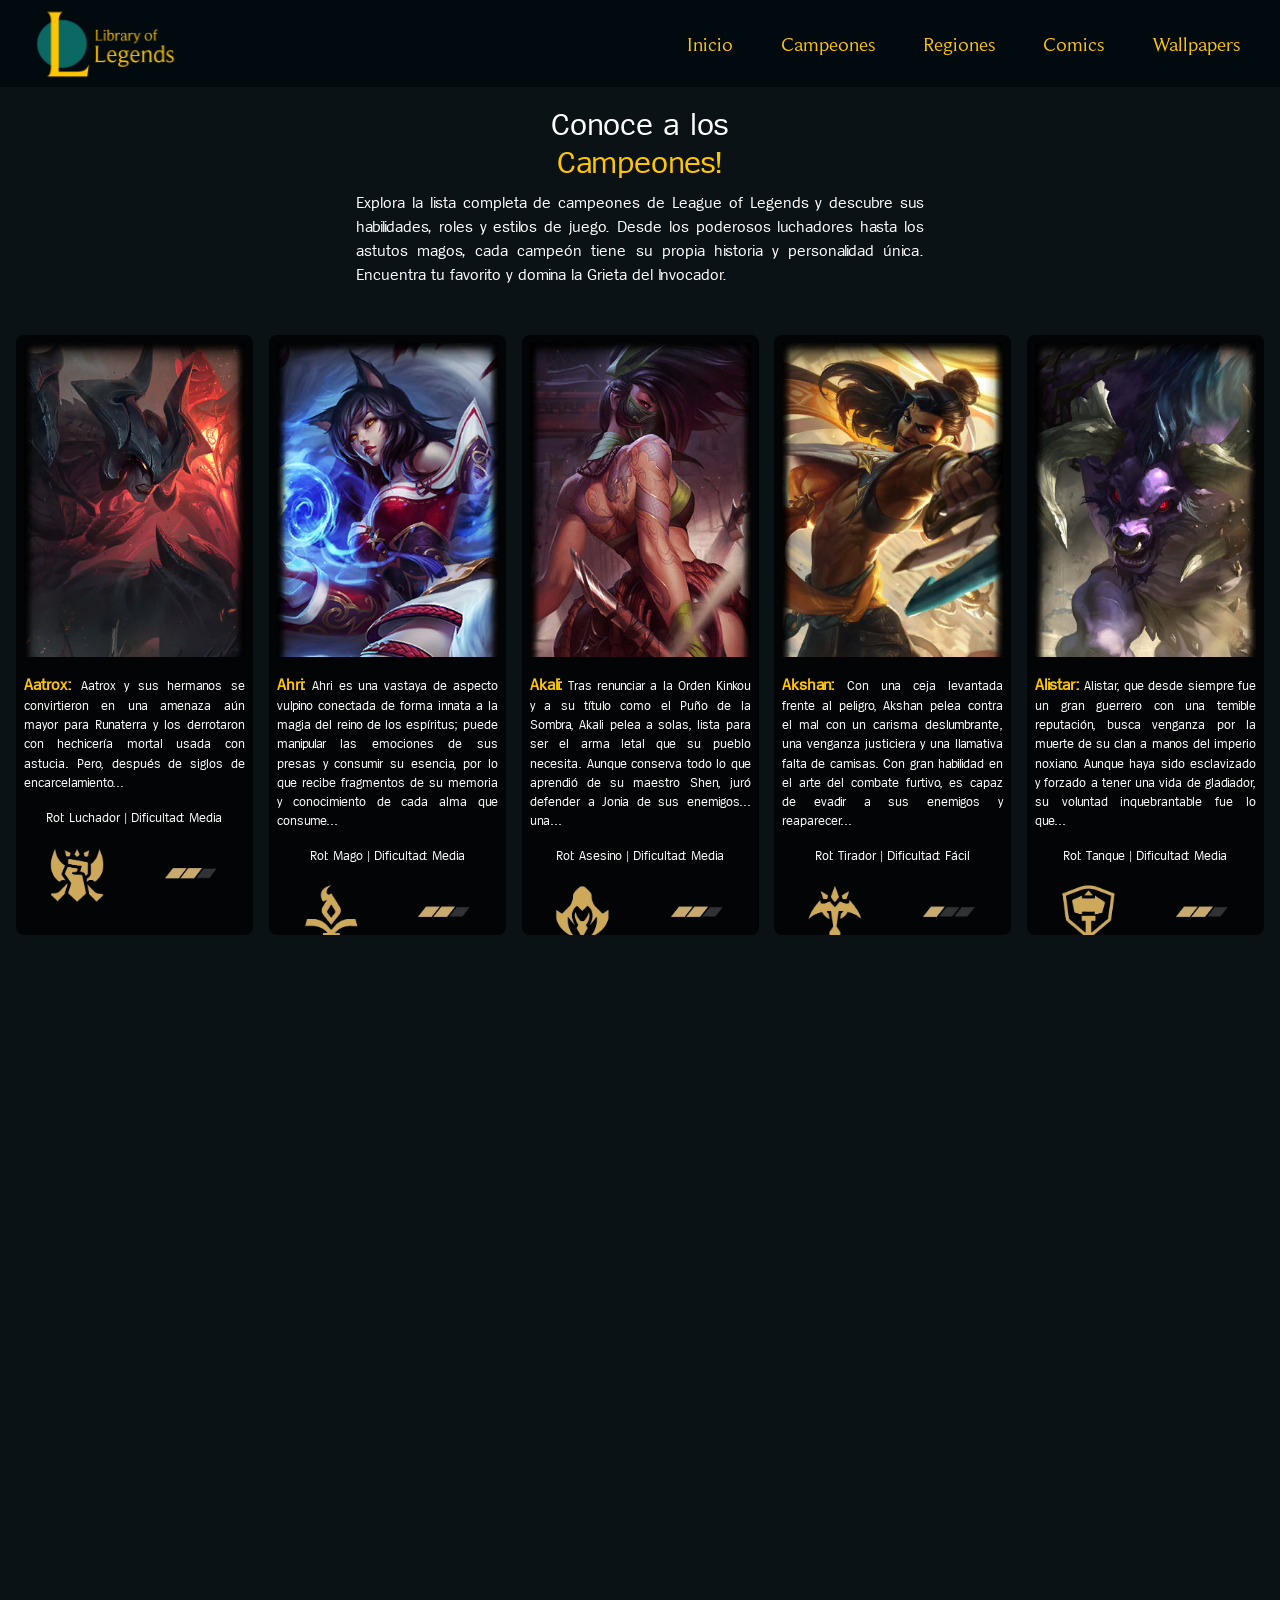
==== pages/champions.html @ 61a9f314 "init repo" ====
<!DOCTYPE html>
<html lang="en">
    <head>
        <meta charset="UTF-8">
        <meta name="viewport" content="width=device-width, initial-scale=1.0">
        <title>
            Document
        </title>
        <link href="https://unpkg.com/aos@2.3.1/dist/aos.css" rel="stylesheet">
        <link href="https://cdn.jsdelivr.net/npm/bootstrap@5.3.8/dist/css/bootstrap.min.css" rel="stylesheet" integrity="sha384-sRIl4kxILFvY47J16cr9ZwB07vP4J8+LH7qKQnuqkuIAvNWLzeN8tE5YBujZqJLB" crossorigin="anonymous">
        <link rel="stylesheet" href="../assets/css/style.css">
    </head>
    <body>
        <header>
            <nav>
                <img src="../assets/img/icons/site-logo.png" alt="Logo" data-aos="flip-left" data-aos-delay="200" class="rotate-center">
                <ul class="navbar-class">
                    <li>
                        <a href="../index.html">
                            Inicio
                        </a>
                    </li>
                    <li>
                        <a href="./champions.html">
                            Campeones
                        </a>
                    </li>
                    <li>
                        <a href="./regions.html">
                            Regiones
                        </a>
                    </li>
                    <li>
                        <a href="./comics.html">
                            Comics
                        </a>
                    </li>
                    <li>
                        <a href="./wallpapers.html">
                            Wallpapers
                        </a>
                    </li>
                </ul>
            </nav>
        </header>
        <main class="show-champs">
            <section class="show-champs-title" data-aos-delay="200" data-aos="flip-up">
                <h1>
                    <span>
                        Conoce a los
                    </span>
                    <span>
                        Campeones!
                    </span>
                </h1>
                <p>
                    Explora la lista completa de campeones de League of Legends y descubre sus habilidades, roles y estilos de juego. Desde los poderosos luchadores hasta los astutos magos, cada campeón tiene su propia historia y personalidad única. Encuentra tu favorito y domina la Grieta del Invocador.
                </p>
            </section>
            <section class="show-champs-grid" data-aos-delay="400" data-aos="zoom-in-up">
                <article class="show-champs-box" data-aos="flip-left" data-aos-delay="200">
                    <div class="show-champs-image">
                        <img src="../assets/img/champions/Aatrox.jpg" alt="Aatrox">
                    </div>
                    <div class="show-champs-description">
                        <p><strong>Aatrox:</strong> Aatrox y sus hermanos se convirtieron en una amenaza aún mayor para Runaterra y los derrotaron con hechicería mortal usada con astucia. Pero, después de siglos de encarcelamiento...</p>
                        <p>
                            Rol: Luchador | Dificultad: Media
                        </p>
                        <div class="show-champs-graphs">
                            <div>
                                <img src="../assets/img/icons/fighter.png" alt="Luchador">
                            </div>
                            <div>
                                <img src="../assets/img/icons/medium.png" alt="Media">
                            </div>
                        </div>
                    </div>
                </article>
                <article class="show-champs-box" data-aos="flip-left" data-aos-delay="200">
                    <div class="show-champs-image">
                        <img src="../assets/img/champions/Ahri.jpg" alt="Ahri">
                    </div>
                    <div class="show-champs-description">
                        <p><strong>Ahri:</strong> Ahri es una vastaya de aspecto vulpino conectada de forma innata a la magia del reino de los espíritus; puede manipular las emociones de sus presas y consumir su esencia, por lo que recibe fragmentos de su memoria y conocimiento de cada alma que consume...</p>
                        <p>
                            Rol: Mago | Dificultad: Media
                        </p>
                        <div class="show-champs-graphs">
                            <div>
                                <img src="../assets/img/icons/mage.png" alt="Mago">
                            </div>
                            <div>
                                <img src="../assets/img/icons/medium.png" alt="Media">
                            </div>
                        </div>
                    </div>
                </article>
                <article class="show-champs-box" data-aos="flip-left" data-aos-delay="200">
                    <div class="show-champs-image">
                        <img src="../assets/img/champions/Akali.jpg" alt="Akali">
                    </div>
                    <div class="show-champs-description">
                        <p><strong>Akali:</strong> Tras renunciar a la Orden Kinkou y a su título como el Puño de la Sombra, Akali pelea a solas, lista para ser el arma letal que su pueblo necesita. Aunque conserva todo lo que aprendió de su maestro Shen, juró defender a Jonia de sus enemigos... una...</p>
                        <p>
                            Rol: Asesino | Dificultad: Media
                        </p>
                        <div class="show-champs-graphs">
                            <div>
                                <img src="../assets/img/icons/assasin.png" alt="Asesino">
                            </div>
                            <div>
                                <img src="../assets/img/icons/medium.png" alt="Media">
                            </div>
                        </div>
                    </div>
                </article>
                <article class="show-champs-box" data-aos="flip-left" data-aos-delay="200">
                    <div class="show-champs-image">
                        <img src="../assets/img/champions/Akshan.jpg" alt="Akshan">
                    </div>
                    <div class="show-champs-description">
                        <p><strong>Akshan:</strong> Con una ceja levantada frente al peligro, Akshan pelea contra el mal con un carisma deslumbrante, una venganza justiciera y una llamativa falta de camisas. Con gran habilidad en el arte del combate furtivo, es capaz de evadir a sus enemigos y reaparecer...</p>
                        <p>
                            Rol: Tirador | Dificultad: Fácil
                        </p>
                        <div class="show-champs-graphs">
                            <div>
                                <img src="../assets/img/icons/marksman.png" alt="Tirador">
                            </div>
                            <div>
                                <img src="../assets/img/icons/easy.png" alt="Fácil">
                            </div>
                        </div>
                    </div>
                </article>
                <article class="show-champs-box" data-aos="flip-left" data-aos-delay="200">
                    <div class="show-champs-image">
                        <img src="../assets/img/champions/Alistar.jpg" alt="Alistar">
                    </div>
                    <div class="show-champs-description">
                        <p><strong>Alistar:</strong> Alistar, que desde siempre fue un gran guerrero con una temible reputación, busca venganza por la muerte de su clan a manos del imperio noxiano. Aunque haya sido esclavizado y forzado a tener una vida de gladiador, su voluntad inquebrantable fue lo que...</p>
                        <p>
                            Rol: Tanque | Dificultad: Media
                        </p>
                        <div class="show-champs-graphs">
                            <div>
                                <img src="../assets/img/icons/tank.png" alt="Tanque">
                            </div>
                            <div>
                                <img src="../assets/img/icons/medium.png" alt="Media">
                            </div>
                        </div>
                    </div>
                </article>
                <article class="show-champs-box" data-aos="flip-left" data-aos-delay="200">
                    <div class="show-champs-image">
                        <img src="../assets/img/champions/Ambessa.jpg" alt="Ambessa">
                    </div>
                    <div class="show-champs-description">
                        <p><strong>Ambessa:</strong> Todos los que conocen el apellido Medarda le tienen un enorme respeto y un temor más grande a la matriarca de la familia: Ambessa. Esta general noxiana es una combinación letal de fuerza implacable y determinación audaz en el combate. Su labor como...</p>
                        <p>
                            Rol: Luchador | Dificultad: Difícil
                        </p>
                        <div class="show-champs-graphs">
                            <div>
                                <img src="../assets/img/icons/fighter.png" alt="Luchador">
                            </div>
                            <div>
                                <img src="../assets/img/icons/hard.png" alt="Difícil">
                            </div>
                        </div>
                    </div>
                </article>
                <article class="show-champs-box" data-aos="flip-left" data-aos-delay="200">
                    <div class="show-champs-image">
                        <img src="../assets/img/champions/Amumu.jpg" alt="Amumu">
                    </div>
                    <div class="show-champs-description">
                        <p><strong>Amumu:</strong> Cuenta la leyenda que Amumu es un alma solitaria y melancólica de la antigua Shurima que vaga por el mundo en busca de un amigo. Una antigua maldición lo condenó a permanecer solo por toda la eternidad. Sus caricias son la muerte, su afecto es la ruina...</p>
                        <p>
                            Rol: Tanque | Dificultad: Fácil
                        </p>
                        <div class="show-champs-graphs">
                            <div>
                                <img src="../assets/img/icons/tank.png" alt="Tanque">
                            </div>
                            <div>
                                <img src="../assets/img/icons/easy.png" alt="Fácil">
                            </div>
                        </div>
                    </div>
                </article>
                <article class="show-champs-box" data-aos="flip-left" data-aos-delay="200">
                    <div class="show-champs-image">
                        <img src="../assets/img/champions/Anivia.jpg" alt="Anivia">
                    </div>
                    <div class="show-champs-description">
                        <p><strong>Anivia:</strong> Anivia es un espíritu benevolente alado que soporta interminables ciclos de vida, muerte y resurrección para proteger Fréljord. Nació de la unión del hielo cruel y del viento penetrante, por lo que es una semidiosa que utiliza esos poderes elementales...</p>
                        <p>
                            Rol: Mago | Dificultad: Difícil
                        </p>
                        <div class="show-champs-graphs">
                            <div>
                                <img src="../assets/img/icons/mage.png" alt="Mago">
                            </div>
                            <div>
                                <img src="../assets/img/icons/hard.png" alt="Difícil">
                            </div>
                        </div>
                    </div>
                </article>
                <article class="show-champs-box" data-aos="flip-left" data-aos-delay="200">
                    <div class="show-champs-image">
                        <img src="../assets/img/champions/Annie.jpg" alt="Annie">
                    </div>
                    <div class="show-champs-description">
                        <p><strong>Annie:</strong> Annie es una peligrosa, talentosa y encantadora niña maga que posee un inmenso poder piroquinético. Incluso bajo las sombras de las montañas al norte de Noxus, es una maga excepcional. Su afinidad innata con el fuego se manifestó pronto en su vida a...</p>
                        <p>
                            Rol: Mago | Dificultad: Media
                        </p>
                        <div class="show-champs-graphs">
                            <div>
                                <img src="../assets/img/icons/mage.png" alt="Mago">
                            </div>
                            <div>
                                <img src="../assets/img/icons/medium.png" alt="Media">
                            </div>
                        </div>
                    </div>
                </article>
                <article class="show-champs-box" data-aos="flip-left" data-aos-delay="200">
                    <div class="show-champs-image">
                        <img src="../assets/img/champions/Aphelios.jpg" alt="Aphelios">
                    </div>
                    <div class="show-champs-description">
                        <p><strong>Aphelios:</strong> Aphelios emerge de la sombra de la luz de la luna con sus armas listas y mata a los enemigos de su fe en un silencio melancólico. Habla únicamente a través de la certeza de su puntería y del disparo de cada arma. Si bien su impulso proviene de un veneno...</p>
                        <p>
                            Rol: Tirador | Dificultad: Difícil
                        </p>
                        <div class="show-champs-graphs">
                            <div>
                                <img src="../assets/img/icons/marksman.png" alt="Tirador">
                            </div>
                            <div>
                                <img src="../assets/img/icons/hard.png" alt="Difícil">
                            </div>
                        </div>
                    </div>
                </article>
                <article class="show-champs-box" data-aos="flip-left" data-aos-delay="200">
                    <div class="show-champs-image">
                        <img src="../assets/img/champions/Ashe.jpg" alt="Ashe">
                    </div>
                    <div class="show-champs-description">
                        <p><strong>Ashe:</strong> Como Hija del Hielo y madre de guerra de la tribu Avarosa, Ashe comanda la más grande horda en el norte. Estoica, inteligente e idealista, pero incómoda con su rol de líder, ella aprovecha las magias ancestrales de su linaje para portar un arco de Hielo...</p>
                        <p>
                            Rol: Tirador | Dificultad: Media
                        </p>
                        <div class="show-champs-graphs">
                            <div>
                                <img src="../assets/img/icons/marksman.png" alt="Tirador">
                            </div>
                            <div>
                                <img src="../assets/img/icons/medium.png" alt="Media">
                            </div>
                        </div>
                    </div>
                </article>
                <article class="show-champs-box" data-aos="flip-left" data-aos-delay="200">
                    <div class="show-champs-image">
                        <img src="../assets/img/champions/Aurelion Sol.jpg" alt="Aurelion Sol">
                    </div>
                    <div class="show-champs-description">
                        <p><strong>Aurelion Sol:</strong> Aurelion Sol alguna vez adornó el gran vacío del cosmos con maravillas celestiales de su propia creación. Ahora, se ve obligado a usar su increíble poder para el beneficio de un imperio espacial que, tras engañarlo, lo mantiene bajo su servicio. Deseoso...</p>
                        <p>
                            Rol: Mago | Dificultad: Media
                        </p>
                        <div class="show-champs-graphs">
                            <div>
                                <img src="../assets/img/icons/mage.png" alt="Mago">
                            </div>
                            <div>
                                <img src="../assets/img/icons/medium.png" alt="Media">
                            </div>
                        </div>
                    </div>
                </article>
                <article class="show-champs-box" data-aos="flip-left" data-aos-delay="200">
                    <div class="show-champs-image">
                        <img src="../assets/img/champions/Aurora.jpg" alt="Aurora">
                    </div>
                    <div class="show-champs-description">
                        <p><strong>Aurora:</strong> Desde el día en que nació, Aurora ha podido ver el mundo espiritual y el material al mismo tiempo. Con una insaciable sed por saber más sobre los espíritus, Aurora dejó atrás su hogar en pos de su investigación. Sería en estos viajes que conocería a un...</p>
                        <p>
                            Rol: Mago | Dificultad: Media
                        </p>
                        <div class="show-champs-graphs">
                            <div>
                                <img src="../assets/img/icons/mage.png" alt="Mago">
                            </div>
                            <div>
                                <img src="../assets/img/icons/medium.png" alt="Media">
                            </div>
                        </div>
                    </div>
                </article>
                <article class="show-champs-box" data-aos="flip-left" data-aos-delay="200">
                    <div class="show-champs-image">
                        <img src="../assets/img/champions/Azir.jpg" alt="Azir">
                    </div>
                    <div class="show-champs-description">
                        <p><strong>Azir:</strong> Azir, emperador de Shurima en un pasado remoto, fue un hombre orgulloso que estuvo a punto de alcanzar la inmortalidad. Dominado por la arrogancia, fue traicionado y asesinado en la hora de su mayor triunfo. Pero ahora, milenios después, renació como un...</p>
                        <p>
                            Rol: Mago | Dificultad: Difícil
                        </p>
                        <div class="show-champs-graphs">
                            <div>
                                <img src="../assets/img/icons/mage.png" alt="Mago">
                            </div>
                            <div>
                                <img src="../assets/img/icons/hard.png" alt="Difícil">
                            </div>
                        </div>
                    </div>
                </article>
                <article class="show-champs-box" data-aos="flip-left" data-aos-delay="200">
                    <div class="show-champs-image">
                        <img src="../assets/img/champions/Bardo.jpg" alt="Bardo">
                    </div>
                    <div class="show-champs-description">
                        <p><strong>Bardo:</strong> El Bardo es un viajero de un reino más allá de las estrellas y un agente de la serendipia quien lucha por conservar el balance donde sea que la vida resista la indiferencia del caos. Muchas canciones de Runaterra hablan sobre su extraordinaria...</p>
                        <p>
                            Rol: Soporte | Dificultad: Difícil
                        </p>
                        <div class="show-champs-graphs">
                            <div>
                                <img src="../assets/img/icons/support.png" alt="Soporte">
                            </div>
                            <div>
                                <img src="../assets/img/icons/hard.png" alt="Difícil">
                            </div>
                        </div>
                    </div>
                </article>
                <article class="show-champs-box" data-aos="flip-left" data-aos-delay="200">
                    <div class="show-champs-image">
                        <img src="../assets/img/champions/Bel'Veth.jpg" alt="Bel'Veth">
                    </div>
                    <div class="show-champs-description">
                        <p><strong>Bel'Veth:</strong> Una horripilante emperatriz creada a partir de los restos de una ciudad devorada por completo, Bel'Veth es el fin de la misma Runaterra... y el comienzo de una realidad monstruosa diseñada por ella. Impulsada por eras de historias, conocimientos y...</p>
                        <p>
                            Rol: Luchador | Dificultad: Difícil
                        </p>
                        <div class="show-champs-graphs">
                            <div>
                                <img src="../assets/img/icons/fighter.png" alt="Luchador">
                            </div>
                            <div>
                                <img src="../assets/img/icons/hard.png" alt="Difícil">
                            </div>
                        </div>
                    </div>
                </article>
                <article class="show-champs-box" data-aos="flip-left" data-aos-delay="200">
                    <div class="show-champs-image">
                        <img src="../assets/img/champions/Blitzcrank.jpg" alt="Blitzcrank">
                    </div>
                    <div class="show-champs-description">
                        <p><strong>Blitzcrank:</strong> Blitzcrank es un autómata gigantesco y casi indestructible de Zaun, que originalmente fue creado para deshacerse de los desechos tóxicos. Sin embargo, él cree que su propósito principal era demasiado limitado, así que modificó su propia forma para poder...</p>
                        <p>
                            Rol: Tanque | Dificultad: Media
                        </p>
                        <div class="show-champs-graphs">
                            <div>
                                <img src="../assets/img/icons/tank.png" alt="Tanque">
                            </div>
                            <div>
                                <img src="../assets/img/icons/medium.png" alt="Media">
                            </div>
                        </div>
                    </div>
                </article>
                <article class="show-champs-box" data-aos="flip-left" data-aos-delay="200">
                    <div class="show-champs-image">
                        <img src="../assets/img/champions/Brand.jpg" alt="Brand">
                    </div>
                    <div class="show-champs-description">
                        <p><strong>Brand:</strong> La criatura conocida como Brand es una lección de la tentación del poder. Alguna vez fue un simple hombre de la tribu de Fréljord y su nombre era Kegan Rodhe, pero al estar buscando una de las Runas del Mundo, Kegan traicionó a sus compañeros y se la...</p>
                        <p>
                            Rol: Mago | Dificultad: Media
                        </p>
                        <div class="show-champs-graphs">
                            <div>
                                <img src="../assets/img/icons/mage.png" alt="Mago">
                            </div>
                            <div>
                                <img src="../assets/img/icons/medium.png" alt="Media">
                            </div>
                        </div>
                    </div>
                </article>
                <article class="show-champs-box" data-aos="flip-left" data-aos-delay="200">
                    <div class="show-champs-image">
                        <img src="../assets/img/champions/Braum.jpg" alt="Braum">
                    </div>
                    <div class="show-champs-description">
                        <p><strong>Braum:</strong> Dotado de bíceps masivos y un corazón aún más grande, Braum es un querido héroe de Fréljord. Todas las tabernas al norte de Fuertefrío brindan por su fuerza legendaria; se dice que taló un bosque de robles en una sola noche y que hizo añicos una montaña...</p>
                        <p>
                            Rol: Tanque | Dificultad: Fácil
                        </p>
                        <div class="show-champs-graphs">
                            <div>
                                <img src="../assets/img/icons/tank.png" alt="Tanque">
                            </div>
                            <div>
                                <img src="../assets/img/icons/easy.png" alt="Fácil">
                            </div>
                        </div>
                    </div>
                </article>
                <article class="show-champs-box" data-aos="flip-left" data-aos-delay="200">
                    <div class="show-champs-image">
                        <img src="../assets/img/champions/Briar.jpg" alt="Briar">
                    </div>
                    <div class="show-champs-description">
                        <p><strong>Briar:</strong> La sed de sangre incontrolable de Briar, un experimento fallido de la Rosa Negra, la obliga a llevar un cepo especial que calma su frenética mente. Tras años de confinamiento, esta arma viviente se ha liberado de sus ataduras para abalanzarse sobre el...</p>
                        <p>
                            Rol: Luchador | Dificultad: Fácil
                        </p>
                        <div class="show-champs-graphs">
                            <div>
                                <img src="../assets/img/icons/fighter.png" alt="Luchador">
                            </div>
                            <div>
                                <img src="../assets/img/icons/easy.png" alt="Fácil">
                            </div>
                        </div>
                    </div>
                </article>
                <article class="show-champs-box" data-aos="flip-left" data-aos-delay="200">
                    <div class="show-champs-image">
                        <img src="../assets/img/champions/Caitlyn.jpg" alt="Caitlyn">
                    </div>
                    <div class="show-champs-description">
                        <p><strong>Caitlyn:</strong> Reconocida como la mejor tiradora de todo Piltóver, Caitlyn Kiramman es también la mejor pacificadora de la ciudad. A menudo, la emparejan con Vi, cuya impulsividad sirve como contrapeso a la actitud tranquila de Cailtlyn. Aunque su rifle es todo un...</p>
                        <p>
                            Rol: Tirador | Dificultad: Media
                        </p>
                        <div class="show-champs-graphs">
                            <div>
                                <img src="../assets/img/icons/marksman.png" alt="Tirador">
                            </div>
                            <div>
                                <img src="../assets/img/icons/medium.png" alt="Media">
                            </div>
                        </div>
                    </div>
                </article>
                <article class="show-champs-box" data-aos="flip-left" data-aos-delay="200">
                    <div class="show-champs-image">
                        <img src="../assets/img/champions/Camille.jpg" alt="Camille">
                    </div>
                    <div class="show-champs-description">
                        <p><strong>Camille:</strong> Armada para operar fuera de los límites de la ley, Camille es la principal inteligencia del Clan Ferros: una elegante agente de élite que se asegura de que la máquina de Piltóver y el submundo zaunita funcione sin problemas. Al ser adaptable y precisa...</p>
                        <p>
                            Rol: Luchador | Dificultad: Media
                        </p>
                        <div class="show-champs-graphs">
                            <div>
                                <img src="../assets/img/icons/fighter.png" alt="Luchador">
                            </div>
                            <div>
                                <img src="../assets/img/icons/medium.png" alt="Media">
                            </div>
                        </div>
                    </div>
                </article>
                <article class="show-champs-box" data-aos="flip-left" data-aos-delay="200">
                    <div class="show-champs-image">
                        <img src="../assets/img/champions/Cassiopeia.jpg" alt="Cassiopeia">
                    </div>
                    <div class="show-champs-description">
                        <p><strong>Cassiopeia:</strong> Cassiopeia es una criatura mortífera que disfruta manipular a otros para que hagan su voluntad siniestra. La más joven y más hermosa hija de la familia noble de Du Couteau de Noxus, se aventuró a las profundidades de la cripta debajo de Shurima en...</p>
                        <p>
                            Rol: Mago | Dificultad: Difícil
                        </p>
                        <div class="show-champs-graphs">
                            <div>
                                <img src="../assets/img/icons/mage.png" alt="Mago">
                            </div>
                            <div>
                                <img src="../assets/img/icons/hard.png" alt="Difícil">
                            </div>
                        </div>
                    </div>
                </article>
                <article class="show-champs-box" data-aos="flip-left" data-aos-delay="200">
                    <div class="show-champs-image">
                        <img src="../assets/img/champions/Cho'Gath.jpg" alt="Cho'Gath">
                    </div>
                    <div class="show-champs-description">
                        <p><strong>Cho'Gath:</strong> Desde el momento que Cho'Gath emergió por primera vez a la fuerte luz del sol de Runaterra, la bestia se vio consumida por el hambre más pura e insaciable. Como una expresión perfecta del deseo del Vacío para consumir toda vida conocida, la biología...</p>
                        <p>
                            Rol: Tanque | Dificultad: Media
                        </p>
                        <div class="show-champs-graphs">
                            <div>
                                <img src="../assets/img/icons/tank.png" alt="Tanque">
                            </div>
                            <div>
                                <img src="../assets/img/icons/medium.png" alt="Media">
                            </div>
                        </div>
                    </div>
                </article>
                <article class="show-champs-box" data-aos="flip-left" data-aos-delay="200">
                    <div class="show-champs-image">
                        <img src="../assets/img/champions/Corki.jpg" alt="Corki">
                    </div>
                    <div class="show-champs-description">
                        <p><strong>Corki:</strong> Corki, el piloto yordle, adora dos cosas sobre todo lo demás: volar y su glamoroso bigote... aunque no siempre en ese orden. Luego de dejar la Ciudad de Bandle, se estableció en Piltóver y se enamoró de las máquinas maravillosas que encontró ahí. Se...</p>
                        <p>
                            Rol: Tirador | Dificultad: Media
                        </p>
                        <div class="show-champs-graphs">
                            <div>
                                <img src="../assets/img/icons/marksman.png" alt="Tirador">
                            </div>
                            <div>
                                <img src="../assets/img/icons/medium.png" alt="Media">
                            </div>
                        </div>
                    </div>
                </article>
                <article class="show-champs-box" data-aos="flip-left" data-aos-delay="200">
                    <div class="show-champs-image">
                        <img src="../assets/img/champions/Darius.jpg" alt="Darius">
                    </div>
                    <div class="show-champs-description">
                        <p><strong>Darius:</strong> No hay símbolo más grande del poder noxiano que Darius, el líder más temido y con más experiencia en la guerra. Desde sus orígenes humildes hasta convertirse en la Mano de Noxus, Darius acaba con los enemigos del imperio, de los cuales, muchos también...</p>
                        <p>
                            Rol: Luchador | Dificultad: Fácil
                        </p>
                        <div class="show-champs-graphs">
                            <div>
                                <img src="../assets/img/icons/fighter.png" alt="Luchador">
                            </div>
                            <div>
                                <img src="../assets/img/icons/easy.png" alt="Fácil">
                            </div>
                        </div>
                    </div>
                </article>
                <article class="show-champs-box" data-aos="flip-left" data-aos-delay="200">
                    <div class="show-champs-image">
                        <img src="../assets/img/champions/Diana.jpg" alt="Diana">
                    </div>
                    <div class="show-champs-description">
                        <p><strong>Diana:</strong> Portando su hoja lunar creciente, Diana pelea como una guerrera de los Lunari, una poderosa fe que impera en las tierras alrededor del Monte Targón. Blindada con una armadura reluciente del color de la nieve de invierno durante la noche, ella es la...</p>
                        <p>
                            Rol: Luchador | Dificultad: Media
                        </p>
                        <div class="show-champs-graphs">
                            <div>
                                <img src="../assets/img/icons/fighter.png" alt="Luchador">
                            </div>
                            <div>
                                <img src="../assets/img/icons/medium.png" alt="Media">
                            </div>
                        </div>
                    </div>
                </article>
                <article class="show-champs-box" data-aos="flip-left" data-aos-delay="200">
                    <div class="show-champs-image">
                        <img src="../assets/img/champions/Draven.jpg" alt="Draven">
                    </div>
                    <div class="show-champs-description">
                        <p><strong>Draven:</strong> En Noxus, los guerreros llamados ''jueces'' se enfrentan unos a otros en arenas donde la sangre corre y la fuerza se pone a prueba, pero nadie ha sido tan celebrado como Draven. Este exsoldado encontró que el público en verdad apreciaba su habilidad...</p>
                        <p>
                            Rol: Tirador | Dificultad: Difícil
                        </p>
                        <div class="show-champs-graphs">
                            <div>
                                <img src="../assets/img/icons/marksman.png" alt="Tirador">
                            </div>
                            <div>
                                <img src="../assets/img/icons/hard.png" alt="Difícil">
                            </div>
                        </div>
                    </div>
                </article>
                <article class="show-champs-box" data-aos="flip-left" data-aos-delay="200">
                    <div class="show-champs-image">
                        <img src="../assets/img/champions/Dr. Mundo.jpg" alt="Dr. Mundo">
                    </div>
                    <div class="show-champs-description">
                        <p><strong>Dr. Mundo:</strong> El Dr. Mundo, completamente demente, trágicamente homicida y espeluznantemente morado, es la razón por la que los ciudadanos de Zaun permanecen en sus casas en las noches particularmente oscuras. Ahora un médico autoproclamado, en otra vida fue un...</p>
                        <p>
                            Rol: Tanque | Dificultad: Media
                        </p>
                        <div class="show-champs-graphs">
                            <div>
                                <img src="../assets/img/icons/tank.png" alt="Tanque">
                            </div>
                            <div>
                                <img src="../assets/img/icons/medium.png" alt="Media">
                            </div>
                        </div>
                    </div>
                </article>
                <article class="show-champs-box" data-aos="flip-left" data-aos-delay="200">
                    <div class="show-champs-image">
                        <img src="../assets/img/champions/Ekko.jpg" alt="Ekko">
                    </div>
                    <div class="show-champs-description">
                        <p><strong>Ekko:</strong> Ekko es un prodigio que creció en las duras calles de Zaun. Con el Pulsar-Z, un dispositivo de su propia invención, Ekko puede explorar las múltiples posibilidades de la realidad para crear el momento perfecto. Al manipular el tiempo de tal forma, este...</p>
                        <p>
                            Rol: Asesino | Dificultad: Difícil
                        </p>
                        <div class="show-champs-graphs">
                            <div>
                                <img src="../assets/img/icons/assasin.png" alt="Asesino">
                            </div>
                            <div>
                                <img src="../assets/img/icons/hard.png" alt="Difícil">
                            </div>
                        </div>
                    </div>
                </article>
                <article class="show-champs-box" data-aos="flip-left" data-aos-delay="200">
                    <div class="show-champs-image">
                        <img src="../assets/img/champions/Elise.jpg" alt="Elise">
                    </div>
                    <div class="show-champs-description">
                        <p><strong>Elise:</strong> Elise es una depredadora mortífera que reside en un palacio cerrado y sin luz, en las profundidades de la ciudad más vieja de Noxus. Cuando era mortal era la señora de una poderosa casa, pero la mordida de un vil semidiós la transformó en algo hermoso...</p>
                        <p>
                            Rol: Asesino | Dificultad: Difícil
                        </p>
                        <div class="show-champs-graphs">
                            <div>
                                <img src="../assets/img/icons/assasin.png" alt="Asesino">
                            </div>
                            <div>
                                <img src="../assets/img/icons/hard.png" alt="Difícil">
                            </div>
                        </div>
                    </div>
                </article>
                <article class="show-champs-box" data-aos="flip-left" data-aos-delay="200">
                    <div class="show-champs-image">
                        <img src="../assets/img/champions/Evelynn.jpg" alt="Evelynn">
                    </div>
                    <div class="show-champs-description">
                        <p><strong>Evelynn:</strong> Dentro de las oscuras vetas de Runaterra, la demonio Evelynn acecha a su siguiente víctima. Seduce a su presa con la apariencia voluptuosa de una mujer humana, pero una vez que alguien sucumbe ante sus encantos, Evelynn revela su verdadera forma. Es en...</p>
                        <p>
                            Rol: Asesino | Dificultad: Difícil
                        </p>
                        <div class="show-champs-graphs">
                            <div>
                                <img src="../assets/img/icons/assasin.png" alt="Asesino">
                            </div>
                            <div>
                                <img src="../assets/img/icons/hard.png" alt="Difícil">
                            </div>
                        </div>
                    </div>
                </article>
                <article class="show-champs-box" data-aos="flip-left" data-aos-delay="200">
                    <div class="show-champs-image">
                        <img src="../assets/img/champions/Ezreal.jpg" alt="Ezreal">
                    </div>
                    <div class="show-champs-description">
                        <p><strong>Ezreal:</strong> Un aventurero deslumbrante, inconscientemente talentoso para las artes mágicas, Ezreal saquea catacumbas hace mucho tiempo perdidas, se enreda en antiguas maldiciones y supera probabilidades aparentemente imposibles con ligereza. Su valentía no conoce...</p>
                        <p>
                            Rol: Tirador | Dificultad: Media
                        </p>
                        <div class="show-champs-graphs">
                            <div>
                                <img src="../assets/img/icons/marksman.png" alt="Tirador">
                            </div>
                            <div>
                                <img src="../assets/img/icons/medium.png" alt="Media">
                            </div>
                        </div>
                    </div>
                </article>
                <article class="show-champs-box" data-aos="flip-left" data-aos-delay="200">
                    <div class="show-champs-image">
                        <img src="../assets/img/champions/Fiddlesticks.jpg" alt="Fiddlesticks">
                    </div>
                    <div class="show-champs-description">
                        <p><strong>Fiddlesticks:</strong> Algo ha despertado en Runaterra. Algo ancestral. Algo terrible. El horror eterno conocido como Fiddlesticks acecha los bordes de la sociedad mortal, atraído por los espacios en donde la paranoia abunda, en los que se alimenta de sus aterradas víctimas...</p>
                        <p>
                            Rol: Mago | Dificultad: Difícil
                        </p>
                        <div class="show-champs-graphs">
                            <div>
                                <img src="../assets/img/icons/mage.png" alt="Mago">
                            </div>
                            <div>
                                <img src="../assets/img/icons/hard.png" alt="Difícil">
                            </div>
                        </div>
                    </div>
                </article>
                <article class="show-champs-box" data-aos="flip-left" data-aos-delay="200">
                    <div class="show-champs-image">
                        <img src="../assets/img/champions/Fiora.jpg" alt="Fiora">
                    </div>
                    <div class="show-champs-description">
                        <p><strong>Fiora:</strong> Fiora, la duelista más temida de Valoran, se hizo famosa por sus modales bruscos y su astucia, además de la rapidez y destreza con la que maneja su florete. Nacida en el seno de la Casa Laurent de Demacia, tomó el control de la familia de su padre en...</p>
                        <p>
                            Rol: Luchador | Dificultad: Fácil
                        </p>
                        <div class="show-champs-graphs">
                            <div>
                                <img src="../assets/img/icons/fighter.png" alt="Luchador">
                            </div>
                            <div>
                                <img src="../assets/img/icons/easy.png" alt="Fácil">
                            </div>
                        </div>
                    </div>
                </article>
                <article class="show-champs-box" data-aos="flip-left" data-aos-delay="200">
                    <div class="show-champs-image">
                        <img src="../assets/img/champions/Fizz.jpg" alt="Fizz">
                    </div>
                    <div class="show-champs-description">
                        <p><strong>Fizz:</strong> Fizz es un yordle anfibio que habita en los arrecifes alrededor de Aguasturbias. A menudo recupera y regresa las monedas lanzadas al mar por capitanes supersticiosos, pero hasta los más escépticos marinos saben que no deben contrariarlo; hay muchas...</p>
                        <p>
                            Rol: Asesino | Dificultad: Media
                        </p>
                        <div class="show-champs-graphs">
                            <div>
                                <img src="../assets/img/icons/assasin.png" alt="Asesino">
                            </div>
                            <div>
                                <img src="../assets/img/icons/medium.png" alt="Media">
                            </div>
                        </div>
                    </div>
                </article>
                <article class="show-champs-box" data-aos="flip-left" data-aos-delay="200">
                    <div class="show-champs-image">
                        <img src="../assets/img/champions/Galio.jpg" alt="Galio">
                    </div>
                    <div class="show-champs-description">
                        <p><strong>Galio:</strong> En las afueras de la resplandeciente ciudad de Demacia, el coloso de piedra Galio se mantiene en guardia constante. Construido como un baluarte contra los magos enemigos, se mantiene inmóvil durante décadas hasta que la presencia de magia poderosa lo...</p>
                        <p>
                            Rol: Tanque | Dificultad: Media
                        </p>
                        <div class="show-champs-graphs">
                            <div>
                                <img src="../assets/img/icons/tank.png" alt="Tanque">
                            </div>
                            <div>
                                <img src="../assets/img/icons/medium.png" alt="Media">
                            </div>
                        </div>
                    </div>
                </article>
                <article class="show-champs-box" data-aos="flip-left" data-aos-delay="200">
                    <div class="show-champs-image">
                        <img src="../assets/img/champions/Gangplank.jpg" alt="Gangplank">
                    </div>
                    <div class="show-champs-description">
                        <p><strong>Gangplank:</strong> Tan impredecible como brutal, el saqueador y rey destronado Gangplank es temido por todo el mundo. Alguna vez gobernó la ciudad portuaria de Aguasturbias y aunque su reino terminó, hay quienes creen que esto solo lo hizo más peligroso. Gangplank...</p>
                        <p>
                            Rol: Luchador | Dificultad: Difícil
                        </p>
                        <div class="show-champs-graphs">
                            <div>
                                <img src="../assets/img/icons/fighter.png" alt="Luchador">
                            </div>
                            <div>
                                <img src="../assets/img/icons/hard.png" alt="Difícil">
                            </div>
                        </div>
                    </div>
                </article>
                <article class="show-champs-box" data-aos="flip-left" data-aos-delay="200">
                    <div class="show-champs-image">
                        <img src="../assets/img/champions/Garen.jpg" alt="Garen">
                    </div>
                    <div class="show-champs-description">
                        <p><strong>Garen:</strong> Como un orgulloso y noble guerrero, Garen forma parte de la Vanguardia Valerosa. Es popular entre sus compañeros y bastante respetado por sus enemigos. Es descendiente de la prestigiosa familia Guardia de la Corona y se le confió la tarea de defender a...</p>
                        <p>
                            Rol: Luchador | Dificultad: Media
                        </p>
                        <div class="show-champs-graphs">
                            <div>
                                <img src="../assets/img/icons/fighter.png" alt="Luchador">
                            </div>
                            <div>
                                <img src="../assets/img/icons/medium.png" alt="Media">
                            </div>
                        </div>
                    </div>
                </article>
                <article class="show-champs-box" data-aos="flip-left" data-aos-delay="200">
                    <div class="show-champs-image">
                        <img src="../assets/img/champions/Gnar.jpg" alt="Gnar">
                    </div>
                    <div class="show-champs-description">
                        <p><strong>Gnar:</strong> Gnar es un yordle primitivo cuyos jugueteos bobos pueden transformarse en un berrinche de infante en un instante, transformándolo así en una bestia masiva que disfruta la destrucción. Congelado en Hielo Puro por miles de años, la curiosa criatura se...</p>
                        <p>
                            Rol: Luchador | Dificultad: Difícil
                        </p>
                        <div class="show-champs-graphs">
                            <div>
                                <img src="../assets/img/icons/fighter.png" alt="Luchador">
                            </div>
                            <div>
                                <img src="../assets/img/icons/hard.png" alt="Difícil">
                            </div>
                        </div>
                    </div>
                </article>
                <article class="show-champs-box" data-aos="flip-left" data-aos-delay="200">
                    <div class="show-champs-image">
                        <img src="../assets/img/champions/Gragas.jpg" alt="Gragas">
                    </div>
                    <div class="show-champs-description">
                        <p><strong>Gragas:</strong> Tan alegre como imponente, Gragas es un experto de los brebajes que siempre está buscando nuevas formas de animar a todo el mundo. Aunque se desconoce de dónde viene, se lo puede encontrar explorando los inmaculados páramos del Fréljord para encontrar...</p>
                        <p>
                            Rol: Luchador | Dificultad: Media
                        </p>
                        <div class="show-champs-graphs">
                            <div>
                                <img src="../assets/img/icons/fighter.png" alt="Luchador">
                            </div>
                            <div>
                                <img src="../assets/img/icons/medium.png" alt="Media">
                            </div>
                        </div>
                    </div>
                </article>
                <article class="show-champs-box" data-aos="flip-left" data-aos-delay="200">
                    <div class="show-champs-image">
                        <img src="../assets/img/champions/Graves.jpg" alt="Graves">
                    </div>
                    <div class="show-champs-description">
                        <p><strong>Graves:</strong> Malcolm Graves es un reconocido mercenario, apostador y ladrón: un hombre al que se le busca en cada ciudad e imperio que ha visitado. Aunque tiene un temperamento explosivo, posee un estricto sentido de honor criminal que hace valer con el poder de su...</p>
                        <p>
                            Rol: Tirador | Dificultad: Fácil
                        </p>
                        <div class="show-champs-graphs">
                            <div>
                                <img src="../assets/img/icons/marksman.png" alt="Tirador">
                            </div>
                            <div>
                                <img src="../assets/img/icons/easy.png" alt="Fácil">
                            </div>
                        </div>
                    </div>
                </article>
                <article class="show-champs-box" data-aos="flip-left" data-aos-delay="200">
                    <div class="show-champs-image">
                        <img src="../assets/img/champions/Gwen.jpg" alt="Gwen">
                    </div>
                    <div class="show-champs-description">
                        <p><strong>Gwen:</strong> Gwen, una antigua muñeca que se transformó y cobró vida a través de la magia, usa las mismas herramientas que en su momento la crearon. Lleva el peso del amor de su creadora a cada paso, sin dar nada por sentado. Bajo su mando está la Niebla Sagrada...</p>
                        <p>
                            Rol: Luchador | Dificultad: Media
                        </p>
                        <div class="show-champs-graphs">
                            <div>
                                <img src="../assets/img/icons/fighter.png" alt="Luchador">
                            </div>
                            <div>
                                <img src="../assets/img/icons/medium.png" alt="Media">
                            </div>
                        </div>
                    </div>
                </article>
                <article class="show-champs-box" data-aos="flip-left" data-aos-delay="200">
                    <div class="show-champs-image">
                        <img src="../assets/img/champions/Hecarim.jpg" alt="Hecarim">
                    </div>
                    <div class="show-champs-description">
                        <p><strong>Hecarim:</strong> Hecarim es una fusión espectral de un hombre y una bestia condenada a llevar las almas de los vivos por toda la eternidad. Cuando las Islas Bendecidas cayeron en oscuridad, este orgulloso caballero fue arrasado por la destructiva energía de la Ruina...</p>
                        <p>
                            Rol: Luchador | Dificultad: Media
                        </p>
                        <div class="show-champs-graphs">
                            <div>
                                <img src="../assets/img/icons/fighter.png" alt="Luchador">
                            </div>
                            <div>
                                <img src="../assets/img/icons/medium.png" alt="Media">
                            </div>
                        </div>
                    </div>
                </article>
                <article class="show-champs-box" data-aos="flip-left" data-aos-delay="200">
                    <div class="show-champs-image">
                        <img src="../assets/img/champions/Heimerdinger.jpg" alt="Heimerdinger">
                    </div>
                    <div class="show-champs-description">
                        <p><strong>Heimerdinger:</strong> El excéntrico pero estimado profesor Cecil B. Heimerdinger es uno de los inventores más innovadores que el mundo haya conocido jamás. Como miembro veterano del Concejo de Piltóver, Heimerdinger ha sido testigo de los logros y los fracasos que conlleva...</p>
                        <p>
                            Rol: Mago | Dificultad: Difícil
                        </p>
                        <div class="show-champs-graphs">
                            <div>
                                <img src="../assets/img/icons/mage.png" alt="Mago">
                            </div>
                            <div>
                                <img src="../assets/img/icons/hard.png" alt="Difícil">
                            </div>
                        </div>
                    </div>
                </article>
                <article class="show-champs-box" data-aos="flip-left" data-aos-delay="200">
                    <div class="show-champs-image">
                        <img src="../assets/img/champions/Hwei.jpg" alt="Hwei">
                    </div>
                    <div class="show-champs-description">
                        <p><strong>Hwei:</strong> Hwei es un pintor melancólico que crea arte extraordinario para enfrentar a los criminales de Jonia y consolar a las víctimas. Bajo su melancolía se esconde una mente desgarrada y sensible, atormentada tanto por las intensas visiones de su imaginación...</p>
                        <p>
                            Rol: Mago | Dificultad: Difícil
                        </p>
                        <div class="show-champs-graphs">
                            <div>
                                <img src="../assets/img/icons/mage.png" alt="Mago">
                            </div>
                            <div>
                                <img src="../assets/img/icons/hard.png" alt="Difícil">
                            </div>
                        </div>
                    </div>
                </article>
                <article class="show-champs-box" data-aos="flip-left" data-aos-delay="200">
                    <div class="show-champs-image">
                        <img src="../assets/img/champions/Illaoi.jpg" alt="Illaoi">
                    </div>
                    <div class="show-champs-description">
                        <p><strong>Illaoi:</strong> El poderoso físico de Illaoi solo se ve disminuido por su indomable fe. Como profeta del Gran Kraken, ella usa un enorme ídolo dorado para arrebatarles el espíritu a sus enemigos y destrozar su percepción de la realidad. Todo aquel que desafíe a la...</p>
                        <p>
                            Rol: Luchador | Dificultad: Media
                        </p>
                        <div class="show-champs-graphs">
                            <div>
                                <img src="../assets/img/icons/fighter.png" alt="Luchador">
                            </div>
                            <div>
                                <img src="../assets/img/icons/medium.png" alt="Media">
                            </div>
                        </div>
                    </div>
                </article>
                <article class="show-champs-box" data-aos="flip-left" data-aos-delay="200">
                    <div class="show-champs-image">
                        <img src="../assets/img/champions/Irelia.jpg" alt="Irelia">
                    </div>
                    <div class="show-champs-description">
                        <p><strong>Irelia:</strong> La invasión de Jonia a manos de Noxus produjo muchos héroes, pero ninguno fue tan improbable como la joven Irelia de Navori. Entrenada en las ancestrales danzas de su región, adaptó su arte para la guerra y ahora usa sus movimientos refinados y llenos...</p>
                        <p>
                            Rol: Luchador | Dificultad: Media
                        </p>
                        <div class="show-champs-graphs">
                            <div>
                                <img src="../assets/img/icons/fighter.png" alt="Luchador">
                            </div>
                            <div>
                                <img src="../assets/img/icons/medium.png" alt="Media">
                            </div>
                        </div>
                    </div>
                </article>
                <article class="show-champs-box" data-aos="flip-left" data-aos-delay="200">
                    <div class="show-champs-image">
                        <img src="../assets/img/champions/Ivern.jpg" alt="Ivern">
                    </div>
                    <div class="show-champs-description">
                        <p><strong>Ivern:</strong> Ivern Pies de Espino, conocido por muchos como el Árbol Padre, es un ser peculiar, mitad humano y mitad árbol, que deambula por los bosques de Runaterra y cultiva vida dondequiera que va. Conoce los secretos del mundo natural y es buen amigo de todo lo...</p>
                        <p>
                            Rol: Soporte | Dificultad: Media
                        </p>
                        <div class="show-champs-graphs">
                            <div>
                                <img src="../assets/img/icons/support.png" alt="Soporte">
                            </div>
                            <div>
                                <img src="../assets/img/icons/medium.png" alt="Media">
                            </div>
                        </div>
                    </div>
                </article>
                <article class="show-champs-box" data-aos="flip-left" data-aos-delay="200">
                    <div class="show-champs-image">
                        <img src="../assets/img/champions/Janna.jpg" alt="Janna">
                    </div>
                    <div class="show-champs-description">
                        <p><strong>Janna:</strong> Janna es un poderoso y misterioso espíritu del viento que protege a los desvalidos de Zaun con la tempestad de Runaterra. Algunos creen que las súplicas de los marineros pidiendo vientos favorables mientras navegaban a través de las aguas traicioneras y...</p>
                        <p>
                            Rol: Soporte | Dificultad: Media
                        </p>
                        <div class="show-champs-graphs">
                            <div>
                                <img src="../assets/img/icons/support.png" alt="Soporte">
                            </div>
                            <div>
                                <img src="../assets/img/icons/medium.png" alt="Media">
                            </div>
                        </div>
                    </div>
                </article>
                <article class="show-champs-box" data-aos="flip-left" data-aos-delay="200">
                    <div class="show-champs-image">
                        <img src="../assets/img/champions/Jarvan IV.jpg" alt="Jarvan IV">
                    </div>
                    <div class="show-champs-description">
                        <p><strong>Jarvan IV:</strong> El príncipe Jarvan, vástago de la dinastía Escudo de Luz, es heredero del trono de Demacia. Criado para ser un modelo de las virtudes más grandes de su nación, se ve forzado a balancear las grandes expectativas que se tienen de él y su propio deseo de...</p>
                        <p>
                            Rol: Luchador | Dificultad: Media
                        </p>
                        <div class="show-champs-graphs">
                            <div>
                                <img src="../assets/img/icons/fighter.png" alt="Luchador">
                            </div>
                            <div>
                                <img src="../assets/img/icons/medium.png" alt="Media">
                            </div>
                        </div>
                    </div>
                </article>
                <article class="show-champs-box" data-aos="flip-left" data-aos-delay="200">
                    <div class="show-champs-image">
                        <img src="../assets/img/champions/Jax.jpg" alt="Jax">
                    </div>
                    <div class="show-champs-description">
                        <p><strong>Jax:</strong> Inigualable tanto en sus habilidades de armamentos únicos como en su mordaz sarcasmo, Jax es el último maestro de armas conocido de Icathia. Después de que su tierra natal fue destruida por su propia arrogancia al desencadenar el Vacío, Jax y su especie...</p>
                        <p>
                            Rol: Luchador | Dificultad: Media
                        </p>
                        <div class="show-champs-graphs">
                            <div>
                                <img src="../assets/img/icons/fighter.png" alt="Luchador">
                            </div>
                            <div>
                                <img src="../assets/img/icons/medium.png" alt="Media">
                            </div>
                        </div>
                    </div>
                </article>
                <article class="show-champs-box" data-aos="flip-left" data-aos-delay="200">
                    <div class="show-champs-image">
                        <img src="../assets/img/champions/Jayce.jpg" alt="Jayce">
                    </div>
                    <div class="show-champs-description">
                        <p><strong>Jayce:</strong> Jayce Talis es un brillante inventor que, junto con su amigo Viktor, hizo los primeros grandes descubrimientos en el campo de la tecnología Hextech. Admirado por toda la ciudad, Jayce intenta vivir a la altura de su reputación, pero no siempre es...</p>
                        <p>
                            Rol: Luchador | Dificultad: Media
                        </p>
                        <div class="show-champs-graphs">
                            <div>
                                <img src="../assets/img/icons/fighter.png" alt="Luchador">
                            </div>
                            <div>
                                <img src="../assets/img/icons/medium.png" alt="Media">
                            </div>
                        </div>
                    </div>
                </article>
                <article class="show-champs-box" data-aos="flip-left" data-aos-delay="200">
                    <div class="show-champs-image">
                        <img src="../assets/img/champions/Jhin.jpg" alt="Jhin">
                    </div>
                    <div class="show-champs-description">
                        <p><strong>Jhin:</strong> Jhin es un psicópata meticuloso que cree que el asesinato es un arte. Alguna vez un prisionero jonio, pero liberado por elementos sombríos dentro del concejo líder de Jonia, el asesino en serie ahora presta sus servicios como sicario a esa camarilla...</p>
                        <p>
                            Rol: Tirador | Dificultad: Media
                        </p>
                        <div class="show-champs-graphs">
                            <div>
                                <img src="../assets/img/icons/marksman.png" alt="Tirador">
                            </div>
                            <div>
                                <img src="../assets/img/icons/medium.png" alt="Media">
                            </div>
                        </div>
                    </div>
                </article>
                <article class="show-champs-box" data-aos="flip-left" data-aos-delay="200">
                    <div class="show-champs-image">
                        <img src="../assets/img/champions/Jinx.jpg" alt="Jinx">
                    </div>
                    <div class="show-champs-description">
                        <p><strong>Jinx:</strong> Jinx es una desquiciada e impulsiva delincuente del Distrito Suburbano. Con su mente destrozada por un pasado atormentado, esta bala perdida continuamente está buscando una nueva forma de desatar el caos. Con un arsenal de armas que ella misma diseñó y...</p>
                        <p>
                            Rol: Tirador | Dificultad: Media
                        </p>
                        <div class="show-champs-graphs">
                            <div>
                                <img src="../assets/img/icons/marksman.png" alt="Tirador">
                            </div>
                            <div>
                                <img src="../assets/img/icons/medium.png" alt="Media">
                            </div>
                        </div>
                    </div>
                </article>
                <article class="show-champs-box" data-aos="flip-left" data-aos-delay="200">
                    <div class="show-champs-image">
                        <img src="../assets/img/champions/Kai'Sa.jpg" alt="Kai'Sa">
                    </div>
                    <div class="show-champs-description">
                        <p><strong>Kai'Sa:</strong> Reclamada por el Vacío cuando era tan solo una niña, Kai'Sa ha logrado sobrevivir a través de absoluta tenacidad y fuerza de voluntad. Sus experiencias la han convertido en una cazadora letal y, para algunos, el presagio de un futuro para el cual...</p>
                        <p>
                            Rol: Tirador | Dificultad: Media
                        </p>
                        <div class="show-champs-graphs">
                            <div>
                                <img src="../assets/img/icons/marksman.png" alt="Tirador">
                            </div>
                            <div>
                                <img src="../assets/img/icons/medium.png" alt="Media">
                            </div>
                        </div>
                    </div>
                </article>
                <article class="show-champs-box" data-aos="flip-left" data-aos-delay="200">
                    <div class="show-champs-image">
                        <img src="../assets/img/champions/Kalista.jpg" alt="Kalista">
                    </div>
                    <div class="show-champs-description">
                        <p><strong>Kalista:</strong> Kalista, espectro de ira y retribución, es el espíritu eterno de la venganza, una pesadilla armada invocada de las Islas de la Sombra para cazar impostores y traidores. Los traicionados pueden llorar ensangrentados clamando venganza, pero Kalista solo...</p>
                        <p>
                            Rol: Tirador | Dificultad: Media
                        </p>
                        <div class="show-champs-graphs">
                            <div>
                                <img src="../assets/img/icons/marksman.png" alt="Tirador">
                            </div>
                            <div>
                                <img src="../assets/img/icons/medium.png" alt="Media">
                            </div>
                        </div>
                    </div>
                </article>
                <article class="show-champs-box" data-aos="flip-left" data-aos-delay="200">
                    <div class="show-champs-image">
                        <img src="../assets/img/champions/Karma.jpg" alt="Karma">
                    </div>
                    <div class="show-champs-description">
                        <p><strong>Karma:</strong> Ningún mortal es capaz de ilustrar mejor las tradiciones espirituales de Jonia que Karma. Ella es la personificación de un alma antigua que ha reencarnado innumerables veces, transmitiendo sus recuerdos acumulados en cada una de las vidas nuevas...</p>
                        <p>
                            Rol: Mago | Dificultad: Media
                        </p>
                        <div class="show-champs-graphs">
                            <div>
                                <img src="../assets/img/icons/mage.png" alt="Mago">
                            </div>
                            <div>
                                <img src="../assets/img/icons/medium.png" alt="Media">
                            </div>
                        </div>
                    </div>
                </article>
                <article class="show-champs-box" data-aos="flip-left" data-aos-delay="200">
                    <div class="show-champs-image">
                        <img src="../assets/img/champions/Karthus.jpg" alt="Karthus">
                    </div>
                    <div class="show-champs-description">
                        <p><strong>Karthus:</strong> Karthus, heraldo del olvido, es un espíritu inmortal cuyas canciones pavorosas preceden el horror de su dantesca aparición. Los vivos temen la eternidad de la no-muerte, pero Karthus solo ve hermosura y pureza en su abrazo, una comunión perfecta entre...</p>
                        <p>
                            Rol: Mago | Dificultad: Media
                        </p>
                        <div class="show-champs-graphs">
                            <div>
                                <img src="../assets/img/icons/mage.png" alt="Mago">
                            </div>
                            <div>
                                <img src="../assets/img/icons/medium.png" alt="Media">
                            </div>
                        </div>
                    </div>
                </article>
                <article class="show-champs-box" data-aos="flip-left" data-aos-delay="200">
                    <div class="show-champs-image">
                        <img src="../assets/img/champions/Kassadin.jpg" alt="Kassadin">
                    </div>
                    <div class="show-champs-description">
                        <p><strong>Kassadin:</strong> Al abrirse paso a través de los lugares más oscuros del mundo, Kassadin sabe que sus días están contados. Aunque alguna vez fue un experimentado guía y aventurero de Shurima, eligió vivir en el anonimato y tener una familia en las pacíficas tribus del...</p>
                        <p>
                            Rol: Asesino | Dificultad: Difícil
                        </p>
                        <div class="show-champs-graphs">
                            <div>
                                <img src="../assets/img/icons/assasin.png" alt="Asesino">
                            </div>
                            <div>
                                <img src="../assets/img/icons/hard.png" alt="Difícil">
                            </div>
                        </div>
                    </div>
                </article>
                <article class="show-champs-box" data-aos="flip-left" data-aos-delay="200">
                    <div class="show-champs-image">
                        <img src="../assets/img/champions/Katarina.jpg" alt="Katarina">
                    </div>
                    <div class="show-champs-description">
                        <p><strong>Katarina:</strong> Decisiva en su juicio y letal en combate, Katarina es una asesina noxiana del más alto calibre. Como la hija mayor del legendario General Du Couteau, ella hizo que reconocieran sus talentos con agiles muertes a sus enemigos desprevenidos. Su feroz...</p>
                        <p>
                            Rol: Asesino | Dificultad: Difícil
                        </p>
                        <div class="show-champs-graphs">
                            <div>
                                <img src="../assets/img/icons/assasin.png" alt="Asesino">
                            </div>
                            <div>
                                <img src="../assets/img/icons/hard.png" alt="Difícil">
                            </div>
                        </div>
                    </div>
                </article>
                <article class="show-champs-box" data-aos="flip-left" data-aos-delay="200">
                    <div class="show-champs-image">
                        <img src="../assets/img/champions/Kayle.jpg" alt="Kayle">
                    </div>
                    <div class="show-champs-description">
                        <p><strong>Kayle:</strong> Nacida de un Aspecto targoniano durante el punto culminante de las Guerras Rúnicas, Kayle honra el legado de su madre al pelear por la justicia con sus alas de fuego divino. Ella y su hermana gemela, Morgana, fueron las protectoras de Demacia durante...</p>
                        <p>
                            Rol: Mago | Dificultad: Media
                        </p>
                        <div class="show-champs-graphs">
                            <div>
                                <img src="../assets/img/icons/mage.png" alt="Mago">
                            </div>
                            <div>
                                <img src="../assets/img/icons/medium.png" alt="Media">
                            </div>
                        </div>
                    </div>
                </article>
                <article class="show-champs-box" data-aos="flip-left" data-aos-delay="200">
                    <div class="show-champs-image">
                        <img src="../assets/img/champions/Kayn.jpg" alt="Kayn">
                    </div>
                    <div class="show-champs-description">
                        <p><strong>Kayn:</strong> Shieda Kayn, un practicante sin igual de la letal magia sombría, lucha para alcanzar su verdadero destino: conducir la Orden de la Sombra hacia una nueva era de supremacía joniana. Esgrime la oscura arma viviente Rhaast, inmutable ante la progresiva...</p>
                        <p>
                            Rol: Luchador | Dificultad: Difícil
                        </p>
                        <div class="show-champs-graphs">
                            <div>
                                <img src="../assets/img/icons/fighter.png" alt="Luchador">
                            </div>
                            <div>
                                <img src="../assets/img/icons/hard.png" alt="Difícil">
                            </div>
                        </div>
                    </div>
                </article>
                <article class="show-champs-box" data-aos="flip-left" data-aos-delay="200">
                    <div class="show-champs-image">
                        <img src="../assets/img/champions/Kennen.jpg" alt="Kennen">
                    </div>
                    <div class="show-champs-description">
                        <p><strong>Kennen:</strong> Además de ser un rápido ejecutor del balance Jonio, Kennen es el único miembro yordle del Kinkou. A pesar de su pequeña y peluda estatura, está ansioso por enfrentarse a cualquier amenaza con una tormenta de shuriken y desbordante entusiasmo. A lado de...</p>
                        <p>
                            Rol: Mago | Dificultad: Media
                        </p>
                        <div class="show-champs-graphs">
                            <div>
                                <img src="../assets/img/icons/mage.png" alt="Mago">
                            </div>
                            <div>
                                <img src="../assets/img/icons/medium.png" alt="Media">
                            </div>
                        </div>
                    </div>
                </article>
                <article class="show-champs-box" data-aos="flip-left" data-aos-delay="200">
                    <div class="show-champs-image">
                        <img src="../assets/img/champions/Kha'Zix.jpg" alt="Kha'Zix">
                    </div>
                    <div class="show-champs-description">
                        <p><strong>Kha'Zix:</strong> El Vacío crece y el Vacío se adapta. En ninguna de sus múltiples manifestaciones estas verdades son más evidentes que en Kha'Zix. La evolución es la esencia de este mutante horror que nació para sobrevivir y acabar con los más fuertes. Cuando se le...</p>
                        <p>
                            Rol: Asesino | Dificultad: Media
                        </p>
                        <div class="show-champs-graphs">
                            <div>
                                <img src="../assets/img/icons/assasin.png" alt="Asesino">
                            </div>
                            <div>
                                <img src="../assets/img/icons/medium.png" alt="Media">
                            </div>
                        </div>
                    </div>
                </article>
                <article class="show-champs-box" data-aos="flip-left" data-aos-delay="200">
                    <div class="show-champs-image">
                        <img src="../assets/img/champions/Kindred.jpg" alt="Kindred">
                    </div>
                    <div class="show-champs-description">
                        <p><strong>Kindred:</strong> Separados, pero nunca divididos, los Kindred representan las esencias hermanas de la muerte. La flecha de la Oveja ofrece una vía de escape rápida para los mortales que acepten su destino. El Lobo sale a la caza de los que huyen de su final y les...</p>
                        <p>
                            Rol: Tirador | Dificultad: Media
                        </p>
                        <div class="show-champs-graphs">
                            <div>
                                <img src="../assets/img/icons/marksman.png" alt="Tirador">
                            </div>
                            <div>
                                <img src="../assets/img/icons/medium.png" alt="Media">
                            </div>
                        </div>
                    </div>
                </article>
                <article class="show-champs-box" data-aos="flip-left" data-aos-delay="200">
                    <div class="show-champs-image">
                        <img src="../assets/img/champions/Kled.jpg" alt="Kled">
                    </div>
                    <div class="show-champs-description">
                        <p><strong>Kled:</strong> El yordle Kled, guerrero tan temerario como insoportable, es la encarnación de la bravuconería de Noxus. Es un ícono amado por los soldados del imperio, que se ha ganado la desconfianza de sus oficiales y el desprecio de la nobleza. Muchos aseguran que...</p>
                        <p>
                            Rol: Luchador | Dificultad: Media
                        </p>
                        <div class="show-champs-graphs">
                            <div>
                                <img src="../assets/img/icons/fighter.png" alt="Luchador">
                            </div>
                            <div>
                                <img src="../assets/img/icons/medium.png" alt="Media">
                            </div>
                        </div>
                    </div>
                </article>
                <article class="show-champs-box" data-aos="flip-left" data-aos-delay="200">
                    <div class="show-champs-image">
                        <img src="../assets/img/champions/Kog'Maw.jpg" alt="Kog'Maw">
                    </div>
                    <div class="show-champs-description">
                        <p><strong>Kog'Maw:</strong> Arrojada desde una incursión de un Vacío putrefacto en las profundidades de los deshechos de Icathia, Kog'Maw es una criatura inquisitiva pero pútrida, con una boca ácida y enorme. Este particular engendro del Vacío necesita roer y babear todo para...</p>
                        <p>
                            Rol: Tirador | Dificultad: Media
                        </p>
                        <div class="show-champs-graphs">
                            <div>
                                <img src="../assets/img/icons/marksman.png" alt="Tirador">
                            </div>
                            <div>
                                <img src="../assets/img/icons/medium.png" alt="Media">
                            </div>
                        </div>
                    </div>
                </article>
                <article class="show-champs-box" data-aos="flip-left" data-aos-delay="200">
                    <div class="show-champs-image">
                        <img src="../assets/img/champions/K'Sante.jpg" alt="K'Sante">
                    </div>
                    <div class="show-champs-description">
                        <p><strong>K'Sante:</strong> Tan valiente como desafiante, K'Sante combate colosales y despiadadas bestias Ascendidas para proteger su hogar, Nazumah, un codiciado oasis en medio de las arenas de Shurima. Pero, luego de una discusión con su antiguo compañero, K'Sante se da cuenta...</p>
                        <p>
                            Rol: Tanque | Dificultad: Difícil
                        </p>
                        <div class="show-champs-graphs">
                            <div>
                                <img src="../assets/img/icons/tank.png" alt="Tanque">
                            </div>
                            <div>
                                <img src="../assets/img/icons/hard.png" alt="Difícil">
                            </div>
                        </div>
                    </div>
                </article>
                <article class="show-champs-box" data-aos="flip-left" data-aos-delay="200">
                    <div class="show-champs-image">
                        <img src="../assets/img/champions/LeBlanc.jpg" alt="LeBlanc">
                    </div>
                    <div class="show-champs-description">
                        <p><strong>LeBlanc:</strong> Misteriosa hasta para los otros miembros de Rosa Negra, LeBlanc es uno de los tantos nombres de una mujer pálida que ha manipulado personas y eventos desde los primeros días de Noxus. Usando su magia para reflejarse a sí misma, esta hechicera puede...</p>
                        <p>
                            Rol: Asesino | Dificultad: Difícil
                        </p>
                        <div class="show-champs-graphs">
                            <div>
                                <img src="../assets/img/icons/assasin.png" alt="Asesino">
                            </div>
                            <div>
                                <img src="../assets/img/icons/hard.png" alt="Difícil">
                            </div>
                        </div>
                    </div>
                </article>
                <article class="show-champs-box" data-aos="flip-left" data-aos-delay="200">
                    <div class="show-champs-image">
                        <img src="../assets/img/champions/Lee Sin.jpg" alt="Lee Sin">
                    </div>
                    <div class="show-champs-description">
                        <p><strong>Lee Sin:</strong> Lee Sin, maestro de las antiguas artes marciales jonianas, es un peleador ejemplar que canaliza la esencia del espíritu del dragón para enfrentar cualquier desafío que se le presente. A pesar de que perdió la vista hace muchos años, el monje guerrero ha...</p>
                        <p>
                            Rol: Luchador | Dificultad: Media
                        </p>
                        <div class="show-champs-graphs">
                            <div>
                                <img src="../assets/img/icons/fighter.png" alt="Luchador">
                            </div>
                            <div>
                                <img src="../assets/img/icons/medium.png" alt="Media">
                            </div>
                        </div>
                    </div>
                </article>
                <article class="show-champs-box" data-aos="flip-left" data-aos-delay="200">
                    <div class="show-champs-image">
                        <img src="../assets/img/champions/Leona.jpg" alt="Leona">
                    </div>
                    <div class="show-champs-description">
                        <p><strong>Leona:</strong> Leona es una guerrera imbuida con fuego solar y templaria de los Solari que defiende el Monte Targón con la Espada del Cénit y el Escudo del Amanecer. Su piel resplandece con el brillo de una estrella y sus ojos arden con el poder del aspecto celestial...</p>
                        <p>
                            Rol: Tanque | Dificultad: Media
                        </p>
                        <div class="show-champs-graphs">
                            <div>
                                <img src="../assets/img/icons/tank.png" alt="Tanque">
                            </div>
                            <div>
                                <img src="../assets/img/icons/medium.png" alt="Media">
                            </div>
                        </div>
                    </div>
                </article>
                <article class="show-champs-box" data-aos="flip-left" data-aos-delay="200">
                    <div class="show-champs-image">
                        <img src="../assets/img/champions/Lillia.jpg" alt="Lillia">
                    </div>
                    <div class="show-champs-description">
                        <p><strong>Lillia:</strong> Lillia, la extremadamente tímida cervatilla, deambula nerviosa por los bosques de Jonia. Escondida fuera de la vista de los mortales, cuya misteriosa naturaleza la ha cautivado e intimidado por mucho tiempo, Lillia espera descubrir por qué sus sueños ya...</p>
                        <p>
                            Rol: Luchador | Dificultad: Difícil
                        </p>
                        <div class="show-champs-graphs">
                            <div>
                                <img src="../assets/img/icons/fighter.png" alt="Luchador">
                            </div>
                            <div>
                                <img src="../assets/img/icons/hard.png" alt="Difícil">
                            </div>
                        </div>
                    </div>
                </article>
                <article class="show-champs-box" data-aos="flip-left" data-aos-delay="200">
                    <div class="show-champs-image">
                        <img src="../assets/img/champions/Lissandra.jpg" alt="Lissandra">
                    </div>
                    <div class="show-champs-description">
                        <p><strong>Lissandra:</strong> La magia de Lissandra transforma el poder del hielo en algo oscuro y terrible. Con la fuerza de su hielo negro, además de congelar a aquellos que la enfrentan, los empala y los destruye sin mostrar piedad. Se le conoce como ''la Bruja de Hielo'' entre...</p>
                        <p>
                            Rol: Mago | Dificultad: Media
                        </p>
                        <div class="show-champs-graphs">
                            <div>
                                <img src="../assets/img/icons/mage.png" alt="Mago">
                            </div>
                            <div>
                                <img src="../assets/img/icons/medium.png" alt="Media">
                            </div>
                        </div>
                    </div>
                </article>
                <article class="show-champs-box" data-aos="flip-left" data-aos-delay="200">
                    <div class="show-champs-image">
                        <img src="../assets/img/champions/Locke.jpg" alt="Locke">
                    </div>
                    <div class="show-champs-description">
                        <p><strong>Locke:</strong> Corvin Locke, hijo de una familia de ocultistas demacianos, es un exorcista que combate con clavos y domina ritos prohibidos. Criado entre mentiras e hipocresía, rápidamente aprendió que los demonios no son la causa de la oscuridad de la humanidad, sino...</p>
                        <p>
                            Rol: Asesino | Dificultad: Media
                        </p>
                        <div class="show-champs-graphs">
                            <div>
                                <img src="../assets/img/icons/assasin.png" alt="Asesino">
                            </div>
                            <div>
                                <img src="../assets/img/icons/medium.png" alt="Media">
                            </div>
                        </div>
                    </div>
                </article>
                <article class="show-champs-box" data-aos="flip-left" data-aos-delay="200">
                    <div class="show-champs-image">
                        <img src="../assets/img/champions/Lucian.jpg" alt="Lucian">
                    </div>
                    <div class="show-champs-description">
                        <p><strong>Lucian:</strong> Lucian es un lúgubre Centinela de la Luz. Armado con unas pistolas reliquia gemelas, se debe a su misión de cazar y aniquilar espectros y fantasmas. Después de que el espectro Thresh asesinara a su esposa, Lucian se embarcó en el camino de la venganza...</p>
                        <p>
                            Rol: Tirador | Dificultad: Media
                        </p>
                        <div class="show-champs-graphs">
                            <div>
                                <img src="../assets/img/icons/marksman.png" alt="Tirador">
                            </div>
                            <div>
                                <img src="../assets/img/icons/medium.png" alt="Media">
                            </div>
                        </div>
                    </div>
                </article>
                <article class="show-champs-box" data-aos="flip-left" data-aos-delay="200">
                    <div class="show-champs-image">
                        <img src="../assets/img/champions/Lulu.jpg" alt="Lulu">
                    </div>
                    <div class="show-champs-description">
                        <p><strong>Lulu:</strong> La maga yordle, Lulu, es conocida por conjurar ilusiones oníricas y extravagantes criaturas mientras vaga por Runaterra con su hada compañera, Pix. Lulu puede darle forma a la realidad a su antojo, deformando el tejido del mundo, y lo que ve como los...</p>
                        <p>
                            Rol: Soporte | Dificultad: Media
                        </p>
                        <div class="show-champs-graphs">
                            <div>
                                <img src="../assets/img/icons/support.png" alt="Soporte">
                            </div>
                            <div>
                                <img src="../assets/img/icons/medium.png" alt="Media">
                            </div>
                        </div>
                    </div>
                </article>
                <article class="show-champs-box" data-aos="flip-left" data-aos-delay="200">
                    <div class="show-champs-image">
                        <img src="../assets/img/champions/Lux.jpg" alt="Lux">
                    </div>
                    <div class="show-champs-description">
                        <p><strong>Lux:</strong> Luxanna Guardia de la Corona proviene de Demacia, un reino aislado en el que la gente observa con terror y sospecha a las habilidades mágicas. Con el talento de manipular la luz a su voluntad, Lux creció temiendo que la descubrieran y exiliaran, lo que...</p>
                        <p>
                            Rol: Mago | Dificultad: Media
                        </p>
                        <div class="show-champs-graphs">
                            <div>
                                <img src="../assets/img/icons/mage.png" alt="Mago">
                            </div>
                            <div>
                                <img src="../assets/img/icons/medium.png" alt="Media">
                            </div>
                        </div>
                    </div>
                </article>
                <article class="show-champs-box" data-aos="flip-left" data-aos-delay="200">
                    <div class="show-champs-image">
                        <img src="../assets/img/champions/Malphite.jpg" alt="Malphite">
                    </div>
                    <div class="show-champs-description">
                        <p><strong>Malphite:</strong> Como una criatura masiva de piedra viviente, Malphite lucha para imponer orden bendito en un mundo caótico. Nacido como un fragmento originario de un obelisco sobrenatural llamado Monolito, usó su tremendo poderío elemental para mantener y proteger a su...</p>
                        <p>
                            Rol: Tanque | Dificultad: Fácil
                        </p>
                        <div class="show-champs-graphs">
                            <div>
                                <img src="../assets/img/icons/tank.png" alt="Tanque">
                            </div>
                            <div>
                                <img src="../assets/img/icons/easy.png" alt="Fácil">
                            </div>
                        </div>
                    </div>
                </article>
                <article class="show-champs-box" data-aos="flip-left" data-aos-delay="200">
                    <div class="show-champs-image">
                        <img src="../assets/img/champions/Malzahar.jpg" alt="Malzahar">
                    </div>
                    <div class="show-champs-description">
                        <p><strong>Malzahar:</strong> Como vidente fanático dedicado a la unificación de toda la vida, Malzahar realmente cree que el recién emergido Vacío es el camino a la salvación de Runaterra. En los páramos desérticos de Shurima, siguió los susurros en su mente que lo llevaron a la...</p>
                        <p>
                            Rol: Mago | Dificultad: Media
                        </p>
                        <div class="show-champs-graphs">
                            <div>
                                <img src="../assets/img/icons/mage.png" alt="Mago">
                            </div>
                            <div>
                                <img src="../assets/img/icons/medium.png" alt="Media">
                            </div>
                        </div>
                    </div>
                </article>
                <article class="show-champs-box" data-aos="flip-left" data-aos-delay="200">
                    <div class="show-champs-image">
                        <img src="../assets/img/champions/Maokai.jpg" alt="Maokai">
                    </div>
                    <div class="show-champs-description">
                        <p><strong>Maokai:</strong> Maokai es un imponente y feroz treant que lucha contra los horrores antinaturales de las Islas de la Sombra. Las ansias de venganza lo inundaron después de que un cataclismo mágico destruyera su hogar y sobrevive a la podredumbre únicamente gracias las...</p>
                        <p>
                            Rol: Tanque | Dificultad: Fácil
                        </p>
                        <div class="show-champs-graphs">
                            <div>
                                <img src="../assets/img/icons/tank.png" alt="Tanque">
                            </div>
                            <div>
                                <img src="../assets/img/icons/easy.png" alt="Fácil">
                            </div>
                        </div>
                    </div>
                </article>
                <article class="show-champs-box" data-aos="flip-left" data-aos-delay="200">
                    <div class="show-champs-image">
                        <img src="../assets/img/champions/Maestro Yi.jpg" alt="Maestro Yi">
                    </div>
                    <div class="show-champs-description">
                        <p><strong>Maestro Yi:</strong> El Maestro Yi templó su cuerpo y afinó su mente para que su forma de pensar y actuar se convirtieran casi en uno. A pesar de que solo elige actuar con violencia como último recurso, la gracia y la velocidad de su espada garantizan que la resolución...</p>
                        <p>
                            Rol: Luchador | Dificultad: Media
                        </p>
                        <div class="show-champs-graphs">
                            <div>
                                <img src="../assets/img/icons/fighter.png" alt="Luchador">
                            </div>
                            <div>
                                <img src="../assets/img/icons/medium.png" alt="Media">
                            </div>
                        </div>
                    </div>
                </article>
                <article class="show-champs-box" data-aos="flip-left" data-aos-delay="200">
                    <div class="show-champs-image">
                        <img src="../assets/img/champions/Mel.jpg" alt="Mel">
                    </div>
                    <div class="show-champs-description">
                        <p><strong>Mel:</strong> Mel Medarda es, muy posiblemente, la próxima matriarca de los Medarda, la familia que otrora fue la más poderosa de todo Noxus. Aunque aparenta ser solo una aristócrata elegante, debajo de esa máscara se esconde una hábil política que se asegura de...</p>
                        <p>
                            Rol: Mago | Dificultad: Media
                        </p>
                        <div class="show-champs-graphs">
                            <div>
                                <img src="../assets/img/icons/mage.png" alt="Mago">
                            </div>
                            <div>
                                <img src="../assets/img/icons/medium.png" alt="Media">
                            </div>
                        </div>
                    </div>
                </article>
                <article class="show-champs-box" data-aos="flip-left" data-aos-delay="200">
                    <div class="show-champs-image">
                        <img src="../assets/img/champions/Milio.jpg" alt="Milio">
                    </div>
                    <div class="show-champs-description">
                        <p><strong>Milio:</strong> Milio es un joven de corazón cálido proveniente de Ixtal que, a pesar de su corta edad, dominó el axioma del fuego y descubrió algo nuevo: el fuego reconfortante. Con su reciente poder, Milio planea ayudar a su familia a escapar del exilio uniéndose a...</p>
                        <p>
                            Rol: Soporte | Dificultad: Media
                        </p>
                        <div class="show-champs-graphs">
                            <div>
                                <img src="../assets/img/icons/support.png" alt="Soporte">
                            </div>
                            <div>
                                <img src="../assets/img/icons/medium.png" alt="Media">
                            </div>
                        </div>
                    </div>
                </article>
                <article class="show-champs-box" data-aos="flip-left" data-aos-delay="200">
                    <div class="show-champs-image">
                        <img src="../assets/img/champions/Miss Fortune.jpg" alt="Miss Fortune">
                    </div>
                    <div class="show-champs-description">
                        <p><strong>Miss Fortune:</strong> Sarah Fortune, capitana de Aguasturbias famosa por su apariencia, pero temida por su brutalidad, es una figura severa entre los criminales más duros de la ciudad portuaria. Cuando era niña fue testigo de cómo el rey Gangplank asesinó a su familia, un...</p>
                        <p>
                            Rol: Tirador | Dificultad: Fácil
                        </p>
                        <div class="show-champs-graphs">
                            <div>
                                <img src="../assets/img/icons/marksman.png" alt="Tirador">
                            </div>
                            <div>
                                <img src="../assets/img/icons/easy.png" alt="Fácil">
                            </div>
                        </div>
                    </div>
                </article>
                <article class="show-champs-box" data-aos="flip-left" data-aos-delay="200">
                    <div class="show-champs-image">
                        <img src="../assets/img/champions/Wukong.jpg" alt="Wukong">
                    </div>
                    <div class="show-champs-description">
                        <p><strong>Wukong:</strong> Wukong es un vastaya embaucador que usa su fuerza, agilidad e inteligencia para confundir a sus oponentes y obtener la ventaja. Tras encontrar un amigo de por vida en el guerrero conocido como Maestro Yi, Wukong se convirtió en el último aprendiz de la...</p>
                        <p>
                            Rol: Luchador | Dificultad: Fácil
                        </p>
                        <div class="show-champs-graphs">
                            <div>
                                <img src="../assets/img/icons/fighter.png" alt="Luchador">
                            </div>
                            <div>
                                <img src="../assets/img/icons/easy.png" alt="Fácil">
                            </div>
                        </div>
                    </div>
                </article>
                <article class="show-champs-box" data-aos="flip-left" data-aos-delay="200">
                    <div class="show-champs-image">
                        <img src="../assets/img/champions/Mordekaiser.jpg" alt="Mordekaiser">
                    </div>
                    <div class="show-champs-description">
                        <p><strong>Mordekaiser:</strong> Asesinado dos veces y renacido tres, Mordekaiser es un señor de la guerra brutal de una época olvidada, quien usa su brujería nigromántica para atar almas a una esclavitud eterna. Quedan muy pocos que recuerden sus conquistas precedentes o que conozcan...</p>
                        <p>
                            Rol: Luchador | Dificultad: Media
                        </p>
                        <div class="show-champs-graphs">
                            <div>
                                <img src="../assets/img/icons/fighter.png" alt="Luchador">
                            </div>
                            <div>
                                <img src="../assets/img/icons/medium.png" alt="Media">
                            </div>
                        </div>
                    </div>
                </article>
                <article class="show-champs-box" data-aos="flip-left" data-aos-delay="200">
                    <div class="show-champs-image">
                        <img src="../assets/img/champions/Morgana.jpg" alt="Morgana">
                    </div>
                    <div class="show-champs-description">
                        <p><strong>Morgana:</strong> Atribulada entre su naturaleza celestial y mortal, Morgana ató sus alas para aceptar su humanidad e inflige su dolor y amargura en los deshonestos y los corruptos. Rechaza las leyes y tradiciones que considera injustas y pelea por la verdad desde las...</p>
                        <p>
                            Rol: Soporte | Dificultad: Fácil
                        </p>
                        <div class="show-champs-graphs">
                            <div>
                                <img src="../assets/img/icons/support.png" alt="Soporte">
                            </div>
                            <div>
                                <img src="../assets/img/icons/easy.png" alt="Fácil">
                            </div>
                        </div>
                    </div>
                </article>
                <article class="show-champs-box" data-aos="flip-left" data-aos-delay="200">
                    <div class="show-champs-image">
                        <img src="../assets/img/champions/Naafiri.jpg" alt="Naafiri">
                    </div>
                    <div class="show-champs-description">
                        <p><strong>Naafiri:</strong> A través de las arenas de Shurima, resuena un coro de aullidos. Es el llamado de los sabuesos de las dunas, depredadores voraces que forman manadas y compiten por el derecho a cazar en estas tierras desérticas. Entre ellos, una manada se destaca por...</p>
                        <p>
                            Rol: Asesino | Dificultad: Fácil
                        </p>
                        <div class="show-champs-graphs">
                            <div>
                                <img src="../assets/img/icons/assasin.png" alt="Asesino">
                            </div>
                            <div>
                                <img src="../assets/img/icons/easy.png" alt="Fácil">
                            </div>
                        </div>
                    </div>
                </article>
                <article class="show-champs-box" data-aos="flip-left" data-aos-delay="200">
                    <div class="show-champs-image">
                        <img src="../assets/img/champions/Nami.jpg" alt="Nami">
                    </div>
                    <div class="show-champs-description">
                        <p><strong>Nami:</strong> Como una joven y obstinada vastaya de los mares, Nami fue la primera de la tribu Marai en dejar las olas y aventurarse a tierra firme cuando se quebrantó el ancestral acuerdo con los targonianos. Sin ninguna otra opción, se dedicó a la tarea de...</p>
                        <p>
                            Rol: Soporte | Dificultad: Media
                        </p>
                        <div class="show-champs-graphs">
                            <div>
                                <img src="../assets/img/icons/support.png" alt="Soporte">
                            </div>
                            <div>
                                <img src="../assets/img/icons/medium.png" alt="Media">
                            </div>
                        </div>
                    </div>
                </article>
                <article class="show-champs-box" data-aos="flip-left" data-aos-delay="200">
                    <div class="show-champs-image">
                        <img src="../assets/img/champions/Nasus.jpg" alt="Nasus">
                    </div>
                    <div class="show-champs-description">
                        <p><strong>Nasus:</strong> Nasus es una imponente criatura Ascendida con cabeza de chacal procedente de la antigua Shurima; una figura heroica a la que la gente del desierto encumbró al nivel de semidiós. Poseedor de una increíble inteligencia, fue un guardián del saber y...</p>
                        <p>
                            Rol: Luchador | Dificultad: Media
                        </p>
                        <div class="show-champs-graphs">
                            <div>
                                <img src="../assets/img/icons/fighter.png" alt="Luchador">
                            </div>
                            <div>
                                <img src="../assets/img/icons/medium.png" alt="Media">
                            </div>
                        </div>
                    </div>
                </article>
                <article class="show-champs-box" data-aos="flip-left" data-aos-delay="200">
                    <div class="show-champs-image">
                        <img src="../assets/img/champions/Nautilus.jpg" alt="Nautilus">
                    </div>
                    <div class="show-champs-description">
                        <p><strong>Nautilus:</strong> Una solitaria leyenda tan antigua como los primeros muelles hundidos de Aguasturbias, el gigante en armadura conocido como Nautilus deambula las oscuras aguas de la costa de las Islas de la Llama Azul. Motivado por una traición ya olvidada, ataca sin...</p>
                        <p>
                            Rol: Tanque | Dificultad: Media
                        </p>
                        <div class="show-champs-graphs">
                            <div>
                                <img src="../assets/img/icons/tank.png" alt="Tanque">
                            </div>
                            <div>
                                <img src="../assets/img/icons/medium.png" alt="Media">
                            </div>
                        </div>
                    </div>
                </article>
                <article class="show-champs-box" data-aos="flip-left" data-aos-delay="200">
                    <div class="show-champs-image">
                        <img src="../assets/img/champions/Neeko.jpg" alt="Neeko">
                    </div>
                    <div class="show-champs-description">
                        <p><strong>Neeko:</strong> Proveniente de una tribu vastaya perdida desde hace mucho tiempo, Neeko puede mezclarse en cualquier multitud adoptando la apariencia de los demás e incluso absorber un poco de su estado emocional para distinguir a un amigo de un enemigo en tan solo un...</p>
                        <p>
                            Rol: Mago | Dificultad: Media
                        </p>
                        <div class="show-champs-graphs">
                            <div>
                                <img src="../assets/img/icons/mage.png" alt="Mago">
                            </div>
                            <div>
                                <img src="../assets/img/icons/medium.png" alt="Media">
                            </div>
                        </div>
                    </div>
                </article>
                <article class="show-champs-box" data-aos="flip-left" data-aos-delay="200">
                    <div class="show-champs-image">
                        <img src="../assets/img/champions/Nidalee.jpg" alt="Nidalee">
                    </div>
                    <div class="show-champs-description">
                        <p><strong>Nidalee:</strong> Criada en las profundidades de la jungla, Nidalee es una rastreadora maestra que puede transformarse en puma a su voluntad. Ni mujer, ni bestia, ella defiende salvajemente su territorio de todos y cada uno de los intrusos, con trampas cuidadosamente...</p>
                        <p>
                            Rol: Asesino | Dificultad: Difícil
                        </p>
                        <div class="show-champs-graphs">
                            <div>
                                <img src="../assets/img/icons/assasin.png" alt="Asesino">
                            </div>
                            <div>
                                <img src="../assets/img/icons/hard.png" alt="Difícil">
                            </div>
                        </div>
                    </div>
                </article>
                <article class="show-champs-box" data-aos="flip-left" data-aos-delay="200">
                    <div class="show-champs-image">
                        <img src="../assets/img/champions/Nilah.jpg" alt="Nilah">
                    </div>
                    <div class="show-champs-description">
                        <p><strong>Nilah:</strong> Nilah es una guerrera ascética proveniente de una tierra lejana que busca a los oponentes más letales y titánicos del mundo para poder enfrentarlos y destruirlos. Después de haber ganado su poder en un enfrentamiento con el demonio de la alegría, quien...</p>
                        <p>
                            Rol: Luchador | Dificultad: Difícil
                        </p>
                        <div class="show-champs-graphs">
                            <div>
                                <img src="../assets/img/icons/fighter.png" alt="Luchador">
                            </div>
                            <div>
                                <img src="../assets/img/icons/hard.png" alt="Difícil">
                            </div>
                        </div>
                    </div>
                </article>
                <article class="show-champs-box" data-aos="flip-left" data-aos-delay="200">
                    <div class="show-champs-image">
                        <img src="../assets/img/champions/Nocturne.jpg" alt="Nocturne">
                    </div>
                    <div class="show-champs-description">
                        <p><strong>Nocturne:</strong> Nocturne, una fusión demoniaca traída de las pesadillas que aterran a todas las mentes conscientes, se convirtió en una fuerza primigenia de maldad pura. Su aspecto de caos líquido es el de una sombra sin rostro con ojos crueles y armado con unas...</p>
                        <p>
                            Rol: Luchador | Dificultad: Media
                        </p>
                        <div class="show-champs-graphs">
                            <div>
                                <img src="../assets/img/icons/fighter.png" alt="Luchador">
                            </div>
                            <div>
                                <img src="../assets/img/icons/medium.png" alt="Media">
                            </div>
                        </div>
                    </div>
                </article>
                <article class="show-champs-box" data-aos="flip-left" data-aos-delay="200">
                    <div class="show-champs-image">
                        <img src="../assets/img/champions/Nunu y Willump.jpg" alt="Nunu y Willump">
                    </div>
                    <div class="show-champs-description">
                        <p><strong>Nunu y Willump:</strong> Había una vez un niño que quería demostrar que era un héroe al matar a un temible monstruo... solo para descubrir que la bestia, un yeti solitario y mágico, simplemente necesitaba un amigo. Unidos por un poder ancestral y el amor compartido por las...</p>
                        <p>
                            Rol: Tanque | Dificultad: Media
                        </p>
                        <div class="show-champs-graphs">
                            <div>
                                <img src="../assets/img/icons/tank.png" alt="Tanque">
                            </div>
                            <div>
                                <img src="../assets/img/icons/medium.png" alt="Media">
                            </div>
                        </div>
                    </div>
                </article>
                <article class="show-champs-box" data-aos="flip-left" data-aos-delay="200">
                    <div class="show-champs-image">
                        <img src="../assets/img/champions/Olaf.jpg" alt="Olaf">
                    </div>
                    <div class="show-champs-description">
                        <p><strong>Olaf:</strong> Como una fuerza imparable de destrucción, el portador de hachas Olaf no quiere nada más que morir en glorioso combate. Proveniente de la brutal península freljordiana de Lokfar, alguna vez recibió una profecía que predecía su muerte pacífica, que es el...</p>
                        <p>
                            Rol: Luchador | Dificultad: Fácil
                        </p>
                        <div class="show-champs-graphs">
                            <div>
                                <img src="../assets/img/icons/fighter.png" alt="Luchador">
                            </div>
                            <div>
                                <img src="../assets/img/icons/easy.png" alt="Fácil">
                            </div>
                        </div>
                    </div>
                </article>
                <article class="show-champs-box" data-aos="flip-left" data-aos-delay="200">
                    <div class="show-champs-image">
                        <img src="../assets/img/champions/Orianna.jpg" alt="Orianna">
                    </div>
                    <div class="show-champs-description">
                        <p><strong>Orianna:</strong> Aunque una vez una curiosa chica de carne y hueso, Orianna es ahora una maravilla tecnológica hecha completamente de relojería. Sufrió una terrible enfermedad después de un accidente en los bajos distritos de Zaun y su deteriorado cuerpo tuvo que ser...</p>
                        <p>
                            Rol: Mago | Dificultad: Media
                        </p>
                        <div class="show-champs-graphs">
                            <div>
                                <img src="../assets/img/icons/mage.png" alt="Mago">
                            </div>
                            <div>
                                <img src="../assets/img/icons/medium.png" alt="Media">
                            </div>
                        </div>
                    </div>
                </article>
                <article class="show-champs-box" data-aos="flip-left" data-aos-delay="200">
                    <div class="show-champs-image">
                        <img src="../assets/img/champions/Ornn.jpg" alt="Ornn">
                    </div>
                    <div class="show-champs-description">
                        <p><strong>Ornn:</strong> Ornn es el espíritu freljordiano de las forjas y artesanías. Trabaja en solitario en una gigantesca forja hecha en las cavernas de lava bajo el volcán conocido como Hogar. Allí, aviva las calderas burbujeantes de piedra fundida para purificar los...</p>
                        <p>
                            Rol: Tanque | Dificultad: Media
                        </p>
                        <div class="show-champs-graphs">
                            <div>
                                <img src="../assets/img/icons/tank.png" alt="Tanque">
                            </div>
                            <div>
                                <img src="../assets/img/icons/medium.png" alt="Media">
                            </div>
                        </div>
                    </div>
                </article>
                <article class="show-champs-box" data-aos="flip-left" data-aos-delay="200">
                    <div class="show-champs-image">
                        <img src="../assets/img/champions/Pantheon.jpg" alt="Pantheon">
                    </div>
                    <div class="show-champs-description">
                        <p><strong>Pantheon:</strong> Antaño un reticente huésped del Aspecto de la guerra, Atreus sobrevivió cuando el poder celestial en su interior fue asesinado, negándose a sucumbir ante un golpe que, de un desgarro, borró estrellas de los cielos. Con el tiempo, aprendió a aceptar el...</p>
                        <p>
                            Rol: Luchador | Dificultad: Media
                        </p>
                        <div class="show-champs-graphs">
                            <div>
                                <img src="../assets/img/icons/fighter.png" alt="Luchador">
                            </div>
                            <div>
                                <img src="../assets/img/icons/medium.png" alt="Media">
                            </div>
                        </div>
                    </div>
                </article>
                <article class="show-champs-box" data-aos="flip-left" data-aos-delay="200">
                    <div class="show-champs-image">
                        <img src="../assets/img/champions/Poppy.jpg" alt="Poppy">
                    </div>
                    <div class="show-champs-description">
                        <p><strong>Poppy:</strong> A Runaterra no le hacen falta campeones valientes, pero pocos son tan tenaces como Poppy. Como portadora del legendario martillo de Orlon, un arma que la supera al doble de tamaño, esta determinada yordle ha pasado años en búsqueda del aclamado ''Héroe...</p>
                        <p>
                            Rol: Tanque | Dificultad: Media
                        </p>
                        <div class="show-champs-graphs">
                            <div>
                                <img src="../assets/img/icons/tank.png" alt="Tanque">
                            </div>
                            <div>
                                <img src="../assets/img/icons/medium.png" alt="Media">
                            </div>
                        </div>
                    </div>
                </article>
                <article class="show-champs-box" data-aos="flip-left" data-aos-delay="200">
                    <div class="show-champs-image">
                        <img src="../assets/img/champions/Pyke.jpg" alt="Pyke">
                    </div>
                    <div class="show-champs-description">
                        <p><strong>Pyke:</strong> Un reconocido arponero de los Muelles del Matadero de Aguasturbias, Pyke debió encontrarse con su fin en el estómago de un enorme leviatán... pero logró regresar. Ahora acecha los húmedos callejones y rincones de su anterior ciudad y usa sus nuevos...</p>
                        <p>
                            Rol: Soporte | Dificultad: Media
                        </p>
                        <div class="show-champs-graphs">
                            <div>
                                <img src="../assets/img/icons/support.png" alt="Soporte">
                            </div>
                            <div>
                                <img src="../assets/img/icons/medium.png" alt="Media">
                            </div>
                        </div>
                    </div>
                </article>
                <article class="show-champs-box" data-aos="flip-left" data-aos-delay="200">
                    <div class="show-champs-image">
                        <img src="../assets/img/champions/Qiyana.jpg" alt="Qiyana">
                    </div>
                    <div class="show-champs-description">
                        <p><strong>Qiyana:</strong> En la ciudad selvática de Ixaocan, Qiyana trama su despiadado camino hacia el trono de Yun Tal. Última en la línea de sucesión familiar, se enfrenta a quienes se interpongan en su camino con descarada confianza y un dominio nunca antes visto de la magia...</p>
                        <p>
                            Rol: Asesino | Dificultad: Difícil
                        </p>
                        <div class="show-champs-graphs">
                            <div>
                                <img src="../assets/img/icons/assasin.png" alt="Asesino">
                            </div>
                            <div>
                                <img src="../assets/img/icons/hard.png" alt="Difícil">
                            </div>
                        </div>
                    </div>
                </article>
                <article class="show-champs-box" data-aos="flip-left" data-aos-delay="200">
                    <div class="show-champs-image">
                        <img src="../assets/img/champions/Quinn.jpg" alt="Quinn">
                    </div>
                    <div class="show-champs-description">
                        <p><strong>Quinn:</strong> Quinn es una caballero y exploradora de Demacia que se embarca en misiones que la llevan al mismo núcleo del territorio enemigo. Comparte un vínculo inquebrantable con su legendaria águila, Valor, y sus enemigos a menudo quedan derrotados antes de darse...</p>
                        <p>
                            Rol: Tirador | Dificultad: Media
                        </p>
                        <div class="show-champs-graphs">
                            <div>
                                <img src="../assets/img/icons/marksman.png" alt="Tirador">
                            </div>
                            <div>
                                <img src="../assets/img/icons/medium.png" alt="Media">
                            </div>
                        </div>
                    </div>
                </article>
                <article class="show-champs-box" data-aos="flip-left" data-aos-delay="200">
                    <div class="show-champs-image">
                        <img src="../assets/img/champions/Rakan.jpg" alt="Rakan">
                    </div>
                    <div class="show-champs-description">
                        <p><strong>Rakan:</strong> Tan impredecible como encantador, Rakan es un vastaya infame que siempre se mete en problemas, además de ser el mejor guerrero bailarín en la historia tribal de Lhotlan. Para los humanos de las tierras altas de Jonia, su nombre ha sido por mucho tiempo...</p>
                        <p>
                            Rol: Soporte | Dificultad: Media
                        </p>
                        <div class="show-champs-graphs">
                            <div>
                                <img src="../assets/img/icons/support.png" alt="Soporte">
                            </div>
                            <div>
                                <img src="../assets/img/icons/medium.png" alt="Media">
                            </div>
                        </div>
                    </div>
                </article>
                <article class="show-champs-box" data-aos="flip-left" data-aos-delay="200">
                    <div class="show-champs-image">
                        <img src="../assets/img/champions/Rammus.jpg" alt="Rammus">
                    </div>
                    <div class="show-champs-description">
                        <p><strong>Rammus:</strong> Idolatrado por muchos, desdeñado por algunos, mistificado por todos, el curioso ser Rammus, es un enigma. Protegido por un caparazón con púas, Rammus inspira teorías cada vez más disparatadas sobre su origen a dondequiera que vaya: desde semidiós hasta...</p>
                        <p>
                            Rol: Tanque | Dificultad: Media
                        </p>
                        <div class="show-champs-graphs">
                            <div>
                                <img src="../assets/img/icons/tank.png" alt="Tanque">
                            </div>
                            <div>
                                <img src="../assets/img/icons/medium.png" alt="Media">
                            </div>
                        </div>
                    </div>
                </article>
                <article class="show-champs-box" data-aos="flip-left" data-aos-delay="200">
                    <div class="show-champs-image">
                        <img src="../assets/img/champions/Rek'Sai.jpg" alt="Rek'Sai">
                    </div>
                    <div class="show-champs-description">
                        <p><strong>Rek'Sai:</strong> Rek'Sai es una depredadora sin piedad y un engendro del Vacío que se mueve debajo de la tierra para emboscar y devorar a las presas desprevenidas. Su hambre insaciable ha dejado en calidad de desecho a regiones enteras del antes gran imperio de Shurima...</p>
                        <p>
                            Rol: Luchador | Dificultad: Fácil
                        </p>
                        <div class="show-champs-graphs">
                            <div>
                                <img src="../assets/img/icons/fighter.png" alt="Luchador">
                            </div>
                            <div>
                                <img src="../assets/img/icons/easy.png" alt="Fácil">
                            </div>
                        </div>
                    </div>
                </article>
                <article class="show-champs-box" data-aos="flip-left" data-aos-delay="200">
                    <div class="show-champs-image">
                        <img src="../assets/img/champions/Rell.jpg" alt="Rell">
                    </div>
                    <div class="show-champs-description">
                        <p><strong>Rell:</strong> Producto de brutales experimentos realizados por la Rosa Negra, Rell es un arma viviente rebelde con la firme determinación de acabar con Noxus. Su infancia estuvo llena de miseria y horror. Tuvo que soportar procedimientos atroces para perfeccionar y...</p>
                        <p>
                            Rol: Tanque | Dificultad: Fácil
                        </p>
                        <div class="show-champs-graphs">
                            <div>
                                <img src="../assets/img/icons/tank.png" alt="Tanque">
                            </div>
                            <div>
                                <img src="../assets/img/icons/easy.png" alt="Fácil">
                            </div>
                        </div>
                    </div>
                </article>
                <article class="show-champs-box" data-aos="flip-left" data-aos-delay="200">
                    <div class="show-champs-image">
                        <img src="../assets/img/champions/Renata Glasc.jpg" alt="Renata Glasc">
                    </div>
                    <div class="show-champs-description">
                        <p><strong>Renata Glasc:</strong> Renata Glasc emergió de las cenizas de su infancia con nada más que su nombre y la investigación alquímica de sus padres. En las décadas posteriores, logró convertirse en la quimobaronesa más rica de Zaun, una magnate de los negocios que fundó su...</p>
                        <p>
                            Rol: Soporte | Dificultad: Difícil
                        </p>
                        <div class="show-champs-graphs">
                            <div>
                                <img src="../assets/img/icons/support.png" alt="Soporte">
                            </div>
                            <div>
                                <img src="../assets/img/icons/hard.png" alt="Difícil">
                            </div>
                        </div>
                    </div>
                </article>
                <article class="show-champs-box" data-aos="flip-left" data-aos-delay="200">
                    <div class="show-champs-image">
                        <img src="../assets/img/champions/Renekton.jpg" alt="Renekton">
                    </div>
                    <div class="show-champs-description">
                        <p><strong>Renekton:</strong> Renekton es una terrorífica criatura Ascendida movida por la ira y procedente de los desiertos abrasadores de Shurima. Antaño fue el guerrero más admirado del imperio, un líder que condujo a los ejércitos shurimanos a incontables victorias. Sin embargo...</p>
                        <p>
                            Rol: Luchador | Dificultad: Fácil
                        </p>
                        <div class="show-champs-graphs">
                            <div>
                                <img src="../assets/img/icons/fighter.png" alt="Luchador">
                            </div>
                            <div>
                                <img src="../assets/img/icons/easy.png" alt="Fácil">
                            </div>
                        </div>
                    </div>
                </article>
                <article class="show-champs-box" data-aos="flip-left" data-aos-delay="200">
                    <div class="show-champs-image">
                        <img src="../assets/img/champions/Rengar.jpg" alt="Rengar">
                    </div>
                    <div class="show-champs-description">
                        <p><strong>Rengar:</strong> Rengar es un feroz vastaya cazador de trofeos que vive para sentir la emoción de rastrear y asesinar a criaturas peligrosas. Recorre el mundo en búsqueda de las bestias más salvajes que puede encontrar y en particular persigue cualquier rastro de...</p>
                        <p>
                            Rol: Asesino | Dificultad: Difícil
                        </p>
                        <div class="show-champs-graphs">
                            <div>
                                <img src="../assets/img/icons/assasin.png" alt="Asesino">
                            </div>
                            <div>
                                <img src="../assets/img/icons/hard.png" alt="Difícil">
                            </div>
                        </div>
                    </div>
                </article>
                <article class="show-champs-box" data-aos="flip-left" data-aos-delay="200">
                    <div class="show-champs-image">
                        <img src="../assets/img/champions/Riven.jpg" alt="Riven">
                    </div>
                    <div class="show-champs-description">
                        <p><strong>Riven:</strong> Riven, que anteriormente era una líder de los guerreros de Noxus, está exiliada en una tierra que alguna vez intentó conquistar. Ascendió por los rangos con la fuerza de su convicción y brutal eficiencia, lo cual la recompensó con su legendaria espada...</p>
                        <p>
                            Rol: Luchador | Dificultad: Difícil
                        </p>
                        <div class="show-champs-graphs">
                            <div>
                                <img src="../assets/img/icons/fighter.png" alt="Luchador">
                            </div>
                            <div>
                                <img src="../assets/img/icons/hard.png" alt="Difícil">
                            </div>
                        </div>
                    </div>
                </article>
                <article class="show-champs-box" data-aos="flip-left" data-aos-delay="200">
                    <div class="show-champs-image">
                        <img src="../assets/img/champions/Rumble.jpg" alt="Rumble">
                    </div>
                    <div class="show-champs-description">
                        <p><strong>Rumble:</strong> Rumble es un joven inventor con un peculiar temperamento. Con nada más que sus dos manos y un montón de chatarra, el yordle construyó un colosal traje mecánico equipado con un arsenal de arpones electrificados y cohetes incendiarios. Aunque otros se...</p>
                        <p>
                            Rol: Luchador | Dificultad: Difícil
                        </p>
                        <div class="show-champs-graphs">
                            <div>
                                <img src="../assets/img/icons/fighter.png" alt="Luchador">
                            </div>
                            <div>
                                <img src="../assets/img/icons/hard.png" alt="Difícil">
                            </div>
                        </div>
                    </div>
                </article>
                <article class="show-champs-box" data-aos="flip-left" data-aos-delay="200">
                    <div class="show-champs-image">
                        <img src="../assets/img/champions/Ryze.jpg" alt="Ryze">
                    </div>
                    <div class="show-champs-description">
                        <p><strong>Ryze:</strong> Ryze, considerado por muchos como uno de los hechiceros más expertos en Runaterra, es un antiguo y endurecido archimago con una responsabilidad casi imposible de llevar. Armado con una constitución sin igual y una gran gama de conocimiento místico, se...</p>
                        <p>
                            Rol: Mago | Dificultad: Media
                        </p>
                        <div class="show-champs-graphs">
                            <div>
                                <img src="../assets/img/icons/mage.png" alt="Mago">
                            </div>
                            <div>
                                <img src="../assets/img/icons/medium.png" alt="Media">
                            </div>
                        </div>
                    </div>
                </article>
                <article class="show-champs-box" data-aos="flip-left" data-aos-delay="200">
                    <div class="show-champs-image">
                        <img src="../assets/img/champions/Samira.jpg" alt="Samira">
                    </div>
                    <div class="show-champs-description">
                        <p><strong>Samira:</strong> Samira ve a la muerte a los ojos con una confianza obstinada, en busca de la emoción, adonde sea que vaya. Después de que su hogar shurimano fuera destruido cuando era niña, Samira encontró su verdadero llamado en Noxus, donde construyó su reputación de...</p>
                        <p>
                            Rol: Tirador | Dificultad: Media
                        </p>
                        <div class="show-champs-graphs">
                            <div>
                                <img src="../assets/img/icons/marksman.png" alt="Tirador">
                            </div>
                            <div>
                                <img src="../assets/img/icons/medium.png" alt="Media">
                            </div>
                        </div>
                    </div>
                </article>
                <article class="show-champs-box" data-aos="flip-left" data-aos-delay="200">
                    <div class="show-champs-image">
                        <img src="../assets/img/champions/Sejuani.jpg" alt="Sejuani">
                    </div>
                    <div class="show-champs-description">
                        <p><strong>Sejuani:</strong> Sejuani es la brutal e implacable Hija del Hielo y líder de la Garra Invernal, una de las tribus más temidas del Fréljord. La supervivencia de su gente es una constante y desesperada batalla contra los elementos, lo que los obliga a invadir a noxianos...</p>
                        <p>
                            Rol: Tanque | Dificultad: Media
                        </p>
                        <div class="show-champs-graphs">
                            <div>
                                <img src="../assets/img/icons/tank.png" alt="Tanque">
                            </div>
                            <div>
                                <img src="../assets/img/icons/medium.png" alt="Media">
                            </div>
                        </div>
                    </div>
                </article>
                <article class="show-champs-box" data-aos="flip-left" data-aos-delay="200">
                    <div class="show-champs-image">
                        <img src="../assets/img/champions/Senna.jpg" alt="Senna">
                    </div>
                    <div class="show-champs-description">
                        <p><strong>Senna:</strong> Maldita desde la infancia a ser perseguida por la sobrenatural Niebla Negra, Senna se unió a una orden secreta conocida como los Centinelas de la Luz para intentar huir de tan terrible augurio. Aunque se defendió ferozmente, terminó siendo asesinada por...</p>
                        <p>
                            Rol: Soporte | Dificultad: Media
                        </p>
                        <div class="show-champs-graphs">
                            <div>
                                <img src="../assets/img/icons/support.png" alt="Soporte">
                            </div>
                            <div>
                                <img src="../assets/img/icons/medium.png" alt="Media">
                            </div>
                        </div>
                    </div>
                </article>
                <article class="show-champs-box" data-aos="flip-left" data-aos-delay="200">
                    <div class="show-champs-image">
                        <img src="../assets/img/champions/Seraphine.jpg" alt="Seraphine">
                    </div>
                    <div class="show-champs-description">
                        <p><strong>Seraphine:</strong> Nacida en Piltóver de padres zaunitas, Seraphine es capaz de escuchar las almas de otros; el mundo canta para ella, y ella canta para él. Aunque estos sonidos la abrumaban en su juventud, ahora acude a ellos para inspirarse y convertir el caos en una...</p>
                        <p>
                            Rol: Soporte | Dificultad: Fácil
                        </p>
                        <div class="show-champs-graphs">
                            <div>
                                <img src="../assets/img/icons/support.png" alt="Soporte">
                            </div>
                            <div>
                                <img src="../assets/img/icons/easy.png" alt="Fácil">
                            </div>
                        </div>
                    </div>
                </article>
                <article class="show-champs-box" data-aos="flip-left" data-aos-delay="200">
                    <div class="show-champs-image">
                        <img src="../assets/img/champions/Sett.jpg" alt="Sett">
                    </div>
                    <div class="show-champs-description">
                        <p><strong>Sett:</strong> Sett, uno de los líderes del creciente inframundo criminal de Jonia, ascendió a la fama tras la guerra con Noxus. Se inició como un humilde púgil en las arenas de pelea de Navori, pero pronto ganó notoriedad por su fuerza salvaje y su habilidad para...</p>
                        <p>
                            Rol: Luchador | Dificultad: Fácil
                        </p>
                        <div class="show-champs-graphs">
                            <div>
                                <img src="../assets/img/icons/fighter.png" alt="Luchador">
                            </div>
                            <div>
                                <img src="../assets/img/icons/easy.png" alt="Fácil">
                            </div>
                        </div>
                    </div>
                </article>
                <article class="show-champs-box" data-aos="flip-left" data-aos-delay="200">
                    <div class="show-champs-image">
                        <img src="../assets/img/champions/Shaco.jpg" alt="Shaco">
                    </div>
                    <div class="show-champs-description">
                        <p><strong>Shaco:</strong> Creado hace mucho tiempo como un juguete para un solitario príncipe, la marioneta encantada Shaco ahora se deleita con la matanza y el caos. Corrompido por una oscura magia y la pérdida de su querido dueño, la que alguna vez fue una gentil marioneta...</p>
                        <p>
                            Rol: Asesino | Dificultad: Difícil
                        </p>
                        <div class="show-champs-graphs">
                            <div>
                                <img src="../assets/img/icons/assasin.png" alt="Asesino">
                            </div>
                            <div>
                                <img src="../assets/img/icons/hard.png" alt="Difícil">
                            </div>
                        </div>
                    </div>
                </article>
                <article class="show-champs-box" data-aos="flip-left" data-aos-delay="200">
                    <div class="show-champs-image">
                        <img src="../assets/img/champions/Shen.jpg" alt="Shen">
                    </div>
                    <div class="show-champs-description">
                        <p><strong>Shen:</strong> Entre los secretos guerreros jonios conocidos como los Kinkou, Shen sirve como su líder, el Ojo del Crepúsculo. Desea mantenerse libre de las confusiones que provocan la emoción, los prejuicios y el ego, y camina por la senda oculta del juicio imparcial...</p>
                        <p>
                            Rol: Tanque | Dificultad: Media
                        </p>
                        <div class="show-champs-graphs">
                            <div>
                                <img src="../assets/img/icons/tank.png" alt="Tanque">
                            </div>
                            <div>
                                <img src="../assets/img/icons/medium.png" alt="Media">
                            </div>
                        </div>
                    </div>
                </article>
                <article class="show-champs-box" data-aos="flip-left" data-aos-delay="200">
                    <div class="show-champs-image">
                        <img src="../assets/img/champions/Shyvana.jpg" alt="Shyvana">
                    </div>
                    <div class="show-champs-description">
                        <p><strong>Shyvana:</strong> Shyvana es una temible guerrera mitad dragón. Aunque a menudo se presenta con una apariencia humanoide, adopta la forma de una dragona para dominar los cielos e incinerar a sus enemigos con un aliento abrasador. Tras haberle salvado la vida al príncipe...</p>
                        <p>
                            Rol: Luchador | Dificultad: Media
                        </p>
                        <div class="show-champs-graphs">
                            <div>
                                <img src="../assets/img/icons/fighter.png" alt="Luchador">
                            </div>
                            <div>
                                <img src="../assets/img/icons/medium.png" alt="Media">
                            </div>
                        </div>
                    </div>
                </article>
                <article class="show-champs-box" data-aos="flip-left" data-aos-delay="200">
                    <div class="show-champs-image">
                        <img src="../assets/img/champions/Singed.jpg" alt="Singed">
                    </div>
                    <div class="show-champs-description">
                        <p><strong>Singed:</strong> Singed es un gran alquimista de dudosa moral, cuyos experimentos le revolverían el estómago hasta al criminal más despiadado. Sus habilidades están a disponibilidad del mejor postor, pues poco le importa cómo o para qué han de usarse sus terribles...</p>
                        <p>
                            Rol: Tanque | Dificultad: Media
                        </p>
                        <div class="show-champs-graphs">
                            <div>
                                <img src="../assets/img/icons/tank.png" alt="Tanque">
                            </div>
                            <div>
                                <img src="../assets/img/icons/medium.png" alt="Media">
                            </div>
                        </div>
                    </div>
                </article>
                <article class="show-champs-box" data-aos="flip-left" data-aos-delay="200">
                    <div class="show-champs-image">
                        <img src="../assets/img/champions/Sion.jpg" alt="Sion">
                    </div>
                    <div class="show-champs-description">
                        <p><strong>Sion:</strong> Como héroe de guerra de una época antigua, Sion era venerado en Noxus por quitarle la vida al rey demaciano con sus propias manos. Sin embargo, se le negó el descanso eterno y lo resucitaron para servir a su imperio incluso en la muerte. Su matanza...</p>
                        <p>
                            Rol: Tanque | Dificultad: Media
                        </p>
                        <div class="show-champs-graphs">
                            <div>
                                <img src="../assets/img/icons/tank.png" alt="Tanque">
                            </div>
                            <div>
                                <img src="../assets/img/icons/medium.png" alt="Media">
                            </div>
                        </div>
                    </div>
                </article>
                <article class="show-champs-box" data-aos="flip-left" data-aos-delay="200">
                    <div class="show-champs-image">
                        <img src="../assets/img/champions/Sivir.jpg" alt="Sivir">
                    </div>
                    <div class="show-champs-description">
                        <p><strong>Sivir:</strong> Sivir es una afamada buscadora de tesoros y capitana mercenaria que se gana la vida en el desierto de Shurima. Provista de una legendaria arma en forma de cruz e incrustada con gemas, ha peleado y ganado innumerables batallas para los que pueden...</p>
                        <p>
                            Rol: Tirador | Dificultad: Media
                        </p>
                        <div class="show-champs-graphs">
                            <div>
                                <img src="../assets/img/icons/marksman.png" alt="Tirador">
                            </div>
                            <div>
                                <img src="../assets/img/icons/medium.png" alt="Media">
                            </div>
                        </div>
                    </div>
                </article>
                <article class="show-champs-box" data-aos="flip-left" data-aos-delay="200">
                    <div class="show-champs-image">
                        <img src="../assets/img/champions/Skarner.jpg" alt="Skarner">
                    </div>
                    <div class="show-champs-description">
                        <p><strong>Skarner:</strong> Skarner, el colosal brackern ancestral, es venerado en Ixtal por ser uno de los miembros fundadores de la casta gobernante: los Yun Tal. Dedicado a mantener a su nación a salvo del resto del mundo, Skarner habita recluido en una cámara debajo de Ixaocan...</p>
                        <p>
                            Rol: Tanque | Dificultad: Media
                        </p>
                        <div class="show-champs-graphs">
                            <div>
                                <img src="../assets/img/icons/tank.png" alt="Tanque">
                            </div>
                            <div>
                                <img src="../assets/img/icons/medium.png" alt="Media">
                            </div>
                        </div>
                    </div>
                </article>
                <article class="show-champs-box" data-aos="flip-left" data-aos-delay="200">
                    <div class="show-champs-image">
                        <img src="../assets/img/champions/Smolder.jpg" alt="Smolder">
                    </div>
                    <div class="show-champs-description">
                        <p><strong>Smolder:</strong> Oculto entre los peñascos de la frontera noxiana, bajo la atenta mirada de su madre, un joven dragón está aprendiendo lo que significa ser heredero del linaje de dragones imperiales de Camavor. Juguetón y ansioso por crecer, Smolder busca cualquier...</p>
                        <p>
                            Rol: Tirador | Dificultad: Media
                        </p>
                        <div class="show-champs-graphs">
                            <div>
                                <img src="../assets/img/icons/marksman.png" alt="Tirador">
                            </div>
                            <div>
                                <img src="../assets/img/icons/medium.png" alt="Media">
                            </div>
                        </div>
                    </div>
                </article>
                <article class="show-champs-box" data-aos="flip-left" data-aos-delay="200">
                    <div class="show-champs-image">
                        <img src="../assets/img/champions/Sona.jpg" alt="Sona">
                    </div>
                    <div class="show-champs-description">
                        <p><strong>Sona:</strong> Sona es la virtuosa demaciana más destacada del encordado etwahl. Habla solo a través de sus agraciados acordes y vibrantes arias. Estos elegantes modales la volvieron muy querida por la aristocracia, pero otros sospechan que sus hechizantes melodías en...</p>
                        <p>
                            Rol: Soporte | Dificultad: Media
                        </p>
                        <div class="show-champs-graphs">
                            <div>
                                <img src="../assets/img/icons/support.png" alt="Soporte">
                            </div>
                            <div>
                                <img src="../assets/img/icons/medium.png" alt="Media">
                            </div>
                        </div>
                    </div>
                </article>
                <article class="show-champs-box" data-aos="flip-left" data-aos-delay="200">
                    <div class="show-champs-image">
                        <img src="../assets/img/champions/Soraka.jpg" alt="Soraka">
                    </div>
                    <div class="show-champs-description">
                        <p><strong>Soraka:</strong> Como nómada de las dimensiones celestiales más allá de Monte Targón, Soraka renunció a su inmortalidad para proteger a las razas mortales de sus mismos instintos más violentos. Se dedica a compartir las virtudes de la compasión y la misericordia a todos...</p>
                        <p>
                            Rol: Soporte | Dificultad: Fácil
                        </p>
                        <div class="show-champs-graphs">
                            <div>
                                <img src="../assets/img/icons/support.png" alt="Soporte">
                            </div>
                            <div>
                                <img src="../assets/img/icons/easy.png" alt="Fácil">
                            </div>
                        </div>
                    </div>
                </article>
                <article class="show-champs-box" data-aos="flip-left" data-aos-delay="200">
                    <div class="show-champs-image">
                        <img src="../assets/img/champions/Swain.jpg" alt="Swain">
                    </div>
                    <div class="show-champs-description">
                        <p><strong>Swain:</strong> Jericho Swain es el visionario gobernante de una nación expansionista que solo venera a la fuerza. Aunque lo derribaron, incapacitaron y perdió su brazo izquierdo en las guerras jonias, tomó control del imperio con una inquebrantable determinación... y...</p>
                        <p>
                            Rol: Mago | Dificultad: Difícil
                        </p>
                        <div class="show-champs-graphs">
                            <div>
                                <img src="../assets/img/icons/mage.png" alt="Mago">
                            </div>
                            <div>
                                <img src="../assets/img/icons/hard.png" alt="Difícil">
                            </div>
                        </div>
                    </div>
                </article>
                <article class="show-champs-box" data-aos="flip-left" data-aos-delay="200">
                    <div class="show-champs-image">
                        <img src="../assets/img/champions/Sylas.jpg" alt="Sylas">
                    </div>
                    <div class="show-champs-description">
                        <p><strong>Sylas:</strong> Criado en uno de los lugares más humildes de Demacia, Sylas de Dregbourne se ha convertido en un símbolo del lado más oscuro de la Gran Ciudad. Cuando era niño, su habilidad para encontrar la hechicería oculta llamó la atención de notables cazadores de...</p>
                        <p>
                            Rol: Mago | Dificultad: Media
                        </p>
                        <div class="show-champs-graphs">
                            <div>
                                <img src="../assets/img/icons/mage.png" alt="Mago">
                            </div>
                            <div>
                                <img src="../assets/img/icons/medium.png" alt="Media">
                            </div>
                        </div>
                    </div>
                </article>
                <article class="show-champs-box" data-aos="flip-left" data-aos-delay="200">
                    <div class="show-champs-image">
                        <img src="../assets/img/champions/Syndra.jpg" alt="Syndra">
                    </div>
                    <div class="show-champs-description">
                        <p><strong>Syndra:</strong> Syndra es una temible maga de Jonia con un extraordinario poder bajo su comando. Cuando era pequeña, alteró a los maestros de su aldea con su magia salvaje e imprudente. La enviaron lejos para que aprendiera a tener un mayor control, pero con el tiempo...</p>
                        <p>
                            Rol: Mago | Dificultad: Difícil
                        </p>
                        <div class="show-champs-graphs">
                            <div>
                                <img src="../assets/img/icons/mage.png" alt="Mago">
                            </div>
                            <div>
                                <img src="../assets/img/icons/hard.png" alt="Difícil">
                            </div>
                        </div>
                    </div>
                </article>
                <article class="show-champs-box" data-aos="flip-left" data-aos-delay="200">
                    <div class="show-champs-image">
                        <img src="../assets/img/champions/Tahm Kench.jpg" alt="Tahm Kench">
                    </div>
                    <div class="show-champs-description">
                        <p><strong>Tahm Kench:</strong> Conocido por muchos nombres a lo largo de la historia, el demonio Tahm Kench viaja a través de las aguas de Runaterra mientras alimenta su insaciable apetito con la miseria de otros. Aunque pudiera parecer particularmente encantador y orgulloso, se...</p>
                        <p>
                            Rol: Tanque | Dificultad: Media
                        </p>
                        <div class="show-champs-graphs">
                            <div>
                                <img src="../assets/img/icons/tank.png" alt="Tanque">
                            </div>
                            <div>
                                <img src="../assets/img/icons/medium.png" alt="Media">
                            </div>
                        </div>
                    </div>
                </article>
                <article class="show-champs-box" data-aos="flip-left" data-aos-delay="200">
                    <div class="show-champs-image">
                        <img src="../assets/img/champions/Taliyah.jpg" alt="Taliyah">
                    </div>
                    <div class="show-champs-description">
                        <p><strong>Taliyah:</strong> Taliyah es una maga nómada de Shurima que se siente dividida entre la libertad de la adolescencia y las responsabilidades adultas. Ha cruzado casi todo Valoran en un viaje para conocer la verdadera naturaleza de sus crecientes poderes, aunque más...</p>
                        <p>
                            Rol: Mago | Dificultad: Media
                        </p>
                        <div class="show-champs-graphs">
                            <div>
                                <img src="../assets/img/icons/mage.png" alt="Mago">
                            </div>
                            <div>
                                <img src="../assets/img/icons/medium.png" alt="Media">
                            </div>
                        </div>
                    </div>
                </article>
                <article class="show-champs-box" data-aos="flip-left" data-aos-delay="200">
                    <div class="show-champs-image">
                        <img src="../assets/img/champions/Talon.jpg" alt="Talon">
                    </div>
                    <div class="show-champs-description">
                        <p><strong>Talon:</strong> Talon es el filo que yace en la oscuridad y un despiadado asesino que ataca sin advertencia solo para escapar antes de que alguien note su presencia. Se hizo de una reputación peligrosa en las brutales calles de Noxus, donde se vio obligado a pelear...</p>
                        <p>
                            Rol: Asesino | Dificultad: Media
                        </p>
                        <div class="show-champs-graphs">
                            <div>
                                <img src="../assets/img/icons/assasin.png" alt="Asesino">
                            </div>
                            <div>
                                <img src="../assets/img/icons/medium.png" alt="Media">
                            </div>
                        </div>
                    </div>
                </article>
                <article class="show-champs-box" data-aos="flip-left" data-aos-delay="200">
                    <div class="show-champs-image">
                        <img src="../assets/img/champions/Taric.jpg" alt="Taric">
                    </div>
                    <div class="show-champs-description">
                        <p><strong>Taric:</strong> Taric es el Aspecto del Protector y, gracias a su increíble poder, es el guardián de la vida, el amor y la belleza en Runaterra. Caído en desgracia debido a la negligencia de su deber y exiliado de su tierra, Demacia, Taric ascendió el Monte Targón...</p>
                        <p>
                            Rol: Soporte | Dificultad: Fácil
                        </p>
                        <div class="show-champs-graphs">
                            <div>
                                <img src="../assets/img/icons/support.png" alt="Soporte">
                            </div>
                            <div>
                                <img src="../assets/img/icons/easy.png" alt="Fácil">
                            </div>
                        </div>
                    </div>
                </article>
                <article class="show-champs-box" data-aos="flip-left" data-aos-delay="200">
                    <div class="show-champs-image">
                        <img src="../assets/img/champions/Teemo.jpg" alt="Teemo">
                    </div>
                    <div class="show-champs-description">
                        <p><strong>Teemo:</strong> Teemo no se inmuta ante los obstáculos más peligrosos y amenazadores mientras explora el mundo con un entusiasmo infinito y un espíritu lleno de alegría. Es un yordle con una moralidad inquebrantable que se enorgullece de seguir el código de los...</p>
                        <p>
                            Rol: Tirador | Dificultad: Media
                        </p>
                        <div class="show-champs-graphs">
                            <div>
                                <img src="../assets/img/icons/marksman.png" alt="Tirador">
                            </div>
                            <div>
                                <img src="../assets/img/icons/medium.png" alt="Media">
                            </div>
                        </div>
                    </div>
                </article>
                <article class="show-champs-box" data-aos="flip-left" data-aos-delay="200">
                    <div class="show-champs-image">
                        <img src="../assets/img/champions/Thresh.jpg" alt="Thresh">
                    </div>
                    <div class="show-champs-description">
                        <p><strong>Thresh:</strong> Thresh es un ambicioso, incansable, astuto y sádico espectro de las Islas de la Sombra. En vida, fue custodio de innumerables secretos arcanos. Su vida de ambición terminó cuando un poder más allá de la vida y la muerte lo destrozó. Ahora, subsiste del...</p>
                        <p>
                            Rol: Soporte | Dificultad: Media
                        </p>
                        <div class="show-champs-graphs">
                            <div>
                                <img src="../assets/img/icons/support.png" alt="Soporte">
                            </div>
                            <div>
                                <img src="../assets/img/icons/medium.png" alt="Media">
                            </div>
                        </div>
                    </div>
                </article>
                <article class="show-champs-box" data-aos="flip-left" data-aos-delay="200">
                    <div class="show-champs-image">
                        <img src="../assets/img/champions/Tristana.jpg" alt="Tristana">
                    </div>
                    <div class="show-champs-description">
                        <p><strong>Tristana:</strong> Mientras que otros yordles usan su energía para hacer descubrimientos, inventos o simplemente travesuras, Tristana siempre estuvo inspirada por las aventuras de los grandes guerreros. Ella había escuchado mucho de Runaterra, sus facciones y sus guerras...</p>
                        <p>
                            Rol: Tirador | Dificultad: Media
                        </p>
                        <div class="show-champs-graphs">
                            <div>
                                <img src="../assets/img/icons/marksman.png" alt="Tirador">
                            </div>
                            <div>
                                <img src="../assets/img/icons/medium.png" alt="Media">
                            </div>
                        </div>
                    </div>
                </article>
                <article class="show-champs-box" data-aos="flip-left" data-aos-delay="200">
                    <div class="show-champs-image">
                        <img src="../assets/img/champions/Trundle.jpg" alt="Trundle">
                    </div>
                    <div class="show-champs-description">
                        <p><strong>Trundle:</strong> Trundle es un corpulento y retorcido trol con una voraz actitud, y no hay nada que no pueda aplastar hasta someterlo, ni siquiera el mismo Fréljord. Feroz y territorial, persigue a cualquiera que sea lo suficiente tonto como para entrar a su dominio...</p>
                        <p>
                            Rol: Luchador | Dificultad: Media
                        </p>
                        <div class="show-champs-graphs">
                            <div>
                                <img src="../assets/img/icons/fighter.png" alt="Luchador">
                            </div>
                            <div>
                                <img src="../assets/img/icons/medium.png" alt="Media">
                            </div>
                        </div>
                    </div>
                </article>
                <article class="show-champs-box" data-aos="flip-left" data-aos-delay="200">
                    <div class="show-champs-image">
                        <img src="../assets/img/champions/Tryndamere.jpg" alt="Tryndamere">
                    </div>
                    <div class="show-champs-description">
                        <p><strong>Tryndamere:</strong> Impulsado por la ira, Tryndamere alguna vez emprendió su camino por Fréljord y desafió abiertamente a los más grandes guerreros del norte preparándose para los días más oscuros que se avecinaban. Por mucho tiempo, el iracundo bárbaro ha buscado la...</p>
                        <p>
                            Rol: Luchador | Dificultad: Media
                        </p>
                        <div class="show-champs-graphs">
                            <div>
                                <img src="../assets/img/icons/fighter.png" alt="Luchador">
                            </div>
                            <div>
                                <img src="../assets/img/icons/medium.png" alt="Media">
                            </div>
                        </div>
                    </div>
                </article>
                <article class="show-champs-box" data-aos="flip-left" data-aos-delay="200">
                    <div class="show-champs-image">
                        <img src="../assets/img/champions/Twisted Fate.jpg" alt="Twisted Fate">
                    </div>
                    <div class="show-champs-description">
                        <p><strong>Twisted Fate:</strong> Twisted Fate es un afamado experto en juegos de cartas y estafador. Ha apostado y usado su encanto en gran parte del mundo conocido, lo que le ha hecho ganarse el odio y la admiración de ricos y tontos por igual. Rara vez se toma las cosas en serio...</p>
                        <p>
                            Rol: Mago | Dificultad: Difícil
                        </p>
                        <div class="show-champs-graphs">
                            <div>
                                <img src="../assets/img/icons/mage.png" alt="Mago">
                            </div>
                            <div>
                                <img src="../assets/img/icons/hard.png" alt="Difícil">
                            </div>
                        </div>
                    </div>
                </article>
                <article class="show-champs-box" data-aos="flip-left" data-aos-delay="200">
                    <div class="show-champs-image">
                        <img src="../assets/img/champions/Twitch.jpg" alt="Twitch">
                    </div>
                    <div class="show-champs-description">
                        <p><strong>Twitch:</strong> Una rata zaunita de nacimiento, pero conocedor de la más fina suciedad por pasión. Twitch no tiene miedo de ensuciarse las patas. Apunta una ballesta potenciada con químicos hacia el centro de Piltóver y jura mostrarles a los que habitan arriba en la...</p>
                        <p>
                            Rol: Tirador | Dificultad: Media
                        </p>
                        <div class="show-champs-graphs">
                            <div>
                                <img src="../assets/img/icons/marksman.png" alt="Tirador">
                            </div>
                            <div>
                                <img src="../assets/img/icons/medium.png" alt="Media">
                            </div>
                        </div>
                    </div>
                </article>
                <article class="show-champs-box" data-aos="flip-left" data-aos-delay="200">
                    <div class="show-champs-image">
                        <img src="../assets/img/champions/Udyr.jpg" alt="Udyr">
                    </div>
                    <div class="show-champs-description">
                        <p><strong>Udyr:</strong> Al ser el cambiapieles más poderoso que existe, Udyr tiene la capacidad de comunicarse con todos los espíritus del Fréljord, ya sea al entender de forma empática sus necesidades o al transformar su energía etérea en su propio estilo de lucha salvaje...</p>
                        <p>
                            Rol: Luchador | Dificultad: Media
                        </p>
                        <div class="show-champs-graphs">
                            <div>
                                <img src="../assets/img/icons/fighter.png" alt="Luchador">
                            </div>
                            <div>
                                <img src="../assets/img/icons/medium.png" alt="Media">
                            </div>
                        </div>
                    </div>
                </article>
                <article class="show-champs-box" data-aos="flip-left" data-aos-delay="200">
                    <div class="show-champs-image">
                        <img src="../assets/img/champions/Urgot.jpg" alt="Urgot">
                    </div>
                    <div class="show-champs-description">
                        <p><strong>Urgot:</strong> Urgot, quien fue alguna vez un poderoso verdugo noxiano, había sido traicionado por el imperio que lo hizo matar a tantos en su nombre. Atado con cadenas de hierro, lo forzaron a aprender el verdadero significado de la fuerza en el Dragado, una mina de...</p>
                        <p>
                            Rol: Luchador | Dificultad: Difícil
                        </p>
                        <div class="show-champs-graphs">
                            <div>
                                <img src="../assets/img/icons/fighter.png" alt="Luchador">
                            </div>
                            <div>
                                <img src="../assets/img/icons/hard.png" alt="Difícil">
                            </div>
                        </div>
                    </div>
                </article>
                <article class="show-champs-box" data-aos="flip-left" data-aos-delay="200">
                    <div class="show-champs-image">
                        <img src="../assets/img/champions/Varus.jpg" alt="Varus">
                    </div>
                    <div class="show-champs-description">
                        <p><strong>Varus:</strong> Varus, como uno de los antiguos darkin, era un mortal asesino que amaba atormentar a sus enemigos y los llevaba casi hasta la locura antes de darles el flechazo final. Lo encerraron al final de la Gran Guerra Darkin, pero escapó siglos después en un...</p>
                        <p>
                            Rol: Tirador | Dificultad: Fácil
                        </p>
                        <div class="show-champs-graphs">
                            <div>
                                <img src="../assets/img/icons/marksman.png" alt="Tirador">
                            </div>
                            <div>
                                <img src="../assets/img/icons/easy.png" alt="Fácil">
                            </div>
                        </div>
                    </div>
                </article>
                <article class="show-champs-box" data-aos="flip-left" data-aos-delay="200">
                    <div class="show-champs-image">
                        <img src="../assets/img/champions/Vayne.jpg" alt="Vayne">
                    </div>
                    <div class="show-champs-description">
                        <p><strong>Vayne:</strong> Shauna Vayne es una mortal e implacable cazadora de monstruos demaciana que ha dedicado su vida a encontrar y destruir al demonio que asesinó a su familia. Armada con una ballesta que lleva montada en la muñeca y un corazón lleno de venganza, solo es...</p>
                        <p>
                            Rol: Tirador | Dificultad: Difícil
                        </p>
                        <div class="show-champs-graphs">
                            <div>
                                <img src="../assets/img/icons/marksman.png" alt="Tirador">
                            </div>
                            <div>
                                <img src="../assets/img/icons/hard.png" alt="Difícil">
                            </div>
                        </div>
                    </div>
                </article>
                <article class="show-champs-box" data-aos="flip-left" data-aos-delay="200">
                    <div class="show-champs-image">
                        <img src="../assets/img/champions/Veigar.jpg" alt="Veigar">
                    </div>
                    <div class="show-champs-description">
                        <p><strong>Veigar:</strong> Veigar, entusiasta maestro de la magia oscura, se adaptó a poderes que pocos mortales se atreven a explorar. Como un habitante de espíritu libre de Ciudad de Bandle, deseaba rebasar las limitaciones de la magia yordle. Así fue como llegó a unos textos...</p>
                        <p>
                            Rol: Mago | Dificultad: Media
                        </p>
                        <div class="show-champs-graphs">
                            <div>
                                <img src="../assets/img/icons/mage.png" alt="Mago">
                            </div>
                            <div>
                                <img src="../assets/img/icons/medium.png" alt="Media">
                            </div>
                        </div>
                    </div>
                </article>
                <article class="show-champs-box" data-aos="flip-left" data-aos-delay="200">
                    <div class="show-champs-image">
                        <img src="../assets/img/champions/Vel'Koz.jpg" alt="Vel'Koz">
                    </div>
                    <div class="show-champs-description">
                        <p><strong>Vel'Koz:</strong> No está claro si Vel'Koz fue la primera manifestación del Vacío que emergió en Runaterra, pero ciertamente no ha habido ninguna que llegue a su nivel de cruel y calculadora conciencia. Mientras que los suyos devoran o corrompen todo a su alrededor, él...</p>
                        <p>
                            Rol: Mago | Dificultad: Difícil
                        </p>
                        <div class="show-champs-graphs">
                            <div>
                                <img src="../assets/img/icons/mage.png" alt="Mago">
                            </div>
                            <div>
                                <img src="../assets/img/icons/hard.png" alt="Difícil">
                            </div>
                        </div>
                    </div>
                </article>
                <article class="show-champs-box" data-aos="flip-left" data-aos-delay="200">
                    <div class="show-champs-image">
                        <img src="../assets/img/champions/Vex.jpg" alt="Vex">
                    </div>
                    <div class="show-champs-description">
                        <p><strong>Vex:</strong> En el corazón negro de las Islas de la Sombra, una yordle solitaria va arrastrando los pies entre la niebla espectral, regocijándose en su oscura miseria. Vex, un pozo sin fondo de malestar adolescente, habita su propio rinconcito de la miseria, con una...</p>
                        <p>
                            Rol: Mago | Dificultad: Fácil
                        </p>
                        <div class="show-champs-graphs">
                            <div>
                                <img src="../assets/img/icons/mage.png" alt="Mago">
                            </div>
                            <div>
                                <img src="../assets/img/icons/easy.png" alt="Fácil">
                            </div>
                        </div>
                    </div>
                </article>
                <article class="show-champs-box" data-aos="flip-left" data-aos-delay="200">
                    <div class="show-champs-image">
                        <img src="../assets/img/champions/Vi.jpg" alt="Vi">
                    </div>
                    <div class="show-champs-description">
                        <p><strong>Vi:</strong> Criada en las calles salvajes de Zaun, Vi es una mujer tenaz pero impulsiva, con muy poco respeto por la autoridad. Su juventud, llena de dificultades, culminaría en una injusta y larga estancia en la Prisión de Aguasquietas, lo que la convirtió en una...</p>
                        <p>
                            Rol: Luchador | Dificultad: Media
                        </p>
                        <div class="show-champs-graphs">
                            <div>
                                <img src="../assets/img/icons/fighter.png" alt="Luchador">
                            </div>
                            <div>
                                <img src="../assets/img/icons/medium.png" alt="Media">
                            </div>
                        </div>
                    </div>
                </article>
                <article class="show-champs-box" data-aos="flip-left" data-aos-delay="200">
                    <div class="show-champs-image">
                        <img src="../assets/img/champions/Viego.jpg" alt="Viego">
                    </div>
                    <div class="show-champs-description">
                        <p><strong>Viego:</strong> Otrora gobernante de un reino perdido en el tiempo, Viego falleció hace más de mil años cuando su intento de regresar a su esposa de la muerte desencadenó la catástrofe mágica conocida como la Ruina. Transformado en un poderoso espectro, y torturado por...</p>
                        <p>
                            Rol: Luchador | Dificultad: Media
                        </p>
                        <div class="show-champs-graphs">
                            <div>
                                <img src="../assets/img/icons/fighter.png" alt="Luchador">
                            </div>
                            <div>
                                <img src="../assets/img/icons/medium.png" alt="Media">
                            </div>
                        </div>
                    </div>
                </article>
                <article class="show-champs-box" data-aos="flip-left" data-aos-delay="200">
                    <div class="show-champs-image">
                        <img src="../assets/img/champions/Viktor.jpg" alt="Viktor">
                    </div>
                    <div class="show-champs-description">
                        <p><strong>Viktor:</strong> Después de que su cuerpo fuera transformado en una maravilla biomecánica, Viktor se convirtió en el profeta de ''La Gloriosa Evolución''. Seguro de que las emociones son la fuente del sufrimiento, Viktor sacrificó gustoso su humanidad. Ahora pretende...</p>
                        <p>
                            Rol: Mago | Dificultad: Difícil
                        </p>
                        <div class="show-champs-graphs">
                            <div>
                                <img src="../assets/img/icons/mage.png" alt="Mago">
                            </div>
                            <div>
                                <img src="../assets/img/icons/hard.png" alt="Difícil">
                            </div>
                        </div>
                    </div>
                </article>
                <article class="show-champs-box" data-aos="flip-left" data-aos-delay="200">
                    <div class="show-champs-image">
                        <img src="../assets/img/champions/Vladimir.jpg" alt="Vladimir">
                    </div>
                    <div class="show-champs-description">
                        <p><strong>Vladimir:</strong> Vladimir, un demonio con sed de sangre mortal, ha influenciado la política de Noxus desde los primeros días del imperio. Además de extender su vida de manera sobrenatural, su maestría de la hemomancia le permite controlar las mentes y cuerpos de otros...</p>
                        <p>
                            Rol: Mago | Dificultad: Media
                        </p>
                        <div class="show-champs-graphs">
                            <div>
                                <img src="../assets/img/icons/mage.png" alt="Mago">
                            </div>
                            <div>
                                <img src="../assets/img/icons/medium.png" alt="Media">
                            </div>
                        </div>
                    </div>
                </article>
                <article class="show-champs-box" data-aos="flip-left" data-aos-delay="200">
                    <div class="show-champs-image">
                        <img src="../assets/img/champions/Volibear.jpg" alt="Volibear">
                    </div>
                    <div class="show-champs-description">
                        <p><strong>Volibear:</strong> Para quienes aún lo veneran, Volibear es la encarnación de la tormenta. Destructivo, salvaje y con una determinación obstinada, existió antes de que los mortales caminaran sobre la tundra del Fréljord. Protege salvajemente las tierras que él y los demás...</p>
                        <p>
                            Rol: Luchador | Dificultad: Fácil
                        </p>
                        <div class="show-champs-graphs">
                            <div>
                                <img src="../assets/img/icons/fighter.png" alt="Luchador">
                            </div>
                            <div>
                                <img src="../assets/img/icons/easy.png" alt="Fácil">
                            </div>
                        </div>
                    </div>
                </article>
                <article class="show-champs-box" data-aos="flip-left" data-aos-delay="200">
                    <div class="show-champs-image">
                        <img src="../assets/img/champions/Warwick.jpg" alt="Warwick">
                    </div>
                    <div class="show-champs-description">
                        <p><strong>Warwick:</strong> Warwick es un monstruo que caza en los grises callejones de Zaun. Su cuerpo, transformado por una serie de horribles experimentos, está fusionado a un complejo sistema de válvulas y bombas, una terrible maquinaria que llena sus venas con ira alquímica...</p>
                        <p>
                            Rol: Luchador | Dificultad: Fácil
                        </p>
                        <div class="show-champs-graphs">
                            <div>
                                <img src="../assets/img/icons/fighter.png" alt="Luchador">
                            </div>
                            <div>
                                <img src="../assets/img/icons/easy.png" alt="Fácil">
                            </div>
                        </div>
                    </div>
                </article>
                <article class="show-champs-box" data-aos="flip-left" data-aos-delay="200">
                    <div class="show-champs-image">
                        <img src="../assets/img/champions/Xayah.jpg" alt="Xayah">
                    </div>
                    <div class="show-champs-description">
                        <p><strong>Xayah:</strong> Letal y precisa, Xayah es una vastaya revolucionaria que lleva a cabo una guerra personal para salvar a su gente. Utiliza su velocidad, astucia y plumas afiladas para abatir a cualquiera que se interponga en su camino. Xayah pelea junto a su compañero y...</p>
                        <p>
                            Rol: Tirador | Dificultad: Media
                        </p>
                        <div class="show-champs-graphs">
                            <div>
                                <img src="../assets/img/icons/marksman.png" alt="Tirador">
                            </div>
                            <div>
                                <img src="../assets/img/icons/medium.png" alt="Media">
                            </div>
                        </div>
                    </div>
                </article>
                <article class="show-champs-box" data-aos="flip-left" data-aos-delay="200">
                    <div class="show-champs-image">
                        <img src="../assets/img/champions/Xerath.jpg" alt="Xerath">
                    </div>
                    <div class="show-champs-description">
                        <p><strong>Xerath:</strong> Xerath es un mago Ascendido de la antigua Shurima, un ser con energía arcana retorciéndose en los quebrados fragmentos de un sarcófago mágico. Estuvo atrapado durante milenios bajo las arenas del desierto, pero el ascenso de Shurima lo liberó de su...</p>
                        <p>
                            Rol: Mago | Dificultad: Difícil
                        </p>
                        <div class="show-champs-graphs">
                            <div>
                                <img src="../assets/img/icons/mage.png" alt="Mago">
                            </div>
                            <div>
                                <img src="../assets/img/icons/hard.png" alt="Difícil">
                            </div>
                        </div>
                    </div>
                </article>
                <article class="show-champs-box" data-aos="flip-left" data-aos-delay="200">
                    <div class="show-champs-image">
                        <img src="../assets/img/champions/Xin Zhao.jpg" alt="Xin Zhao">
                    </div>
                    <div class="show-champs-description">
                        <p><strong>Xin Zhao:</strong> Xin Zhao es un determinado guerrero y leal a la dinastía regente de los Escudo de Luz. Alguna vez condenado al coliseo de combate de Noxus, sobrevivió a un sin fin de batallas de gladiadores, pero después de ser liberado por fuerzas demacianas, juró su...</p>
                        <p>
                            Rol: Luchador | Dificultad: Fácil
                        </p>
                        <div class="show-champs-graphs">
                            <div>
                                <img src="../assets/img/icons/fighter.png" alt="Luchador">
                            </div>
                            <div>
                                <img src="../assets/img/icons/easy.png" alt="Fácil">
                            </div>
                        </div>
                    </div>
                </article>
                <article class="show-champs-box" data-aos="flip-left" data-aos-delay="200">
                    <div class="show-champs-image">
                        <img src="../assets/img/champions/Yasuo.jpg" alt="Yasuo">
                    </div>
                    <div class="show-champs-description">
                        <p><strong>Yasuo:</strong> Yasuo, un jonio de gran determinación, es un ágil espadachín entrenado para empuñar al mismo viento contra sus enemigos. Cuando era joven y orgulloso, lo acusaron de asesinar a su maestro, algo que no era verdad. Al no poder demostrar su inocencia, se...</p>
                        <p>
                            Rol: Luchador | Dificultad: Difícil
                        </p>
                        <div class="show-champs-graphs">
                            <div>
                                <img src="../assets/img/icons/fighter.png" alt="Luchador">
                            </div>
                            <div>
                                <img src="../assets/img/icons/hard.png" alt="Difícil">
                            </div>
                        </div>
                    </div>
                </article>
                <article class="show-champs-box" data-aos="flip-left" data-aos-delay="200">
                    <div class="show-champs-image">
                        <img src="../assets/img/champions/Yone.jpg" alt="Yone">
                    </div>
                    <div class="show-champs-description">
                        <p><strong>Yone:</strong> En vida era Yone, medio hermano de Yasuo y estudiante destacado de la escuela de espadachines de su aldea. Tras morir a manos de su hermano, fue acechado por una entidad malévola del reino espiritual y forzado a asesinarla con su propia espada. Ahora...</p>
                        <p>
                            Rol: Luchador | Dificultad: Difícil
                        </p>
                        <div class="show-champs-graphs">
                            <div>
                                <img src="../assets/img/icons/fighter.png" alt="Luchador">
                            </div>
                            <div>
                                <img src="../assets/img/icons/hard.png" alt="Difícil">
                            </div>
                        </div>
                    </div>
                </article>
                <article class="show-champs-box" data-aos="flip-left" data-aos-delay="200">
                    <div class="show-champs-image">
                        <img src="../assets/img/champions/Yorick.jpg" alt="Yorick">
                    </div>
                    <div class="show-champs-description">
                        <p><strong>Yorick:</strong> Yorick, el último sobreviviente de una orden religiosa olvidada hace mucho tiempo, vive con la terrible bendición de controlar a los muertos. Atrapado en las Islas de la Sombra, su única compañía son cadáveres en descomposición y los atormentados...</p>
                        <p>
                            Rol: Luchador | Dificultad: Media
                        </p>
                        <div class="show-champs-graphs">
                            <div>
                                <img src="../assets/img/icons/fighter.png" alt="Luchador">
                            </div>
                            <div>
                                <img src="../assets/img/icons/medium.png" alt="Media">
                            </div>
                        </div>
                    </div>
                </article>
                <article class="show-champs-box" data-aos="flip-left" data-aos-delay="200">
                    <div class="show-champs-image">
                        <img src="../assets/img/champions/Yunara.jpg" alt="Yunara">
                    </div>
                    <div class="show-champs-description">
                        <p><strong>Yunara:</strong> Impulsada por su firme devoción a Jonia, Yunara ha pasado siglos recluida en el reino espiritual para perfeccionar sus habilidades con las Aion Er'na, una legendaria reliquia Kinkou. A pesar de tal sacrificio, la joven jamás ha dudado sobre su juramento...</p>
                        <p>
                            Rol: Tirador | Dificultad: Media
                        </p>
                        <div class="show-champs-graphs">
                            <div>
                                <img src="../assets/img/icons/marksman.png" alt="Tirador">
                            </div>
                            <div>
                                <img src="../assets/img/icons/medium.png" alt="Media">
                            </div>
                        </div>
                    </div>
                </article>
                <article class="show-champs-box" data-aos="flip-left" data-aos-delay="200">
                    <div class="show-champs-image">
                        <img src="../assets/img/champions/Yuumi.jpg" alt="Yuumi">
                    </div>
                    <div class="show-champs-description">
                        <p><strong>Yuumi:</strong> Yuumi, una gatita mágica proveniente de la Ciudad de Bandle, alguna vez fue la compañera de una hechicera yordle, Norra. Cuando su dueña desapareció misteriosamente, Yuumi se convirtió en la Guardiana del Libro de los Umbrales, perteneciente a Norra...</p>
                        <p>
                            Rol: Soporte | Dificultad: Fácil
                        </p>
                        <div class="show-champs-graphs">
                            <div>
                                <img src="../assets/img/icons/support.png" alt="Soporte">
                            </div>
                            <div>
                                <img src="../assets/img/icons/easy.png" alt="Fácil">
                            </div>
                        </div>
                    </div>
                </article>
                <article class="show-champs-box" data-aos="flip-left" data-aos-delay="200">
                    <div class="show-champs-image">
                        <img src="../assets/img/champions/Zaahen.jpg" alt="Zaahen">
                    </div>
                    <div class="show-champs-description">
                        <p><strong>Zaahen:</strong> Zaahen, un dios caído que ejerce tanto el poder divino como el profano, persigue a sus compañeros Darkin mientras resiste la corrupción que amenaza con consumirlo. Hace mucho tiempo, quedó sellado en su guja por voluntad propia para evitar caer en la...</p>
                        <p>
                            Rol: Luchador | Dificultad: Fácil
                        </p>
                        <div class="show-champs-graphs">
                            <div>
                                <img src="../assets/img/icons/fighter.png" alt="Luchador">
                            </div>
                            <div>
                                <img src="../assets/img/icons/easy.png" alt="Fácil">
                            </div>
                        </div>
                    </div>
                </article>
                <article class="show-champs-box" data-aos="flip-left" data-aos-delay="200">
                    <div class="show-champs-image">
                        <img src="../assets/img/champions/Zac.jpg" alt="Zac">
                    </div>
                    <div class="show-champs-description">
                        <p><strong>Zac:</strong> Zac es el producto de un derrame tóxico que pasó por una soldadura quimtech y que cayó en una caverna aislada en lo profundo del Sumidero de Zaun. A pesar de su humilde origen, Zac pasó de ser un fluido primigenio a un ser pensante que vive en las...</p>
                        <p>
                            Rol: Tanque | Dificultad: Difícil
                        </p>
                        <div class="show-champs-graphs">
                            <div>
                                <img src="../assets/img/icons/tank.png" alt="Tanque">
                            </div>
                            <div>
                                <img src="../assets/img/icons/hard.png" alt="Difícil">
                            </div>
                        </div>
                    </div>
                </article>
                <article class="show-champs-box" data-aos="flip-left" data-aos-delay="200">
                    <div class="show-champs-image">
                        <img src="../assets/img/champions/Zed.jpg" alt="Zed">
                    </div>
                    <div class="show-champs-description">
                        <p><strong>Zed:</strong> Implacable y despiadado, Zed es el líder de la Orden de la Sombra, una organización que él creó con la intención de militarizar las tradiciones de artes marciales y mágicas de Jonia para repeler a los invasores noxianos. Durante la guerra, la...</p>
                        <p>
                            Rol: Asesino | Dificultad: Media
                        </p>
                        <div class="show-champs-graphs">
                            <div>
                                <img src="../assets/img/icons/assasin.png" alt="Asesino">
                            </div>
                            <div>
                                <img src="../assets/img/icons/medium.png" alt="Media">
                            </div>
                        </div>
                    </div>
                </article>
                <article class="show-champs-box" data-aos="flip-left" data-aos-delay="200">
                    <div class="show-champs-image">
                        <img src="../assets/img/champions/Zeri.jpg" alt="Zeri">
                    </div>
                    <div class="show-champs-description">
                        <p><strong>Zeri:</strong> Zeri, una joven testaruda y enérgica de la clase trabajadora de Zaun, canaliza su magia eléctrica para cargarse a sí misma y su arma fabricada a la medida. Su poder volátil refleja sus emociones y sus chispas reflejan su enfoque de la vida a la...</p>
                        <p>
                            Rol: Tirador | Dificultad: Media
                        </p>
                        <div class="show-champs-graphs">
                            <div>
                                <img src="../assets/img/icons/marksman.png" alt="Tirador">
                            </div>
                            <div>
                                <img src="../assets/img/icons/medium.png" alt="Media">
                            </div>
                        </div>
                    </div>
                </article>
                <article class="show-champs-box" data-aos="flip-left" data-aos-delay="200">
                    <div class="show-champs-image">
                        <img src="../assets/img/champions/Ziggs.jpg" alt="Ziggs">
                    </div>
                    <div class="show-champs-description">
                        <p><strong>Ziggs:</strong> Con un amor por las grandes bombas y los fusibles cortos, el yordle Ziggs es una explosiva fuerza de la naturaleza. Como asistente de un inventor en Piltóver, estaba aburrido de su predecible vida y se hizo amigo de una loca bombardera de cabello azul...</p>
                        <p>
                            Rol: Mago | Dificultad: Media
                        </p>
                        <div class="show-champs-graphs">
                            <div>
                                <img src="../assets/img/icons/mage.png" alt="Mago">
                            </div>
                            <div>
                                <img src="../assets/img/icons/medium.png" alt="Media">
                            </div>
                        </div>
                    </div>
                </article>
                <article class="show-champs-box" data-aos="flip-left" data-aos-delay="200">
                    <div class="show-champs-image">
                        <img src="../assets/img/champions/Zilean.jpg" alt="Zilean">
                    </div>
                    <div class="show-champs-description">
                        <p><strong>Zilean:</strong> Anteriormente un poderoso mago de Icathia, Zilean se obsesionó con el paso del tiempo después de presenciar la destrucción de su tierra por el Vacío. No dando ni un minuto para lamentar la catastrófica pérdida, invocó a ancestrales magias del tiempo...</p>
                        <p>
                            Rol: Soporte | Dificultad: Media
                        </p>
                        <div class="show-champs-graphs">
                            <div>
                                <img src="../assets/img/icons/support.png" alt="Soporte">
                            </div>
                            <div>
                                <img src="../assets/img/icons/medium.png" alt="Media">
                            </div>
                        </div>
                    </div>
                </article>
                <article class="show-champs-box" data-aos="flip-left" data-aos-delay="200">
                    <div class="show-champs-image">
                        <img src="../assets/img/champions/Zoe.jpg" alt="Zoe">
                    </div>
                    <div class="show-champs-description">
                        <p><strong>Zoe:</strong> Como la personificación de las travesuras, la imaginación y el cambio, Zoe actúa como la mensajera cósmica de Targón y anuncia grandes acontecimientos que pueden alterar mundos. Su mera presencia distorsiona las matemáticas arcanas que rigen las...</p>
                        <p>
                            Rol: Mago | Dificultad: Media
                        </p>
                        <div class="show-champs-graphs">
                            <div>
                                <img src="../assets/img/icons/mage.png" alt="Mago">
                            </div>
                            <div>
                                <img src="../assets/img/icons/medium.png" alt="Media">
                            </div>
                        </div>
                    </div>
                </article>
                <article class="show-champs-box" data-aos="flip-left" data-aos-delay="200">
                    <div class="show-champs-image">
                        <img src="../assets/img/champions/Zyra.jpg" alt="Zyra">
                    </div>
                    <div class="show-champs-description">
                        <p><strong>Zyra:</strong> Nacida en una antigua y mágica catástrofe, Zyra es la manifestación de la ira de la naturaleza: una seductora mezcla entre planta y humana que crea vida nueva a cada paso. Ve a los mortales de Valoran como poco más que presa para su progenie de semillas...</p>
                        <p>
                            Rol: Mago | Dificultad: Media
                        </p>
                        <div class="show-champs-graphs">
                            <div>
                                <img src="../assets/img/icons/mage.png" alt="Mago">
                            </div>
                            <div>
                                <img src="../assets/img/icons/medium.png" alt="Media">
                            </div>
                        </div>
                    </div>
                </article>
            </section>
        </main>
        <footer>
        </footer>
        <script src="https://cdn.jsdelivr.net/npm/bootstrap@5.3.8/dist/js/bootstrap.bundle.min.js" integrity="sha384-FKyoEForCGlyvwx9Hj09JcYn3nv7wiPVlz7YYwJrWVcXK/BmnVDxM+D2scQbITxI" crossorigin="anonymous">
        </script>
        <script src="https://unpkg.com/aos@2.3.1/dist/aos.js">
        </script>
        <script>
            AOS.init();
        </script>
    </body>
</html>
---- assets/css/style.css ----
.rotate-center {
  -webkit-animation: rotate-center 0.6s ease-in-out both;
  animation: rotate-center 0.6s ease-in-out both;
}

/* ----------------------------------------------
 * Generated by Animista on 2026-7-9 14:43:29
 * Licensed under FreeBSD License.
 * See http://animista.net/license for more info. 
 * w: http://animista.net, t: @cssanimista
 * ---------------------------------------------- */
/**
 * ----------------------------------------
 * animation rotate-center
 * ----------------------------------------
 */
@-webkit-keyframes rotate-center {
  0% {
    -webkit-transform: rotate(0);
    transform: rotate(0);
  }
  100% {
    -webkit-transform: rotate(360deg);
    transform: rotate(360deg);
  }
}
@keyframes rotate-center {
  0% {
    -webkit-transform: rotate(0);
    transform: rotate(0);
  }
  100% {
    -webkit-transform: rotate(360deg);
    transform: rotate(360deg);
  }
}
@font-face {
  font-family: "Beaufort";
  src: url("../fonts/BeaufortforLOL-Regular.ttf") format("truetype");
}
@font-face {
  font-family: "Spiegel";
  src: url("../fonts/Spiegel-Regular.ttf") format("truetype");
}
* {
  padding: 0px;
  margin: 0px;
  box-sizing: border-box;
}

body {
  padding-top: 90px;
}

img {
  max-width: 100%;
}

ul {
  list-style: none;
}

a {
  text-decoration: none;
}

html {
  overflow-y: scroll;
}

header {
  color: #000000;
}

body {
  font-family: "Spiegel", sans-serif;
  background-color: #0a1216;
  color: #ffffff;
}

h1, h3 {
  font-family: "Beaufort", sans;
  color: #ffc600;
}

h2 {
  font-family: "Spiegel", sans-serif;
  color: #ffc600;
}

nav {
  position: fixed;
  top: 0;
  left: 0;
  width: 100%;
  z-index: 1000;
  padding: 20px;
  display: flex;
  flex-direction: row;
  justify-content: space-between;
  align-items: center;
}
nav img {
  width: 150px;
  height: auto;
}
nav {
  background-color: #010a0f;
  padding: 0px;
  padding-left: 2rem;
  padding-right: 2rem;
}

.navbar-class {
  display: flex;
  flex-direction: row;
  justify-content: center;
  align-items: center;
  gap: 2rem;
  background-color: #010a0f;
  margin: 0px;
}

.navbar-class a {
  color: #ffc600;
  font-family: "Beaufort", sans;
  font-size: 1.25rem;
}
.navbar-class a:hover {
  background-color: #0a1216;
  color: #f8d96b;
}
.navbar-class a {
  padding: 0.5rem;
  border-radius: 5px;
}

.btn-primary {
  background-color: #0a1216;
  padding: 1rem 2rem;
  border-radius: 8px;
  color: #ffc600;
  transition: 0.3s;
}
.btn-primary:hover {
  transform: scale(1.05);
}

.role-buttons {
  display: flex;
  flex-direction: row;
  justify-content: center;
  gap: 16px;
  margin: 32px;
}

.btn-role, .btn-role-support, .btn-role-marksman, .btn-role-mage, .btn-role-tank, .btn-role-fighter, .btn-role-assasin {
  display: flex;
  flex-direction: column;
  justify-content: center;
  align-items: center;
  width: 96px;
  gap: 16px;
}
.btn-role h3, .btn-role-support h3, .btn-role-marksman h3, .btn-role-mage h3, .btn-role-tank h3, .btn-role-fighter h3, .btn-role-assasin h3 {
  text-align: center;
}
.btn-role, .btn-role-support, .btn-role-marksman, .btn-role-mage, .btn-role-tank, .btn-role-fighter, .btn-role-assasin {
  transition: transform 0.01s ease-out;
}
.btn-role img, .btn-role-support img, .btn-role-marksman img, .btn-role-mage img, .btn-role-tank img, .btn-role-fighter img, .btn-role-assasin img {
  opacity: 0.75;
  transition: opacity 0.01s ease-out;
}
.btn-role:hover, .btn-role-support:hover, .btn-role-marksman:hover, .btn-role-mage:hover, .btn-role-tank:hover, .btn-role-fighter:hover, .btn-role-assasin:hover {
  transform: scale(1.2);
}
.btn-role:hover img, .btn-role-support:hover img, .btn-role-marksman:hover img, .btn-role-mage:hover img, .btn-role-tank:hover img, .btn-role-fighter:hover img, .btn-role-assasin:hover img {
  opacity: 1;
}

.know-champs:has(.btn-role-assasin:hover) .champ-img {
  background-image: url("../img/akali.png");
  transform: scale(1.05);
}

.know-champs:has(.btn-role-fighter:hover) .champ-img {
  background-image: url("../img/yasuo.png");
  transform: scale(1.05);
}

.know-champs:has(.btn-role-marksman:hover) .champ-img {
  background-image: url("../img/jinx.png");
  transform: scale(1.05);
}

.know-champs:has(.btn-role-support:hover) .champ-img {
  background-image: url("../img/thresh.png");
  transform: scale(1.05);
}

.know-champs:has(.btn-role-tank:hover) .champ-img {
  background-image: url("../img/leona.png");
  transform: scale(1.05);
}

.know-champs:has(.btn-role-mage:hover) .champ-img {
  background-image: url("../img/lux.png");
  transform: scale(1.05);
}

.hero {
  min-height: 80vh;
  display: flex;
  flex-direction: column;
  justify-content: end;
  align-items: center;
  text-align: center;
  background-color: #010a0f;
  background-size: cover;
  background-position: center;
  background-repeat: no-repeat;
}
.hero h2 {
  font-size: 3rem;
}
.hero p {
  max-width: 700px;
  font-size: 1.2rem;
}
.hero--1 {
  background-image: url("../img/1.jpg");
}
.hero--2 {
  background-image: url("../img/2.jpg");
}
.hero--3 {
  background-image: url("../img/3.jpg");
}
.hero--4 {
  background-image: url("../img/4.jpg");
}
.hero--5 {
  background-image: url("../img/5.jpg");
}

.hero-description {
  display: flex;
  flex-direction: column;
  justify-content: center;
  align-items: center;
  background-color: rgba(0, 0, 0, 0.75);
  width: 100%;
  gap: 20px;
  padding: 20px;
}

.know-champs {
  font-family: "Helvetica", sans;
  font-size: 1.1rem;
  line-height: 1.5;
  display: flex;
  flex-direction: row;
  justify-content: center;
  align-items: center;
  background-color: rgba(0, 0, 0, 0.75);
  margin-top: 50px;
  margin-bottom: 50px;
}
.know-champs h1 {
  font-size: 2rem;
  color: #ffffff;
  font-family: "Spiegel", sans-serif;
}
.know-champs h2 {
  font-size: 2rem;
}
.know-champs h3 {
  color: #ffffff;
  font-size: 1rem;
  font-family: "Helvetica", sans;
  font-weight: 100;
}
.know-champs p {
  color: #ffffff;
  font-size: 1rem;
}
.know-champs > * {
  flex: 50%;
  min-width: 0;
  box-sizing: border-box;
  display: flex;
  flex-direction: column;
  justify-content: center;
  align-items: center;
  text-align: justify;
}

.champ-description {
  padding: 50px;
}

.champ-background {
  height: 558px;
  background-image: url("../img/backgrounds/background2.png");
  background-size: cover;
  background-position: center;
  background-repeat: no-repeat;
}

.champ-img {
  width: 100%;
  min-height: 400px;
  background-image: url("../img/akali.png");
  background-size: contain;
  background-position: center;
  background-repeat: no-repeat;
  transition: transform 0.3s ease;
}

.know-regions {
  text-align: center;
  margin-top: 64px;
  margin-bottom: 64px;
  display: flex;
  flex-direction: column;
  justify-content: center;
  align-items: center;
}
.know-regions h1 {
  font-size: 2rem;
  color: #ffffff;
  font-family: "Spiegel", sans-serif;
}
.know-regions h2 {
  font-size: 2rem;
}
.know-regions p {
  text-align: justify;
  font-size: 1rem;
}
.know-regions-description {
  padding: 32px;
  margin-right: 110px;
  margin-left: 110px;
  background-color: rgba(0, 0, 0, 0.75);
  border-radius: 10px;
}
.know-regions-description p {
  margin: 0px;
  padding: 1rem;
}
.know-regions {
  background-image: url("../img/backgrounds/background1.png");
  padding-top: 64px;
  padding-bottom: 64px;
  background-size: cover;
  background-repeat: no-repeat;
  background-position: center;
}

.regions-summary {
  width: 100%;
  display: grid;
  grid-template-rows: 400px;
  grid-template-columns: 2% 32% 32% 32% 2%;
}
.regions-summary h3 {
  font-family: "Spiegel", sans-serif;
  font-style: normal;
}
.regions-summary-noxus {
  grid-row: 1/1;
  grid-column: 2/2;
}
.regions-summary-demacia {
  grid-row: 1/1;
  grid-column: 3/3;
}
.regions-summary-piltover {
  grid-row: 1/1;
  grid-column: 4/4;
}
.regions-summary-box {
  display: flex;
  flex-direction: column;
  margin: 10px;
  justify-content: center;
  align-items: center;
  text-align: center;
  background-color: black;
  border-radius: 5px;
  padding: 8px;
}
.regions-summary-box h3 {
  font-size: 1.5rem;
}

.know-library {
  margin-top: 64px;
  margin-bottom: 64px;
}
.know-library video {
  width: 100%;
  display: block;
}
.know-library {
  display: flex;
  flex-direction: column;
  justify-content: flex-end;
  align-items: center;
}
.know-library-card {
  background-color: rgba(0, 0, 0, 0.75);
  display: flex;
  flex-direction: row;
  justify-content: center;
  align-items: center;
  text-align: center;
}
.know-library-card > * {
  flex: 40%;
  display: flex;
  flex-direction: column;
  justify-content: center;
  align-items: center;
  padding: 30px;
  text-align: justify;
}

.centered-separator {
  display: flex;
  flex-direction: row;
  justify-content: center;
  align-items: center;
}

.show-regions {
  display: flex;
  flex-direction: column;
  align-items: center;
  justify-content: center;
}
.show-regions-title {
  padding: 1rem;
  display: flex;
  flex-direction: column;
  justify-content: center;
  align-items: center;
  max-width: 600px;
}
.show-regions-title h1 {
  font-family: "Spiegel", sans-serif;
  text-align: center;
}
.show-regions-title h1 span {
  display: block;
}
.show-regions-title h1 span:first-child {
  font-size: 2rem;
  color: #ffffff;
}
.show-regions-title h1 span:last-child {
  font-size: 2rem;
  color: #ffc600;
}
.show-regions-title p {
  text-align: justify;
}
.show-regions-demacia {
  margin-top: 1rem;
  margin-bottom: 1rem;
}
.show-regions-demacia p {
  line-height: 1.5;
}
.show-regions-demacia {
  display: flex;
  flex-direction: column;
  justify-content: center;
  display: flex;
  flex-direction: column;
  justify-content: center;
}
.show-regions-demacia h1 {
  font-family: "Spiegel", sans-serif;
  font-weight: 100;
  font-size: 3rem;
}
.show-regions-demacia h2 {
  color: #ffffff;
  font-family: "Spiegel", sans-serif;
  font-weight: 100;
  font-size: 2rem;
}
.show-regions-demacia-icon {
  height: 25%;
  object-fit: contain;
}
.show-regions-demacia-row1 {
  display: flex;
  flex-direction: row;
  justify-content: flex-start;
  align-items: center;
  height: 800px;
}
.show-regions-demacia-row2 {
  background-color: rgba(0, 0, 0, 0.5);
  display: flex;
  flex-direction: row;
  justify-content: flex-start;
  align-items: center;
  width: 100%;
  height: 40%;
  padding: 2rem;
  outline: 1px solid #ffc600;
}
.show-regions-demacia-row3 {
  display: flex;
  flex-direction: column;
  justify-content: center;
  align-items: center;
  width: 100%;
  height: 40%;
  padding: 2rem;
  gap: 1rem;
}
.show-regions-demacia-row3 img {
  width: 30%;
}
.show-regions-demacia-row4 {
  display: flex;
  flex-direction: column;
  justify-content: center;
  align-items: center;
  width: 100%;
  height: 40%;
  gap: 1rem;
}
.show-regions-demacia-champs {
  line-height: 1.5;
}
.show-regions-demacia-champs h2 {
  margin-bottom: 8px;
  color: #ffc600;
}
.show-regions-demacia-champs p {
  margin-bottom: 16px;
}
.show-regions-demacia-intro {
  display: flex;
  flex-direction: column;
  justify-content: center;
  align-items: center;
  text-align: center;
  width: 40%;
  height: 40%;
  gap: 1rem;
  padding: 2rem;
}
.show-regions-demacia-intro-img {
  height: 500px;
  width: 50%;
}
.show-regions-demacia-intro-img img {
  width: 100%;
  height: 100%;
  object-fit: cover;
  outline: 1px solid #ffc600;
}
.show-regions-demacia-about {
  display: flex;
  flex-direction: column;
  justify-content: center;
  align-items: center;
  text-align: center;
  padding: 1rem;
  width: 40%;
  height: 40%;
  gap: 1rem;
}
.show-regions-demacia-about-img {
  outline: 1px solid #ffc600;
  width: 60%;
  height: 500px;
}
.show-regions-demacia-about-img img {
  width: 100%;
  height: 100%;
  object-fit: cover;
}
.show-regions-demacia-pillars {
  display: flex;
  flex-direction: row;
  justify-content: center;
  align-items: center;
  gap: 3rem;
}
.show-regions-demacia-pillars img {
  width: 96px;
  height: auto;
}
.show-regions-demacia-pillars-description {
  display: flex;
  flex-direction: column;
  justify-content: center;
  text-align: justify;
  gap: 1rem;
}
.show-regions-demacia-pillars-description h1 {
  text-align: center;
  font-family: "Spiegel", sans-serif;
  font-weight: 100;
  font-size: 1.5rem;
}
.show-regions-demacia-pillars > * {
  display: flex;
  flex-direction: row;
  justify-content: center;
  align-items: center;
  width: 20%;
  gap: 1rem;
}
.show-regions-top, .show-regions-top-zaun, .show-regions-top-piltover, .show-regions-top-noxus, .show-regions-top-bandle, .show-regions-top-waterloo, .show-regions-top-demacia {
  display: flex;
  flex-direction: column;
  justify-content: center;
  background-size: cover;
  background-position: center;
  background-repeat: no-repeat;
  gap: 1rem;
  width: 100%;
}
.show-regions-top-demacia {
  background-image: linear-gradient(rgba(0, 0, 0, 0.45), rgba(0, 0, 0, 0.45)), url("../img/backgrounds/background4.png");
}
.show-regions-top-waterloo {
  background-image: linear-gradient(rgba(0, 0, 0, 0.45), rgba(0, 0, 0, 0.45)), url("../img/backgrounds/background7.png");
}
.show-regions-top-bandle {
  background-image: linear-gradient(rgba(0, 0, 0, 0.45), rgba(0, 0, 0, 0.45)), url("../img/backgrounds/background12.png");
}
.show-regions-top-noxus {
  background-image: linear-gradient(rgba(0, 0, 0, 0.45), rgba(0, 0, 0, 0.45)), url("../img/backgrounds/background13.png");
}
.show-regions-top-piltover {
  background-image: linear-gradient(rgba(0, 0, 0, 0.45), rgba(0, 0, 0, 0.45)), url("../img/backgrounds/background16.png");
}
.show-regions-top-zaun {
  background-image: linear-gradient(rgba(0, 0, 0, 0.45), rgba(0, 0, 0, 0.45)), url("../img/backgrounds/background19.png");
}
.show-regions-down {
  display: flex;
  flex-direction: column;
  justify-content: center;
  gap: 1rem;
}

.show-champs {
  display: flex;
  flex-direction: column;
  justify-content: center;
  align-items: center;
}
.show-champs-title {
  padding: 1rem;
  display: flex;
  flex-direction: column;
  justify-content: center;
  align-items: center;
  max-width: 600px;
}
.show-champs-title h1 {
  font-family: "Spiegel", sans-serif;
  text-align: center;
}
.show-champs-title h1 span {
  display: block;
}
.show-champs-title h1 span:first-child {
  font-size: 2rem;
  color: #ffffff;
}
.show-champs-title h1 span:last-child {
  font-size: 2rem;
  color: #ffc600;
}
.show-champs-title p {
  text-align: justify;
}
.show-champs-grid {
  margin: 1rem;
  display: grid;
  grid-template-columns: repeat(5, 1fr);
  grid-auto-rows: 600px;
  gap: 1rem;
}
.show-champs-row {
  margin: 1rem;
  display: grid;
  grid-template-rows: repeat(1, 600px);
  grid-template-columns: repeat(5, 1fr);
  gap: 1rem;
}
.show-champs h1 {
  font-size: 3rem;
  color: #ffffff;
  font-family: "Spiegel", sans-serif;
}
.show-champs h2 {
  font-size: 3rem;
}
.show-champs-box {
  background-color: rgba(0, 0, 0, 0.75);
  border-radius: 0.5rem;
  display: flex;
  flex-direction: column;
  justify-content: flex-start;
  align-items: center;
  overflow: hidden;
}
.show-champs-image {
  height: 55%;
  width: 100%;
}
.show-champs-image img {
  height: 100%;
  width: 100%;
  object-fit: cover;
  display: block;
  object-position: top center;
}
.show-champs-image {
  padding: 0.5rem;
}
.show-champs-description {
  height: 45%;
  display: flex;
  flex-direction: column;
  justify-content: flex-start;
  align-items: center;
  overflow: hidden;
}
.show-champs-description p {
  text-align: justify;
  font-size: 0.8rem;
}
.show-champs-description p strong {
  font-size: 1rem;
  line-height: 1.5;
  color: #ffc600;
}
.show-champs-description {
  padding: 0.5rem;
}
.show-champs-graphs {
  display: flex;
  flex-direction: row;
  justify-content: center;
  align-items: center;
  gap: 3rem;
}
.show-champs-graphs img {
  width: 64px;
  height: auto;
}

.show-comics {
  display: flex;
  flex-direction: column;
  align-items: center;
  justify-content: center;
}
.show-comics-title {
  padding: 1rem;
  display: flex;
  flex-direction: column;
  justify-content: center;
  align-items: center;
  max-width: 600px;
}
.show-comics-title h1 {
  font-family: "Spiegel", sans-serif;
  text-align: center;
}
.show-comics-title h1 span {
  display: block;
}
.show-comics-title h1 span:first-child {
  font-size: 2rem;
  color: #ffffff;
}
.show-comics-title h1 span:last-child {
  font-size: 2rem;
  color: #ffc600;
}
.show-comics-title p {
  text-align: justify;
}
.show-comics-grid {
  margin: 1rem;
  display: grid;
  grid-template-rows: repeat(3, 390px);
  grid-template-columns: repeat(4, 1fr);
  gap: 2rem;
}
.show-comics-card {
  display: flex;
  flex-direction: column;
  justify-content: flex-start;
  align-items: center;
  background-color: rgba(0, 0, 0, 0.75);
  border-radius: 5px;
}
.show-comics-card img {
  width: 100%;
}
.show-comics-card p {
  padding: 1rem;
  padding-top: 0px;
  text-align: justify;
  font-size: 0.8rem;
  margin: 0px;
  height: 90px;
}
.show-comics-card h2 {
  padding-top: 1rem;
  font-size: 1rem;
  margin: 0px;
}

.show-wallpapers {
  display: flex;
  flex-direction: column;
  align-items: center;
  justify-content: center;
}
.show-wallpapers-card {
  display: flex;
  direction: column;
  align-items: center;
  justify-content: center;
  background-color: rgba(0, 0, 0, 0.75);
}
.show-wallpapers-title {
  padding: 1rem;
  display: flex;
  flex-direction: column;
  justify-content: center;
  align-items: center;
  max-width: 600px;
}
.show-wallpapers-title h1 {
  font-family: "Spiegel", sans-serif;
  text-align: center;
}
.show-wallpapers-title h1 span {
  display: block;
}
.show-wallpapers-title h1 span:first-child {
  font-size: 2rem;
  color: #ffffff;
}
.show-wallpapers-title h1 span:last-child {
  font-size: 2rem;
  color: #ffc600;
}
.show-wallpapers-title p {
  text-align: justify;
}

/*# sourceMappingURL=style.css.map */
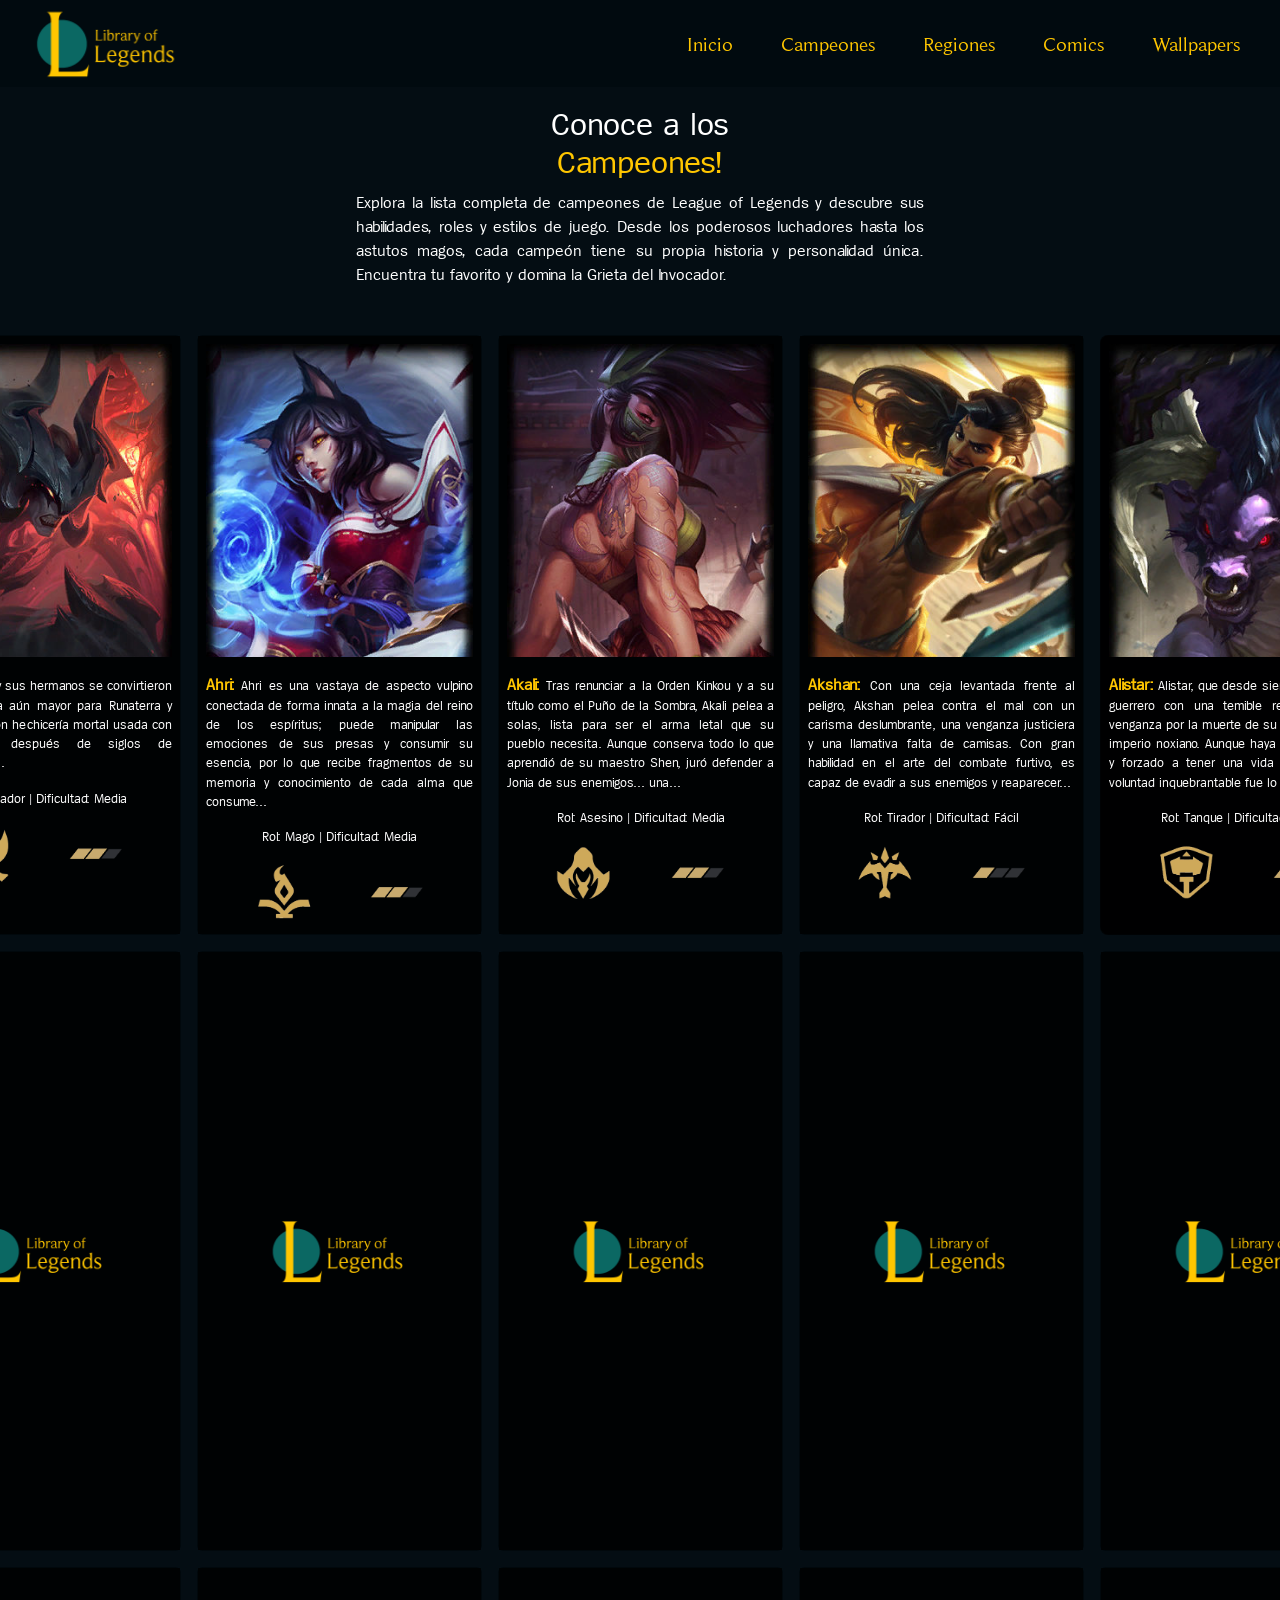
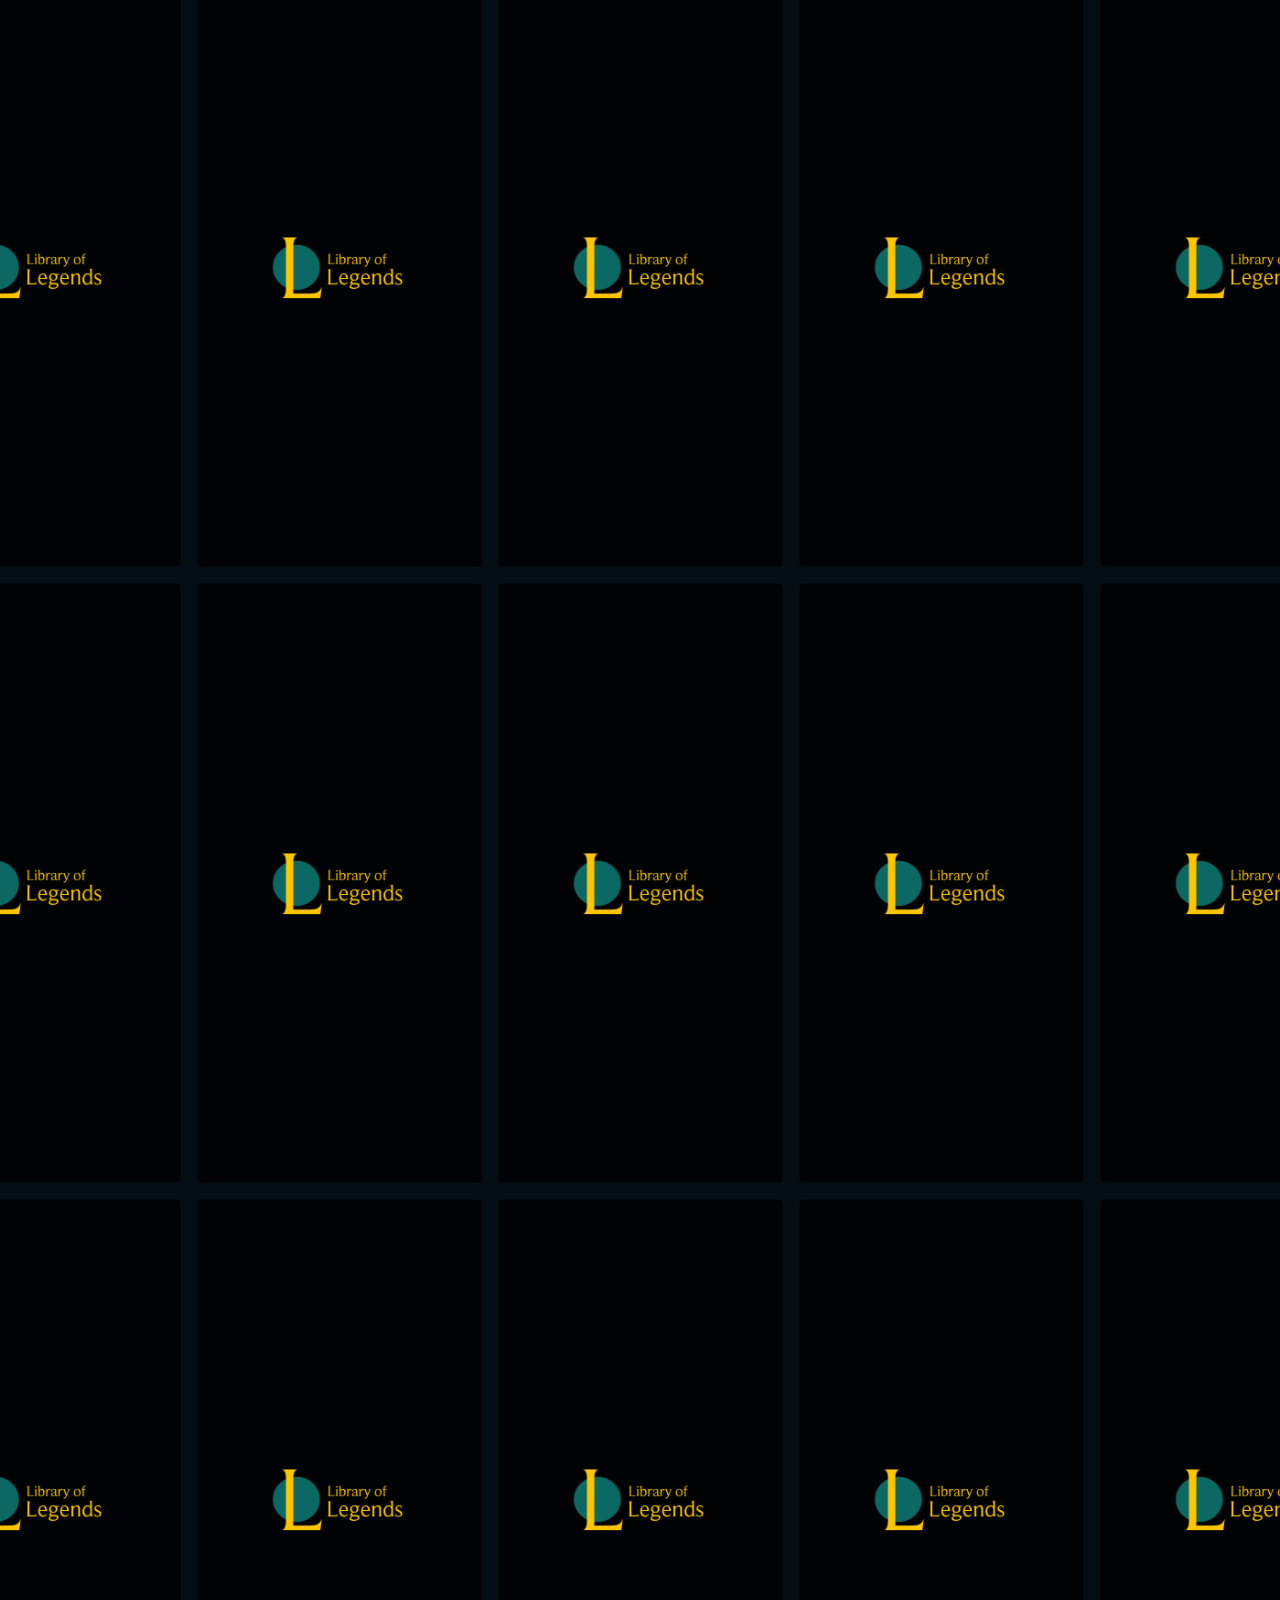
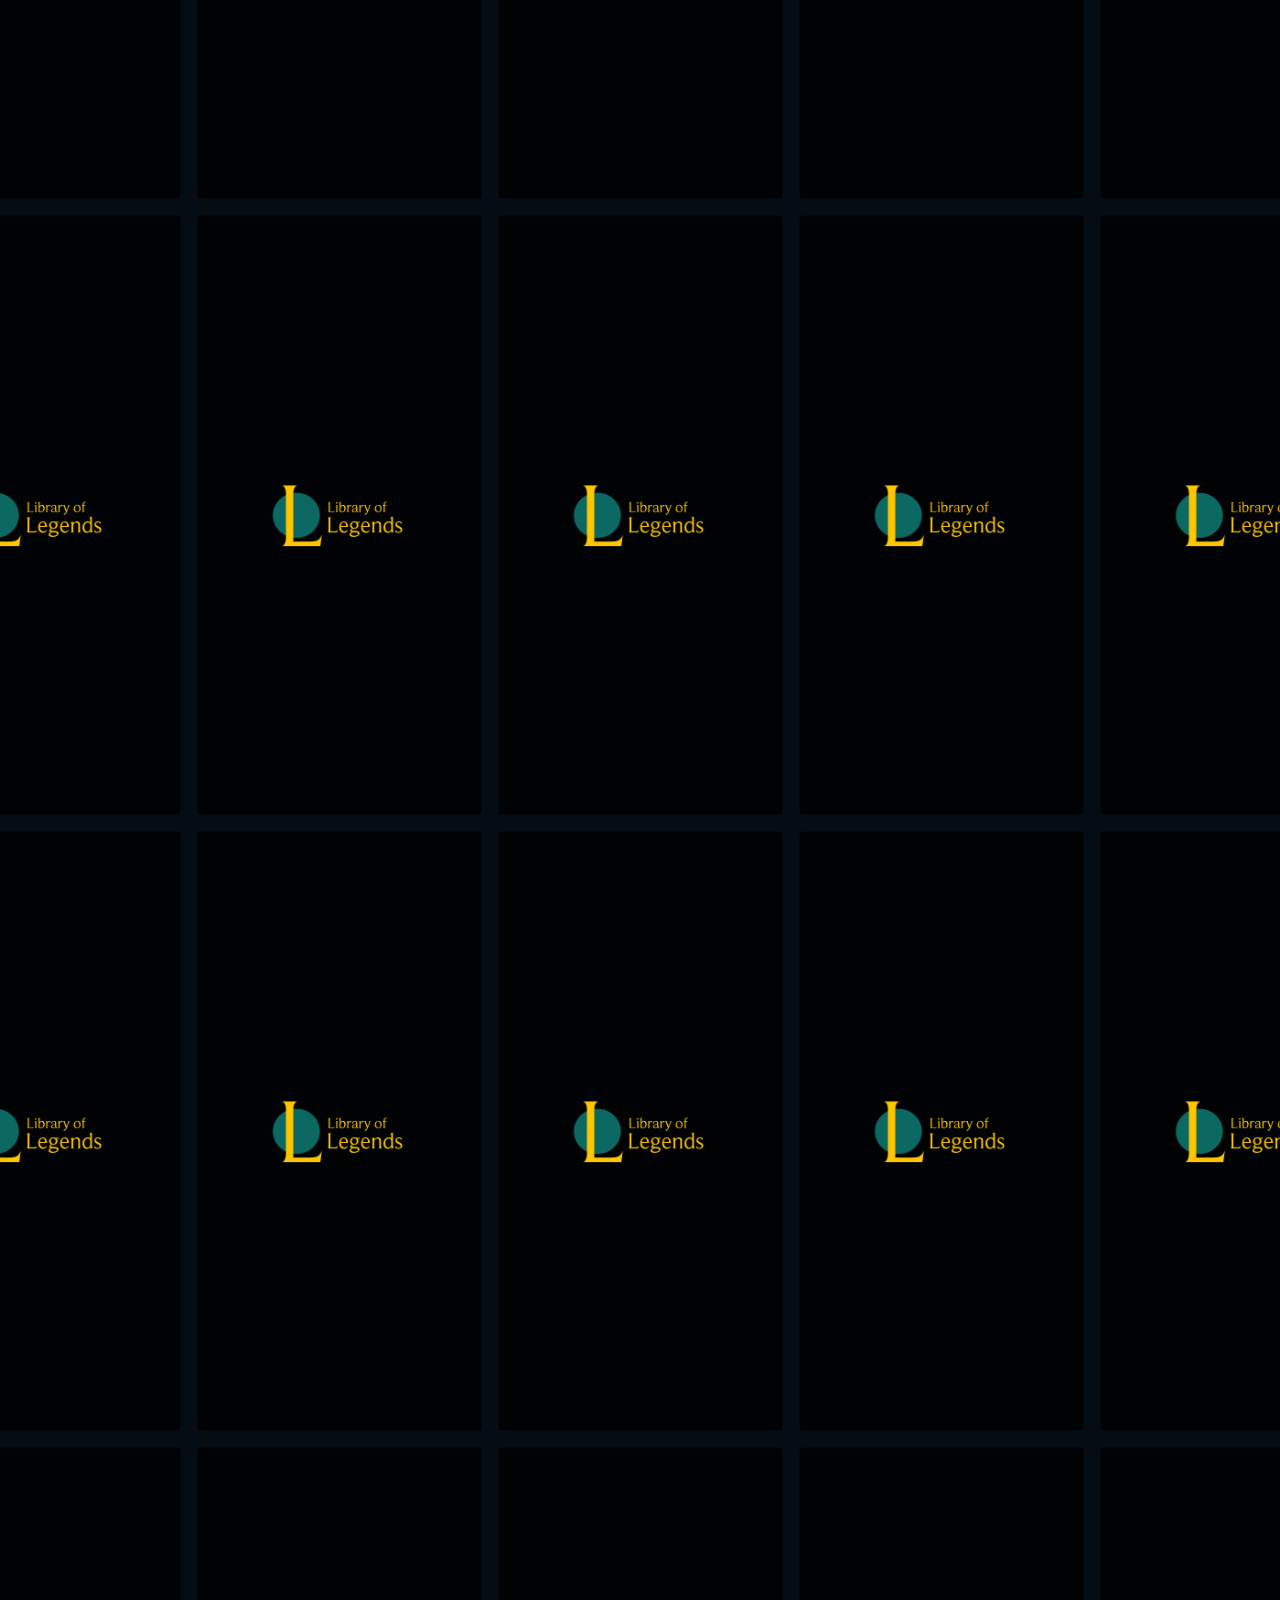
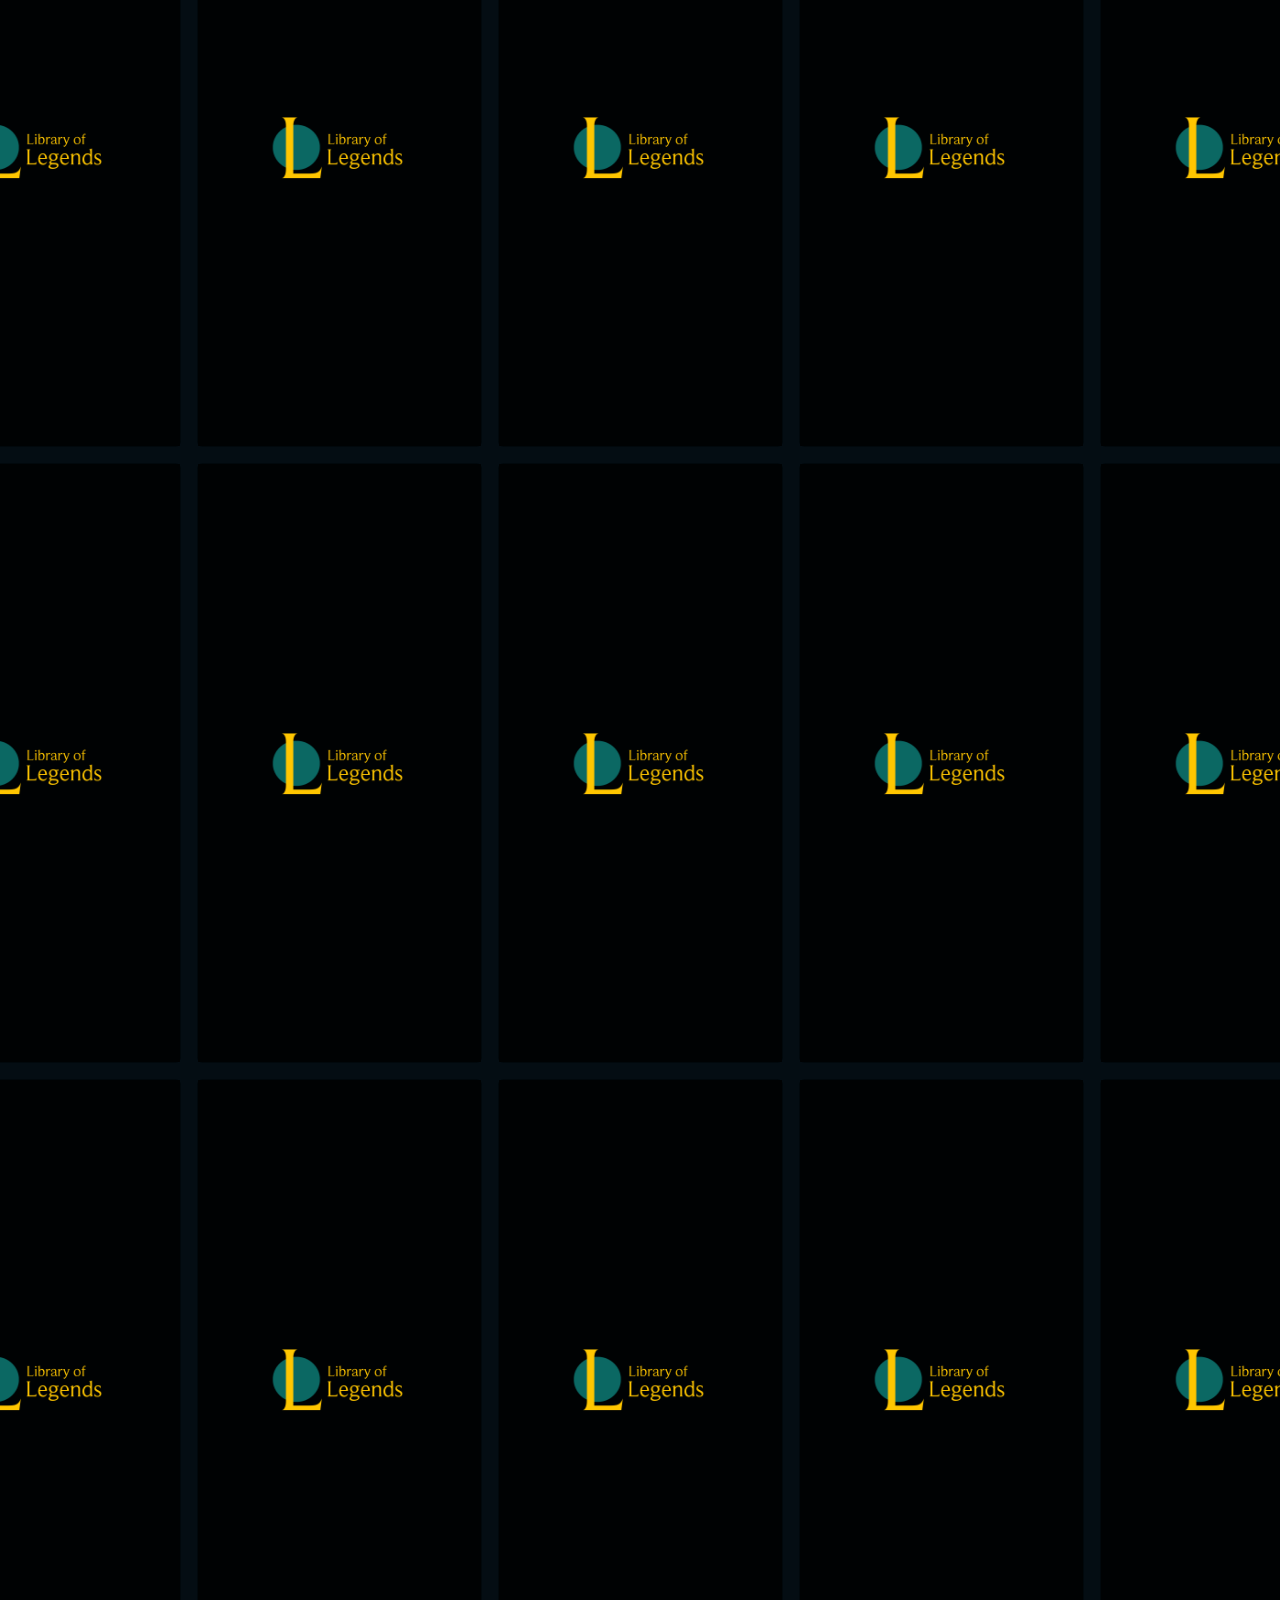
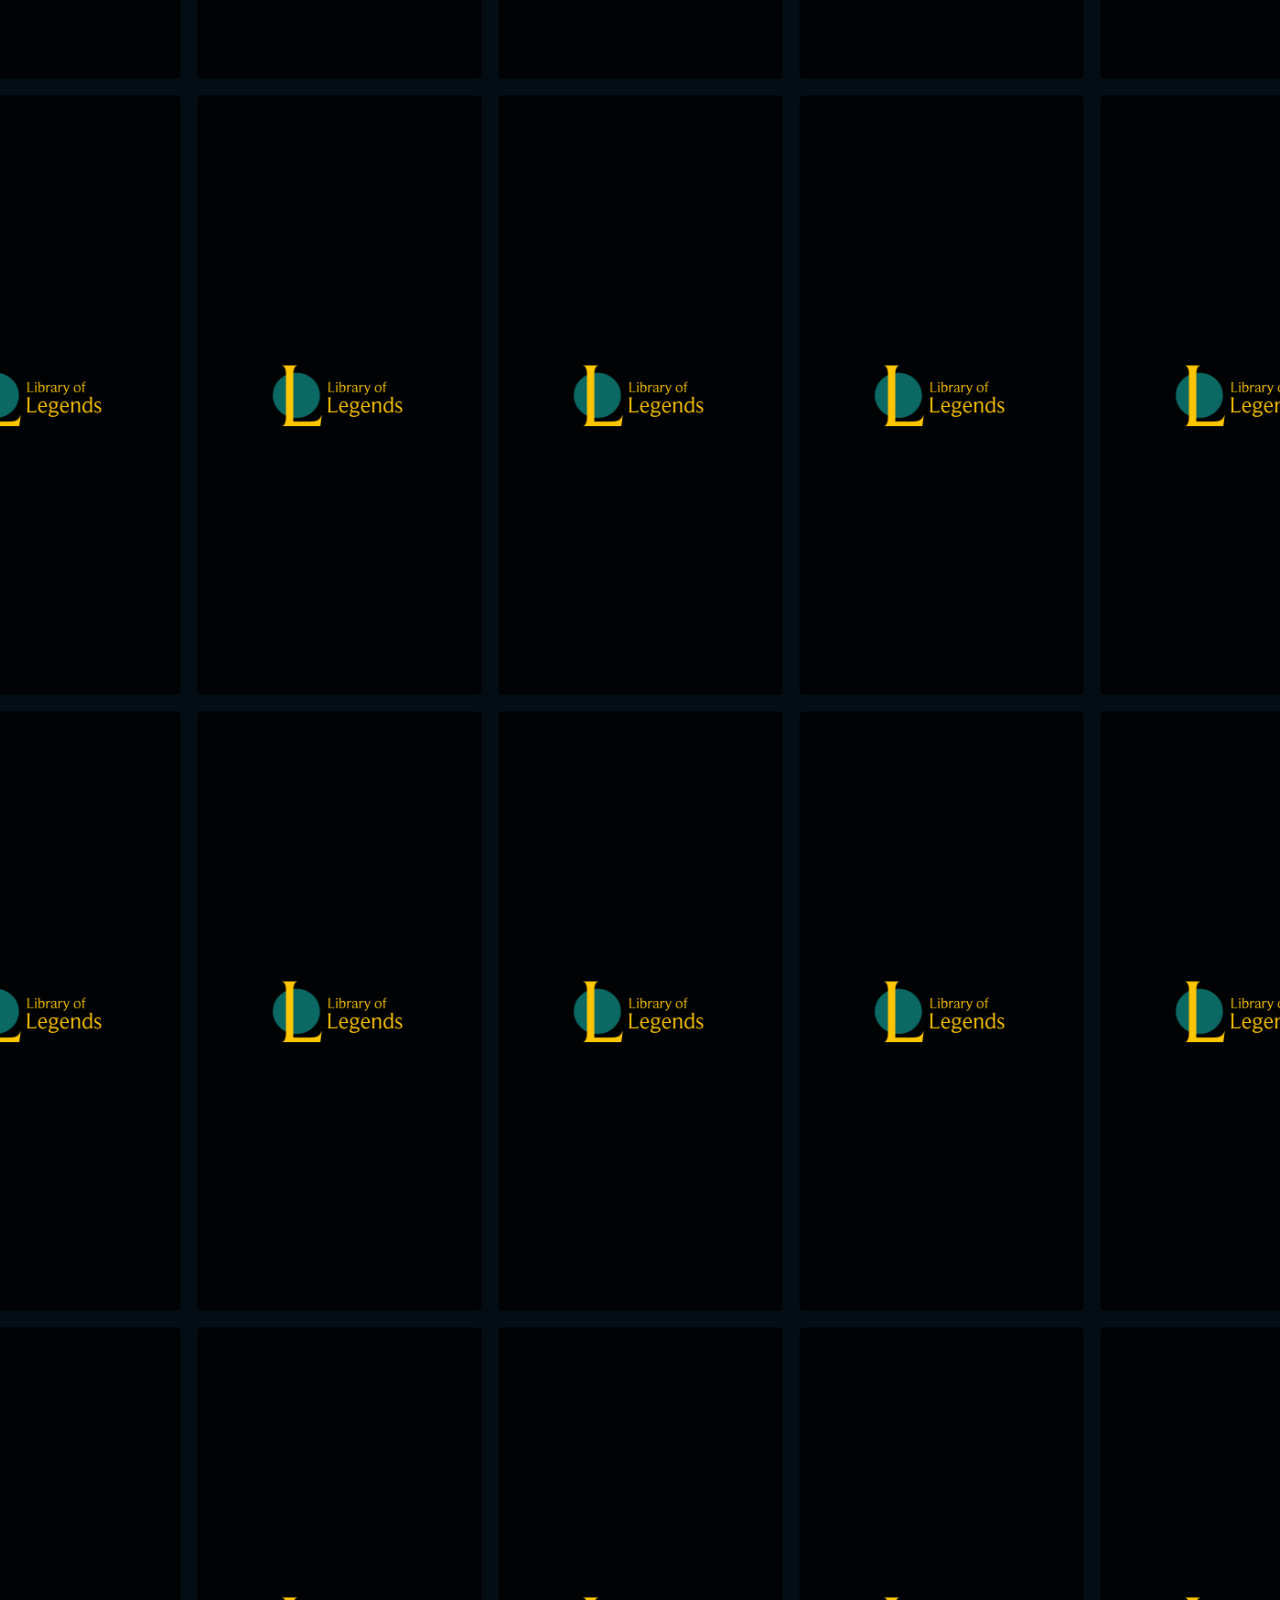
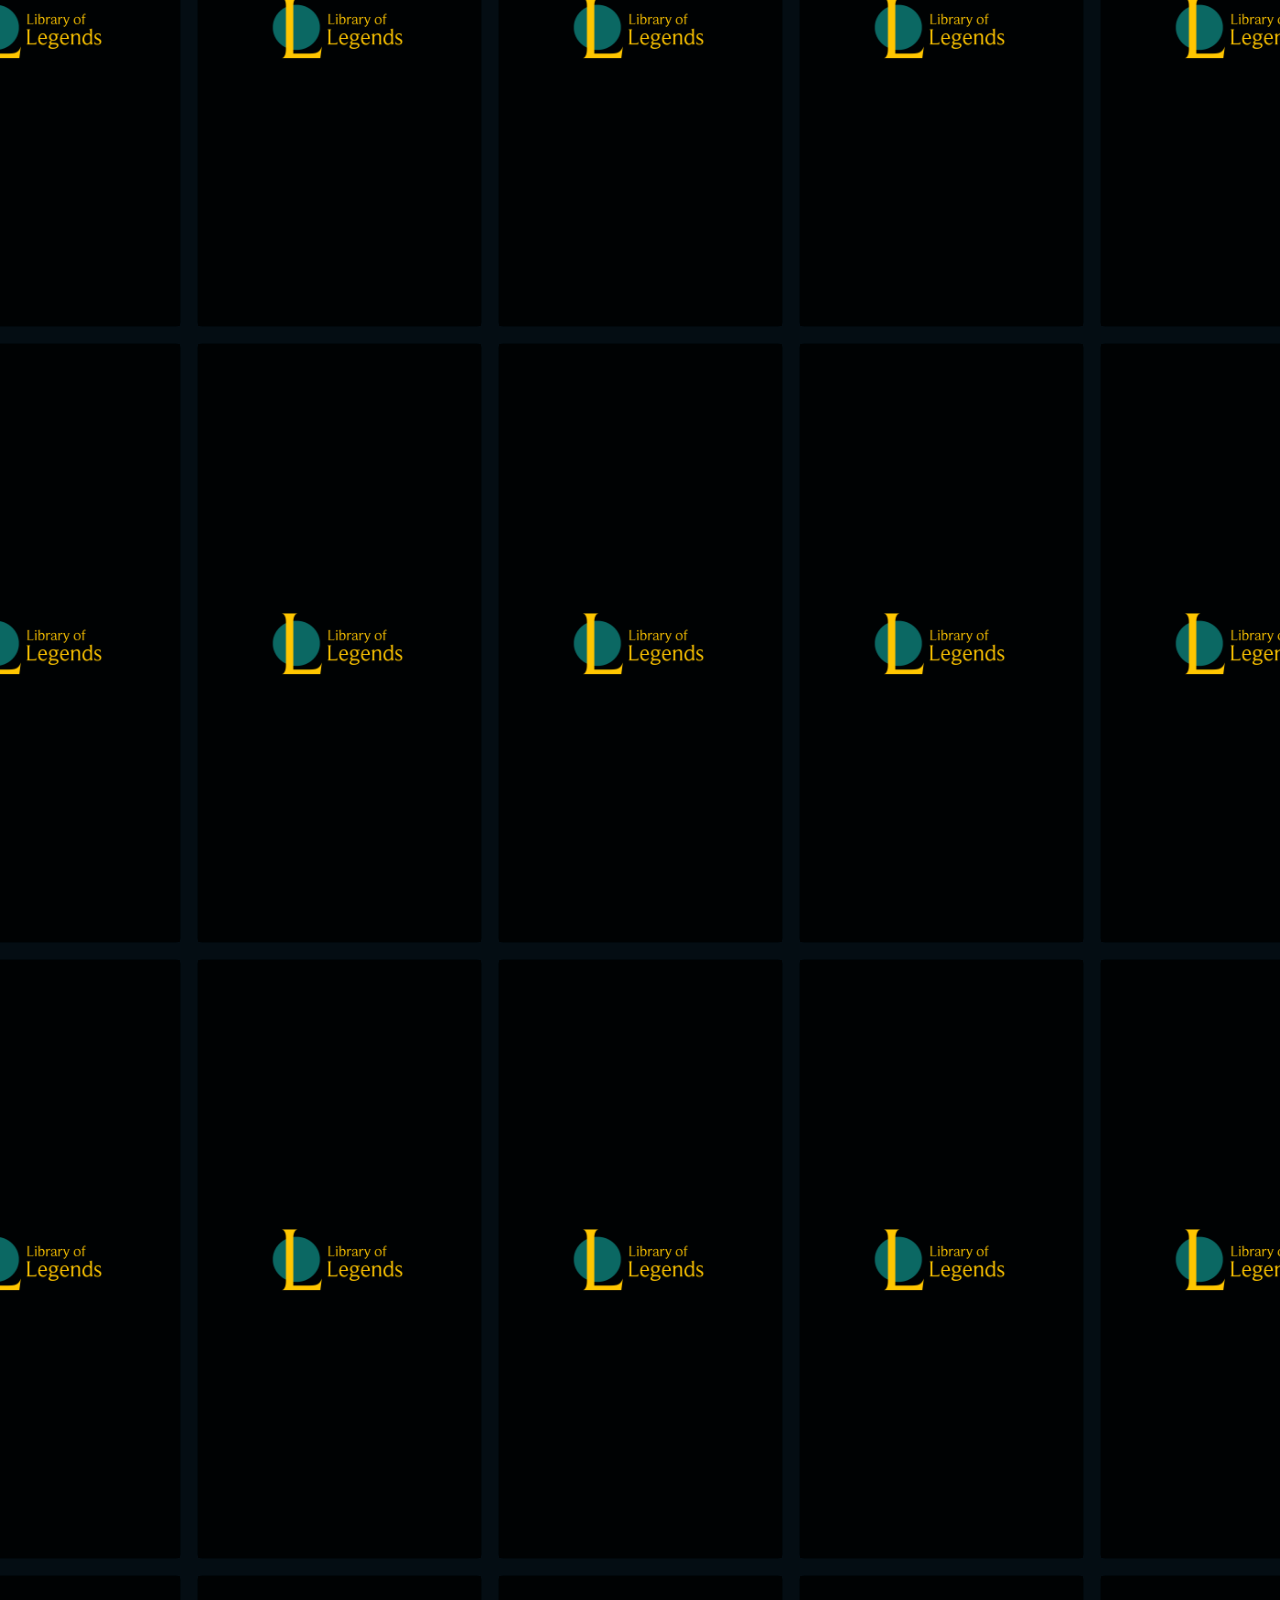
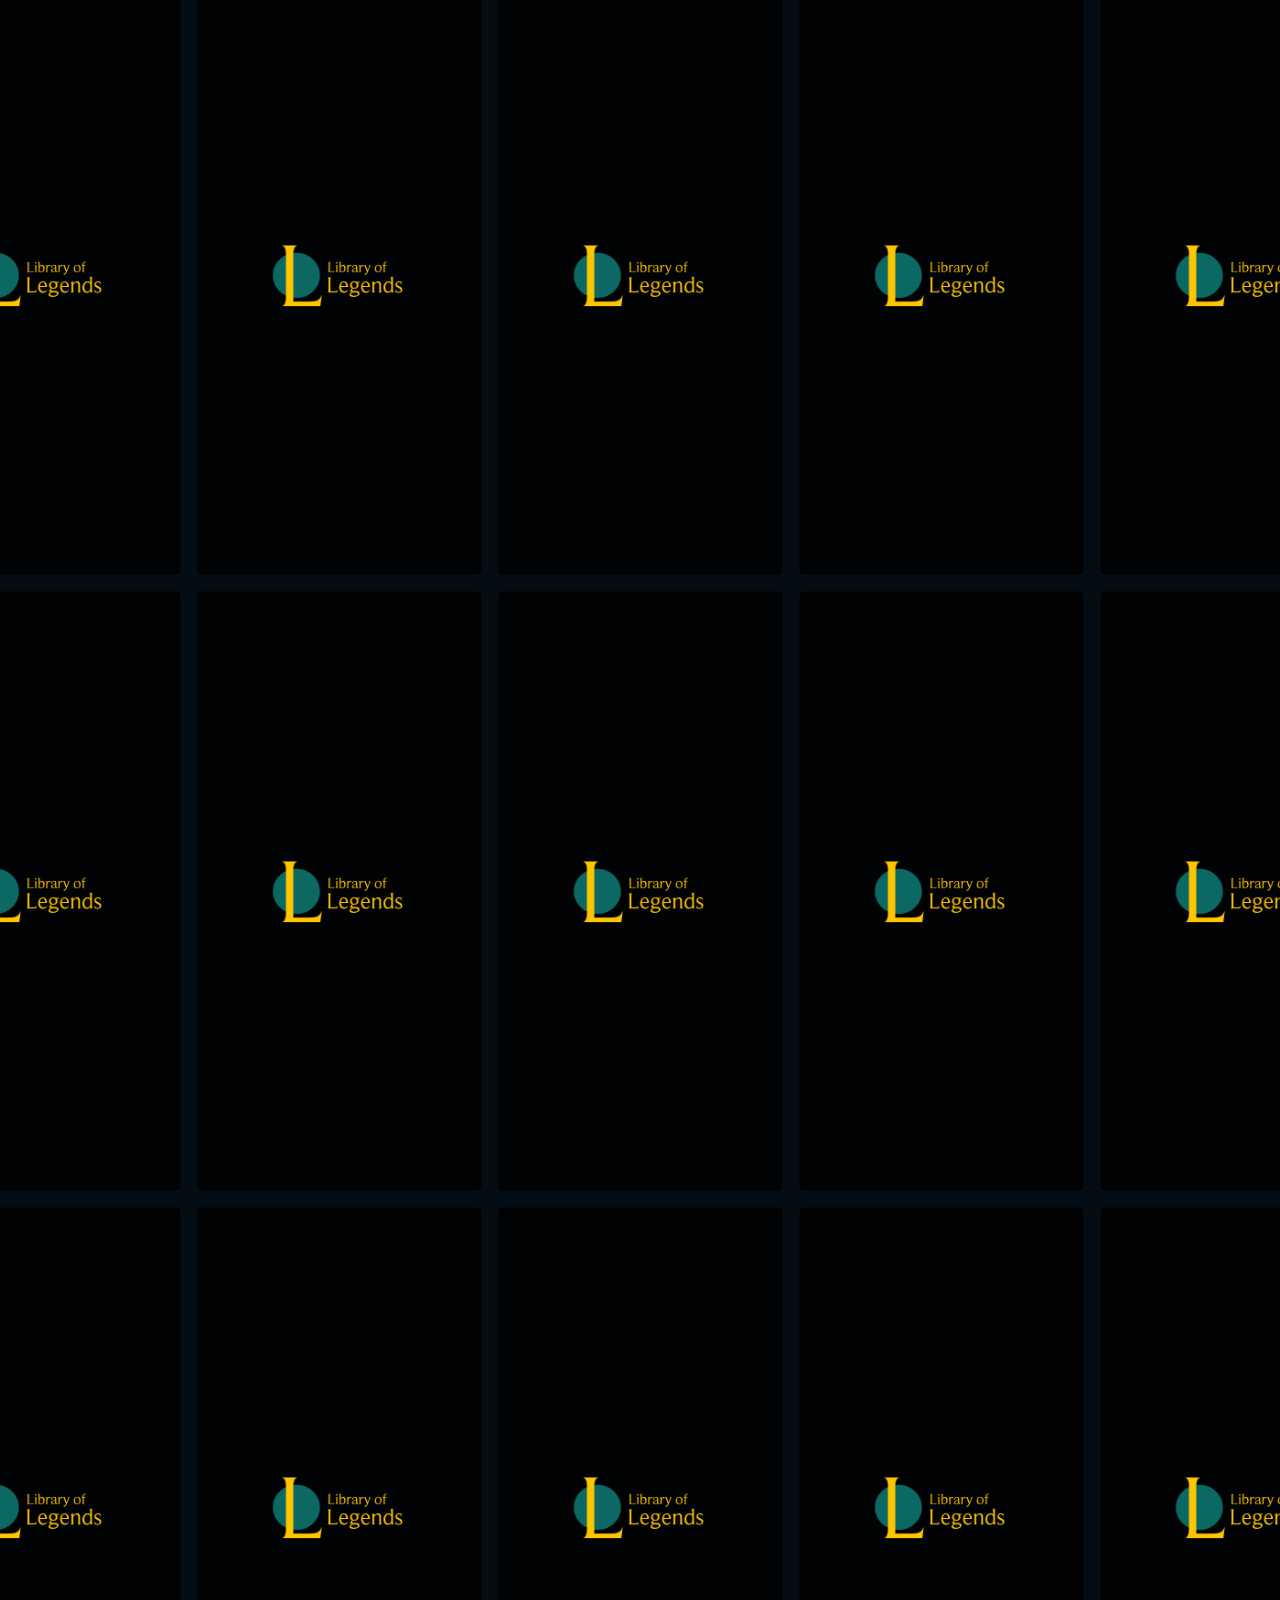
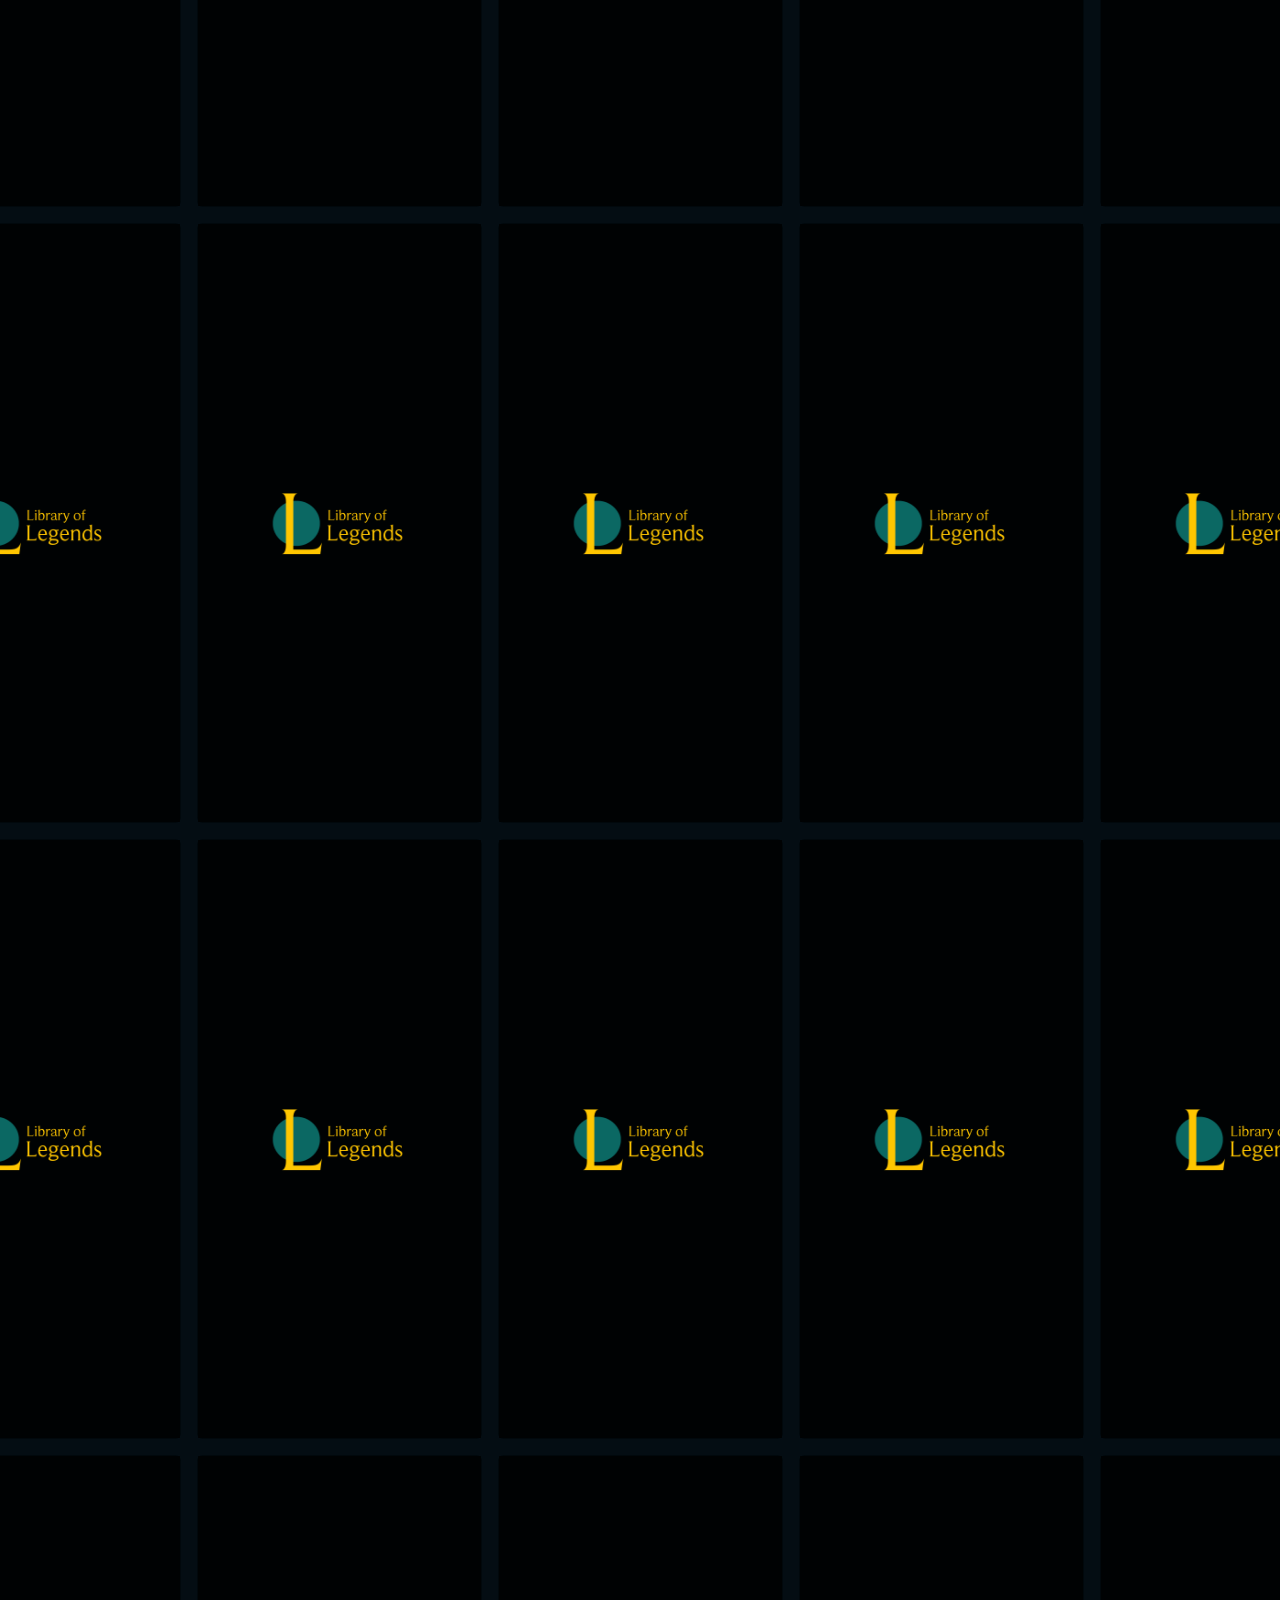
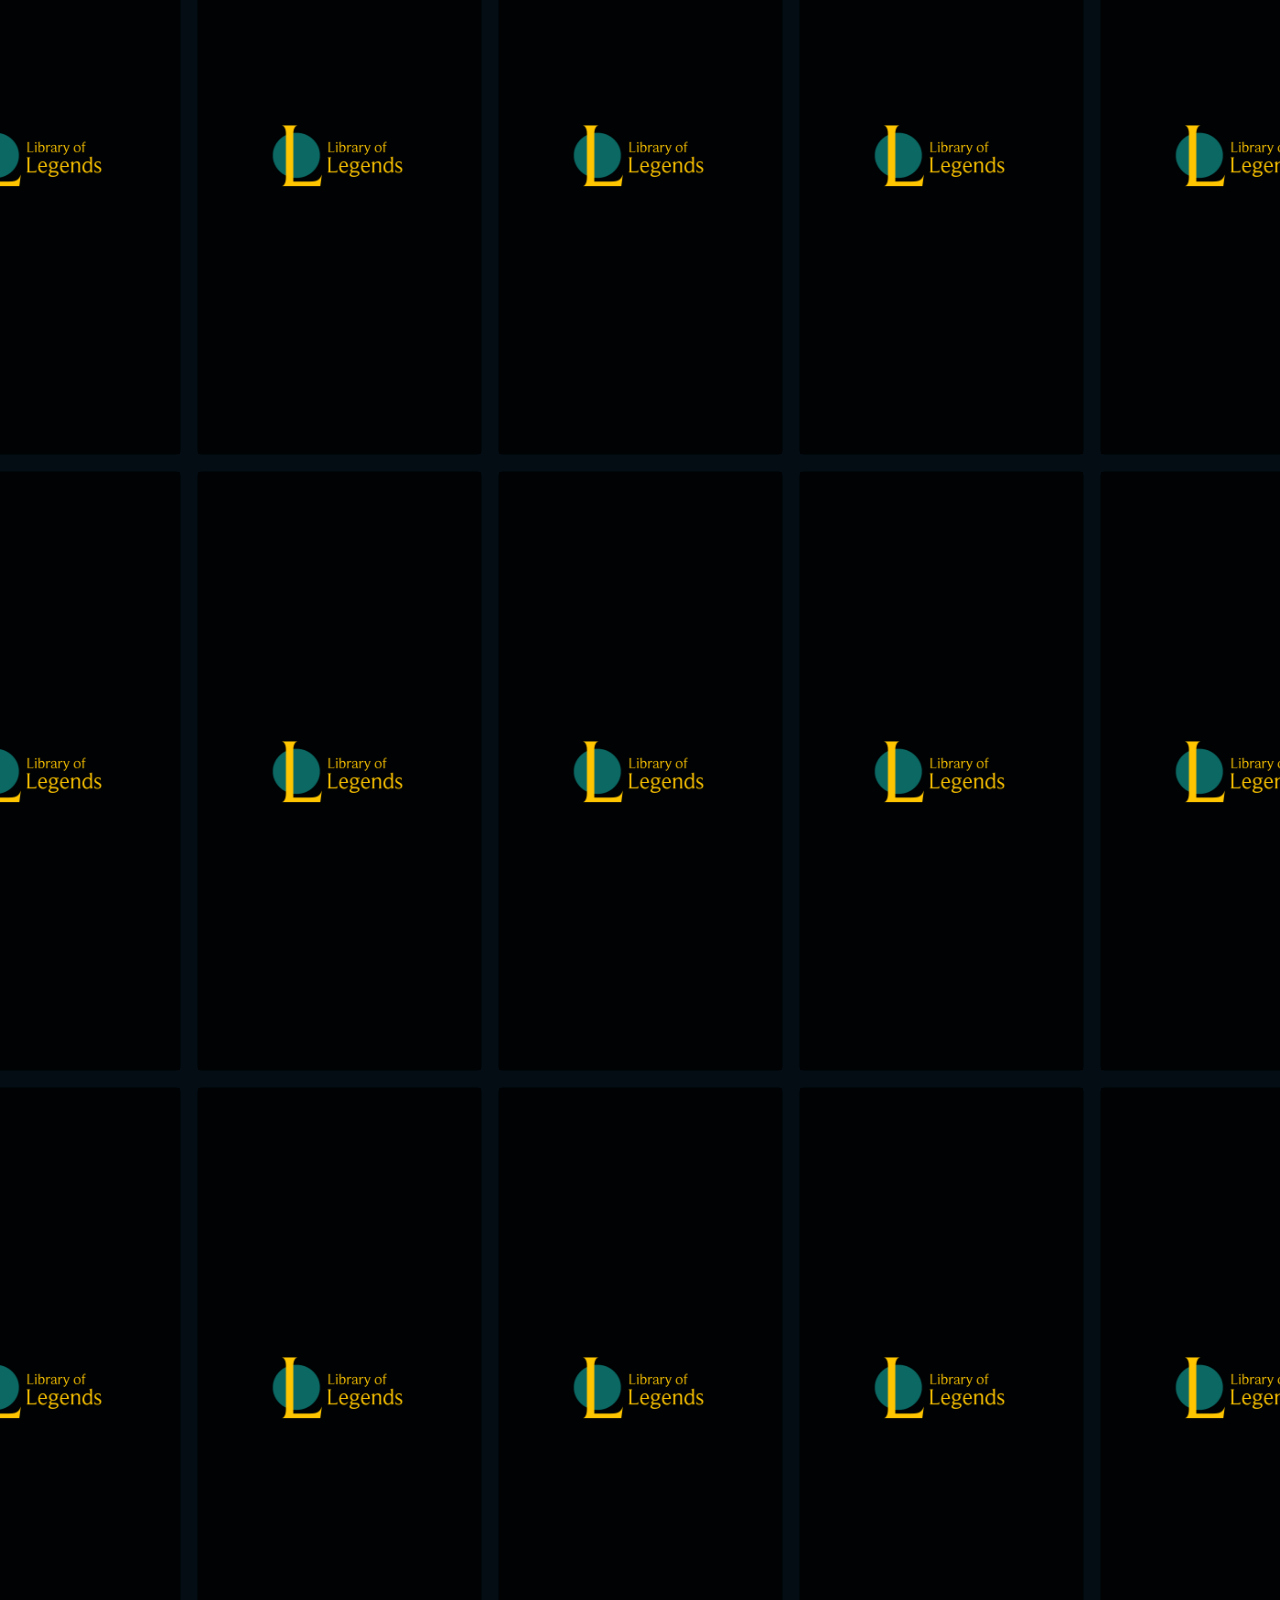
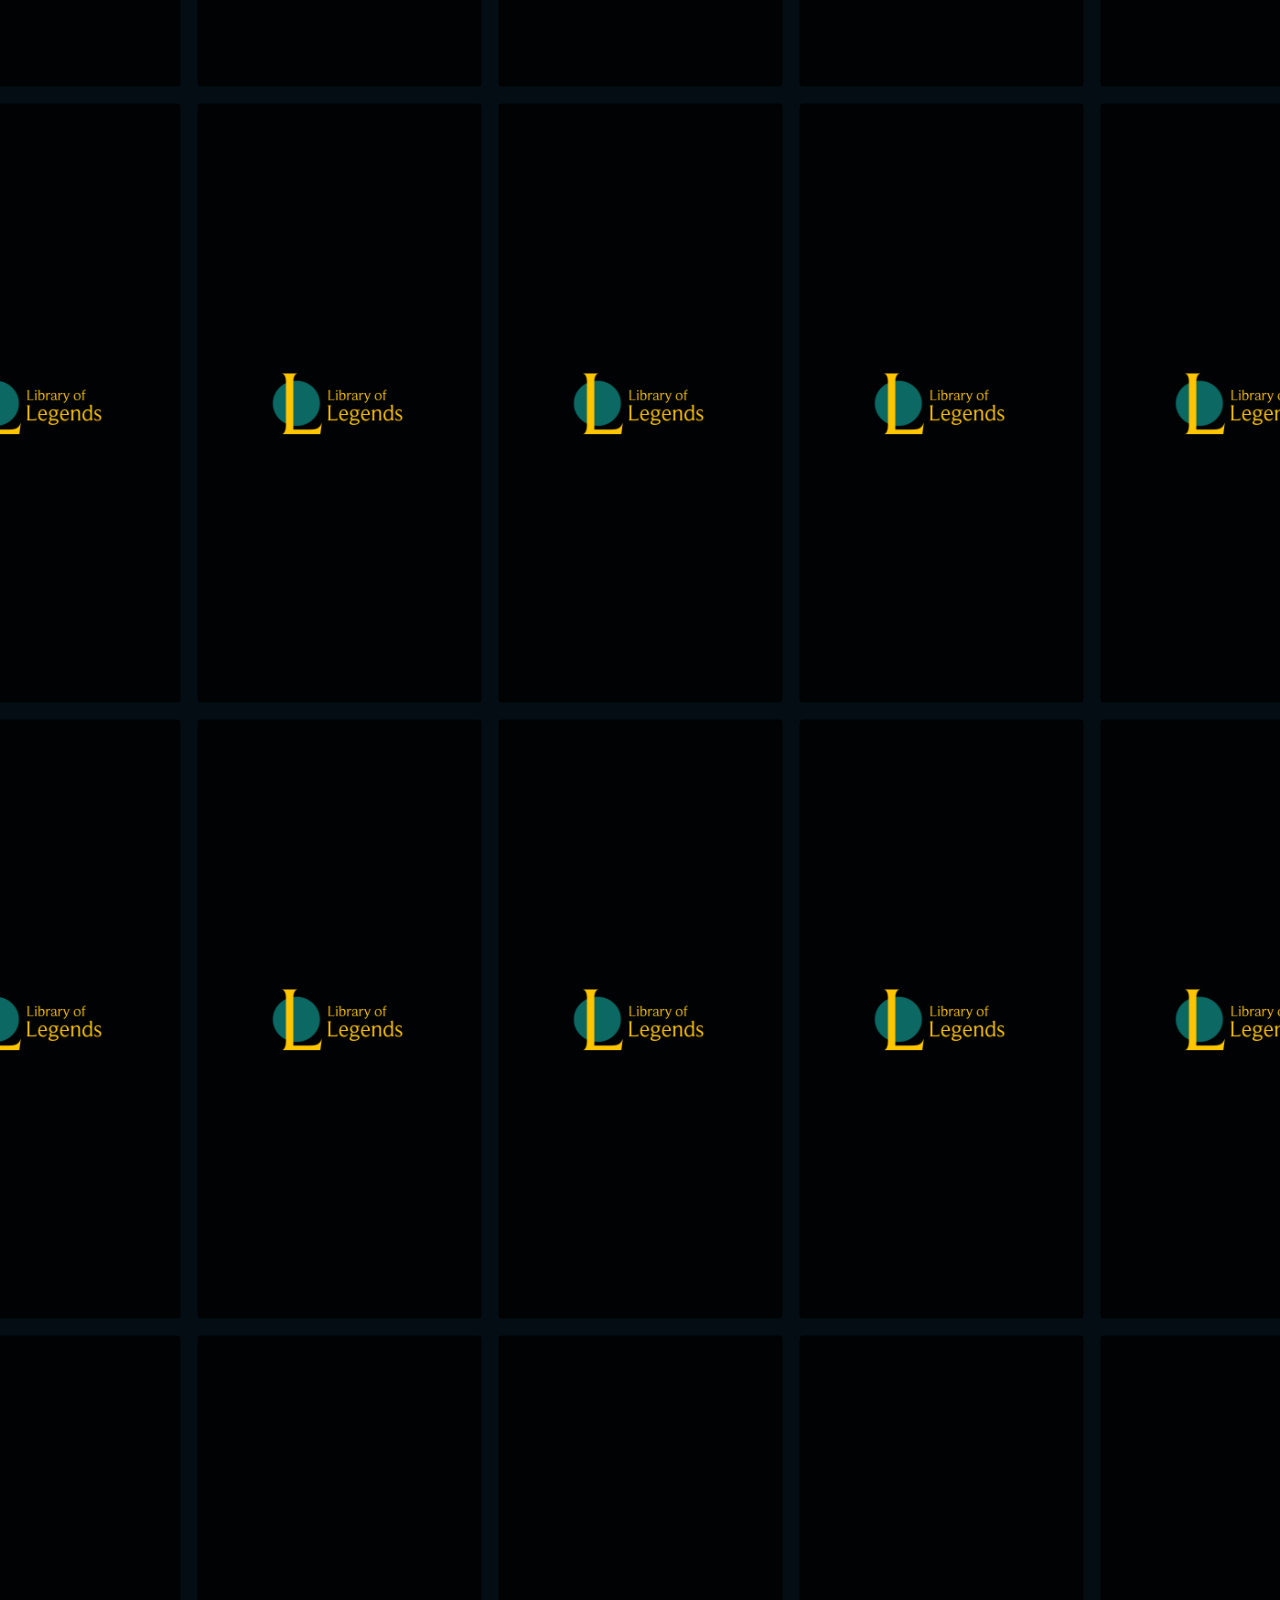
==== commit affbc053: "media query 480px added" ====
--- a/pages/champions.html
+++ b/pages/champions.html
@@ -1,3360 +1,5784 @@
 <!DOCTYPE html>
 <html lang="en">
-    <head>
-        <meta charset="UTF-8">
-        <meta name="viewport" content="width=device-width, initial-scale=1.0">
-        <title>
-            Document
-        </title>
-        <link href="https://unpkg.com/aos@2.3.1/dist/aos.css" rel="stylesheet">
-        <link href="https://cdn.jsdelivr.net/npm/bootstrap@5.3.8/dist/css/bootstrap.min.css" rel="stylesheet" integrity="sha384-sRIl4kxILFvY47J16cr9ZwB07vP4J8+LH7qKQnuqkuIAvNWLzeN8tE5YBujZqJLB" crossorigin="anonymous">
-        <link rel="stylesheet" href="../assets/css/style.css">
-    </head>
-    <body>
-        <header>
-            <nav>
-                <img src="../assets/img/icons/site-logo.png" alt="Logo" data-aos="flip-left" data-aos-delay="200" class="rotate-center">
-                <ul class="navbar-class">
-                    <li>
-                        <a href="../index.html">
-                            Inicio
-                        </a>
-                    </li>
-                    <li>
-                        <a href="./champions.html">
-                            Campeones
-                        </a>
-                    </li>
-                    <li>
-                        <a href="./regions.html">
-                            Regiones
-                        </a>
-                    </li>
-                    <li>
-                        <a href="./comics.html">
-                            Comics
-                        </a>
-                    </li>
-                    <li>
-                        <a href="./wallpapers.html">
-                            Wallpapers
-                        </a>
-                    </li>
-                </ul>
-            </nav>
-        </header>
-        <main class="show-champs">
-            <section class="show-champs-title" data-aos-delay="200" data-aos="flip-up">
-                <h1>
-                    <span>
-                        Conoce a los
-                    </span>
-                    <span>
-                        Campeones!
-                    </span>
-                </h1>
-                <p>
-                    Explora la lista completa de campeones de League of Legends y descubre sus habilidades, roles y estilos de juego. Desde los poderosos luchadores hasta los astutos magos, cada campeón tiene su propia historia y personalidad única. Encuentra tu favorito y domina la Grieta del Invocador.
-                </p>
-            </section>
-            <section class="show-champs-grid" data-aos-delay="400" data-aos="zoom-in-up">
-                <article class="show-champs-box" data-aos="flip-left" data-aos-delay="200">
-                    <div class="show-champs-image">
-                        <img src="../assets/img/champions/Aatrox.jpg" alt="Aatrox">
+<head>
+	<meta charset="utf-8"/>
+	<meta content="width=device-width, initial-scale=1.0" name="viewport"/>
+	<title>
+	Document
+	</title>
+	<link href="https://unpkg.com/aos@2.3.1/dist/aos.css" rel="stylesheet"/>
+	<link crossorigin="anonymous" href="https://cdn.jsdelivr.net/npm/bootstrap@5.3.8/dist/css/bootstrap.min.css" integrity="sha384-sRIl4kxILFvY47J16cr9ZwB07vP4J8+LH7qKQnuqkuIAvNWLzeN8tE5YBujZqJLB" rel="stylesheet"/>
+	<link href="../assets/css/style.css" rel="stylesheet"/>
+</head>
+<body>
+	<header>
+	<nav>
+		<img alt="Logo" class="rotate-center" data-aos="flip-left" data-aos-delay="200" src="../assets/img/icons/site-logo.png"/>
+		<ul class="navbar-class">
+		<li>
+			<a href="../index.html">
+			Inicio
+			</a>
+		</li>
+		<li>
+			<a href="./champions.html">
+			Campeones
+			</a>
+		</li>
+		<li>
+			<a href="./regions.html">
+			Regiones
+			</a>
+		</li>
+		<li>
+			<a href="./comics.html">
+			Comics
+			</a>
+		</li>
+		<li>
+			<a href="./wallpapers.html">
+			Wallpapers
+			</a>
+		</li>
+		</ul>
+	</nav>
+	</header>
+	<main class="show-champs">
+	<section class="show-champs-title" data-aos="flip-up" data-aos-delay="200">
+		<h1>
+		<span>
+			Conoce a los
+		</span>
+		<span>
+			Campeones!
+		</span>
+		</h1>
+		<p>
+		Explora la lista completa de campeones de League of Legends y descubre sus habilidades, roles y estilos de juego. Desde los poderosos luchadores hasta los astutos magos, cada campeón tiene su propia historia y personalidad única. Encuentra tu favorito y domina la Grieta del Invocador.
+		</p>
+	</section>
+	<section class="show-champs-grid" data-aos="zoom-in-up">
+		<article data-aos="zoom-in-up" data-aos-delay="200">
+            <div class="card show-card-box">
+                <div class="card-inner" style="animation-delay: 1.2s;">
+                    <div class="backcard">
+                        <img src="../assets/img/icons/site-logo.png" alt="">
                     </div>
-                    <div class="show-champs-description">
-                        <p><strong>Aatrox:</strong> Aatrox y sus hermanos se convirtieron en una amenaza aún mayor para Runaterra y los derrotaron con hechicería mortal usada con astucia. Pero, después de siglos de encarcelamiento...</p>
-                        <p>
-                            Rol: Luchador | Dificultad: Media
-                        </p>
-                        <div class="show-champs-graphs">
-                            <div>
-                                <img src="../assets/img/icons/fighter.png" alt="Luchador">
-                            </div>
-                            <div>
-                                <img src="../assets/img/icons/medium.png" alt="Media">
+                    <div class="frontcard">
+                        <div class="show-champs-image">
+                            <img src="../assets/img/champions/Aatrox.jpg" alt="Aatrox">
+                        </div>
+                        <div class="show-champs-description">
+                            <p><strong>Aatrox:</strong> Aatrox y sus hermanos se convirtieron en una amenaza aún mayor para Runaterra y los derrotaron con hechicería mortal usada con astucia. Pero, después de siglos de encarcelamiento...</p>
+                            <p>
+                                Rol: Luchador | Dificultad: Media
+                            </p>
+                            <div class="show-champs-graphs">
+                                <div>
+                                    <img src="../assets/img/icons/fighter.png" alt="Luchador">
+                                </div>
+                                <div>
+                                    <img src="../assets/img/icons/medium.png" alt="Media">
+                                </div>
                             </div>
                         </div>
                     </div>
-                </article>
-                <article class="show-champs-box" data-aos="flip-left" data-aos-delay="200">
-                    <div class="show-champs-image">
-                        <img src="../assets/img/champions/Ahri.jpg" alt="Ahri">
+                </div>
+            </div>
+        </article>
+        <article data-aos="zoom-in-up" data-aos-delay="400">
+            <div class="card show-card-box">
+                <div class="card-inner"  style="animation-delay: 1.4s;">
+                    <div class="backcard">
+                        <img src="../assets/img/icons/site-logo.png" alt="">
                     </div>
-                    <div class="show-champs-description">
-                        <p><strong>Ahri:</strong> Ahri es una vastaya de aspecto vulpino conectada de forma innata a la magia del reino de los espíritus; puede manipular las emociones de sus presas y consumir su esencia, por lo que recibe fragmentos de su memoria y conocimiento de cada alma que consume...</p>
-                        <p>
-                            Rol: Mago | Dificultad: Media
-                        </p>
-                        <div class="show-champs-graphs">
-                            <div>
-                                <img src="../assets/img/icons/mage.png" alt="Mago">
-                            </div>
-                            <div>
-                                <img src="../assets/img/icons/medium.png" alt="Media">
+                    <div class="frontcard">
+                        <div class="show-champs-image">
+                            <img src="../assets/img/champions/Ahri.jpg" alt="Ahri">
+                        </div>
+                        <div class="show-champs-description">
+                            <p><strong>Ahri:</strong> Ahri es una vastaya de aspecto vulpino conectada de forma innata a la magia del reino de los espíritus; puede manipular las emociones de sus presas y consumir su esencia, por lo que recibe fragmentos de su memoria y conocimiento de cada alma que consume...</p>
+                            <p>
+                                Rol: Mago | Dificultad: Media
+                            </p>
+                            <div class="show-champs-graphs">
+                                <div>
+                                    <img src="../assets/img/icons/mage.png" alt="Mago">
+                                </div>
+                                <div>
+                                    <img src="../assets/img/icons/medium.png" alt="Media">
+                                </div>
                             </div>
                         </div>
                     </div>
-                </article>
-                <article class="show-champs-box" data-aos="flip-left" data-aos-delay="200">
-                    <div class="show-champs-image">
-                        <img src="../assets/img/champions/Akali.jpg" alt="Akali">
+                </div>
+            </div>
+        </article>
+        <article data-aos="zoom-in-up" data-aos-delay="600">
+            <div class="card show-card-box">
+                <div class="card-inner" style="animation-delay: 1.6s;">
+                    <div class="backcard">
+                        <img src="../assets/img/icons/site-logo.png" alt="">
                     </div>
-                    <div class="show-champs-description">
-                        <p><strong>Akali:</strong> Tras renunciar a la Orden Kinkou y a su título como el Puño de la Sombra, Akali pelea a solas, lista para ser el arma letal que su pueblo necesita. Aunque conserva todo lo que aprendió de su maestro Shen, juró defender a Jonia de sus enemigos... una...</p>
-                        <p>
-                            Rol: Asesino | Dificultad: Media
-                        </p>
-                        <div class="show-champs-graphs">
-                            <div>
-                                <img src="../assets/img/icons/assasin.png" alt="Asesino">
-                            </div>
-                            <div>
-                                <img src="../assets/img/icons/medium.png" alt="Media">
+                    <div class="frontcard">
+                        <div class="show-champs-image">
+                            <img src="../assets/img/champions/Akali.jpg" alt="Akali">
+                        </div>
+                        <div class="show-champs-description">
+                            <p><strong>Akali:</strong> Tras renunciar a la Orden Kinkou y a su título como el Puño de la Sombra, Akali pelea a solas, lista para ser el arma letal que su pueblo necesita. Aunque conserva todo lo que aprendió de su maestro Shen, juró defender a Jonia de sus enemigos... una...</p>
+                            <p>
+                                Rol: Asesino | Dificultad: Media
+                            </p>
+                            <div class="show-champs-graphs">
+                                <div>
+                                    <img src="../assets/img/icons/assasin.png" alt="Asesino">
+                                </div>
+                                <div>
+                                    <img src="../assets/img/icons/medium.png" alt="Media">
+                                </div>
                             </div>
                         </div>
                     </div>
-                </article>
-                <article class="show-champs-box" data-aos="flip-left" data-aos-delay="200">
-                    <div class="show-champs-image">
-                        <img src="../assets/img/champions/Akshan.jpg" alt="Akshan">
+                </div>
+            </div>
+        </article>
+        <article data-aos="zoom-in-up" data-aos-delay="800">
+            <div class="card show-card-box">
+                <div class="card-inner" style="animation-delay: 1.8s;">
+                    <div class="backcard">
+                        <img src="../assets/img/icons/site-logo.png" alt="">
                     </div>
-                    <div class="show-champs-description">
-                        <p><strong>Akshan:</strong> Con una ceja levantada frente al peligro, Akshan pelea contra el mal con un carisma deslumbrante, una venganza justiciera y una llamativa falta de camisas. Con gran habilidad en el arte del combate furtivo, es capaz de evadir a sus enemigos y reaparecer...</p>
-                        <p>
-                            Rol: Tirador | Dificultad: Fácil
-                        </p>
-                        <div class="show-champs-graphs">
-                            <div>
-                                <img src="../assets/img/icons/marksman.png" alt="Tirador">
-                            </div>
-                            <div>
-                                <img src="../assets/img/icons/easy.png" alt="Fácil">
+                    <div class="frontcard">
+                        <div class="show-champs-image">
+                            <img src="../assets/img/champions/Akshan.jpg" alt="Akshan">
+                        </div>
+                        <div class="show-champs-description">
+                            <p><strong>Akshan:</strong> Con una ceja levantada frente al peligro, Akshan pelea contra el mal con un carisma deslumbrante, una venganza justiciera y una llamativa falta de camisas. Con gran habilidad en el arte del combate furtivo, es capaz de evadir a sus enemigos y reaparecer...</p>
+                            <p>
+                                Rol: Tirador | Dificultad: Fácil
+                            </p>
+                            <div class="show-champs-graphs">
+                                <div>
+                                    <img src="../assets/img/icons/marksman.png" alt="Tirador">
+                                </div>
+                                <div>
+                                    <img src="../assets/img/icons/easy.png" alt="Fácil">
+                                </div>
                             </div>
                         </div>
                     </div>
-                </article>
-                <article class="show-champs-box" data-aos="flip-left" data-aos-delay="200">
-                    <div class="show-champs-image">
-                        <img src="../assets/img/champions/Alistar.jpg" alt="Alistar">
+                </div>
+            </div>
+        </article>
+        <article data-aos="zoom-in-up" data-aos-delay="1000">
+            <div class="card show-champs-box">
+                <div class="card-inner" style="animation-delay: 2s;">
+                    <div class="backcard">
+                        <img src="../assets/img/icons/site-logo.png" alt="">
                     </div>
-                    <div class="show-champs-description">
-                        <p><strong>Alistar:</strong> Alistar, que desde siempre fue un gran guerrero con una temible reputación, busca venganza por la muerte de su clan a manos del imperio noxiano. Aunque haya sido esclavizado y forzado a tener una vida de gladiador, su voluntad inquebrantable fue lo que...</p>
-                        <p>
-                            Rol: Tanque | Dificultad: Media
-                        </p>
-                        <div class="show-champs-graphs">
-                            <div>
-                                <img src="../assets/img/icons/tank.png" alt="Tanque">
-                            </div>
-                            <div>
-                                <img src="../assets/img/icons/medium.png" alt="Media">
+                    <div class="frontcard">
+                        <div class="show-champs-image">
+                            <img src="../assets/img/champions/Alistar.jpg" alt="Alistar">
+                        </div>
+                        <div class="show-champs-description">
+                            <p><strong>Alistar:</strong> Alistar, que desde siempre fue un gran guerrero con una temible reputación, busca venganza por la muerte de su clan a manos del imperio noxiano. Aunque haya sido esclavizado y forzado a tener una vida de gladiador, su voluntad inquebrantable fue lo que...</p>
+                            <p>
+                                Rol: Tanque | Dificultad: Media
+                            </p>
+                            <div class="show-champs-graphs">
+                                <div>
+                                    <img src="../assets/img/icons/tank.png" alt="Tanque">
+                                </div>
+                                <div>
+                                    <img src="../assets/img/icons/medium.png" alt="Media">
+                                </div>
                             </div>
                         </div>
                     </div>
-                </article>
-                <article class="show-champs-box" data-aos="flip-left" data-aos-delay="200">
-                    <div class="show-champs-image">
-                        <img src="../assets/img/champions/Ambessa.jpg" alt="Ambessa">
-                    </div>
-                    <div class="show-champs-description">
-                        <p><strong>Ambessa:</strong> Todos los que conocen el apellido Medarda le tienen un enorme respeto y un temor más grande a la matriarca de la familia: Ambessa. Esta general noxiana es una combinación letal de fuerza implacable y determinación audaz en el combate. Su labor como...</p>
-                        <p>
-                            Rol: Luchador | Dificultad: Difícil
-                        </p>
-                        <div class="show-champs-graphs">
-                            <div>
-                                <img src="../assets/img/icons/fighter.png" alt="Luchador">
-                            </div>
-                            <div>
-                                <img src="../assets/img/icons/hard.png" alt="Difícil">
-                            </div>
-                        </div>
-                    </div>
-                </article>
-                <article class="show-champs-box" data-aos="flip-left" data-aos-delay="200">
-                    <div class="show-champs-image">
-                        <img src="../assets/img/champions/Amumu.jpg" alt="Amumu">
-                    </div>
-                    <div class="show-champs-description">
-                        <p><strong>Amumu:</strong> Cuenta la leyenda que Amumu es un alma solitaria y melancólica de la antigua Shurima que vaga por el mundo en busca de un amigo. Una antigua maldición lo condenó a permanecer solo por toda la eternidad. Sus caricias son la muerte, su afecto es la ruina...</p>
-                        <p>
-                            Rol: Tanque | Dificultad: Fácil
-                        </p>
-                        <div class="show-champs-graphs">
-                            <div>
-                                <img src="../assets/img/icons/tank.png" alt="Tanque">
-                            </div>
-                            <div>
-                                <img src="../assets/img/icons/easy.png" alt="Fácil">
-                            </div>
-                        </div>
-                    </div>
-                </article>
-                <article class="show-champs-box" data-aos="flip-left" data-aos-delay="200">
-                    <div class="show-champs-image">
-                        <img src="../assets/img/champions/Anivia.jpg" alt="Anivia">
-                    </div>
-                    <div class="show-champs-description">
-                        <p><strong>Anivia:</strong> Anivia es un espíritu benevolente alado que soporta interminables ciclos de vida, muerte y resurrección para proteger Fréljord. Nació de la unión del hielo cruel y del viento penetrante, por lo que es una semidiosa que utiliza esos poderes elementales...</p>
-                        <p>
-                            Rol: Mago | Dificultad: Difícil
-                        </p>
-                        <div class="show-champs-graphs">
-                            <div>
-                                <img src="../assets/img/icons/mage.png" alt="Mago">
-                            </div>
-                            <div>
-                                <img src="../assets/img/icons/hard.png" alt="Difícil">
-                            </div>
-                        </div>
-                    </div>
-                </article>
-                <article class="show-champs-box" data-aos="flip-left" data-aos-delay="200">
-                    <div class="show-champs-image">
-                        <img src="../assets/img/champions/Annie.jpg" alt="Annie">
-                    </div>
-                    <div class="show-champs-description">
-                        <p><strong>Annie:</strong> Annie es una peligrosa, talentosa y encantadora niña maga que posee un inmenso poder piroquinético. Incluso bajo las sombras de las montañas al norte de Noxus, es una maga excepcional. Su afinidad innata con el fuego se manifestó pronto en su vida a...</p>
-                        <p>
-                            Rol: Mago | Dificultad: Media
-                        </p>
-                        <div class="show-champs-graphs">
-                            <div>
-                                <img src="../assets/img/icons/mage.png" alt="Mago">
-                            </div>
-                            <div>
-                                <img src="../assets/img/icons/medium.png" alt="Media">
-                            </div>
-                        </div>
-                    </div>
-                </article>
-                <article class="show-champs-box" data-aos="flip-left" data-aos-delay="200">
-                    <div class="show-champs-image">
-                        <img src="../assets/img/champions/Aphelios.jpg" alt="Aphelios">
-                    </div>
-                    <div class="show-champs-description">
-                        <p><strong>Aphelios:</strong> Aphelios emerge de la sombra de la luz de la luna con sus armas listas y mata a los enemigos de su fe en un silencio melancólico. Habla únicamente a través de la certeza de su puntería y del disparo de cada arma. Si bien su impulso proviene de un veneno...</p>
-                        <p>
-                            Rol: Tirador | Dificultad: Difícil
-                        </p>
-                        <div class="show-champs-graphs">
-                            <div>
-                                <img src="../assets/img/icons/marksman.png" alt="Tirador">
-                            </div>
-                            <div>
-                                <img src="../assets/img/icons/hard.png" alt="Difícil">
-                            </div>
-                        </div>
-                    </div>
-                </article>
-                <article class="show-champs-box" data-aos="flip-left" data-aos-delay="200">
-                    <div class="show-champs-image">
-                        <img src="../assets/img/champions/Ashe.jpg" alt="Ashe">
-                    </div>
-                    <div class="show-champs-description">
-                        <p><strong>Ashe:</strong> Como Hija del Hielo y madre de guerra de la tribu Avarosa, Ashe comanda la más grande horda en el norte. Estoica, inteligente e idealista, pero incómoda con su rol de líder, ella aprovecha las magias ancestrales de su linaje para portar un arco de Hielo...</p>
-                        <p>
-                            Rol: Tirador | Dificultad: Media
-                        </p>
-                        <div class="show-champs-graphs">
-                            <div>
-                                <img src="../assets/img/icons/marksman.png" alt="Tirador">
-                            </div>
-                            <div>
-                                <img src="../assets/img/icons/medium.png" alt="Media">
-                            </div>
-                        </div>
-                    </div>
-                </article>
-                <article class="show-champs-box" data-aos="flip-left" data-aos-delay="200">
-                    <div class="show-champs-image">
-                        <img src="../assets/img/champions/Aurelion Sol.jpg" alt="Aurelion Sol">
-                    </div>
-                    <div class="show-champs-description">
-                        <p><strong>Aurelion Sol:</strong> Aurelion Sol alguna vez adornó el gran vacío del cosmos con maravillas celestiales de su propia creación. Ahora, se ve obligado a usar su increíble poder para el beneficio de un imperio espacial que, tras engañarlo, lo mantiene bajo su servicio. Deseoso...</p>
-                        <p>
-                            Rol: Mago | Dificultad: Media
-                        </p>
-                        <div class="show-champs-graphs">
-                            <div>
-                                <img src="../assets/img/icons/mage.png" alt="Mago">
-                            </div>
-                            <div>
-                                <img src="../assets/img/icons/medium.png" alt="Media">
-                            </div>
-                        </div>
-                    </div>
-                </article>
-                <article class="show-champs-box" data-aos="flip-left" data-aos-delay="200">
-                    <div class="show-champs-image">
-                        <img src="../assets/img/champions/Aurora.jpg" alt="Aurora">
-                    </div>
-                    <div class="show-champs-description">
-                        <p><strong>Aurora:</strong> Desde el día en que nació, Aurora ha podido ver el mundo espiritual y el material al mismo tiempo. Con una insaciable sed por saber más sobre los espíritus, Aurora dejó atrás su hogar en pos de su investigación. Sería en estos viajes que conocería a un...</p>
-                        <p>
-                            Rol: Mago | Dificultad: Media
-                        </p>
-                        <div class="show-champs-graphs">
-                            <div>
-                                <img src="../assets/img/icons/mage.png" alt="Mago">
-                            </div>
-                            <div>
-                                <img src="../assets/img/icons/medium.png" alt="Media">
-                            </div>
-                        </div>
-                    </div>
-                </article>
-                <article class="show-champs-box" data-aos="flip-left" data-aos-delay="200">
-                    <div class="show-champs-image">
-                        <img src="../assets/img/champions/Azir.jpg" alt="Azir">
-                    </div>
-                    <div class="show-champs-description">
-                        <p><strong>Azir:</strong> Azir, emperador de Shurima en un pasado remoto, fue un hombre orgulloso que estuvo a punto de alcanzar la inmortalidad. Dominado por la arrogancia, fue traicionado y asesinado en la hora de su mayor triunfo. Pero ahora, milenios después, renació como un...</p>
-                        <p>
-                            Rol: Mago | Dificultad: Difícil
-                        </p>
-                        <div class="show-champs-graphs">
-                            <div>
-                                <img src="../assets/img/icons/mage.png" alt="Mago">
-                            </div>
-                            <div>
-                                <img src="../assets/img/icons/hard.png" alt="Difícil">
-                            </div>
-                        </div>
-                    </div>
-                </article>
-                <article class="show-champs-box" data-aos="flip-left" data-aos-delay="200">
-                    <div class="show-champs-image">
-                        <img src="../assets/img/champions/Bardo.jpg" alt="Bardo">
-                    </div>
-                    <div class="show-champs-description">
-                        <p><strong>Bardo:</strong> El Bardo es un viajero de un reino más allá de las estrellas y un agente de la serendipia quien lucha por conservar el balance donde sea que la vida resista la indiferencia del caos. Muchas canciones de Runaterra hablan sobre su extraordinaria...</p>
-                        <p>
-                            Rol: Soporte | Dificultad: Difícil
-                        </p>
-                        <div class="show-champs-graphs">
-                            <div>
-                                <img src="../assets/img/icons/support.png" alt="Soporte">
-                            </div>
-                            <div>
-                                <img src="../assets/img/icons/hard.png" alt="Difícil">
-                            </div>
-                        </div>
-                    </div>
-                </article>
-                <article class="show-champs-box" data-aos="flip-left" data-aos-delay="200">
-                    <div class="show-champs-image">
-                        <img src="../assets/img/champions/Bel'Veth.jpg" alt="Bel'Veth">
-                    </div>
-                    <div class="show-champs-description">
-                        <p><strong>Bel'Veth:</strong> Una horripilante emperatriz creada a partir de los restos de una ciudad devorada por completo, Bel'Veth es el fin de la misma Runaterra... y el comienzo de una realidad monstruosa diseñada por ella. Impulsada por eras de historias, conocimientos y...</p>
-                        <p>
-                            Rol: Luchador | Dificultad: Difícil
-                        </p>
-                        <div class="show-champs-graphs">
-                            <div>
-                                <img src="../assets/img/icons/fighter.png" alt="Luchador">
-                            </div>
-                            <div>
-                                <img src="../assets/img/icons/hard.png" alt="Difícil">
-                            </div>
-                        </div>
-                    </div>
-                </article>
-                <article class="show-champs-box" data-aos="flip-left" data-aos-delay="200">
-                    <div class="show-champs-image">
-                        <img src="../assets/img/champions/Blitzcrank.jpg" alt="Blitzcrank">
-                    </div>
-                    <div class="show-champs-description">
-                        <p><strong>Blitzcrank:</strong> Blitzcrank es un autómata gigantesco y casi indestructible de Zaun, que originalmente fue creado para deshacerse de los desechos tóxicos. Sin embargo, él cree que su propósito principal era demasiado limitado, así que modificó su propia forma para poder...</p>
-                        <p>
-                            Rol: Tanque | Dificultad: Media
-                        </p>
-                        <div class="show-champs-graphs">
-                            <div>
-                                <img src="../assets/img/icons/tank.png" alt="Tanque">
-                            </div>
-                            <div>
-                                <img src="../assets/img/icons/medium.png" alt="Media">
-                            </div>
-                        </div>
-                    </div>
-                </article>
-                <article class="show-champs-box" data-aos="flip-left" data-aos-delay="200">
-                    <div class="show-champs-image">
-                        <img src="../assets/img/champions/Brand.jpg" alt="Brand">
-                    </div>
-                    <div class="show-champs-description">
-                        <p><strong>Brand:</strong> La criatura conocida como Brand es una lección de la tentación del poder. Alguna vez fue un simple hombre de la tribu de Fréljord y su nombre era Kegan Rodhe, pero al estar buscando una de las Runas del Mundo, Kegan traicionó a sus compañeros y se la...</p>
-                        <p>
-                            Rol: Mago | Dificultad: Media
-                        </p>
-                        <div class="show-champs-graphs">
-                            <div>
-                                <img src="../assets/img/icons/mage.png" alt="Mago">
-                            </div>
-                            <div>
-                                <img src="../assets/img/icons/medium.png" alt="Media">
-                            </div>
-                        </div>
-                    </div>
-                </article>
-                <article class="show-champs-box" data-aos="flip-left" data-aos-delay="200">
-                    <div class="show-champs-image">
-                        <img src="../assets/img/champions/Braum.jpg" alt="Braum">
-                    </div>
-                    <div class="show-champs-description">
-                        <p><strong>Braum:</strong> Dotado de bíceps masivos y un corazón aún más grande, Braum es un querido héroe de Fréljord. Todas las tabernas al norte de Fuertefrío brindan por su fuerza legendaria; se dice que taló un bosque de robles en una sola noche y que hizo añicos una montaña...</p>
-                        <p>
-                            Rol: Tanque | Dificultad: Fácil
-                        </p>
-                        <div class="show-champs-graphs">
-                            <div>
-                                <img src="../assets/img/icons/tank.png" alt="Tanque">
-                            </div>
-                            <div>
-                                <img src="../assets/img/icons/easy.png" alt="Fácil">
-                            </div>
-                        </div>
-                    </div>
-                </article>
-                <article class="show-champs-box" data-aos="flip-left" data-aos-delay="200">
-                    <div class="show-champs-image">
-                        <img src="../assets/img/champions/Briar.jpg" alt="Briar">
-                    </div>
-                    <div class="show-champs-description">
-                        <p><strong>Briar:</strong> La sed de sangre incontrolable de Briar, un experimento fallido de la Rosa Negra, la obliga a llevar un cepo especial que calma su frenética mente. Tras años de confinamiento, esta arma viviente se ha liberado de sus ataduras para abalanzarse sobre el...</p>
-                        <p>
-                            Rol: Luchador | Dificultad: Fácil
-                        </p>
-                        <div class="show-champs-graphs">
-                            <div>
-                                <img src="../assets/img/icons/fighter.png" alt="Luchador">
-                            </div>
-                            <div>
-                                <img src="../assets/img/icons/easy.png" alt="Fácil">
-                            </div>
-                        </div>
-                    </div>
-                </article>
-                <article class="show-champs-box" data-aos="flip-left" data-aos-delay="200">
-                    <div class="show-champs-image">
-                        <img src="../assets/img/champions/Caitlyn.jpg" alt="Caitlyn">
-                    </div>
-                    <div class="show-champs-description">
-                        <p><strong>Caitlyn:</strong> Reconocida como la mejor tiradora de todo Piltóver, Caitlyn Kiramman es también la mejor pacificadora de la ciudad. A menudo, la emparejan con Vi, cuya impulsividad sirve como contrapeso a la actitud tranquila de Cailtlyn. Aunque su rifle es todo un...</p>
-                        <p>
-                            Rol: Tirador | Dificultad: Media
-                        </p>
-                        <div class="show-champs-graphs">
-                            <div>
-                                <img src="../assets/img/icons/marksman.png" alt="Tirador">
-                            </div>
-                            <div>
-                                <img src="../assets/img/icons/medium.png" alt="Media">
-                            </div>
-                        </div>
-                    </div>
-                </article>
-                <article class="show-champs-box" data-aos="flip-left" data-aos-delay="200">
-                    <div class="show-champs-image">
-                        <img src="../assets/img/champions/Camille.jpg" alt="Camille">
-                    </div>
-                    <div class="show-champs-description">
-                        <p><strong>Camille:</strong> Armada para operar fuera de los límites de la ley, Camille es la principal inteligencia del Clan Ferros: una elegante agente de élite que se asegura de que la máquina de Piltóver y el submundo zaunita funcione sin problemas. Al ser adaptable y precisa...</p>
-                        <p>
-                            Rol: Luchador | Dificultad: Media
-                        </p>
-                        <div class="show-champs-graphs">
-                            <div>
-                                <img src="../assets/img/icons/fighter.png" alt="Luchador">
-                            </div>
-                            <div>
-                                <img src="../assets/img/icons/medium.png" alt="Media">
-                            </div>
-                        </div>
-                    </div>
-                </article>
-                <article class="show-champs-box" data-aos="flip-left" data-aos-delay="200">
-                    <div class="show-champs-image">
-                        <img src="../assets/img/champions/Cassiopeia.jpg" alt="Cassiopeia">
-                    </div>
-                    <div class="show-champs-description">
-                        <p><strong>Cassiopeia:</strong> Cassiopeia es una criatura mortífera que disfruta manipular a otros para que hagan su voluntad siniestra. La más joven y más hermosa hija de la familia noble de Du Couteau de Noxus, se aventuró a las profundidades de la cripta debajo de Shurima en...</p>
-                        <p>
-                            Rol: Mago | Dificultad: Difícil
-                        </p>
-                        <div class="show-champs-graphs">
-                            <div>
-                                <img src="../assets/img/icons/mage.png" alt="Mago">
-                            </div>
-                            <div>
-                                <img src="../assets/img/icons/hard.png" alt="Difícil">
-                            </div>
-                        </div>
-                    </div>
-                </article>
-                <article class="show-champs-box" data-aos="flip-left" data-aos-delay="200">
-                    <div class="show-champs-image">
-                        <img src="../assets/img/champions/Cho'Gath.jpg" alt="Cho'Gath">
-                    </div>
-                    <div class="show-champs-description">
-                        <p><strong>Cho'Gath:</strong> Desde el momento que Cho'Gath emergió por primera vez a la fuerte luz del sol de Runaterra, la bestia se vio consumida por el hambre más pura e insaciable. Como una expresión perfecta del deseo del Vacío para consumir toda vida conocida, la biología...</p>
-                        <p>
-                            Rol: Tanque | Dificultad: Media
-                        </p>
-                        <div class="show-champs-graphs">
-                            <div>
-                                <img src="../assets/img/icons/tank.png" alt="Tanque">
-                            </div>
-                            <div>
-                                <img src="../assets/img/icons/medium.png" alt="Media">
-                            </div>
-                        </div>
-                    </div>
-                </article>
-                <article class="show-champs-box" data-aos="flip-left" data-aos-delay="200">
-                    <div class="show-champs-image">
-                        <img src="../assets/img/champions/Corki.jpg" alt="Corki">
-                    </div>
-                    <div class="show-champs-description">
-                        <p><strong>Corki:</strong> Corki, el piloto yordle, adora dos cosas sobre todo lo demás: volar y su glamoroso bigote... aunque no siempre en ese orden. Luego de dejar la Ciudad de Bandle, se estableció en Piltóver y se enamoró de las máquinas maravillosas que encontró ahí. Se...</p>
-                        <p>
-                            Rol: Tirador | Dificultad: Media
-                        </p>
-                        <div class="show-champs-graphs">
-                            <div>
-                                <img src="../assets/img/icons/marksman.png" alt="Tirador">
-                            </div>
-                            <div>
-                                <img src="../assets/img/icons/medium.png" alt="Media">
-                            </div>
-                        </div>
-                    </div>
-                </article>
-                <article class="show-champs-box" data-aos="flip-left" data-aos-delay="200">
-                    <div class="show-champs-image">
-                        <img src="../assets/img/champions/Darius.jpg" alt="Darius">
-                    </div>
-                    <div class="show-champs-description">
-                        <p><strong>Darius:</strong> No hay símbolo más grande del poder noxiano que Darius, el líder más temido y con más experiencia en la guerra. Desde sus orígenes humildes hasta convertirse en la Mano de Noxus, Darius acaba con los enemigos del imperio, de los cuales, muchos también...</p>
-                        <p>
-                            Rol: Luchador | Dificultad: Fácil
-                        </p>
-                        <div class="show-champs-graphs">
-                            <div>
-                                <img src="../assets/img/icons/fighter.png" alt="Luchador">
-                            </div>
-                            <div>
-                                <img src="../assets/img/icons/easy.png" alt="Fácil">
-                            </div>
-                        </div>
-                    </div>
-                </article>
-                <article class="show-champs-box" data-aos="flip-left" data-aos-delay="200">
-                    <div class="show-champs-image">
-                        <img src="../assets/img/champions/Diana.jpg" alt="Diana">
-                    </div>
-                    <div class="show-champs-description">
-                        <p><strong>Diana:</strong> Portando su hoja lunar creciente, Diana pelea como una guerrera de los Lunari, una poderosa fe que impera en las tierras alrededor del Monte Targón. Blindada con una armadura reluciente del color de la nieve de invierno durante la noche, ella es la...</p>
-                        <p>
-                            Rol: Luchador | Dificultad: Media
-                        </p>
-                        <div class="show-champs-graphs">
-                            <div>
-                                <img src="../assets/img/icons/fighter.png" alt="Luchador">
-                            </div>
-                            <div>
-                                <img src="../assets/img/icons/medium.png" alt="Media">
-                            </div>
-                        </div>
-                    </div>
-                </article>
-                <article class="show-champs-box" data-aos="flip-left" data-aos-delay="200">
-                    <div class="show-champs-image">
-                        <img src="../assets/img/champions/Draven.jpg" alt="Draven">
-                    </div>
-                    <div class="show-champs-description">
-                        <p><strong>Draven:</strong> En Noxus, los guerreros llamados ''jueces'' se enfrentan unos a otros en arenas donde la sangre corre y la fuerza se pone a prueba, pero nadie ha sido tan celebrado como Draven. Este exsoldado encontró que el público en verdad apreciaba su habilidad...</p>
-                        <p>
-                            Rol: Tirador | Dificultad: Difícil
-                        </p>
-                        <div class="show-champs-graphs">
-                            <div>
-                                <img src="../assets/img/icons/marksman.png" alt="Tirador">
-                            </div>
-                            <div>
-                                <img src="../assets/img/icons/hard.png" alt="Difícil">
-                            </div>
-                        </div>
-                    </div>
-                </article>
-                <article class="show-champs-box" data-aos="flip-left" data-aos-delay="200">
-                    <div class="show-champs-image">
-                        <img src="../assets/img/champions/Dr. Mundo.jpg" alt="Dr. Mundo">
-                    </div>
-                    <div class="show-champs-description">
-                        <p><strong>Dr. Mundo:</strong> El Dr. Mundo, completamente demente, trágicamente homicida y espeluznantemente morado, es la razón por la que los ciudadanos de Zaun permanecen en sus casas en las noches particularmente oscuras. Ahora un médico autoproclamado, en otra vida fue un...</p>
-                        <p>
-                            Rol: Tanque | Dificultad: Media
-                        </p>
-                        <div class="show-champs-graphs">
-                            <div>
-                                <img src="../assets/img/icons/tank.png" alt="Tanque">
-                            </div>
-                            <div>
-                                <img src="../assets/img/icons/medium.png" alt="Media">
-                            </div>
-                        </div>
-                    </div>
-                </article>
-                <article class="show-champs-box" data-aos="flip-left" data-aos-delay="200">
-                    <div class="show-champs-image">
-                        <img src="../assets/img/champions/Ekko.jpg" alt="Ekko">
-                    </div>
-                    <div class="show-champs-description">
-                        <p><strong>Ekko:</strong> Ekko es un prodigio que creció en las duras calles de Zaun. Con el Pulsar-Z, un dispositivo de su propia invención, Ekko puede explorar las múltiples posibilidades de la realidad para crear el momento perfecto. Al manipular el tiempo de tal forma, este...</p>
-                        <p>
-                            Rol: Asesino | Dificultad: Difícil
-                        </p>
-                        <div class="show-champs-graphs">
-                            <div>
-                                <img src="../assets/img/icons/assasin.png" alt="Asesino">
-                            </div>
-                            <div>
-                                <img src="../assets/img/icons/hard.png" alt="Difícil">
-                            </div>
-                        </div>
-                    </div>
-                </article>
-                <article class="show-champs-box" data-aos="flip-left" data-aos-delay="200">
-                    <div class="show-champs-image">
-                        <img src="../assets/img/champions/Elise.jpg" alt="Elise">
-                    </div>
-                    <div class="show-champs-description">
-                        <p><strong>Elise:</strong> Elise es una depredadora mortífera que reside en un palacio cerrado y sin luz, en las profundidades de la ciudad más vieja de Noxus. Cuando era mortal era la señora de una poderosa casa, pero la mordida de un vil semidiós la transformó en algo hermoso...</p>
-                        <p>
-                            Rol: Asesino | Dificultad: Difícil
-                        </p>
-                        <div class="show-champs-graphs">
-                            <div>
-                                <img src="../assets/img/icons/assasin.png" alt="Asesino">
-                            </div>
-                            <div>
-                                <img src="../assets/img/icons/hard.png" alt="Difícil">
-                            </div>
-                        </div>
-                    </div>
-                </article>
-                <article class="show-champs-box" data-aos="flip-left" data-aos-delay="200">
-                    <div class="show-champs-image">
-                        <img src="../assets/img/champions/Evelynn.jpg" alt="Evelynn">
-                    </div>
-                    <div class="show-champs-description">
-                        <p><strong>Evelynn:</strong> Dentro de las oscuras vetas de Runaterra, la demonio Evelynn acecha a su siguiente víctima. Seduce a su presa con la apariencia voluptuosa de una mujer humana, pero una vez que alguien sucumbe ante sus encantos, Evelynn revela su verdadera forma. Es en...</p>
-                        <p>
-                            Rol: Asesino | Dificultad: Difícil
-                        </p>
-                        <div class="show-champs-graphs">
-                            <div>
-                                <img src="../assets/img/icons/assasin.png" alt="Asesino">
-                            </div>
-                            <div>
-                                <img src="../assets/img/icons/hard.png" alt="Difícil">
-                            </div>
-                        </div>
-                    </div>
-                </article>
-                <article class="show-champs-box" data-aos="flip-left" data-aos-delay="200">
-                    <div class="show-champs-image">
-                        <img src="../assets/img/champions/Ezreal.jpg" alt="Ezreal">
-                    </div>
-                    <div class="show-champs-description">
-                        <p><strong>Ezreal:</strong> Un aventurero deslumbrante, inconscientemente talentoso para las artes mágicas, Ezreal saquea catacumbas hace mucho tiempo perdidas, se enreda en antiguas maldiciones y supera probabilidades aparentemente imposibles con ligereza. Su valentía no conoce...</p>
-                        <p>
-                            Rol: Tirador | Dificultad: Media
-                        </p>
-                        <div class="show-champs-graphs">
-                            <div>
-                                <img src="../assets/img/icons/marksman.png" alt="Tirador">
-                            </div>
-                            <div>
-                                <img src="../assets/img/icons/medium.png" alt="Media">
-                            </div>
-                        </div>
-                    </div>
-                </article>
-                <article class="show-champs-box" data-aos="flip-left" data-aos-delay="200">
-                    <div class="show-champs-image">
-                        <img src="../assets/img/champions/Fiddlesticks.jpg" alt="Fiddlesticks">
-                    </div>
-                    <div class="show-champs-description">
-                        <p><strong>Fiddlesticks:</strong> Algo ha despertado en Runaterra. Algo ancestral. Algo terrible. El horror eterno conocido como Fiddlesticks acecha los bordes de la sociedad mortal, atraído por los espacios en donde la paranoia abunda, en los que se alimenta de sus aterradas víctimas...</p>
-                        <p>
-                            Rol: Mago | Dificultad: Difícil
-                        </p>
-                        <div class="show-champs-graphs">
-                            <div>
-                                <img src="../assets/img/icons/mage.png" alt="Mago">
-                            </div>
-                            <div>
-                                <img src="../assets/img/icons/hard.png" alt="Difícil">
-                            </div>
-                        </div>
-                    </div>
-                </article>
-                <article class="show-champs-box" data-aos="flip-left" data-aos-delay="200">
-                    <div class="show-champs-image">
-                        <img src="../assets/img/champions/Fiora.jpg" alt="Fiora">
-                    </div>
-                    <div class="show-champs-description">
-                        <p><strong>Fiora:</strong> Fiora, la duelista más temida de Valoran, se hizo famosa por sus modales bruscos y su astucia, además de la rapidez y destreza con la que maneja su florete. Nacida en el seno de la Casa Laurent de Demacia, tomó el control de la familia de su padre en...</p>
-                        <p>
-                            Rol: Luchador | Dificultad: Fácil
-                        </p>
-                        <div class="show-champs-graphs">
-                            <div>
-                                <img src="../assets/img/icons/fighter.png" alt="Luchador">
-                            </div>
-                            <div>
-                                <img src="../assets/img/icons/easy.png" alt="Fácil">
-                            </div>
-                        </div>
-                    </div>
-                </article>
-                <article class="show-champs-box" data-aos="flip-left" data-aos-delay="200">
-                    <div class="show-champs-image">
-                        <img src="../assets/img/champions/Fizz.jpg" alt="Fizz">
-                    </div>
-                    <div class="show-champs-description">
-                        <p><strong>Fizz:</strong> Fizz es un yordle anfibio que habita en los arrecifes alrededor de Aguasturbias. A menudo recupera y regresa las monedas lanzadas al mar por capitanes supersticiosos, pero hasta los más escépticos marinos saben que no deben contrariarlo; hay muchas...</p>
-                        <p>
-                            Rol: Asesino | Dificultad: Media
-                        </p>
-                        <div class="show-champs-graphs">
-                            <div>
-                                <img src="../assets/img/icons/assasin.png" alt="Asesino">
-                            </div>
-                            <div>
-                                <img src="../assets/img/icons/medium.png" alt="Media">
-                            </div>
-                        </div>
-                    </div>
-                </article>
-                <article class="show-champs-box" data-aos="flip-left" data-aos-delay="200">
-                    <div class="show-champs-image">
-                        <img src="../assets/img/champions/Galio.jpg" alt="Galio">
-                    </div>
-                    <div class="show-champs-description">
-                        <p><strong>Galio:</strong> En las afueras de la resplandeciente ciudad de Demacia, el coloso de piedra Galio se mantiene en guardia constante. Construido como un baluarte contra los magos enemigos, se mantiene inmóvil durante décadas hasta que la presencia de magia poderosa lo...</p>
-                        <p>
-                            Rol: Tanque | Dificultad: Media
-                        </p>
-                        <div class="show-champs-graphs">
-                            <div>
-                                <img src="../assets/img/icons/tank.png" alt="Tanque">
-                            </div>
-                            <div>
-                                <img src="../assets/img/icons/medium.png" alt="Media">
-                            </div>
-                        </div>
-                    </div>
-                </article>
-                <article class="show-champs-box" data-aos="flip-left" data-aos-delay="200">
-                    <div class="show-champs-image">
-                        <img src="../assets/img/champions/Gangplank.jpg" alt="Gangplank">
-                    </div>
-                    <div class="show-champs-description">
-                        <p><strong>Gangplank:</strong> Tan impredecible como brutal, el saqueador y rey destronado Gangplank es temido por todo el mundo. Alguna vez gobernó la ciudad portuaria de Aguasturbias y aunque su reino terminó, hay quienes creen que esto solo lo hizo más peligroso. Gangplank...</p>
-                        <p>
-                            Rol: Luchador | Dificultad: Difícil
-                        </p>
-                        <div class="show-champs-graphs">
-                            <div>
-                                <img src="../assets/img/icons/fighter.png" alt="Luchador">
-                            </div>
-                            <div>
-                                <img src="../assets/img/icons/hard.png" alt="Difícil">
-                            </div>
-                        </div>
-                    </div>
-                </article>
-                <article class="show-champs-box" data-aos="flip-left" data-aos-delay="200">
-                    <div class="show-champs-image">
-                        <img src="../assets/img/champions/Garen.jpg" alt="Garen">
-                    </div>
-                    <div class="show-champs-description">
-                        <p><strong>Garen:</strong> Como un orgulloso y noble guerrero, Garen forma parte de la Vanguardia Valerosa. Es popular entre sus compañeros y bastante respetado por sus enemigos. Es descendiente de la prestigiosa familia Guardia de la Corona y se le confió la tarea de defender a...</p>
-                        <p>
-                            Rol: Luchador | Dificultad: Media
-                        </p>
-                        <div class="show-champs-graphs">
-                            <div>
-                                <img src="../assets/img/icons/fighter.png" alt="Luchador">
-                            </div>
-                            <div>
-                                <img src="../assets/img/icons/medium.png" alt="Media">
-                            </div>
-                        </div>
-                    </div>
-                </article>
-                <article class="show-champs-box" data-aos="flip-left" data-aos-delay="200">
-                    <div class="show-champs-image">
-                        <img src="../assets/img/champions/Gnar.jpg" alt="Gnar">
-                    </div>
-                    <div class="show-champs-description">
-                        <p><strong>Gnar:</strong> Gnar es un yordle primitivo cuyos jugueteos bobos pueden transformarse en un berrinche de infante en un instante, transformándolo así en una bestia masiva que disfruta la destrucción. Congelado en Hielo Puro por miles de años, la curiosa criatura se...</p>
-                        <p>
-                            Rol: Luchador | Dificultad: Difícil
-                        </p>
-                        <div class="show-champs-graphs">
-                            <div>
-                                <img src="../assets/img/icons/fighter.png" alt="Luchador">
-                            </div>
-                            <div>
-                                <img src="../assets/img/icons/hard.png" alt="Difícil">
-                            </div>
-                        </div>
-                    </div>
-                </article>
-                <article class="show-champs-box" data-aos="flip-left" data-aos-delay="200">
-                    <div class="show-champs-image">
-                        <img src="../assets/img/champions/Gragas.jpg" alt="Gragas">
-                    </div>
-                    <div class="show-champs-description">
-                        <p><strong>Gragas:</strong> Tan alegre como imponente, Gragas es un experto de los brebajes que siempre está buscando nuevas formas de animar a todo el mundo. Aunque se desconoce de dónde viene, se lo puede encontrar explorando los inmaculados páramos del Fréljord para encontrar...</p>
-                        <p>
-                            Rol: Luchador | Dificultad: Media
-                        </p>
-                        <div class="show-champs-graphs">
-                            <div>
-                                <img src="../assets/img/icons/fighter.png" alt="Luchador">
-                            </div>
-                            <div>
-                                <img src="../assets/img/icons/medium.png" alt="Media">
-                            </div>
-                        </div>
-                    </div>
-                </article>
-                <article class="show-champs-box" data-aos="flip-left" data-aos-delay="200">
-                    <div class="show-champs-image">
-                        <img src="../assets/img/champions/Graves.jpg" alt="Graves">
-                    </div>
-                    <div class="show-champs-description">
-                        <p><strong>Graves:</strong> Malcolm Graves es un reconocido mercenario, apostador y ladrón: un hombre al que se le busca en cada ciudad e imperio que ha visitado. Aunque tiene un temperamento explosivo, posee un estricto sentido de honor criminal que hace valer con el poder de su...</p>
-                        <p>
-                            Rol: Tirador | Dificultad: Fácil
-                        </p>
-                        <div class="show-champs-graphs">
-                            <div>
-                                <img src="../assets/img/icons/marksman.png" alt="Tirador">
-                            </div>
-                            <div>
-                                <img src="../assets/img/icons/easy.png" alt="Fácil">
-                            </div>
-                        </div>
-                    </div>
-                </article>
-                <article class="show-champs-box" data-aos="flip-left" data-aos-delay="200">
-                    <div class="show-champs-image">
-                        <img src="../assets/img/champions/Gwen.jpg" alt="Gwen">
-                    </div>
-                    <div class="show-champs-description">
-                        <p><strong>Gwen:</strong> Gwen, una antigua muñeca que se transformó y cobró vida a través de la magia, usa las mismas herramientas que en su momento la crearon. Lleva el peso del amor de su creadora a cada paso, sin dar nada por sentado. Bajo su mando está la Niebla Sagrada...</p>
-                        <p>
-                            Rol: Luchador | Dificultad: Media
-                        </p>
-                        <div class="show-champs-graphs">
-                            <div>
-                                <img src="../assets/img/icons/fighter.png" alt="Luchador">
-                            </div>
-                            <div>
-                                <img src="../assets/img/icons/medium.png" alt="Media">
-                            </div>
-                        </div>
-                    </div>
-                </article>
-                <article class="show-champs-box" data-aos="flip-left" data-aos-delay="200">
-                    <div class="show-champs-image">
-                        <img src="../assets/img/champions/Hecarim.jpg" alt="Hecarim">
-                    </div>
-                    <div class="show-champs-description">
-                        <p><strong>Hecarim:</strong> Hecarim es una fusión espectral de un hombre y una bestia condenada a llevar las almas de los vivos por toda la eternidad. Cuando las Islas Bendecidas cayeron en oscuridad, este orgulloso caballero fue arrasado por la destructiva energía de la Ruina...</p>
-                        <p>
-                            Rol: Luchador | Dificultad: Media
-                        </p>
-                        <div class="show-champs-graphs">
-                            <div>
-                                <img src="../assets/img/icons/fighter.png" alt="Luchador">
-                            </div>
-                            <div>
-                                <img src="../assets/img/icons/medium.png" alt="Media">
-                            </div>
-                        </div>
-                    </div>
-                </article>
-                <article class="show-champs-box" data-aos="flip-left" data-aos-delay="200">
-                    <div class="show-champs-image">
-                        <img src="../assets/img/champions/Heimerdinger.jpg" alt="Heimerdinger">
-                    </div>
-                    <div class="show-champs-description">
-                        <p><strong>Heimerdinger:</strong> El excéntrico pero estimado profesor Cecil B. Heimerdinger es uno de los inventores más innovadores que el mundo haya conocido jamás. Como miembro veterano del Concejo de Piltóver, Heimerdinger ha sido testigo de los logros y los fracasos que conlleva...</p>
-                        <p>
-                            Rol: Mago | Dificultad: Difícil
-                        </p>
-                        <div class="show-champs-graphs">
-                            <div>
-                                <img src="../assets/img/icons/mage.png" alt="Mago">
-                            </div>
-                            <div>
-                                <img src="../assets/img/icons/hard.png" alt="Difícil">
-                            </div>
-                        </div>
-                    </div>
-                </article>
-                <article class="show-champs-box" data-aos="flip-left" data-aos-delay="200">
-                    <div class="show-champs-image">
-                        <img src="../assets/img/champions/Hwei.jpg" alt="Hwei">
-                    </div>
-                    <div class="show-champs-description">
-                        <p><strong>Hwei:</strong> Hwei es un pintor melancólico que crea arte extraordinario para enfrentar a los criminales de Jonia y consolar a las víctimas. Bajo su melancolía se esconde una mente desgarrada y sensible, atormentada tanto por las intensas visiones de su imaginación...</p>
-                        <p>
-                            Rol: Mago | Dificultad: Difícil
-                        </p>
-                        <div class="show-champs-graphs">
-                            <div>
-                                <img src="../assets/img/icons/mage.png" alt="Mago">
-                            </div>
-                            <div>
-                                <img src="../assets/img/icons/hard.png" alt="Difícil">
-                            </div>
-                        </div>
-                    </div>
-                </article>
-                <article class="show-champs-box" data-aos="flip-left" data-aos-delay="200">
-                    <div class="show-champs-image">
-                        <img src="../assets/img/champions/Illaoi.jpg" alt="Illaoi">
-                    </div>
-                    <div class="show-champs-description">
-                        <p><strong>Illaoi:</strong> El poderoso físico de Illaoi solo se ve disminuido por su indomable fe. Como profeta del Gran Kraken, ella usa un enorme ídolo dorado para arrebatarles el espíritu a sus enemigos y destrozar su percepción de la realidad. Todo aquel que desafíe a la...</p>
-                        <p>
-                            Rol: Luchador | Dificultad: Media
-                        </p>
-                        <div class="show-champs-graphs">
-                            <div>
-                                <img src="../assets/img/icons/fighter.png" alt="Luchador">
-                            </div>
-                            <div>
-                                <img src="../assets/img/icons/medium.png" alt="Media">
-                            </div>
-                        </div>
-                    </div>
-                </article>
-                <article class="show-champs-box" data-aos="flip-left" data-aos-delay="200">
-                    <div class="show-champs-image">
-                        <img src="../assets/img/champions/Irelia.jpg" alt="Irelia">
-                    </div>
-                    <div class="show-champs-description">
-                        <p><strong>Irelia:</strong> La invasión de Jonia a manos de Noxus produjo muchos héroes, pero ninguno fue tan improbable como la joven Irelia de Navori. Entrenada en las ancestrales danzas de su región, adaptó su arte para la guerra y ahora usa sus movimientos refinados y llenos...</p>
-                        <p>
-                            Rol: Luchador | Dificultad: Media
-                        </p>
-                        <div class="show-champs-graphs">
-                            <div>
-                                <img src="../assets/img/icons/fighter.png" alt="Luchador">
-                            </div>
-                            <div>
-                                <img src="../assets/img/icons/medium.png" alt="Media">
-                            </div>
-                        </div>
-                    </div>
-                </article>
-                <article class="show-champs-box" data-aos="flip-left" data-aos-delay="200">
-                    <div class="show-champs-image">
-                        <img src="../assets/img/champions/Ivern.jpg" alt="Ivern">
-                    </div>
-                    <div class="show-champs-description">
-                        <p><strong>Ivern:</strong> Ivern Pies de Espino, conocido por muchos como el Árbol Padre, es un ser peculiar, mitad humano y mitad árbol, que deambula por los bosques de Runaterra y cultiva vida dondequiera que va. Conoce los secretos del mundo natural y es buen amigo de todo lo...</p>
-                        <p>
-                            Rol: Soporte | Dificultad: Media
-                        </p>
-                        <div class="show-champs-graphs">
-                            <div>
-                                <img src="../assets/img/icons/support.png" alt="Soporte">
-                            </div>
-                            <div>
-                                <img src="../assets/img/icons/medium.png" alt="Media">
-                            </div>
-                        </div>
-                    </div>
-                </article>
-                <article class="show-champs-box" data-aos="flip-left" data-aos-delay="200">
-                    <div class="show-champs-image">
-                        <img src="../assets/img/champions/Janna.jpg" alt="Janna">
-                    </div>
-                    <div class="show-champs-description">
-                        <p><strong>Janna:</strong> Janna es un poderoso y misterioso espíritu del viento que protege a los desvalidos de Zaun con la tempestad de Runaterra. Algunos creen que las súplicas de los marineros pidiendo vientos favorables mientras navegaban a través de las aguas traicioneras y...</p>
-                        <p>
-                            Rol: Soporte | Dificultad: Media
-                        </p>
-                        <div class="show-champs-graphs">
-                            <div>
-                                <img src="../assets/img/icons/support.png" alt="Soporte">
-                            </div>
-                            <div>
-                                <img src="../assets/img/icons/medium.png" alt="Media">
-                            </div>
-                        </div>
-                    </div>
-                </article>
-                <article class="show-champs-box" data-aos="flip-left" data-aos-delay="200">
-                    <div class="show-champs-image">
-                        <img src="../assets/img/champions/Jarvan IV.jpg" alt="Jarvan IV">
-                    </div>
-                    <div class="show-champs-description">
-                        <p><strong>Jarvan IV:</strong> El príncipe Jarvan, vástago de la dinastía Escudo de Luz, es heredero del trono de Demacia. Criado para ser un modelo de las virtudes más grandes de su nación, se ve forzado a balancear las grandes expectativas que se tienen de él y su propio deseo de...</p>
-                        <p>
-                            Rol: Luchador | Dificultad: Media
-                        </p>
-                        <div class="show-champs-graphs">
-                            <div>
-                                <img src="../assets/img/icons/fighter.png" alt="Luchador">
-                            </div>
-                            <div>
-                                <img src="../assets/img/icons/medium.png" alt="Media">
-                            </div>
-                        </div>
-                    </div>
-                </article>
-                <article class="show-champs-box" data-aos="flip-left" data-aos-delay="200">
-                    <div class="show-champs-image">
-                        <img src="../assets/img/champions/Jax.jpg" alt="Jax">
-                    </div>
-                    <div class="show-champs-description">
-                        <p><strong>Jax:</strong> Inigualable tanto en sus habilidades de armamentos únicos como en su mordaz sarcasmo, Jax es el último maestro de armas conocido de Icathia. Después de que su tierra natal fue destruida por su propia arrogancia al desencadenar el Vacío, Jax y su especie...</p>
-                        <p>
-                            Rol: Luchador | Dificultad: Media
-                        </p>
-                        <div class="show-champs-graphs">
-                            <div>
-                                <img src="../assets/img/icons/fighter.png" alt="Luchador">
-                            </div>
-                            <div>
-                                <img src="../assets/img/icons/medium.png" alt="Media">
-                            </div>
-                        </div>
-                    </div>
-                </article>
-                <article class="show-champs-box" data-aos="flip-left" data-aos-delay="200">
-                    <div class="show-champs-image">
-                        <img src="../assets/img/champions/Jayce.jpg" alt="Jayce">
-                    </div>
-                    <div class="show-champs-description">
-                        <p><strong>Jayce:</strong> Jayce Talis es un brillante inventor que, junto con su amigo Viktor, hizo los primeros grandes descubrimientos en el campo de la tecnología Hextech. Admirado por toda la ciudad, Jayce intenta vivir a la altura de su reputación, pero no siempre es...</p>
-                        <p>
-                            Rol: Luchador | Dificultad: Media
-                        </p>
-                        <div class="show-champs-graphs">
-                            <div>
-                                <img src="../assets/img/icons/fighter.png" alt="Luchador">
-                            </div>
-                            <div>
-                                <img src="../assets/img/icons/medium.png" alt="Media">
-                            </div>
-                        </div>
-                    </div>
-                </article>
-                <article class="show-champs-box" data-aos="flip-left" data-aos-delay="200">
-                    <div class="show-champs-image">
-                        <img src="../assets/img/champions/Jhin.jpg" alt="Jhin">
-                    </div>
-                    <div class="show-champs-description">
-                        <p><strong>Jhin:</strong> Jhin es un psicópata meticuloso que cree que el asesinato es un arte. Alguna vez un prisionero jonio, pero liberado por elementos sombríos dentro del concejo líder de Jonia, el asesino en serie ahora presta sus servicios como sicario a esa camarilla...</p>
-                        <p>
-                            Rol: Tirador | Dificultad: Media
-                        </p>
-                        <div class="show-champs-graphs">
-                            <div>
-                                <img src="../assets/img/icons/marksman.png" alt="Tirador">
-                            </div>
-                            <div>
-                                <img src="../assets/img/icons/medium.png" alt="Media">
-                            </div>
-                        </div>
-                    </div>
-                </article>
-                <article class="show-champs-box" data-aos="flip-left" data-aos-delay="200">
-                    <div class="show-champs-image">
-                        <img src="../assets/img/champions/Jinx.jpg" alt="Jinx">
-                    </div>
-                    <div class="show-champs-description">
-                        <p><strong>Jinx:</strong> Jinx es una desquiciada e impulsiva delincuente del Distrito Suburbano. Con su mente destrozada por un pasado atormentado, esta bala perdida continuamente está buscando una nueva forma de desatar el caos. Con un arsenal de armas que ella misma diseñó y...</p>
-                        <p>
-                            Rol: Tirador | Dificultad: Media
-                        </p>
-                        <div class="show-champs-graphs">
-                            <div>
-                                <img src="../assets/img/icons/marksman.png" alt="Tirador">
-                            </div>
-                            <div>
-                                <img src="../assets/img/icons/medium.png" alt="Media">
-                            </div>
-                        </div>
-                    </div>
-                </article>
-                <article class="show-champs-box" data-aos="flip-left" data-aos-delay="200">
-                    <div class="show-champs-image">
-                        <img src="../assets/img/champions/Kai'Sa.jpg" alt="Kai'Sa">
-                    </div>
-                    <div class="show-champs-description">
-                        <p><strong>Kai'Sa:</strong> Reclamada por el Vacío cuando era tan solo una niña, Kai'Sa ha logrado sobrevivir a través de absoluta tenacidad y fuerza de voluntad. Sus experiencias la han convertido en una cazadora letal y, para algunos, el presagio de un futuro para el cual...</p>
-                        <p>
-                            Rol: Tirador | Dificultad: Media
-                        </p>
-                        <div class="show-champs-graphs">
-                            <div>
-                                <img src="../assets/img/icons/marksman.png" alt="Tirador">
-                            </div>
-                            <div>
-                                <img src="../assets/img/icons/medium.png" alt="Media">
-                            </div>
-                        </div>
-                    </div>
-                </article>
-                <article class="show-champs-box" data-aos="flip-left" data-aos-delay="200">
-                    <div class="show-champs-image">
-                        <img src="../assets/img/champions/Kalista.jpg" alt="Kalista">
-                    </div>
-                    <div class="show-champs-description">
-                        <p><strong>Kalista:</strong> Kalista, espectro de ira y retribución, es el espíritu eterno de la venganza, una pesadilla armada invocada de las Islas de la Sombra para cazar impostores y traidores. Los traicionados pueden llorar ensangrentados clamando venganza, pero Kalista solo...</p>
-                        <p>
-                            Rol: Tirador | Dificultad: Media
-                        </p>
-                        <div class="show-champs-graphs">
-                            <div>
-                                <img src="../assets/img/icons/marksman.png" alt="Tirador">
-                            </div>
-                            <div>
-                                <img src="../assets/img/icons/medium.png" alt="Media">
-                            </div>
-                        </div>
-                    </div>
-                </article>
-                <article class="show-champs-box" data-aos="flip-left" data-aos-delay="200">
-                    <div class="show-champs-image">
-                        <img src="../assets/img/champions/Karma.jpg" alt="Karma">
-                    </div>
-                    <div class="show-champs-description">
-                        <p><strong>Karma:</strong> Ningún mortal es capaz de ilustrar mejor las tradiciones espirituales de Jonia que Karma. Ella es la personificación de un alma antigua que ha reencarnado innumerables veces, transmitiendo sus recuerdos acumulados en cada una de las vidas nuevas...</p>
-                        <p>
-                            Rol: Mago | Dificultad: Media
-                        </p>
-                        <div class="show-champs-graphs">
-                            <div>
-                                <img src="../assets/img/icons/mage.png" alt="Mago">
-                            </div>
-                            <div>
-                                <img src="../assets/img/icons/medium.png" alt="Media">
-                            </div>
-                        </div>
-                    </div>
-                </article>
-                <article class="show-champs-box" data-aos="flip-left" data-aos-delay="200">
-                    <div class="show-champs-image">
-                        <img src="../assets/img/champions/Karthus.jpg" alt="Karthus">
-                    </div>
-                    <div class="show-champs-description">
-                        <p><strong>Karthus:</strong> Karthus, heraldo del olvido, es un espíritu inmortal cuyas canciones pavorosas preceden el horror de su dantesca aparición. Los vivos temen la eternidad de la no-muerte, pero Karthus solo ve hermosura y pureza en su abrazo, una comunión perfecta entre...</p>
-                        <p>
-                            Rol: Mago | Dificultad: Media
-                        </p>
-                        <div class="show-champs-graphs">
-                            <div>
-                                <img src="../assets/img/icons/mage.png" alt="Mago">
-                            </div>
-                            <div>
-                                <img src="../assets/img/icons/medium.png" alt="Media">
-                            </div>
-                        </div>
-                    </div>
-                </article>
-                <article class="show-champs-box" data-aos="flip-left" data-aos-delay="200">
-                    <div class="show-champs-image">
-                        <img src="../assets/img/champions/Kassadin.jpg" alt="Kassadin">
-                    </div>
-                    <div class="show-champs-description">
-                        <p><strong>Kassadin:</strong> Al abrirse paso a través de los lugares más oscuros del mundo, Kassadin sabe que sus días están contados. Aunque alguna vez fue un experimentado guía y aventurero de Shurima, eligió vivir en el anonimato y tener una familia en las pacíficas tribus del...</p>
-                        <p>
-                            Rol: Asesino | Dificultad: Difícil
-                        </p>
-                        <div class="show-champs-graphs">
-                            <div>
-                                <img src="../assets/img/icons/assasin.png" alt="Asesino">
-                            </div>
-                            <div>
-                                <img src="../assets/img/icons/hard.png" alt="Difícil">
-                            </div>
-                        </div>
-                    </div>
-                </article>
-                <article class="show-champs-box" data-aos="flip-left" data-aos-delay="200">
-                    <div class="show-champs-image">
-                        <img src="../assets/img/champions/Katarina.jpg" alt="Katarina">
-                    </div>
-                    <div class="show-champs-description">
-                        <p><strong>Katarina:</strong> Decisiva en su juicio y letal en combate, Katarina es una asesina noxiana del más alto calibre. Como la hija mayor del legendario General Du Couteau, ella hizo que reconocieran sus talentos con agiles muertes a sus enemigos desprevenidos. Su feroz...</p>
-                        <p>
-                            Rol: Asesino | Dificultad: Difícil
-                        </p>
-                        <div class="show-champs-graphs">
-                            <div>
-                                <img src="../assets/img/icons/assasin.png" alt="Asesino">
-                            </div>
-                            <div>
-                                <img src="../assets/img/icons/hard.png" alt="Difícil">
-                            </div>
-                        </div>
-                    </div>
-                </article>
-                <article class="show-champs-box" data-aos="flip-left" data-aos-delay="200">
-                    <div class="show-champs-image">
-                        <img src="../assets/img/champions/Kayle.jpg" alt="Kayle">
-                    </div>
-                    <div class="show-champs-description">
-                        <p><strong>Kayle:</strong> Nacida de un Aspecto targoniano durante el punto culminante de las Guerras Rúnicas, Kayle honra el legado de su madre al pelear por la justicia con sus alas de fuego divino. Ella y su hermana gemela, Morgana, fueron las protectoras de Demacia durante...</p>
-                        <p>
-                            Rol: Mago | Dificultad: Media
-                        </p>
-                        <div class="show-champs-graphs">
-                            <div>
-                                <img src="../assets/img/icons/mage.png" alt="Mago">
-                            </div>
-                            <div>
-                                <img src="../assets/img/icons/medium.png" alt="Media">
-                            </div>
-                        </div>
-                    </div>
-                </article>
-                <article class="show-champs-box" data-aos="flip-left" data-aos-delay="200">
-                    <div class="show-champs-image">
-                        <img src="../assets/img/champions/Kayn.jpg" alt="Kayn">
-                    </div>
-                    <div class="show-champs-description">
-                        <p><strong>Kayn:</strong> Shieda Kayn, un practicante sin igual de la letal magia sombría, lucha para alcanzar su verdadero destino: conducir la Orden de la Sombra hacia una nueva era de supremacía joniana. Esgrime la oscura arma viviente Rhaast, inmutable ante la progresiva...</p>
-                        <p>
-                            Rol: Luchador | Dificultad: Difícil
-                        </p>
-                        <div class="show-champs-graphs">
-                            <div>
-                                <img src="../assets/img/icons/fighter.png" alt="Luchador">
-                            </div>
-                            <div>
-                                <img src="../assets/img/icons/hard.png" alt="Difícil">
-                            </div>
-                        </div>
-                    </div>
-                </article>
-                <article class="show-champs-box" data-aos="flip-left" data-aos-delay="200">
-                    <div class="show-champs-image">
-                        <img src="../assets/img/champions/Kennen.jpg" alt="Kennen">
-                    </div>
-                    <div class="show-champs-description">
-                        <p><strong>Kennen:</strong> Además de ser un rápido ejecutor del balance Jonio, Kennen es el único miembro yordle del Kinkou. A pesar de su pequeña y peluda estatura, está ansioso por enfrentarse a cualquier amenaza con una tormenta de shuriken y desbordante entusiasmo. A lado de...</p>
-                        <p>
-                            Rol: Mago | Dificultad: Media
-                        </p>
-                        <div class="show-champs-graphs">
-                            <div>
-                                <img src="../assets/img/icons/mage.png" alt="Mago">
-                            </div>
-                            <div>
-                                <img src="../assets/img/icons/medium.png" alt="Media">
-                            </div>
-                        </div>
-                    </div>
-                </article>
-                <article class="show-champs-box" data-aos="flip-left" data-aos-delay="200">
-                    <div class="show-champs-image">
-                        <img src="../assets/img/champions/Kha'Zix.jpg" alt="Kha'Zix">
-                    </div>
-                    <div class="show-champs-description">
-                        <p><strong>Kha'Zix:</strong> El Vacío crece y el Vacío se adapta. En ninguna de sus múltiples manifestaciones estas verdades son más evidentes que en Kha'Zix. La evolución es la esencia de este mutante horror que nació para sobrevivir y acabar con los más fuertes. Cuando se le...</p>
-                        <p>
-                            Rol: Asesino | Dificultad: Media
-                        </p>
-                        <div class="show-champs-graphs">
-                            <div>
-                                <img src="../assets/img/icons/assasin.png" alt="Asesino">
-                            </div>
-                            <div>
-                                <img src="../assets/img/icons/medium.png" alt="Media">
-                            </div>
-                        </div>
-                    </div>
-                </article>
-                <article class="show-champs-box" data-aos="flip-left" data-aos-delay="200">
-                    <div class="show-champs-image">
-                        <img src="../assets/img/champions/Kindred.jpg" alt="Kindred">
-                    </div>
-                    <div class="show-champs-description">
-                        <p><strong>Kindred:</strong> Separados, pero nunca divididos, los Kindred representan las esencias hermanas de la muerte. La flecha de la Oveja ofrece una vía de escape rápida para los mortales que acepten su destino. El Lobo sale a la caza de los que huyen de su final y les...</p>
-                        <p>
-                            Rol: Tirador | Dificultad: Media
-                        </p>
-                        <div class="show-champs-graphs">
-                            <div>
-                                <img src="../assets/img/icons/marksman.png" alt="Tirador">
-                            </div>
-                            <div>
-                                <img src="../assets/img/icons/medium.png" alt="Media">
-                            </div>
-                        </div>
-                    </div>
-                </article>
-                <article class="show-champs-box" data-aos="flip-left" data-aos-delay="200">
-                    <div class="show-champs-image">
-                        <img src="../assets/img/champions/Kled.jpg" alt="Kled">
-                    </div>
-                    <div class="show-champs-description">
-                        <p><strong>Kled:</strong> El yordle Kled, guerrero tan temerario como insoportable, es la encarnación de la bravuconería de Noxus. Es un ícono amado por los soldados del imperio, que se ha ganado la desconfianza de sus oficiales y el desprecio de la nobleza. Muchos aseguran que...</p>
-                        <p>
-                            Rol: Luchador | Dificultad: Media
-                        </p>
-                        <div class="show-champs-graphs">
-                            <div>
-                                <img src="../assets/img/icons/fighter.png" alt="Luchador">
-                            </div>
-                            <div>
-                                <img src="../assets/img/icons/medium.png" alt="Media">
-                            </div>
-                        </div>
-                    </div>
-                </article>
-                <article class="show-champs-box" data-aos="flip-left" data-aos-delay="200">
-                    <div class="show-champs-image">
-                        <img src="../assets/img/champions/Kog'Maw.jpg" alt="Kog'Maw">
-                    </div>
-                    <div class="show-champs-description">
-                        <p><strong>Kog'Maw:</strong> Arrojada desde una incursión de un Vacío putrefacto en las profundidades de los deshechos de Icathia, Kog'Maw es una criatura inquisitiva pero pútrida, con una boca ácida y enorme. Este particular engendro del Vacío necesita roer y babear todo para...</p>
-                        <p>
-                            Rol: Tirador | Dificultad: Media
-                        </p>
-                        <div class="show-champs-graphs">
-                            <div>
-                                <img src="../assets/img/icons/marksman.png" alt="Tirador">
-                            </div>
-                            <div>
-                                <img src="../assets/img/icons/medium.png" alt="Media">
-                            </div>
-                        </div>
-                    </div>
-                </article>
-                <article class="show-champs-box" data-aos="flip-left" data-aos-delay="200">
-                    <div class="show-champs-image">
-                        <img src="../assets/img/champions/K'Sante.jpg" alt="K'Sante">
-                    </div>
-                    <div class="show-champs-description">
-                        <p><strong>K'Sante:</strong> Tan valiente como desafiante, K'Sante combate colosales y despiadadas bestias Ascendidas para proteger su hogar, Nazumah, un codiciado oasis en medio de las arenas de Shurima. Pero, luego de una discusión con su antiguo compañero, K'Sante se da cuenta...</p>
-                        <p>
-                            Rol: Tanque | Dificultad: Difícil
-                        </p>
-                        <div class="show-champs-graphs">
-                            <div>
-                                <img src="../assets/img/icons/tank.png" alt="Tanque">
-                            </div>
-                            <div>
-                                <img src="../assets/img/icons/hard.png" alt="Difícil">
-                            </div>
-                        </div>
-                    </div>
-                </article>
-                <article class="show-champs-box" data-aos="flip-left" data-aos-delay="200">
-                    <div class="show-champs-image">
-                        <img src="../assets/img/champions/LeBlanc.jpg" alt="LeBlanc">
-                    </div>
-                    <div class="show-champs-description">
-                        <p><strong>LeBlanc:</strong> Misteriosa hasta para los otros miembros de Rosa Negra, LeBlanc es uno de los tantos nombres de una mujer pálida que ha manipulado personas y eventos desde los primeros días de Noxus. Usando su magia para reflejarse a sí misma, esta hechicera puede...</p>
-                        <p>
-                            Rol: Asesino | Dificultad: Difícil
-                        </p>
-                        <div class="show-champs-graphs">
-                            <div>
-                                <img src="../assets/img/icons/assasin.png" alt="Asesino">
-                            </div>
-                            <div>
-                                <img src="../assets/img/icons/hard.png" alt="Difícil">
-                            </div>
-                        </div>
-                    </div>
-                </article>
-                <article class="show-champs-box" data-aos="flip-left" data-aos-delay="200">
-                    <div class="show-champs-image">
-                        <img src="../assets/img/champions/Lee Sin.jpg" alt="Lee Sin">
-                    </div>
-                    <div class="show-champs-description">
-                        <p><strong>Lee Sin:</strong> Lee Sin, maestro de las antiguas artes marciales jonianas, es un peleador ejemplar que canaliza la esencia del espíritu del dragón para enfrentar cualquier desafío que se le presente. A pesar de que perdió la vista hace muchos años, el monje guerrero ha...</p>
-                        <p>
-                            Rol: Luchador | Dificultad: Media
-                        </p>
-                        <div class="show-champs-graphs">
-                            <div>
-                                <img src="../assets/img/icons/fighter.png" alt="Luchador">
-                            </div>
-                            <div>
-                                <img src="../assets/img/icons/medium.png" alt="Media">
-                            </div>
-                        </div>
-                    </div>
-                </article>
-                <article class="show-champs-box" data-aos="flip-left" data-aos-delay="200">
-                    <div class="show-champs-image">
-                        <img src="../assets/img/champions/Leona.jpg" alt="Leona">
-                    </div>
-                    <div class="show-champs-description">
-                        <p><strong>Leona:</strong> Leona es una guerrera imbuida con fuego solar y templaria de los Solari que defiende el Monte Targón con la Espada del Cénit y el Escudo del Amanecer. Su piel resplandece con el brillo de una estrella y sus ojos arden con el poder del aspecto celestial...</p>
-                        <p>
-                            Rol: Tanque | Dificultad: Media
-                        </p>
-                        <div class="show-champs-graphs">
-                            <div>
-                                <img src="../assets/img/icons/tank.png" alt="Tanque">
-                            </div>
-                            <div>
-                                <img src="../assets/img/icons/medium.png" alt="Media">
-                            </div>
-                        </div>
-                    </div>
-                </article>
-                <article class="show-champs-box" data-aos="flip-left" data-aos-delay="200">
-                    <div class="show-champs-image">
-                        <img src="../assets/img/champions/Lillia.jpg" alt="Lillia">
-                    </div>
-                    <div class="show-champs-description">
-                        <p><strong>Lillia:</strong> Lillia, la extremadamente tímida cervatilla, deambula nerviosa por los bosques de Jonia. Escondida fuera de la vista de los mortales, cuya misteriosa naturaleza la ha cautivado e intimidado por mucho tiempo, Lillia espera descubrir por qué sus sueños ya...</p>
-                        <p>
-                            Rol: Luchador | Dificultad: Difícil
-                        </p>
-                        <div class="show-champs-graphs">
-                            <div>
-                                <img src="../assets/img/icons/fighter.png" alt="Luchador">
-                            </div>
-                            <div>
-                                <img src="../assets/img/icons/hard.png" alt="Difícil">
-                            </div>
-                        </div>
-                    </div>
-                </article>
-                <article class="show-champs-box" data-aos="flip-left" data-aos-delay="200">
-                    <div class="show-champs-image">
-                        <img src="../assets/img/champions/Lissandra.jpg" alt="Lissandra">
-                    </div>
-                    <div class="show-champs-description">
-                        <p><strong>Lissandra:</strong> La magia de Lissandra transforma el poder del hielo en algo oscuro y terrible. Con la fuerza de su hielo negro, además de congelar a aquellos que la enfrentan, los empala y los destruye sin mostrar piedad. Se le conoce como ''la Bruja de Hielo'' entre...</p>
-                        <p>
-                            Rol: Mago | Dificultad: Media
-                        </p>
-                        <div class="show-champs-graphs">
-                            <div>
-                                <img src="../assets/img/icons/mage.png" alt="Mago">
-                            </div>
-                            <div>
-                                <img src="../assets/img/icons/medium.png" alt="Media">
-                            </div>
-                        </div>
-                    </div>
-                </article>
-                <article class="show-champs-box" data-aos="flip-left" data-aos-delay="200">
-                    <div class="show-champs-image">
-                        <img src="../assets/img/champions/Locke.jpg" alt="Locke">
-                    </div>
-                    <div class="show-champs-description">
-                        <p><strong>Locke:</strong> Corvin Locke, hijo de una familia de ocultistas demacianos, es un exorcista que combate con clavos y domina ritos prohibidos. Criado entre mentiras e hipocresía, rápidamente aprendió que los demonios no son la causa de la oscuridad de la humanidad, sino...</p>
-                        <p>
-                            Rol: Asesino | Dificultad: Media
-                        </p>
-                        <div class="show-champs-graphs">
-                            <div>
-                                <img src="../assets/img/icons/assasin.png" alt="Asesino">
-                            </div>
-                            <div>
-                                <img src="../assets/img/icons/medium.png" alt="Media">
-                            </div>
-                        </div>
-                    </div>
-                </article>
-                <article class="show-champs-box" data-aos="flip-left" data-aos-delay="200">
-                    <div class="show-champs-image">
-                        <img src="../assets/img/champions/Lucian.jpg" alt="Lucian">
-                    </div>
-                    <div class="show-champs-description">
-                        <p><strong>Lucian:</strong> Lucian es un lúgubre Centinela de la Luz. Armado con unas pistolas reliquia gemelas, se debe a su misión de cazar y aniquilar espectros y fantasmas. Después de que el espectro Thresh asesinara a su esposa, Lucian se embarcó en el camino de la venganza...</p>
-                        <p>
-                            Rol: Tirador | Dificultad: Media
-                        </p>
-                        <div class="show-champs-graphs">
-                            <div>
-                                <img src="../assets/img/icons/marksman.png" alt="Tirador">
-                            </div>
-                            <div>
-                                <img src="../assets/img/icons/medium.png" alt="Media">
-                            </div>
-                        </div>
-                    </div>
-                </article>
-                <article class="show-champs-box" data-aos="flip-left" data-aos-delay="200">
-                    <div class="show-champs-image">
-                        <img src="../assets/img/champions/Lulu.jpg" alt="Lulu">
-                    </div>
-                    <div class="show-champs-description">
-                        <p><strong>Lulu:</strong> La maga yordle, Lulu, es conocida por conjurar ilusiones oníricas y extravagantes criaturas mientras vaga por Runaterra con su hada compañera, Pix. Lulu puede darle forma a la realidad a su antojo, deformando el tejido del mundo, y lo que ve como los...</p>
-                        <p>
-                            Rol: Soporte | Dificultad: Media
-                        </p>
-                        <div class="show-champs-graphs">
-                            <div>
-                                <img src="../assets/img/icons/support.png" alt="Soporte">
-                            </div>
-                            <div>
-                                <img src="../assets/img/icons/medium.png" alt="Media">
-                            </div>
-                        </div>
-                    </div>
-                </article>
-                <article class="show-champs-box" data-aos="flip-left" data-aos-delay="200">
-                    <div class="show-champs-image">
-                        <img src="../assets/img/champions/Lux.jpg" alt="Lux">
-                    </div>
-                    <div class="show-champs-description">
-                        <p><strong>Lux:</strong> Luxanna Guardia de la Corona proviene de Demacia, un reino aislado en el que la gente observa con terror y sospecha a las habilidades mágicas. Con el talento de manipular la luz a su voluntad, Lux creció temiendo que la descubrieran y exiliaran, lo que...</p>
-                        <p>
-                            Rol: Mago | Dificultad: Media
-                        </p>
-                        <div class="show-champs-graphs">
-                            <div>
-                                <img src="../assets/img/icons/mage.png" alt="Mago">
-                            </div>
-                            <div>
-                                <img src="../assets/img/icons/medium.png" alt="Media">
-                            </div>
-                        </div>
-                    </div>
-                </article>
-                <article class="show-champs-box" data-aos="flip-left" data-aos-delay="200">
-                    <div class="show-champs-image">
-                        <img src="../assets/img/champions/Malphite.jpg" alt="Malphite">
-                    </div>
-                    <div class="show-champs-description">
-                        <p><strong>Malphite:</strong> Como una criatura masiva de piedra viviente, Malphite lucha para imponer orden bendito en un mundo caótico. Nacido como un fragmento originario de un obelisco sobrenatural llamado Monolito, usó su tremendo poderío elemental para mantener y proteger a su...</p>
-                        <p>
-                            Rol: Tanque | Dificultad: Fácil
-                        </p>
-                        <div class="show-champs-graphs">
-                            <div>
-                                <img src="../assets/img/icons/tank.png" alt="Tanque">
-                            </div>
-                            <div>
-                                <img src="../assets/img/icons/easy.png" alt="Fácil">
-                            </div>
-                        </div>
-                    </div>
-                </article>
-                <article class="show-champs-box" data-aos="flip-left" data-aos-delay="200">
-                    <div class="show-champs-image">
-                        <img src="../assets/img/champions/Malzahar.jpg" alt="Malzahar">
-                    </div>
-                    <div class="show-champs-description">
-                        <p><strong>Malzahar:</strong> Como vidente fanático dedicado a la unificación de toda la vida, Malzahar realmente cree que el recién emergido Vacío es el camino a la salvación de Runaterra. En los páramos desérticos de Shurima, siguió los susurros en su mente que lo llevaron a la...</p>
-                        <p>
-                            Rol: Mago | Dificultad: Media
-                        </p>
-                        <div class="show-champs-graphs">
-                            <div>
-                                <img src="../assets/img/icons/mage.png" alt="Mago">
-                            </div>
-                            <div>
-                                <img src="../assets/img/icons/medium.png" alt="Media">
-                            </div>
-                        </div>
-                    </div>
-                </article>
-                <article class="show-champs-box" data-aos="flip-left" data-aos-delay="200">
-                    <div class="show-champs-image">
-                        <img src="../assets/img/champions/Maokai.jpg" alt="Maokai">
-                    </div>
-                    <div class="show-champs-description">
-                        <p><strong>Maokai:</strong> Maokai es un imponente y feroz treant que lucha contra los horrores antinaturales de las Islas de la Sombra. Las ansias de venganza lo inundaron después de que un cataclismo mágico destruyera su hogar y sobrevive a la podredumbre únicamente gracias las...</p>
-                        <p>
-                            Rol: Tanque | Dificultad: Fácil
-                        </p>
-                        <div class="show-champs-graphs">
-                            <div>
-                                <img src="../assets/img/icons/tank.png" alt="Tanque">
-                            </div>
-                            <div>
-                                <img src="../assets/img/icons/easy.png" alt="Fácil">
-                            </div>
-                        </div>
-                    </div>
-                </article>
-                <article class="show-champs-box" data-aos="flip-left" data-aos-delay="200">
-                    <div class="show-champs-image">
-                        <img src="../assets/img/champions/Maestro Yi.jpg" alt="Maestro Yi">
-                    </div>
-                    <div class="show-champs-description">
-                        <p><strong>Maestro Yi:</strong> El Maestro Yi templó su cuerpo y afinó su mente para que su forma de pensar y actuar se convirtieran casi en uno. A pesar de que solo elige actuar con violencia como último recurso, la gracia y la velocidad de su espada garantizan que la resolución...</p>
-                        <p>
-                            Rol: Luchador | Dificultad: Media
-                        </p>
-                        <div class="show-champs-graphs">
-                            <div>
-                                <img src="../assets/img/icons/fighter.png" alt="Luchador">
-                            </div>
-                            <div>
-                                <img src="../assets/img/icons/medium.png" alt="Media">
-                            </div>
-                        </div>
-                    </div>
-                </article>
-                <article class="show-champs-box" data-aos="flip-left" data-aos-delay="200">
-                    <div class="show-champs-image">
-                        <img src="../assets/img/champions/Mel.jpg" alt="Mel">
-                    </div>
-                    <div class="show-champs-description">
-                        <p><strong>Mel:</strong> Mel Medarda es, muy posiblemente, la próxima matriarca de los Medarda, la familia que otrora fue la más poderosa de todo Noxus. Aunque aparenta ser solo una aristócrata elegante, debajo de esa máscara se esconde una hábil política que se asegura de...</p>
-                        <p>
-                            Rol: Mago | Dificultad: Media
-                        </p>
-                        <div class="show-champs-graphs">
-                            <div>
-                                <img src="../assets/img/icons/mage.png" alt="Mago">
-                            </div>
-                            <div>
-                                <img src="../assets/img/icons/medium.png" alt="Media">
-                            </div>
-                        </div>
-                    </div>
-                </article>
-                <article class="show-champs-box" data-aos="flip-left" data-aos-delay="200">
-                    <div class="show-champs-image">
-                        <img src="../assets/img/champions/Milio.jpg" alt="Milio">
-                    </div>
-                    <div class="show-champs-description">
-                        <p><strong>Milio:</strong> Milio es un joven de corazón cálido proveniente de Ixtal que, a pesar de su corta edad, dominó el axioma del fuego y descubrió algo nuevo: el fuego reconfortante. Con su reciente poder, Milio planea ayudar a su familia a escapar del exilio uniéndose a...</p>
-                        <p>
-                            Rol: Soporte | Dificultad: Media
-                        </p>
-                        <div class="show-champs-graphs">
-                            <div>
-                                <img src="../assets/img/icons/support.png" alt="Soporte">
-                            </div>
-                            <div>
-                                <img src="../assets/img/icons/medium.png" alt="Media">
-                            </div>
-                        </div>
-                    </div>
-                </article>
-                <article class="show-champs-box" data-aos="flip-left" data-aos-delay="200">
-                    <div class="show-champs-image">
-                        <img src="../assets/img/champions/Miss Fortune.jpg" alt="Miss Fortune">
-                    </div>
-                    <div class="show-champs-description">
-                        <p><strong>Miss Fortune:</strong> Sarah Fortune, capitana de Aguasturbias famosa por su apariencia, pero temida por su brutalidad, es una figura severa entre los criminales más duros de la ciudad portuaria. Cuando era niña fue testigo de cómo el rey Gangplank asesinó a su familia, un...</p>
-                        <p>
-                            Rol: Tirador | Dificultad: Fácil
-                        </p>
-                        <div class="show-champs-graphs">
-                            <div>
-                                <img src="../assets/img/icons/marksman.png" alt="Tirador">
-                            </div>
-                            <div>
-                                <img src="../assets/img/icons/easy.png" alt="Fácil">
-                            </div>
-                        </div>
-                    </div>
-                </article>
-                <article class="show-champs-box" data-aos="flip-left" data-aos-delay="200">
-                    <div class="show-champs-image">
-                        <img src="../assets/img/champions/Wukong.jpg" alt="Wukong">
-                    </div>
-                    <div class="show-champs-description">
-                        <p><strong>Wukong:</strong> Wukong es un vastaya embaucador que usa su fuerza, agilidad e inteligencia para confundir a sus oponentes y obtener la ventaja. Tras encontrar un amigo de por vida en el guerrero conocido como Maestro Yi, Wukong se convirtió en el último aprendiz de la...</p>
-                        <p>
-                            Rol: Luchador | Dificultad: Fácil
-                        </p>
-                        <div class="show-champs-graphs">
-                            <div>
-                                <img src="../assets/img/icons/fighter.png" alt="Luchador">
-                            </div>
-                            <div>
-                                <img src="../assets/img/icons/easy.png" alt="Fácil">
-                            </div>
-                        </div>
-                    </div>
-                </article>
-                <article class="show-champs-box" data-aos="flip-left" data-aos-delay="200">
-                    <div class="show-champs-image">
-                        <img src="../assets/img/champions/Mordekaiser.jpg" alt="Mordekaiser">
-                    </div>
-                    <div class="show-champs-description">
-                        <p><strong>Mordekaiser:</strong> Asesinado dos veces y renacido tres, Mordekaiser es un señor de la guerra brutal de una época olvidada, quien usa su brujería nigromántica para atar almas a una esclavitud eterna. Quedan muy pocos que recuerden sus conquistas precedentes o que conozcan...</p>
-                        <p>
-                            Rol: Luchador | Dificultad: Media
-                        </p>
-                        <div class="show-champs-graphs">
-                            <div>
-                                <img src="../assets/img/icons/fighter.png" alt="Luchador">
-                            </div>
-                            <div>
-                                <img src="../assets/img/icons/medium.png" alt="Media">
-                            </div>
-                        </div>
-                    </div>
-                </article>
-                <article class="show-champs-box" data-aos="flip-left" data-aos-delay="200">
-                    <div class="show-champs-image">
-                        <img src="../assets/img/champions/Morgana.jpg" alt="Morgana">
-                    </div>
-                    <div class="show-champs-description">
-                        <p><strong>Morgana:</strong> Atribulada entre su naturaleza celestial y mortal, Morgana ató sus alas para aceptar su humanidad e inflige su dolor y amargura en los deshonestos y los corruptos. Rechaza las leyes y tradiciones que considera injustas y pelea por la verdad desde las...</p>
-                        <p>
-                            Rol: Soporte | Dificultad: Fácil
-                        </p>
-                        <div class="show-champs-graphs">
-                            <div>
-                                <img src="../assets/img/icons/support.png" alt="Soporte">
-                            </div>
-                            <div>
-                                <img src="../assets/img/icons/easy.png" alt="Fácil">
-                            </div>
-                        </div>
-                    </div>
-                </article>
-                <article class="show-champs-box" data-aos="flip-left" data-aos-delay="200">
-                    <div class="show-champs-image">
-                        <img src="../assets/img/champions/Naafiri.jpg" alt="Naafiri">
-                    </div>
-                    <div class="show-champs-description">
-                        <p><strong>Naafiri:</strong> A través de las arenas de Shurima, resuena un coro de aullidos. Es el llamado de los sabuesos de las dunas, depredadores voraces que forman manadas y compiten por el derecho a cazar en estas tierras desérticas. Entre ellos, una manada se destaca por...</p>
-                        <p>
-                            Rol: Asesino | Dificultad: Fácil
-                        </p>
-                        <div class="show-champs-graphs">
-                            <div>
-                                <img src="../assets/img/icons/assasin.png" alt="Asesino">
-                            </div>
-                            <div>
-                                <img src="../assets/img/icons/easy.png" alt="Fácil">
-                            </div>
-                        </div>
-                    </div>
-                </article>
-                <article class="show-champs-box" data-aos="flip-left" data-aos-delay="200">
-                    <div class="show-champs-image">
-                        <img src="../assets/img/champions/Nami.jpg" alt="Nami">
-                    </div>
-                    <div class="show-champs-description">
-                        <p><strong>Nami:</strong> Como una joven y obstinada vastaya de los mares, Nami fue la primera de la tribu Marai en dejar las olas y aventurarse a tierra firme cuando se quebrantó el ancestral acuerdo con los targonianos. Sin ninguna otra opción, se dedicó a la tarea de...</p>
-                        <p>
-                            Rol: Soporte | Dificultad: Media
-                        </p>
-                        <div class="show-champs-graphs">
-                            <div>
-                                <img src="../assets/img/icons/support.png" alt="Soporte">
-                            </div>
-                            <div>
-                                <img src="../assets/img/icons/medium.png" alt="Media">
-                            </div>
-                        </div>
-                    </div>
-                </article>
-                <article class="show-champs-box" data-aos="flip-left" data-aos-delay="200">
-                    <div class="show-champs-image">
-                        <img src="../assets/img/champions/Nasus.jpg" alt="Nasus">
-                    </div>
-                    <div class="show-champs-description">
-                        <p><strong>Nasus:</strong> Nasus es una imponente criatura Ascendida con cabeza de chacal procedente de la antigua Shurima; una figura heroica a la que la gente del desierto encumbró al nivel de semidiós. Poseedor de una increíble inteligencia, fue un guardián del saber y...</p>
-                        <p>
-                            Rol: Luchador | Dificultad: Media
-                        </p>
-                        <div class="show-champs-graphs">
-                            <div>
-                                <img src="../assets/img/icons/fighter.png" alt="Luchador">
-                            </div>
-                            <div>
-                                <img src="../assets/img/icons/medium.png" alt="Media">
-                            </div>
-                        </div>
-                    </div>
-                </article>
-                <article class="show-champs-box" data-aos="flip-left" data-aos-delay="200">
-                    <div class="show-champs-image">
-                        <img src="../assets/img/champions/Nautilus.jpg" alt="Nautilus">
-                    </div>
-                    <div class="show-champs-description">
-                        <p><strong>Nautilus:</strong> Una solitaria leyenda tan antigua como los primeros muelles hundidos de Aguasturbias, el gigante en armadura conocido como Nautilus deambula las oscuras aguas de la costa de las Islas de la Llama Azul. Motivado por una traición ya olvidada, ataca sin...</p>
-                        <p>
-                            Rol: Tanque | Dificultad: Media
-                        </p>
-                        <div class="show-champs-graphs">
-                            <div>
-                                <img src="../assets/img/icons/tank.png" alt="Tanque">
-                            </div>
-                            <div>
-                                <img src="../assets/img/icons/medium.png" alt="Media">
-                            </div>
-                        </div>
-                    </div>
-                </article>
-                <article class="show-champs-box" data-aos="flip-left" data-aos-delay="200">
-                    <div class="show-champs-image">
-                        <img src="../assets/img/champions/Neeko.jpg" alt="Neeko">
-                    </div>
-                    <div class="show-champs-description">
-                        <p><strong>Neeko:</strong> Proveniente de una tribu vastaya perdida desde hace mucho tiempo, Neeko puede mezclarse en cualquier multitud adoptando la apariencia de los demás e incluso absorber un poco de su estado emocional para distinguir a un amigo de un enemigo en tan solo un...</p>
-                        <p>
-                            Rol: Mago | Dificultad: Media
-                        </p>
-                        <div class="show-champs-graphs">
-                            <div>
-                                <img src="../assets/img/icons/mage.png" alt="Mago">
-                            </div>
-                            <div>
-                                <img src="../assets/img/icons/medium.png" alt="Media">
-                            </div>
-                        </div>
-                    </div>
-                </article>
-                <article class="show-champs-box" data-aos="flip-left" data-aos-delay="200">
-                    <div class="show-champs-image">
-                        <img src="../assets/img/champions/Nidalee.jpg" alt="Nidalee">
-                    </div>
-                    <div class="show-champs-description">
-                        <p><strong>Nidalee:</strong> Criada en las profundidades de la jungla, Nidalee es una rastreadora maestra que puede transformarse en puma a su voluntad. Ni mujer, ni bestia, ella defiende salvajemente su territorio de todos y cada uno de los intrusos, con trampas cuidadosamente...</p>
-                        <p>
-                            Rol: Asesino | Dificultad: Difícil
-                        </p>
-                        <div class="show-champs-graphs">
-                            <div>
-                                <img src="../assets/img/icons/assasin.png" alt="Asesino">
-                            </div>
-                            <div>
-                                <img src="../assets/img/icons/hard.png" alt="Difícil">
-                            </div>
-                        </div>
-                    </div>
-                </article>
-                <article class="show-champs-box" data-aos="flip-left" data-aos-delay="200">
-                    <div class="show-champs-image">
-                        <img src="../assets/img/champions/Nilah.jpg" alt="Nilah">
-                    </div>
-                    <div class="show-champs-description">
-                        <p><strong>Nilah:</strong> Nilah es una guerrera ascética proveniente de una tierra lejana que busca a los oponentes más letales y titánicos del mundo para poder enfrentarlos y destruirlos. Después de haber ganado su poder en un enfrentamiento con el demonio de la alegría, quien...</p>
-                        <p>
-                            Rol: Luchador | Dificultad: Difícil
-                        </p>
-                        <div class="show-champs-graphs">
-                            <div>
-                                <img src="../assets/img/icons/fighter.png" alt="Luchador">
-                            </div>
-                            <div>
-                                <img src="../assets/img/icons/hard.png" alt="Difícil">
-                            </div>
-                        </div>
-                    </div>
-                </article>
-                <article class="show-champs-box" data-aos="flip-left" data-aos-delay="200">
-                    <div class="show-champs-image">
-                        <img src="../assets/img/champions/Nocturne.jpg" alt="Nocturne">
-                    </div>
-                    <div class="show-champs-description">
-                        <p><strong>Nocturne:</strong> Nocturne, una fusión demoniaca traída de las pesadillas que aterran a todas las mentes conscientes, se convirtió en una fuerza primigenia de maldad pura. Su aspecto de caos líquido es el de una sombra sin rostro con ojos crueles y armado con unas...</p>
-                        <p>
-                            Rol: Luchador | Dificultad: Media
-                        </p>
-                        <div class="show-champs-graphs">
-                            <div>
-                                <img src="../assets/img/icons/fighter.png" alt="Luchador">
-                            </div>
-                            <div>
-                                <img src="../assets/img/icons/medium.png" alt="Media">
-                            </div>
-                        </div>
-                    </div>
-                </article>
-                <article class="show-champs-box" data-aos="flip-left" data-aos-delay="200">
-                    <div class="show-champs-image">
-                        <img src="../assets/img/champions/Nunu y Willump.jpg" alt="Nunu y Willump">
-                    </div>
-                    <div class="show-champs-description">
-                        <p><strong>Nunu y Willump:</strong> Había una vez un niño que quería demostrar que era un héroe al matar a un temible monstruo... solo para descubrir que la bestia, un yeti solitario y mágico, simplemente necesitaba un amigo. Unidos por un poder ancestral y el amor compartido por las...</p>
-                        <p>
-                            Rol: Tanque | Dificultad: Media
-                        </p>
-                        <div class="show-champs-graphs">
-                            <div>
-                                <img src="../assets/img/icons/tank.png" alt="Tanque">
-                            </div>
-                            <div>
-                                <img src="../assets/img/icons/medium.png" alt="Media">
-                            </div>
-                        </div>
-                    </div>
-                </article>
-                <article class="show-champs-box" data-aos="flip-left" data-aos-delay="200">
-                    <div class="show-champs-image">
-                        <img src="../assets/img/champions/Olaf.jpg" alt="Olaf">
-                    </div>
-                    <div class="show-champs-description">
-                        <p><strong>Olaf:</strong> Como una fuerza imparable de destrucción, el portador de hachas Olaf no quiere nada más que morir en glorioso combate. Proveniente de la brutal península freljordiana de Lokfar, alguna vez recibió una profecía que predecía su muerte pacífica, que es el...</p>
-                        <p>
-                            Rol: Luchador | Dificultad: Fácil
-                        </p>
-                        <div class="show-champs-graphs">
-                            <div>
-                                <img src="../assets/img/icons/fighter.png" alt="Luchador">
-                            </div>
-                            <div>
-                                <img src="../assets/img/icons/easy.png" alt="Fácil">
-                            </div>
-                        </div>
-                    </div>
-                </article>
-                <article class="show-champs-box" data-aos="flip-left" data-aos-delay="200">
-                    <div class="show-champs-image">
-                        <img src="../assets/img/champions/Orianna.jpg" alt="Orianna">
-                    </div>
-                    <div class="show-champs-description">
-                        <p><strong>Orianna:</strong> Aunque una vez una curiosa chica de carne y hueso, Orianna es ahora una maravilla tecnológica hecha completamente de relojería. Sufrió una terrible enfermedad después de un accidente en los bajos distritos de Zaun y su deteriorado cuerpo tuvo que ser...</p>
-                        <p>
-                            Rol: Mago | Dificultad: Media
-                        </p>
-                        <div class="show-champs-graphs">
-                            <div>
-                                <img src="../assets/img/icons/mage.png" alt="Mago">
-                            </div>
-                            <div>
-                                <img src="../assets/img/icons/medium.png" alt="Media">
-                            </div>
-                        </div>
-                    </div>
-                </article>
-                <article class="show-champs-box" data-aos="flip-left" data-aos-delay="200">
-                    <div class="show-champs-image">
-                        <img src="../assets/img/champions/Ornn.jpg" alt="Ornn">
-                    </div>
-                    <div class="show-champs-description">
-                        <p><strong>Ornn:</strong> Ornn es el espíritu freljordiano de las forjas y artesanías. Trabaja en solitario en una gigantesca forja hecha en las cavernas de lava bajo el volcán conocido como Hogar. Allí, aviva las calderas burbujeantes de piedra fundida para purificar los...</p>
-                        <p>
-                            Rol: Tanque | Dificultad: Media
-                        </p>
-                        <div class="show-champs-graphs">
-                            <div>
-                                <img src="../assets/img/icons/tank.png" alt="Tanque">
-                            </div>
-                            <div>
-                                <img src="../assets/img/icons/medium.png" alt="Media">
-                            </div>
-                        </div>
-                    </div>
-                </article>
-                <article class="show-champs-box" data-aos="flip-left" data-aos-delay="200">
-                    <div class="show-champs-image">
-                        <img src="../assets/img/champions/Pantheon.jpg" alt="Pantheon">
-                    </div>
-                    <div class="show-champs-description">
-                        <p><strong>Pantheon:</strong> Antaño un reticente huésped del Aspecto de la guerra, Atreus sobrevivió cuando el poder celestial en su interior fue asesinado, negándose a sucumbir ante un golpe que, de un desgarro, borró estrellas de los cielos. Con el tiempo, aprendió a aceptar el...</p>
-                        <p>
-                            Rol: Luchador | Dificultad: Media
-                        </p>
-                        <div class="show-champs-graphs">
-                            <div>
-                                <img src="../assets/img/icons/fighter.png" alt="Luchador">
-                            </div>
-                            <div>
-                                <img src="../assets/img/icons/medium.png" alt="Media">
-                            </div>
-                        </div>
-                    </div>
-                </article>
-                <article class="show-champs-box" data-aos="flip-left" data-aos-delay="200">
-                    <div class="show-champs-image">
-                        <img src="../assets/img/champions/Poppy.jpg" alt="Poppy">
-                    </div>
-                    <div class="show-champs-description">
-                        <p><strong>Poppy:</strong> A Runaterra no le hacen falta campeones valientes, pero pocos son tan tenaces como Poppy. Como portadora del legendario martillo de Orlon, un arma que la supera al doble de tamaño, esta determinada yordle ha pasado años en búsqueda del aclamado ''Héroe...</p>
-                        <p>
-                            Rol: Tanque | Dificultad: Media
-                        </p>
-                        <div class="show-champs-graphs">
-                            <div>
-                                <img src="../assets/img/icons/tank.png" alt="Tanque">
-                            </div>
-                            <div>
-                                <img src="../assets/img/icons/medium.png" alt="Media">
-                            </div>
-                        </div>
-                    </div>
-                </article>
-                <article class="show-champs-box" data-aos="flip-left" data-aos-delay="200">
-                    <div class="show-champs-image">
-                        <img src="../assets/img/champions/Pyke.jpg" alt="Pyke">
-                    </div>
-                    <div class="show-champs-description">
-                        <p><strong>Pyke:</strong> Un reconocido arponero de los Muelles del Matadero de Aguasturbias, Pyke debió encontrarse con su fin en el estómago de un enorme leviatán... pero logró regresar. Ahora acecha los húmedos callejones y rincones de su anterior ciudad y usa sus nuevos...</p>
-                        <p>
-                            Rol: Soporte | Dificultad: Media
-                        </p>
-                        <div class="show-champs-graphs">
-                            <div>
-                                <img src="../assets/img/icons/support.png" alt="Soporte">
-                            </div>
-                            <div>
-                                <img src="../assets/img/icons/medium.png" alt="Media">
-                            </div>
-                        </div>
-                    </div>
-                </article>
-                <article class="show-champs-box" data-aos="flip-left" data-aos-delay="200">
-                    <div class="show-champs-image">
-                        <img src="../assets/img/champions/Qiyana.jpg" alt="Qiyana">
-                    </div>
-                    <div class="show-champs-description">
-                        <p><strong>Qiyana:</strong> En la ciudad selvática de Ixaocan, Qiyana trama su despiadado camino hacia el trono de Yun Tal. Última en la línea de sucesión familiar, se enfrenta a quienes se interpongan en su camino con descarada confianza y un dominio nunca antes visto de la magia...</p>
-                        <p>
-                            Rol: Asesino | Dificultad: Difícil
-                        </p>
-                        <div class="show-champs-graphs">
-                            <div>
-                                <img src="../assets/img/icons/assasin.png" alt="Asesino">
-                            </div>
-                            <div>
-                                <img src="../assets/img/icons/hard.png" alt="Difícil">
-                            </div>
-                        </div>
-                    </div>
-                </article>
-                <article class="show-champs-box" data-aos="flip-left" data-aos-delay="200">
-                    <div class="show-champs-image">
-                        <img src="../assets/img/champions/Quinn.jpg" alt="Quinn">
-                    </div>
-                    <div class="show-champs-description">
-                        <p><strong>Quinn:</strong> Quinn es una caballero y exploradora de Demacia que se embarca en misiones que la llevan al mismo núcleo del territorio enemigo. Comparte un vínculo inquebrantable con su legendaria águila, Valor, y sus enemigos a menudo quedan derrotados antes de darse...</p>
-                        <p>
-                            Rol: Tirador | Dificultad: Media
-                        </p>
-                        <div class="show-champs-graphs">
-                            <div>
-                                <img src="../assets/img/icons/marksman.png" alt="Tirador">
-                            </div>
-                            <div>
-                                <img src="../assets/img/icons/medium.png" alt="Media">
-                            </div>
-                        </div>
-                    </div>
-                </article>
-                <article class="show-champs-box" data-aos="flip-left" data-aos-delay="200">
-                    <div class="show-champs-image">
-                        <img src="../assets/img/champions/Rakan.jpg" alt="Rakan">
-                    </div>
-                    <div class="show-champs-description">
-                        <p><strong>Rakan:</strong> Tan impredecible como encantador, Rakan es un vastaya infame que siempre se mete en problemas, además de ser el mejor guerrero bailarín en la historia tribal de Lhotlan. Para los humanos de las tierras altas de Jonia, su nombre ha sido por mucho tiempo...</p>
-                        <p>
-                            Rol: Soporte | Dificultad: Media
-                        </p>
-                        <div class="show-champs-graphs">
-                            <div>
-                                <img src="../assets/img/icons/support.png" alt="Soporte">
-                            </div>
-                            <div>
-                                <img src="../assets/img/icons/medium.png" alt="Media">
-                            </div>
-                        </div>
-                    </div>
-                </article>
-                <article class="show-champs-box" data-aos="flip-left" data-aos-delay="200">
-                    <div class="show-champs-image">
-                        <img src="../assets/img/champions/Rammus.jpg" alt="Rammus">
-                    </div>
-                    <div class="show-champs-description">
-                        <p><strong>Rammus:</strong> Idolatrado por muchos, desdeñado por algunos, mistificado por todos, el curioso ser Rammus, es un enigma. Protegido por un caparazón con púas, Rammus inspira teorías cada vez más disparatadas sobre su origen a dondequiera que vaya: desde semidiós hasta...</p>
-                        <p>
-                            Rol: Tanque | Dificultad: Media
-                        </p>
-                        <div class="show-champs-graphs">
-                            <div>
-                                <img src="../assets/img/icons/tank.png" alt="Tanque">
-                            </div>
-                            <div>
-                                <img src="../assets/img/icons/medium.png" alt="Media">
-                            </div>
-                        </div>
-                    </div>
-                </article>
-                <article class="show-champs-box" data-aos="flip-left" data-aos-delay="200">
-                    <div class="show-champs-image">
-                        <img src="../assets/img/champions/Rek'Sai.jpg" alt="Rek'Sai">
-                    </div>
-                    <div class="show-champs-description">
-                        <p><strong>Rek'Sai:</strong> Rek'Sai es una depredadora sin piedad y un engendro del Vacío que se mueve debajo de la tierra para emboscar y devorar a las presas desprevenidas. Su hambre insaciable ha dejado en calidad de desecho a regiones enteras del antes gran imperio de Shurima...</p>
-                        <p>
-                            Rol: Luchador | Dificultad: Fácil
-                        </p>
-                        <div class="show-champs-graphs">
-                            <div>
-                                <img src="../assets/img/icons/fighter.png" alt="Luchador">
-                            </div>
-                            <div>
-                                <img src="../assets/img/icons/easy.png" alt="Fácil">
-                            </div>
-                        </div>
-                    </div>
-                </article>
-                <article class="show-champs-box" data-aos="flip-left" data-aos-delay="200">
-                    <div class="show-champs-image">
-                        <img src="../assets/img/champions/Rell.jpg" alt="Rell">
-                    </div>
-                    <div class="show-champs-description">
-                        <p><strong>Rell:</strong> Producto de brutales experimentos realizados por la Rosa Negra, Rell es un arma viviente rebelde con la firme determinación de acabar con Noxus. Su infancia estuvo llena de miseria y horror. Tuvo que soportar procedimientos atroces para perfeccionar y...</p>
-                        <p>
-                            Rol: Tanque | Dificultad: Fácil
-                        </p>
-                        <div class="show-champs-graphs">
-                            <div>
-                                <img src="../assets/img/icons/tank.png" alt="Tanque">
-                            </div>
-                            <div>
-                                <img src="../assets/img/icons/easy.png" alt="Fácil">
-                            </div>
-                        </div>
-                    </div>
-                </article>
-                <article class="show-champs-box" data-aos="flip-left" data-aos-delay="200">
-                    <div class="show-champs-image">
-                        <img src="../assets/img/champions/Renata Glasc.jpg" alt="Renata Glasc">
-                    </div>
-                    <div class="show-champs-description">
-                        <p><strong>Renata Glasc:</strong> Renata Glasc emergió de las cenizas de su infancia con nada más que su nombre y la investigación alquímica de sus padres. En las décadas posteriores, logró convertirse en la quimobaronesa más rica de Zaun, una magnate de los negocios que fundó su...</p>
-                        <p>
-                            Rol: Soporte | Dificultad: Difícil
-                        </p>
-                        <div class="show-champs-graphs">
-                            <div>
-                                <img src="../assets/img/icons/support.png" alt="Soporte">
-                            </div>
-                            <div>
-                                <img src="../assets/img/icons/hard.png" alt="Difícil">
-                            </div>
-                        </div>
-                    </div>
-                </article>
-                <article class="show-champs-box" data-aos="flip-left" data-aos-delay="200">
-                    <div class="show-champs-image">
-                        <img src="../assets/img/champions/Renekton.jpg" alt="Renekton">
-                    </div>
-                    <div class="show-champs-description">
-                        <p><strong>Renekton:</strong> Renekton es una terrorífica criatura Ascendida movida por la ira y procedente de los desiertos abrasadores de Shurima. Antaño fue el guerrero más admirado del imperio, un líder que condujo a los ejércitos shurimanos a incontables victorias. Sin embargo...</p>
-                        <p>
-                            Rol: Luchador | Dificultad: Fácil
-                        </p>
-                        <div class="show-champs-graphs">
-                            <div>
-                                <img src="../assets/img/icons/fighter.png" alt="Luchador">
-                            </div>
-                            <div>
-                                <img src="../assets/img/icons/easy.png" alt="Fácil">
-                            </div>
-                        </div>
-                    </div>
-                </article>
-                <article class="show-champs-box" data-aos="flip-left" data-aos-delay="200">
-                    <div class="show-champs-image">
-                        <img src="../assets/img/champions/Rengar.jpg" alt="Rengar">
-                    </div>
-                    <div class="show-champs-description">
-                        <p><strong>Rengar:</strong> Rengar es un feroz vastaya cazador de trofeos que vive para sentir la emoción de rastrear y asesinar a criaturas peligrosas. Recorre el mundo en búsqueda de las bestias más salvajes que puede encontrar y en particular persigue cualquier rastro de...</p>
-                        <p>
-                            Rol: Asesino | Dificultad: Difícil
-                        </p>
-                        <div class="show-champs-graphs">
-                            <div>
-                                <img src="../assets/img/icons/assasin.png" alt="Asesino">
-                            </div>
-                            <div>
-                                <img src="../assets/img/icons/hard.png" alt="Difícil">
-                            </div>
-                        </div>
-                    </div>
-                </article>
-                <article class="show-champs-box" data-aos="flip-left" data-aos-delay="200">
-                    <div class="show-champs-image">
-                        <img src="../assets/img/champions/Riven.jpg" alt="Riven">
-                    </div>
-                    <div class="show-champs-description">
-                        <p><strong>Riven:</strong> Riven, que anteriormente era una líder de los guerreros de Noxus, está exiliada en una tierra que alguna vez intentó conquistar. Ascendió por los rangos con la fuerza de su convicción y brutal eficiencia, lo cual la recompensó con su legendaria espada...</p>
-                        <p>
-                            Rol: Luchador | Dificultad: Difícil
-                        </p>
-                        <div class="show-champs-graphs">
-                            <div>
-                                <img src="../assets/img/icons/fighter.png" alt="Luchador">
-                            </div>
-                            <div>
-                                <img src="../assets/img/icons/hard.png" alt="Difícil">
-                            </div>
-                        </div>
-                    </div>
-                </article>
-                <article class="show-champs-box" data-aos="flip-left" data-aos-delay="200">
-                    <div class="show-champs-image">
-                        <img src="../assets/img/champions/Rumble.jpg" alt="Rumble">
-                    </div>
-                    <div class="show-champs-description">
-                        <p><strong>Rumble:</strong> Rumble es un joven inventor con un peculiar temperamento. Con nada más que sus dos manos y un montón de chatarra, el yordle construyó un colosal traje mecánico equipado con un arsenal de arpones electrificados y cohetes incendiarios. Aunque otros se...</p>
-                        <p>
-                            Rol: Luchador | Dificultad: Difícil
-                        </p>
-                        <div class="show-champs-graphs">
-                            <div>
-                                <img src="../assets/img/icons/fighter.png" alt="Luchador">
-                            </div>
-                            <div>
-                                <img src="../assets/img/icons/hard.png" alt="Difícil">
-                            </div>
-                        </div>
-                    </div>
-                </article>
-                <article class="show-champs-box" data-aos="flip-left" data-aos-delay="200">
-                    <div class="show-champs-image">
-                        <img src="../assets/img/champions/Ryze.jpg" alt="Ryze">
-                    </div>
-                    <div class="show-champs-description">
-                        <p><strong>Ryze:</strong> Ryze, considerado por muchos como uno de los hechiceros más expertos en Runaterra, es un antiguo y endurecido archimago con una responsabilidad casi imposible de llevar. Armado con una constitución sin igual y una gran gama de conocimiento místico, se...</p>
-                        <p>
-                            Rol: Mago | Dificultad: Media
-                        </p>
-                        <div class="show-champs-graphs">
-                            <div>
-                                <img src="../assets/img/icons/mage.png" alt="Mago">
-                            </div>
-                            <div>
-                                <img src="../assets/img/icons/medium.png" alt="Media">
-                            </div>
-                        </div>
-                    </div>
-                </article>
-                <article class="show-champs-box" data-aos="flip-left" data-aos-delay="200">
-                    <div class="show-champs-image">
-                        <img src="../assets/img/champions/Samira.jpg" alt="Samira">
-                    </div>
-                    <div class="show-champs-description">
-                        <p><strong>Samira:</strong> Samira ve a la muerte a los ojos con una confianza obstinada, en busca de la emoción, adonde sea que vaya. Después de que su hogar shurimano fuera destruido cuando era niña, Samira encontró su verdadero llamado en Noxus, donde construyó su reputación de...</p>
-                        <p>
-                            Rol: Tirador | Dificultad: Media
-                        </p>
-                        <div class="show-champs-graphs">
-                            <div>
-                                <img src="../assets/img/icons/marksman.png" alt="Tirador">
-                            </div>
-                            <div>
-                                <img src="../assets/img/icons/medium.png" alt="Media">
-                            </div>
-                        </div>
-                    </div>
-                </article>
-                <article class="show-champs-box" data-aos="flip-left" data-aos-delay="200">
-                    <div class="show-champs-image">
-                        <img src="../assets/img/champions/Sejuani.jpg" alt="Sejuani">
-                    </div>
-                    <div class="show-champs-description">
-                        <p><strong>Sejuani:</strong> Sejuani es la brutal e implacable Hija del Hielo y líder de la Garra Invernal, una de las tribus más temidas del Fréljord. La supervivencia de su gente es una constante y desesperada batalla contra los elementos, lo que los obliga a invadir a noxianos...</p>
-                        <p>
-                            Rol: Tanque | Dificultad: Media
-                        </p>
-                        <div class="show-champs-graphs">
-                            <div>
-                                <img src="../assets/img/icons/tank.png" alt="Tanque">
-                            </div>
-                            <div>
-                                <img src="../assets/img/icons/medium.png" alt="Media">
-                            </div>
-                        </div>
-                    </div>
-                </article>
-                <article class="show-champs-box" data-aos="flip-left" data-aos-delay="200">
-                    <div class="show-champs-image">
-                        <img src="../assets/img/champions/Senna.jpg" alt="Senna">
-                    </div>
-                    <div class="show-champs-description">
-                        <p><strong>Senna:</strong> Maldita desde la infancia a ser perseguida por la sobrenatural Niebla Negra, Senna se unió a una orden secreta conocida como los Centinelas de la Luz para intentar huir de tan terrible augurio. Aunque se defendió ferozmente, terminó siendo asesinada por...</p>
-                        <p>
-                            Rol: Soporte | Dificultad: Media
-                        </p>
-                        <div class="show-champs-graphs">
-                            <div>
-                                <img src="../assets/img/icons/support.png" alt="Soporte">
-                            </div>
-                            <div>
-                                <img src="../assets/img/icons/medium.png" alt="Media">
-                            </div>
-                        </div>
-                    </div>
-                </article>
-                <article class="show-champs-box" data-aos="flip-left" data-aos-delay="200">
-                    <div class="show-champs-image">
-                        <img src="../assets/img/champions/Seraphine.jpg" alt="Seraphine">
-                    </div>
-                    <div class="show-champs-description">
-                        <p><strong>Seraphine:</strong> Nacida en Piltóver de padres zaunitas, Seraphine es capaz de escuchar las almas de otros; el mundo canta para ella, y ella canta para él. Aunque estos sonidos la abrumaban en su juventud, ahora acude a ellos para inspirarse y convertir el caos en una...</p>
-                        <p>
-                            Rol: Soporte | Dificultad: Fácil
-                        </p>
-                        <div class="show-champs-graphs">
-                            <div>
-                                <img src="../assets/img/icons/support.png" alt="Soporte">
-                            </div>
-                            <div>
-                                <img src="../assets/img/icons/easy.png" alt="Fácil">
-                            </div>
-                        </div>
-                    </div>
-                </article>
-                <article class="show-champs-box" data-aos="flip-left" data-aos-delay="200">
-                    <div class="show-champs-image">
-                        <img src="../assets/img/champions/Sett.jpg" alt="Sett">
-                    </div>
-                    <div class="show-champs-description">
-                        <p><strong>Sett:</strong> Sett, uno de los líderes del creciente inframundo criminal de Jonia, ascendió a la fama tras la guerra con Noxus. Se inició como un humilde púgil en las arenas de pelea de Navori, pero pronto ganó notoriedad por su fuerza salvaje y su habilidad para...</p>
-                        <p>
-                            Rol: Luchador | Dificultad: Fácil
-                        </p>
-                        <div class="show-champs-graphs">
-                            <div>
-                                <img src="../assets/img/icons/fighter.png" alt="Luchador">
-                            </div>
-                            <div>
-                                <img src="../assets/img/icons/easy.png" alt="Fácil">
-                            </div>
-                        </div>
-                    </div>
-                </article>
-                <article class="show-champs-box" data-aos="flip-left" data-aos-delay="200">
-                    <div class="show-champs-image">
-                        <img src="../assets/img/champions/Shaco.jpg" alt="Shaco">
-                    </div>
-                    <div class="show-champs-description">
-                        <p><strong>Shaco:</strong> Creado hace mucho tiempo como un juguete para un solitario príncipe, la marioneta encantada Shaco ahora se deleita con la matanza y el caos. Corrompido por una oscura magia y la pérdida de su querido dueño, la que alguna vez fue una gentil marioneta...</p>
-                        <p>
-                            Rol: Asesino | Dificultad: Difícil
-                        </p>
-                        <div class="show-champs-graphs">
-                            <div>
-                                <img src="../assets/img/icons/assasin.png" alt="Asesino">
-                            </div>
-                            <div>
-                                <img src="../assets/img/icons/hard.png" alt="Difícil">
-                            </div>
-                        </div>
-                    </div>
-                </article>
-                <article class="show-champs-box" data-aos="flip-left" data-aos-delay="200">
-                    <div class="show-champs-image">
-                        <img src="../assets/img/champions/Shen.jpg" alt="Shen">
-                    </div>
-                    <div class="show-champs-description">
-                        <p><strong>Shen:</strong> Entre los secretos guerreros jonios conocidos como los Kinkou, Shen sirve como su líder, el Ojo del Crepúsculo. Desea mantenerse libre de las confusiones que provocan la emoción, los prejuicios y el ego, y camina por la senda oculta del juicio imparcial...</p>
-                        <p>
-                            Rol: Tanque | Dificultad: Media
-                        </p>
-                        <div class="show-champs-graphs">
-                            <div>
-                                <img src="../assets/img/icons/tank.png" alt="Tanque">
-                            </div>
-                            <div>
-                                <img src="../assets/img/icons/medium.png" alt="Media">
-                            </div>
-                        </div>
-                    </div>
-                </article>
-                <article class="show-champs-box" data-aos="flip-left" data-aos-delay="200">
-                    <div class="show-champs-image">
-                        <img src="../assets/img/champions/Shyvana.jpg" alt="Shyvana">
-                    </div>
-                    <div class="show-champs-description">
-                        <p><strong>Shyvana:</strong> Shyvana es una temible guerrera mitad dragón. Aunque a menudo se presenta con una apariencia humanoide, adopta la forma de una dragona para dominar los cielos e incinerar a sus enemigos con un aliento abrasador. Tras haberle salvado la vida al príncipe...</p>
-                        <p>
-                            Rol: Luchador | Dificultad: Media
-                        </p>
-                        <div class="show-champs-graphs">
-                            <div>
-                                <img src="../assets/img/icons/fighter.png" alt="Luchador">
-                            </div>
-                            <div>
-                                <img src="../assets/img/icons/medium.png" alt="Media">
-                            </div>
-                        </div>
-                    </div>
-                </article>
-                <article class="show-champs-box" data-aos="flip-left" data-aos-delay="200">
-                    <div class="show-champs-image">
-                        <img src="../assets/img/champions/Singed.jpg" alt="Singed">
-                    </div>
-                    <div class="show-champs-description">
-                        <p><strong>Singed:</strong> Singed es un gran alquimista de dudosa moral, cuyos experimentos le revolverían el estómago hasta al criminal más despiadado. Sus habilidades están a disponibilidad del mejor postor, pues poco le importa cómo o para qué han de usarse sus terribles...</p>
-                        <p>
-                            Rol: Tanque | Dificultad: Media
-                        </p>
-                        <div class="show-champs-graphs">
-                            <div>
-                                <img src="../assets/img/icons/tank.png" alt="Tanque">
-                            </div>
-                            <div>
-                                <img src="../assets/img/icons/medium.png" alt="Media">
-                            </div>
-                        </div>
-                    </div>
-                </article>
-                <article class="show-champs-box" data-aos="flip-left" data-aos-delay="200">
-                    <div class="show-champs-image">
-                        <img src="../assets/img/champions/Sion.jpg" alt="Sion">
-                    </div>
-                    <div class="show-champs-description">
-                        <p><strong>Sion:</strong> Como héroe de guerra de una época antigua, Sion era venerado en Noxus por quitarle la vida al rey demaciano con sus propias manos. Sin embargo, se le negó el descanso eterno y lo resucitaron para servir a su imperio incluso en la muerte. Su matanza...</p>
-                        <p>
-                            Rol: Tanque | Dificultad: Media
-                        </p>
-                        <div class="show-champs-graphs">
-                            <div>
-                                <img src="../assets/img/icons/tank.png" alt="Tanque">
-                            </div>
-                            <div>
-                                <img src="../assets/img/icons/medium.png" alt="Media">
-                            </div>
-                        </div>
-                    </div>
-                </article>
-                <article class="show-champs-box" data-aos="flip-left" data-aos-delay="200">
-                    <div class="show-champs-image">
-                        <img src="../assets/img/champions/Sivir.jpg" alt="Sivir">
-                    </div>
-                    <div class="show-champs-description">
-                        <p><strong>Sivir:</strong> Sivir es una afamada buscadora de tesoros y capitana mercenaria que se gana la vida en el desierto de Shurima. Provista de una legendaria arma en forma de cruz e incrustada con gemas, ha peleado y ganado innumerables batallas para los que pueden...</p>
-                        <p>
-                            Rol: Tirador | Dificultad: Media
-                        </p>
-                        <div class="show-champs-graphs">
-                            <div>
-                                <img src="../assets/img/icons/marksman.png" alt="Tirador">
-                            </div>
-                            <div>
-                                <img src="../assets/img/icons/medium.png" alt="Media">
-                            </div>
-                        </div>
-                    </div>
-                </article>
-                <article class="show-champs-box" data-aos="flip-left" data-aos-delay="200">
-                    <div class="show-champs-image">
-                        <img src="../assets/img/champions/Skarner.jpg" alt="Skarner">
-                    </div>
-                    <div class="show-champs-description">
-                        <p><strong>Skarner:</strong> Skarner, el colosal brackern ancestral, es venerado en Ixtal por ser uno de los miembros fundadores de la casta gobernante: los Yun Tal. Dedicado a mantener a su nación a salvo del resto del mundo, Skarner habita recluido en una cámara debajo de Ixaocan...</p>
-                        <p>
-                            Rol: Tanque | Dificultad: Media
-                        </p>
-                        <div class="show-champs-graphs">
-                            <div>
-                                <img src="../assets/img/icons/tank.png" alt="Tanque">
-                            </div>
-                            <div>
-                                <img src="../assets/img/icons/medium.png" alt="Media">
-                            </div>
-                        </div>
-                    </div>
-                </article>
-                <article class="show-champs-box" data-aos="flip-left" data-aos-delay="200">
-                    <div class="show-champs-image">
-                        <img src="../assets/img/champions/Smolder.jpg" alt="Smolder">
-                    </div>
-                    <div class="show-champs-description">
-                        <p><strong>Smolder:</strong> Oculto entre los peñascos de la frontera noxiana, bajo la atenta mirada de su madre, un joven dragón está aprendiendo lo que significa ser heredero del linaje de dragones imperiales de Camavor. Juguetón y ansioso por crecer, Smolder busca cualquier...</p>
-                        <p>
-                            Rol: Tirador | Dificultad: Media
-                        </p>
-                        <div class="show-champs-graphs">
-                            <div>
-                                <img src="../assets/img/icons/marksman.png" alt="Tirador">
-                            </div>
-                            <div>
-                                <img src="../assets/img/icons/medium.png" alt="Media">
-                            </div>
-                        </div>
-                    </div>
-                </article>
-                <article class="show-champs-box" data-aos="flip-left" data-aos-delay="200">
-                    <div class="show-champs-image">
-                        <img src="../assets/img/champions/Sona.jpg" alt="Sona">
-                    </div>
-                    <div class="show-champs-description">
-                        <p><strong>Sona:</strong> Sona es la virtuosa demaciana más destacada del encordado etwahl. Habla solo a través de sus agraciados acordes y vibrantes arias. Estos elegantes modales la volvieron muy querida por la aristocracia, pero otros sospechan que sus hechizantes melodías en...</p>
-                        <p>
-                            Rol: Soporte | Dificultad: Media
-                        </p>
-                        <div class="show-champs-graphs">
-                            <div>
-                                <img src="../assets/img/icons/support.png" alt="Soporte">
-                            </div>
-                            <div>
-                                <img src="../assets/img/icons/medium.png" alt="Media">
-                            </div>
-                        </div>
-                    </div>
-                </article>
-                <article class="show-champs-box" data-aos="flip-left" data-aos-delay="200">
-                    <div class="show-champs-image">
-                        <img src="../assets/img/champions/Soraka.jpg" alt="Soraka">
-                    </div>
-                    <div class="show-champs-description">
-                        <p><strong>Soraka:</strong> Como nómada de las dimensiones celestiales más allá de Monte Targón, Soraka renunció a su inmortalidad para proteger a las razas mortales de sus mismos instintos más violentos. Se dedica a compartir las virtudes de la compasión y la misericordia a todos...</p>
-                        <p>
-                            Rol: Soporte | Dificultad: Fácil
-                        </p>
-                        <div class="show-champs-graphs">
-                            <div>
-                                <img src="../assets/img/icons/support.png" alt="Soporte">
-                            </div>
-                            <div>
-                                <img src="../assets/img/icons/easy.png" alt="Fácil">
-                            </div>
-                        </div>
-                    </div>
-                </article>
-                <article class="show-champs-box" data-aos="flip-left" data-aos-delay="200">
-                    <div class="show-champs-image">
-                        <img src="../assets/img/champions/Swain.jpg" alt="Swain">
-                    </div>
-                    <div class="show-champs-description">
-                        <p><strong>Swain:</strong> Jericho Swain es el visionario gobernante de una nación expansionista que solo venera a la fuerza. Aunque lo derribaron, incapacitaron y perdió su brazo izquierdo en las guerras jonias, tomó control del imperio con una inquebrantable determinación... y...</p>
-                        <p>
-                            Rol: Mago | Dificultad: Difícil
-                        </p>
-                        <div class="show-champs-graphs">
-                            <div>
-                                <img src="../assets/img/icons/mage.png" alt="Mago">
-                            </div>
-                            <div>
-                                <img src="../assets/img/icons/hard.png" alt="Difícil">
-                            </div>
-                        </div>
-                    </div>
-                </article>
-                <article class="show-champs-box" data-aos="flip-left" data-aos-delay="200">
-                    <div class="show-champs-image">
-                        <img src="../assets/img/champions/Sylas.jpg" alt="Sylas">
-                    </div>
-                    <div class="show-champs-description">
-                        <p><strong>Sylas:</strong> Criado en uno de los lugares más humildes de Demacia, Sylas de Dregbourne se ha convertido en un símbolo del lado más oscuro de la Gran Ciudad. Cuando era niño, su habilidad para encontrar la hechicería oculta llamó la atención de notables cazadores de...</p>
-                        <p>
-                            Rol: Mago | Dificultad: Media
-                        </p>
-                        <div class="show-champs-graphs">
-                            <div>
-                                <img src="../assets/img/icons/mage.png" alt="Mago">
-                            </div>
-                            <div>
-                                <img src="../assets/img/icons/medium.png" alt="Media">
-                            </div>
-                        </div>
-                    </div>
-                </article>
-                <article class="show-champs-box" data-aos="flip-left" data-aos-delay="200">
-                    <div class="show-champs-image">
-                        <img src="../assets/img/champions/Syndra.jpg" alt="Syndra">
-                    </div>
-                    <div class="show-champs-description">
-                        <p><strong>Syndra:</strong> Syndra es una temible maga de Jonia con un extraordinario poder bajo su comando. Cuando era pequeña, alteró a los maestros de su aldea con su magia salvaje e imprudente. La enviaron lejos para que aprendiera a tener un mayor control, pero con el tiempo...</p>
-                        <p>
-                            Rol: Mago | Dificultad: Difícil
-                        </p>
-                        <div class="show-champs-graphs">
-                            <div>
-                                <img src="../assets/img/icons/mage.png" alt="Mago">
-                            </div>
-                            <div>
-                                <img src="../assets/img/icons/hard.png" alt="Difícil">
-                            </div>
-                        </div>
-                    </div>
-                </article>
-                <article class="show-champs-box" data-aos="flip-left" data-aos-delay="200">
-                    <div class="show-champs-image">
-                        <img src="../assets/img/champions/Tahm Kench.jpg" alt="Tahm Kench">
-                    </div>
-                    <div class="show-champs-description">
-                        <p><strong>Tahm Kench:</strong> Conocido por muchos nombres a lo largo de la historia, el demonio Tahm Kench viaja a través de las aguas de Runaterra mientras alimenta su insaciable apetito con la miseria de otros. Aunque pudiera parecer particularmente encantador y orgulloso, se...</p>
-                        <p>
-                            Rol: Tanque | Dificultad: Media
-                        </p>
-                        <div class="show-champs-graphs">
-                            <div>
-                                <img src="../assets/img/icons/tank.png" alt="Tanque">
-                            </div>
-                            <div>
-                                <img src="../assets/img/icons/medium.png" alt="Media">
-                            </div>
-                        </div>
-                    </div>
-                </article>
-                <article class="show-champs-box" data-aos="flip-left" data-aos-delay="200">
-                    <div class="show-champs-image">
-                        <img src="../assets/img/champions/Taliyah.jpg" alt="Taliyah">
-                    </div>
-                    <div class="show-champs-description">
-                        <p><strong>Taliyah:</strong> Taliyah es una maga nómada de Shurima que se siente dividida entre la libertad de la adolescencia y las responsabilidades adultas. Ha cruzado casi todo Valoran en un viaje para conocer la verdadera naturaleza de sus crecientes poderes, aunque más...</p>
-                        <p>
-                            Rol: Mago | Dificultad: Media
-                        </p>
-                        <div class="show-champs-graphs">
-                            <div>
-                                <img src="../assets/img/icons/mage.png" alt="Mago">
-                            </div>
-                            <div>
-                                <img src="../assets/img/icons/medium.png" alt="Media">
-                            </div>
-                        </div>
-                    </div>
-                </article>
-                <article class="show-champs-box" data-aos="flip-left" data-aos-delay="200">
-                    <div class="show-champs-image">
-                        <img src="../assets/img/champions/Talon.jpg" alt="Talon">
-                    </div>
-                    <div class="show-champs-description">
-                        <p><strong>Talon:</strong> Talon es el filo que yace en la oscuridad y un despiadado asesino que ataca sin advertencia solo para escapar antes de que alguien note su presencia. Se hizo de una reputación peligrosa en las brutales calles de Noxus, donde se vio obligado a pelear...</p>
-                        <p>
-                            Rol: Asesino | Dificultad: Media
-                        </p>
-                        <div class="show-champs-graphs">
-                            <div>
-                                <img src="../assets/img/icons/assasin.png" alt="Asesino">
-                            </div>
-                            <div>
-                                <img src="../assets/img/icons/medium.png" alt="Media">
-                            </div>
-                        </div>
-                    </div>
-                </article>
-                <article class="show-champs-box" data-aos="flip-left" data-aos-delay="200">
-                    <div class="show-champs-image">
-                        <img src="../assets/img/champions/Taric.jpg" alt="Taric">
-                    </div>
-                    <div class="show-champs-description">
-                        <p><strong>Taric:</strong> Taric es el Aspecto del Protector y, gracias a su increíble poder, es el guardián de la vida, el amor y la belleza en Runaterra. Caído en desgracia debido a la negligencia de su deber y exiliado de su tierra, Demacia, Taric ascendió el Monte Targón...</p>
-                        <p>
-                            Rol: Soporte | Dificultad: Fácil
-                        </p>
-                        <div class="show-champs-graphs">
-                            <div>
-                                <img src="../assets/img/icons/support.png" alt="Soporte">
-                            </div>
-                            <div>
-                                <img src="../assets/img/icons/easy.png" alt="Fácil">
-                            </div>
-                        </div>
-                    </div>
-                </article>
-                <article class="show-champs-box" data-aos="flip-left" data-aos-delay="200">
-                    <div class="show-champs-image">
-                        <img src="../assets/img/champions/Teemo.jpg" alt="Teemo">
-                    </div>
-                    <div class="show-champs-description">
-                        <p><strong>Teemo:</strong> Teemo no se inmuta ante los obstáculos más peligrosos y amenazadores mientras explora el mundo con un entusiasmo infinito y un espíritu lleno de alegría. Es un yordle con una moralidad inquebrantable que se enorgullece de seguir el código de los...</p>
-                        <p>
-                            Rol: Tirador | Dificultad: Media
-                        </p>
-                        <div class="show-champs-graphs">
-                            <div>
-                                <img src="../assets/img/icons/marksman.png" alt="Tirador">
-                            </div>
-                            <div>
-                                <img src="../assets/img/icons/medium.png" alt="Media">
-                            </div>
-                        </div>
-                    </div>
-                </article>
-                <article class="show-champs-box" data-aos="flip-left" data-aos-delay="200">
-                    <div class="show-champs-image">
-                        <img src="../assets/img/champions/Thresh.jpg" alt="Thresh">
-                    </div>
-                    <div class="show-champs-description">
-                        <p><strong>Thresh:</strong> Thresh es un ambicioso, incansable, astuto y sádico espectro de las Islas de la Sombra. En vida, fue custodio de innumerables secretos arcanos. Su vida de ambición terminó cuando un poder más allá de la vida y la muerte lo destrozó. Ahora, subsiste del...</p>
-                        <p>
-                            Rol: Soporte | Dificultad: Media
-                        </p>
-                        <div class="show-champs-graphs">
-                            <div>
-                                <img src="../assets/img/icons/support.png" alt="Soporte">
-                            </div>
-                            <div>
-                                <img src="../assets/img/icons/medium.png" alt="Media">
-                            </div>
-                        </div>
-                    </div>
-                </article>
-                <article class="show-champs-box" data-aos="flip-left" data-aos-delay="200">
-                    <div class="show-champs-image">
-                        <img src="../assets/img/champions/Tristana.jpg" alt="Tristana">
-                    </div>
-                    <div class="show-champs-description">
-                        <p><strong>Tristana:</strong> Mientras que otros yordles usan su energía para hacer descubrimientos, inventos o simplemente travesuras, Tristana siempre estuvo inspirada por las aventuras de los grandes guerreros. Ella había escuchado mucho de Runaterra, sus facciones y sus guerras...</p>
-                        <p>
-                            Rol: Tirador | Dificultad: Media
-                        </p>
-                        <div class="show-champs-graphs">
-                            <div>
-                                <img src="../assets/img/icons/marksman.png" alt="Tirador">
-                            </div>
-                            <div>
-                                <img src="../assets/img/icons/medium.png" alt="Media">
-                            </div>
-                        </div>
-                    </div>
-                </article>
-                <article class="show-champs-box" data-aos="flip-left" data-aos-delay="200">
-                    <div class="show-champs-image">
-                        <img src="../assets/img/champions/Trundle.jpg" alt="Trundle">
-                    </div>
-                    <div class="show-champs-description">
-                        <p><strong>Trundle:</strong> Trundle es un corpulento y retorcido trol con una voraz actitud, y no hay nada que no pueda aplastar hasta someterlo, ni siquiera el mismo Fréljord. Feroz y territorial, persigue a cualquiera que sea lo suficiente tonto como para entrar a su dominio...</p>
-                        <p>
-                            Rol: Luchador | Dificultad: Media
-                        </p>
-                        <div class="show-champs-graphs">
-                            <div>
-                                <img src="../assets/img/icons/fighter.png" alt="Luchador">
-                            </div>
-                            <div>
-                                <img src="../assets/img/icons/medium.png" alt="Media">
-                            </div>
-                        </div>
-                    </div>
-                </article>
-                <article class="show-champs-box" data-aos="flip-left" data-aos-delay="200">
-                    <div class="show-champs-image">
-                        <img src="../assets/img/champions/Tryndamere.jpg" alt="Tryndamere">
-                    </div>
-                    <div class="show-champs-description">
-                        <p><strong>Tryndamere:</strong> Impulsado por la ira, Tryndamere alguna vez emprendió su camino por Fréljord y desafió abiertamente a los más grandes guerreros del norte preparándose para los días más oscuros que se avecinaban. Por mucho tiempo, el iracundo bárbaro ha buscado la...</p>
-                        <p>
-                            Rol: Luchador | Dificultad: Media
-                        </p>
-                        <div class="show-champs-graphs">
-                            <div>
-                                <img src="../assets/img/icons/fighter.png" alt="Luchador">
-                            </div>
-                            <div>
-                                <img src="../assets/img/icons/medium.png" alt="Media">
-                            </div>
-                        </div>
-                    </div>
-                </article>
-                <article class="show-champs-box" data-aos="flip-left" data-aos-delay="200">
-                    <div class="show-champs-image">
-                        <img src="../assets/img/champions/Twisted Fate.jpg" alt="Twisted Fate">
-                    </div>
-                    <div class="show-champs-description">
-                        <p><strong>Twisted Fate:</strong> Twisted Fate es un afamado experto en juegos de cartas y estafador. Ha apostado y usado su encanto en gran parte del mundo conocido, lo que le ha hecho ganarse el odio y la admiración de ricos y tontos por igual. Rara vez se toma las cosas en serio...</p>
-                        <p>
-                            Rol: Mago | Dificultad: Difícil
-                        </p>
-                        <div class="show-champs-graphs">
-                            <div>
-                                <img src="../assets/img/icons/mage.png" alt="Mago">
-                            </div>
-                            <div>
-                                <img src="../assets/img/icons/hard.png" alt="Difícil">
-                            </div>
-                        </div>
-                    </div>
-                </article>
-                <article class="show-champs-box" data-aos="flip-left" data-aos-delay="200">
-                    <div class="show-champs-image">
-                        <img src="../assets/img/champions/Twitch.jpg" alt="Twitch">
-                    </div>
-                    <div class="show-champs-description">
-                        <p><strong>Twitch:</strong> Una rata zaunita de nacimiento, pero conocedor de la más fina suciedad por pasión. Twitch no tiene miedo de ensuciarse las patas. Apunta una ballesta potenciada con químicos hacia el centro de Piltóver y jura mostrarles a los que habitan arriba en la...</p>
-                        <p>
-                            Rol: Tirador | Dificultad: Media
-                        </p>
-                        <div class="show-champs-graphs">
-                            <div>
-                                <img src="../assets/img/icons/marksman.png" alt="Tirador">
-                            </div>
-                            <div>
-                                <img src="../assets/img/icons/medium.png" alt="Media">
-                            </div>
-                        </div>
-                    </div>
-                </article>
-                <article class="show-champs-box" data-aos="flip-left" data-aos-delay="200">
-                    <div class="show-champs-image">
-                        <img src="../assets/img/champions/Udyr.jpg" alt="Udyr">
-                    </div>
-                    <div class="show-champs-description">
-                        <p><strong>Udyr:</strong> Al ser el cambiapieles más poderoso que existe, Udyr tiene la capacidad de comunicarse con todos los espíritus del Fréljord, ya sea al entender de forma empática sus necesidades o al transformar su energía etérea en su propio estilo de lucha salvaje...</p>
-                        <p>
-                            Rol: Luchador | Dificultad: Media
-                        </p>
-                        <div class="show-champs-graphs">
-                            <div>
-                                <img src="../assets/img/icons/fighter.png" alt="Luchador">
-                            </div>
-                            <div>
-                                <img src="../assets/img/icons/medium.png" alt="Media">
-                            </div>
-                        </div>
-                    </div>
-                </article>
-                <article class="show-champs-box" data-aos="flip-left" data-aos-delay="200">
-                    <div class="show-champs-image">
-                        <img src="../assets/img/champions/Urgot.jpg" alt="Urgot">
-                    </div>
-                    <div class="show-champs-description">
-                        <p><strong>Urgot:</strong> Urgot, quien fue alguna vez un poderoso verdugo noxiano, había sido traicionado por el imperio que lo hizo matar a tantos en su nombre. Atado con cadenas de hierro, lo forzaron a aprender el verdadero significado de la fuerza en el Dragado, una mina de...</p>
-                        <p>
-                            Rol: Luchador | Dificultad: Difícil
-                        </p>
-                        <div class="show-champs-graphs">
-                            <div>
-                                <img src="../assets/img/icons/fighter.png" alt="Luchador">
-                            </div>
-                            <div>
-                                <img src="../assets/img/icons/hard.png" alt="Difícil">
-                            </div>
-                        </div>
-                    </div>
-                </article>
-                <article class="show-champs-box" data-aos="flip-left" data-aos-delay="200">
-                    <div class="show-champs-image">
-                        <img src="../assets/img/champions/Varus.jpg" alt="Varus">
-                    </div>
-                    <div class="show-champs-description">
-                        <p><strong>Varus:</strong> Varus, como uno de los antiguos darkin, era un mortal asesino que amaba atormentar a sus enemigos y los llevaba casi hasta la locura antes de darles el flechazo final. Lo encerraron al final de la Gran Guerra Darkin, pero escapó siglos después en un...</p>
-                        <p>
-                            Rol: Tirador | Dificultad: Fácil
-                        </p>
-                        <div class="show-champs-graphs">
-                            <div>
-                                <img src="../assets/img/icons/marksman.png" alt="Tirador">
-                            </div>
-                            <div>
-                                <img src="../assets/img/icons/easy.png" alt="Fácil">
-                            </div>
-                        </div>
-                    </div>
-                </article>
-                <article class="show-champs-box" data-aos="flip-left" data-aos-delay="200">
-                    <div class="show-champs-image">
-                        <img src="../assets/img/champions/Vayne.jpg" alt="Vayne">
-                    </div>
-                    <div class="show-champs-description">
-                        <p><strong>Vayne:</strong> Shauna Vayne es una mortal e implacable cazadora de monstruos demaciana que ha dedicado su vida a encontrar y destruir al demonio que asesinó a su familia. Armada con una ballesta que lleva montada en la muñeca y un corazón lleno de venganza, solo es...</p>
-                        <p>
-                            Rol: Tirador | Dificultad: Difícil
-                        </p>
-                        <div class="show-champs-graphs">
-                            <div>
-                                <img src="../assets/img/icons/marksman.png" alt="Tirador">
-                            </div>
-                            <div>
-                                <img src="../assets/img/icons/hard.png" alt="Difícil">
-                            </div>
-                        </div>
-                    </div>
-                </article>
-                <article class="show-champs-box" data-aos="flip-left" data-aos-delay="200">
-                    <div class="show-champs-image">
-                        <img src="../assets/img/champions/Veigar.jpg" alt="Veigar">
-                    </div>
-                    <div class="show-champs-description">
-                        <p><strong>Veigar:</strong> Veigar, entusiasta maestro de la magia oscura, se adaptó a poderes que pocos mortales se atreven a explorar. Como un habitante de espíritu libre de Ciudad de Bandle, deseaba rebasar las limitaciones de la magia yordle. Así fue como llegó a unos textos...</p>
-                        <p>
-                            Rol: Mago | Dificultad: Media
-                        </p>
-                        <div class="show-champs-graphs">
-                            <div>
-                                <img src="../assets/img/icons/mage.png" alt="Mago">
-                            </div>
-                            <div>
-                                <img src="../assets/img/icons/medium.png" alt="Media">
-                            </div>
-                        </div>
-                    </div>
-                </article>
-                <article class="show-champs-box" data-aos="flip-left" data-aos-delay="200">
-                    <div class="show-champs-image">
-                        <img src="../assets/img/champions/Vel'Koz.jpg" alt="Vel'Koz">
-                    </div>
-                    <div class="show-champs-description">
-                        <p><strong>Vel'Koz:</strong> No está claro si Vel'Koz fue la primera manifestación del Vacío que emergió en Runaterra, pero ciertamente no ha habido ninguna que llegue a su nivel de cruel y calculadora conciencia. Mientras que los suyos devoran o corrompen todo a su alrededor, él...</p>
-                        <p>
-                            Rol: Mago | Dificultad: Difícil
-                        </p>
-                        <div class="show-champs-graphs">
-                            <div>
-                                <img src="../assets/img/icons/mage.png" alt="Mago">
-                            </div>
-                            <div>
-                                <img src="../assets/img/icons/hard.png" alt="Difícil">
-                            </div>
-                        </div>
-                    </div>
-                </article>
-                <article class="show-champs-box" data-aos="flip-left" data-aos-delay="200">
-                    <div class="show-champs-image">
-                        <img src="../assets/img/champions/Vex.jpg" alt="Vex">
-                    </div>
-                    <div class="show-champs-description">
-                        <p><strong>Vex:</strong> En el corazón negro de las Islas de la Sombra, una yordle solitaria va arrastrando los pies entre la niebla espectral, regocijándose en su oscura miseria. Vex, un pozo sin fondo de malestar adolescente, habita su propio rinconcito de la miseria, con una...</p>
-                        <p>
-                            Rol: Mago | Dificultad: Fácil
-                        </p>
-                        <div class="show-champs-graphs">
-                            <div>
-                                <img src="../assets/img/icons/mage.png" alt="Mago">
-                            </div>
-                            <div>
-                                <img src="../assets/img/icons/easy.png" alt="Fácil">
-                            </div>
-                        </div>
-                    </div>
-                </article>
-                <article class="show-champs-box" data-aos="flip-left" data-aos-delay="200">
-                    <div class="show-champs-image">
-                        <img src="../assets/img/champions/Vi.jpg" alt="Vi">
-                    </div>
-                    <div class="show-champs-description">
-                        <p><strong>Vi:</strong> Criada en las calles salvajes de Zaun, Vi es una mujer tenaz pero impulsiva, con muy poco respeto por la autoridad. Su juventud, llena de dificultades, culminaría en una injusta y larga estancia en la Prisión de Aguasquietas, lo que la convirtió en una...</p>
-                        <p>
-                            Rol: Luchador | Dificultad: Media
-                        </p>
-                        <div class="show-champs-graphs">
-                            <div>
-                                <img src="../assets/img/icons/fighter.png" alt="Luchador">
-                            </div>
-                            <div>
-                                <img src="../assets/img/icons/medium.png" alt="Media">
-                            </div>
-                        </div>
-                    </div>
-                </article>
-                <article class="show-champs-box" data-aos="flip-left" data-aos-delay="200">
-                    <div class="show-champs-image">
-                        <img src="../assets/img/champions/Viego.jpg" alt="Viego">
-                    </div>
-                    <div class="show-champs-description">
-                        <p><strong>Viego:</strong> Otrora gobernante de un reino perdido en el tiempo, Viego falleció hace más de mil años cuando su intento de regresar a su esposa de la muerte desencadenó la catástrofe mágica conocida como la Ruina. Transformado en un poderoso espectro, y torturado por...</p>
-                        <p>
-                            Rol: Luchador | Dificultad: Media
-                        </p>
-                        <div class="show-champs-graphs">
-                            <div>
-                                <img src="../assets/img/icons/fighter.png" alt="Luchador">
-                            </div>
-                            <div>
-                                <img src="../assets/img/icons/medium.png" alt="Media">
-                            </div>
-                        </div>
-                    </div>
-                </article>
-                <article class="show-champs-box" data-aos="flip-left" data-aos-delay="200">
-                    <div class="show-champs-image">
-                        <img src="../assets/img/champions/Viktor.jpg" alt="Viktor">
-                    </div>
-                    <div class="show-champs-description">
-                        <p><strong>Viktor:</strong> Después de que su cuerpo fuera transformado en una maravilla biomecánica, Viktor se convirtió en el profeta de ''La Gloriosa Evolución''. Seguro de que las emociones son la fuente del sufrimiento, Viktor sacrificó gustoso su humanidad. Ahora pretende...</p>
-                        <p>
-                            Rol: Mago | Dificultad: Difícil
-                        </p>
-                        <div class="show-champs-graphs">
-                            <div>
-                                <img src="../assets/img/icons/mage.png" alt="Mago">
-                            </div>
-                            <div>
-                                <img src="../assets/img/icons/hard.png" alt="Difícil">
-                            </div>
-                        </div>
-                    </div>
-                </article>
-                <article class="show-champs-box" data-aos="flip-left" data-aos-delay="200">
-                    <div class="show-champs-image">
-                        <img src="../assets/img/champions/Vladimir.jpg" alt="Vladimir">
-                    </div>
-                    <div class="show-champs-description">
-                        <p><strong>Vladimir:</strong> Vladimir, un demonio con sed de sangre mortal, ha influenciado la política de Noxus desde los primeros días del imperio. Además de extender su vida de manera sobrenatural, su maestría de la hemomancia le permite controlar las mentes y cuerpos de otros...</p>
-                        <p>
-                            Rol: Mago | Dificultad: Media
-                        </p>
-                        <div class="show-champs-graphs">
-                            <div>
-                                <img src="../assets/img/icons/mage.png" alt="Mago">
-                            </div>
-                            <div>
-                                <img src="../assets/img/icons/medium.png" alt="Media">
-                            </div>
-                        </div>
-                    </div>
-                </article>
-                <article class="show-champs-box" data-aos="flip-left" data-aos-delay="200">
-                    <div class="show-champs-image">
-                        <img src="../assets/img/champions/Volibear.jpg" alt="Volibear">
-                    </div>
-                    <div class="show-champs-description">
-                        <p><strong>Volibear:</strong> Para quienes aún lo veneran, Volibear es la encarnación de la tormenta. Destructivo, salvaje y con una determinación obstinada, existió antes de que los mortales caminaran sobre la tundra del Fréljord. Protege salvajemente las tierras que él y los demás...</p>
-                        <p>
-                            Rol: Luchador | Dificultad: Fácil
-                        </p>
-                        <div class="show-champs-graphs">
-                            <div>
-                                <img src="../assets/img/icons/fighter.png" alt="Luchador">
-                            </div>
-                            <div>
-                                <img src="../assets/img/icons/easy.png" alt="Fácil">
-                            </div>
-                        </div>
-                    </div>
-                </article>
-                <article class="show-champs-box" data-aos="flip-left" data-aos-delay="200">
-                    <div class="show-champs-image">
-                        <img src="../assets/img/champions/Warwick.jpg" alt="Warwick">
-                    </div>
-                    <div class="show-champs-description">
-                        <p><strong>Warwick:</strong> Warwick es un monstruo que caza en los grises callejones de Zaun. Su cuerpo, transformado por una serie de horribles experimentos, está fusionado a un complejo sistema de válvulas y bombas, una terrible maquinaria que llena sus venas con ira alquímica...</p>
-                        <p>
-                            Rol: Luchador | Dificultad: Fácil
-                        </p>
-                        <div class="show-champs-graphs">
-                            <div>
-                                <img src="../assets/img/icons/fighter.png" alt="Luchador">
-                            </div>
-                            <div>
-                                <img src="../assets/img/icons/easy.png" alt="Fácil">
-                            </div>
-                        </div>
-                    </div>
-                </article>
-                <article class="show-champs-box" data-aos="flip-left" data-aos-delay="200">
-                    <div class="show-champs-image">
-                        <img src="../assets/img/champions/Xayah.jpg" alt="Xayah">
-                    </div>
-                    <div class="show-champs-description">
-                        <p><strong>Xayah:</strong> Letal y precisa, Xayah es una vastaya revolucionaria que lleva a cabo una guerra personal para salvar a su gente. Utiliza su velocidad, astucia y plumas afiladas para abatir a cualquiera que se interponga en su camino. Xayah pelea junto a su compañero y...</p>
-                        <p>
-                            Rol: Tirador | Dificultad: Media
-                        </p>
-                        <div class="show-champs-graphs">
-                            <div>
-                                <img src="../assets/img/icons/marksman.png" alt="Tirador">
-                            </div>
-                            <div>
-                                <img src="../assets/img/icons/medium.png" alt="Media">
-                            </div>
-                        </div>
-                    </div>
-                </article>
-                <article class="show-champs-box" data-aos="flip-left" data-aos-delay="200">
-                    <div class="show-champs-image">
-                        <img src="../assets/img/champions/Xerath.jpg" alt="Xerath">
-                    </div>
-                    <div class="show-champs-description">
-                        <p><strong>Xerath:</strong> Xerath es un mago Ascendido de la antigua Shurima, un ser con energía arcana retorciéndose en los quebrados fragmentos de un sarcófago mágico. Estuvo atrapado durante milenios bajo las arenas del desierto, pero el ascenso de Shurima lo liberó de su...</p>
-                        <p>
-                            Rol: Mago | Dificultad: Difícil
-                        </p>
-                        <div class="show-champs-graphs">
-                            <div>
-                                <img src="../assets/img/icons/mage.png" alt="Mago">
-                            </div>
-                            <div>
-                                <img src="../assets/img/icons/hard.png" alt="Difícil">
-                            </div>
-                        </div>
-                    </div>
-                </article>
-                <article class="show-champs-box" data-aos="flip-left" data-aos-delay="200">
-                    <div class="show-champs-image">
-                        <img src="../assets/img/champions/Xin Zhao.jpg" alt="Xin Zhao">
-                    </div>
-                    <div class="show-champs-description">
-                        <p><strong>Xin Zhao:</strong> Xin Zhao es un determinado guerrero y leal a la dinastía regente de los Escudo de Luz. Alguna vez condenado al coliseo de combate de Noxus, sobrevivió a un sin fin de batallas de gladiadores, pero después de ser liberado por fuerzas demacianas, juró su...</p>
-                        <p>
-                            Rol: Luchador | Dificultad: Fácil
-                        </p>
-                        <div class="show-champs-graphs">
-                            <div>
-                                <img src="../assets/img/icons/fighter.png" alt="Luchador">
-                            </div>
-                            <div>
-                                <img src="../assets/img/icons/easy.png" alt="Fácil">
-                            </div>
-                        </div>
-                    </div>
-                </article>
-                <article class="show-champs-box" data-aos="flip-left" data-aos-delay="200">
-                    <div class="show-champs-image">
-                        <img src="../assets/img/champions/Yasuo.jpg" alt="Yasuo">
-                    </div>
-                    <div class="show-champs-description">
-                        <p><strong>Yasuo:</strong> Yasuo, un jonio de gran determinación, es un ágil espadachín entrenado para empuñar al mismo viento contra sus enemigos. Cuando era joven y orgulloso, lo acusaron de asesinar a su maestro, algo que no era verdad. Al no poder demostrar su inocencia, se...</p>
-                        <p>
-                            Rol: Luchador | Dificultad: Difícil
-                        </p>
-                        <div class="show-champs-graphs">
-                            <div>
-                                <img src="../assets/img/icons/fighter.png" alt="Luchador">
-                            </div>
-                            <div>
-                                <img src="../assets/img/icons/hard.png" alt="Difícil">
-                            </div>
-                        </div>
-                    </div>
-                </article>
-                <article class="show-champs-box" data-aos="flip-left" data-aos-delay="200">
-                    <div class="show-champs-image">
-                        <img src="../assets/img/champions/Yone.jpg" alt="Yone">
-                    </div>
-                    <div class="show-champs-description">
-                        <p><strong>Yone:</strong> En vida era Yone, medio hermano de Yasuo y estudiante destacado de la escuela de espadachines de su aldea. Tras morir a manos de su hermano, fue acechado por una entidad malévola del reino espiritual y forzado a asesinarla con su propia espada. Ahora...</p>
-                        <p>
-                            Rol: Luchador | Dificultad: Difícil
-                        </p>
-                        <div class="show-champs-graphs">
-                            <div>
-                                <img src="../assets/img/icons/fighter.png" alt="Luchador">
-                            </div>
-                            <div>
-                                <img src="../assets/img/icons/hard.png" alt="Difícil">
-                            </div>
-                        </div>
-                    </div>
-                </article>
-                <article class="show-champs-box" data-aos="flip-left" data-aos-delay="200">
-                    <div class="show-champs-image">
-                        <img src="../assets/img/champions/Yorick.jpg" alt="Yorick">
-                    </div>
-                    <div class="show-champs-description">
-                        <p><strong>Yorick:</strong> Yorick, el último sobreviviente de una orden religiosa olvidada hace mucho tiempo, vive con la terrible bendición de controlar a los muertos. Atrapado en las Islas de la Sombra, su única compañía son cadáveres en descomposición y los atormentados...</p>
-                        <p>
-                            Rol: Luchador | Dificultad: Media
-                        </p>
-                        <div class="show-champs-graphs">
-                            <div>
-                                <img src="../assets/img/icons/fighter.png" alt="Luchador">
-                            </div>
-                            <div>
-                                <img src="../assets/img/icons/medium.png" alt="Media">
-                            </div>
-                        </div>
-                    </div>
-                </article>
-                <article class="show-champs-box" data-aos="flip-left" data-aos-delay="200">
-                    <div class="show-champs-image">
-                        <img src="../assets/img/champions/Yunara.jpg" alt="Yunara">
-                    </div>
-                    <div class="show-champs-description">
-                        <p><strong>Yunara:</strong> Impulsada por su firme devoción a Jonia, Yunara ha pasado siglos recluida en el reino espiritual para perfeccionar sus habilidades con las Aion Er'na, una legendaria reliquia Kinkou. A pesar de tal sacrificio, la joven jamás ha dudado sobre su juramento...</p>
-                        <p>
-                            Rol: Tirador | Dificultad: Media
-                        </p>
-                        <div class="show-champs-graphs">
-                            <div>
-                                <img src="../assets/img/icons/marksman.png" alt="Tirador">
-                            </div>
-                            <div>
-                                <img src="../assets/img/icons/medium.png" alt="Media">
-                            </div>
-                        </div>
-                    </div>
-                </article>
-                <article class="show-champs-box" data-aos="flip-left" data-aos-delay="200">
-                    <div class="show-champs-image">
-                        <img src="../assets/img/champions/Yuumi.jpg" alt="Yuumi">
-                    </div>
-                    <div class="show-champs-description">
-                        <p><strong>Yuumi:</strong> Yuumi, una gatita mágica proveniente de la Ciudad de Bandle, alguna vez fue la compañera de una hechicera yordle, Norra. Cuando su dueña desapareció misteriosamente, Yuumi se convirtió en la Guardiana del Libro de los Umbrales, perteneciente a Norra...</p>
-                        <p>
-                            Rol: Soporte | Dificultad: Fácil
-                        </p>
-                        <div class="show-champs-graphs">
-                            <div>
-                                <img src="../assets/img/icons/support.png" alt="Soporte">
-                            </div>
-                            <div>
-                                <img src="../assets/img/icons/easy.png" alt="Fácil">
-                            </div>
-                        </div>
-                    </div>
-                </article>
-                <article class="show-champs-box" data-aos="flip-left" data-aos-delay="200">
-                    <div class="show-champs-image">
-                        <img src="../assets/img/champions/Zaahen.jpg" alt="Zaahen">
-                    </div>
-                    <div class="show-champs-description">
-                        <p><strong>Zaahen:</strong> Zaahen, un dios caído que ejerce tanto el poder divino como el profano, persigue a sus compañeros Darkin mientras resiste la corrupción que amenaza con consumirlo. Hace mucho tiempo, quedó sellado en su guja por voluntad propia para evitar caer en la...</p>
-                        <p>
-                            Rol: Luchador | Dificultad: Fácil
-                        </p>
-                        <div class="show-champs-graphs">
-                            <div>
-                                <img src="../assets/img/icons/fighter.png" alt="Luchador">
-                            </div>
-                            <div>
-                                <img src="../assets/img/icons/easy.png" alt="Fácil">
-                            </div>
-                        </div>
-                    </div>
-                </article>
-                <article class="show-champs-box" data-aos="flip-left" data-aos-delay="200">
-                    <div class="show-champs-image">
-                        <img src="../assets/img/champions/Zac.jpg" alt="Zac">
-                    </div>
-                    <div class="show-champs-description">
-                        <p><strong>Zac:</strong> Zac es el producto de un derrame tóxico que pasó por una soldadura quimtech y que cayó en una caverna aislada en lo profundo del Sumidero de Zaun. A pesar de su humilde origen, Zac pasó de ser un fluido primigenio a un ser pensante que vive en las...</p>
-                        <p>
-                            Rol: Tanque | Dificultad: Difícil
-                        </p>
-                        <div class="show-champs-graphs">
-                            <div>
-                                <img src="../assets/img/icons/tank.png" alt="Tanque">
-                            </div>
-                            <div>
-                                <img src="../assets/img/icons/hard.png" alt="Difícil">
-                            </div>
-                        </div>
-                    </div>
-                </article>
-                <article class="show-champs-box" data-aos="flip-left" data-aos-delay="200">
-                    <div class="show-champs-image">
-                        <img src="../assets/img/champions/Zed.jpg" alt="Zed">
-                    </div>
-                    <div class="show-champs-description">
-                        <p><strong>Zed:</strong> Implacable y despiadado, Zed es el líder de la Orden de la Sombra, una organización que él creó con la intención de militarizar las tradiciones de artes marciales y mágicas de Jonia para repeler a los invasores noxianos. Durante la guerra, la...</p>
-                        <p>
-                            Rol: Asesino | Dificultad: Media
-                        </p>
-                        <div class="show-champs-graphs">
-                            <div>
-                                <img src="../assets/img/icons/assasin.png" alt="Asesino">
-                            </div>
-                            <div>
-                                <img src="../assets/img/icons/medium.png" alt="Media">
-                            </div>
-                        </div>
-                    </div>
-                </article>
-                <article class="show-champs-box" data-aos="flip-left" data-aos-delay="200">
-                    <div class="show-champs-image">
-                        <img src="../assets/img/champions/Zeri.jpg" alt="Zeri">
-                    </div>
-                    <div class="show-champs-description">
-                        <p><strong>Zeri:</strong> Zeri, una joven testaruda y enérgica de la clase trabajadora de Zaun, canaliza su magia eléctrica para cargarse a sí misma y su arma fabricada a la medida. Su poder volátil refleja sus emociones y sus chispas reflejan su enfoque de la vida a la...</p>
-                        <p>
-                            Rol: Tirador | Dificultad: Media
-                        </p>
-                        <div class="show-champs-graphs">
-                            <div>
-                                <img src="../assets/img/icons/marksman.png" alt="Tirador">
-                            </div>
-                            <div>
-                                <img src="../assets/img/icons/medium.png" alt="Media">
-                            </div>
-                        </div>
-                    </div>
-                </article>
-                <article class="show-champs-box" data-aos="flip-left" data-aos-delay="200">
-                    <div class="show-champs-image">
-                        <img src="../assets/img/champions/Ziggs.jpg" alt="Ziggs">
-                    </div>
-                    <div class="show-champs-description">
-                        <p><strong>Ziggs:</strong> Con un amor por las grandes bombas y los fusibles cortos, el yordle Ziggs es una explosiva fuerza de la naturaleza. Como asistente de un inventor en Piltóver, estaba aburrido de su predecible vida y se hizo amigo de una loca bombardera de cabello azul...</p>
-                        <p>
-                            Rol: Mago | Dificultad: Media
-                        </p>
-                        <div class="show-champs-graphs">
-                            <div>
-                                <img src="../assets/img/icons/mage.png" alt="Mago">
-                            </div>
-                            <div>
-                                <img src="../assets/img/icons/medium.png" alt="Media">
-                            </div>
-                        </div>
-                    </div>
-                </article>
-                <article class="show-champs-box" data-aos="flip-left" data-aos-delay="200">
-                    <div class="show-champs-image">
-                        <img src="../assets/img/champions/Zilean.jpg" alt="Zilean">
-                    </div>
-                    <div class="show-champs-description">
-                        <p><strong>Zilean:</strong> Anteriormente un poderoso mago de Icathia, Zilean se obsesionó con el paso del tiempo después de presenciar la destrucción de su tierra por el Vacío. No dando ni un minuto para lamentar la catastrófica pérdida, invocó a ancestrales magias del tiempo...</p>
-                        <p>
-                            Rol: Soporte | Dificultad: Media
-                        </p>
-                        <div class="show-champs-graphs">
-                            <div>
-                                <img src="../assets/img/icons/support.png" alt="Soporte">
-                            </div>
-                            <div>
-                                <img src="../assets/img/icons/medium.png" alt="Media">
-                            </div>
-                        </div>
-                    </div>
-                </article>
-                <article class="show-champs-box" data-aos="flip-left" data-aos-delay="200">
-                    <div class="show-champs-image">
-                        <img src="../assets/img/champions/Zoe.jpg" alt="Zoe">
-                    </div>
-                    <div class="show-champs-description">
-                        <p><strong>Zoe:</strong> Como la personificación de las travesuras, la imaginación y el cambio, Zoe actúa como la mensajera cósmica de Targón y anuncia grandes acontecimientos que pueden alterar mundos. Su mera presencia distorsiona las matemáticas arcanas que rigen las...</p>
-                        <p>
-                            Rol: Mago | Dificultad: Media
-                        </p>
-                        <div class="show-champs-graphs">
-                            <div>
-                                <img src="../assets/img/icons/mage.png" alt="Mago">
-                            </div>
-                            <div>
-                                <img src="../assets/img/icons/medium.png" alt="Media">
-                            </div>
-                        </div>
-                    </div>
-                </article>
-                <article class="show-champs-box" data-aos="flip-left" data-aos-delay="200">
-                    <div class="show-champs-image">
-                        <img src="../assets/img/champions/Zyra.jpg" alt="Zyra">
-                    </div>
-                    <div class="show-champs-description">
-                        <p><strong>Zyra:</strong> Nacida en una antigua y mágica catástrofe, Zyra es la manifestación de la ira de la naturaleza: una seductora mezcla entre planta y humana que crea vida nueva a cada paso. Ve a los mortales de Valoran como poco más que presa para su progenie de semillas...</p>
-                        <p>
-                            Rol: Mago | Dificultad: Media
-                        </p>
-                        <div class="show-champs-graphs">
-                            <div>
-                                <img src="../assets/img/icons/mage.png" alt="Mago">
-                            </div>
-                            <div>
-                                <img src="../assets/img/icons/medium.png" alt="Media">
-                            </div>
-                        </div>
-                    </div>
-                </article>
+                </div>
+            </div>
+        </article>
+		<article data-aos="zoom-in-up" data-aos-delay="1000">
+		<div class="card show-card-box">
+			<div class="card-inner" style="animation-delay: 2s;">
+			<div class="backcard">
+				<img alt="" src="../assets/img/icons/site-logo.png"/>
+			</div>
+			<div class="frontcard">
+				<div class="show-champs-image">
+				<img alt="Ambessa" src="../assets/img/champions/Ambessa.jpg"/>
+				</div>
+				<div class="show-champs-description">
+				<p>
+					<strong>
+					Ambessa:
+					</strong>
+					Todos los que conocen el apellido Medarda le tienen un enorme respeto y un temor más grande a la matriarca de la familia: Ambessa. Esta general noxiana es una combinación letal de fuerza implacable y determinación audaz en el combate. Su labor como...
+				</p>
+				<p>
+					Rol: Luchador | Dificultad: Difícil
+				</p>
+				<div class="show-champs-graphs">
+					<div>
+					<img alt="Luchador" src="../assets/img/icons/fighter.png"/>
+					</div>
+					<div>
+					<img alt="Difícil" src="../assets/img/icons/hard.png"/>
+					</div>
+				</div>
+				</div>
+			</div>
+			</div>
+		</div>
+		</article>
+		<article data-aos="zoom-in-up" data-aos-delay="800">
+		<div class="card show-card-box">
+			<div class="card-inner" style="animation-delay: 1.8s;">
+			<div class="backcard">
+				<img alt="" src="../assets/img/icons/site-logo.png"/>
+			</div>
+			<div class="frontcard">
+				<div class="show-champs-image">
+				<img alt="Amumu" src="../assets/img/champions/Amumu.jpg"/>
+				</div>
+				<div class="show-champs-description">
+				<p>
+					<strong>
+					Amumu:
+					</strong>
+					Cuenta la leyenda que Amumu es un alma solitaria y melancólica de la antigua Shurima que vaga por el mundo en busca de un amigo. Una antigua maldición lo condenó a permanecer solo por toda la eternidad. Sus caricias son la muerte, su afecto es la ruina...
+				</p>
+				<p>
+					Rol: Tanque | Dificultad: Fácil
+				</p>
+				<div class="show-champs-graphs">
+					<div>
+					<img alt="Tanque" src="../assets/img/icons/tank.png"/>
+					</div>
+					<div>
+					<img alt="Fácil" src="../assets/img/icons/easy.png"/>
+					</div>
+				</div>
+				</div>
+			</div>
+			</div>
+		</div>
+		</article>
+		<article data-aos="zoom-in-up" data-aos-delay="600">
+		<div class="card show-card-box">
+			<div class="card-inner" style="animation-delay: 1.6s;">
+			<div class="backcard">
+				<img alt="" src="../assets/img/icons/site-logo.png"/>
+			</div>
+			<div class="frontcard">
+				<div class="show-champs-image">
+				<img alt="Anivia" src="../assets/img/champions/Anivia.jpg"/>
+				</div>
+				<div class="show-champs-description">
+				<p>
+					<strong>
+					Anivia:
+					</strong>
+					Anivia es un espíritu benevolente alado que soporta interminables ciclos de vida, muerte y resurrección para proteger Fréljord. Nació de la unión del hielo cruel y del viento penetrante, por lo que es una semidiosa que utiliza esos poderes elementales...
+				</p>
+				<p>
+					Rol: Mago | Dificultad: Difícil
+				</p>
+				<div class="show-champs-graphs">
+					<div>
+					<img alt="Mago" src="../assets/img/icons/mage.png"/>
+					</div>
+					<div>
+					<img alt="Difícil" src="../assets/img/icons/hard.png"/>
+					</div>
+				</div>
+				</div>
+			</div>
+			</div>
+		</div>
+		</article>
+		<article data-aos="zoom-in-up" data-aos-delay="400">
+		<div class="card show-card-box">
+			<div class="card-inner" style="animation-delay: 1.4s;">
+			<div class="backcard">
+				<img alt="" src="../assets/img/icons/site-logo.png"/>
+			</div>
+			<div class="frontcard">
+				<div class="show-champs-image">
+				<img alt="Annie" src="../assets/img/champions/Annie.jpg"/>
+				</div>
+				<div class="show-champs-description">
+				<p>
+					<strong>
+					Annie:
+					</strong>
+					Annie es una peligrosa, talentosa y encantadora niña maga que posee un inmenso poder piroquinético. Incluso bajo las sombras de las montañas al norte de Noxus, es una maga excepcional. Su afinidad innata con el fuego se manifestó pronto en su vida a...
+				</p>
+				<p>
+					Rol: Mago | Dificultad: Media
+				</p>
+				<div class="show-champs-graphs">
+					<div>
+					<img alt="Mago" src="../assets/img/icons/mage.png"/>
+					</div>
+					<div>
+					<img alt="Media" src="../assets/img/icons/medium.png"/>
+					</div>
+				</div>
+				</div>
+			</div>
+			</div>
+		</div>
+		</article>
+		<article data-aos="zoom-in-up" data-aos-delay="200">
+		<div class="card show-card-box">
+			<div class="card-inner" style="animation-delay: 1.2s;">
+			<div class="backcard">
+				<img alt="" src="../assets/img/icons/site-logo.png"/>
+			</div>
+			<div class="frontcard">
+				<div class="show-champs-image">
+				<img alt="Aphelios" src="../assets/img/champions/Aphelios.jpg"/>
+				</div>
+				<div class="show-champs-description">
+				<p>
+					<strong>
+					Aphelios:
+					</strong>
+					Aphelios emerge de la sombra de la luz de la luna con sus armas listas y mata a los enemigos de su fe en un silencio melancólico. Habla únicamente a través de la certeza de su puntería y del disparo de cada arma. Si bien su impulso proviene de un veneno...
+				</p>
+				<p>
+					Rol: Tirador | Dificultad: Difícil
+				</p>
+				<div class="show-champs-graphs">
+					<div>
+					<img alt="Tirador" src="../assets/img/icons/marksman.png"/>
+					</div>
+					<div>
+					<img alt="Difícil" src="../assets/img/icons/hard.png"/>
+					</div>
+				</div>
+				</div>
+			</div>
+			</div>
+		</div>
+		</article>
+		<article data-aos="zoom-in-up" data-aos-delay="200">
+		<div class="card show-card-box">
+			<div class="card-inner" style="animation-delay: 1.2s;">
+			<div class="backcard">
+				<img alt="" src="../assets/img/icons/site-logo.png"/>
+			</div>
+			<div class="frontcard">
+				<div class="show-champs-image">
+				<img alt="Ashe" src="../assets/img/champions/Ashe.jpg"/>
+				</div>
+				<div class="show-champs-description">
+				<p>
+					<strong>
+					Ashe:
+					</strong>
+					Como Hija del Hielo y madre de guerra de la tribu Avarosa, Ashe comanda la más grande horda en el norte. Estoica, inteligente e idealista, pero incómoda con su rol de líder, ella aprovecha las magias ancestrales de su linaje para portar un arco de Hielo...
+				</p>
+				<p>
+					Rol: Tirador | Dificultad: Media
+				</p>
+				<div class="show-champs-graphs">
+					<div>
+					<img alt="Tirador" src="../assets/img/icons/marksman.png"/>
+					</div>
+					<div>
+					<img alt="Media" src="../assets/img/icons/medium.png"/>
+					</div>
+				</div>
+				</div>
+			</div>
+			</div>
+		</div>
+		</article>
+		<article data-aos="zoom-in-up" data-aos-delay="400">
+		<div class="card show-card-box">
+			<div class="card-inner" style="animation-delay: 1.4s;">
+			<div class="backcard">
+				<img alt="" src="../assets/img/icons/site-logo.png"/>
+			</div>
+			<div class="frontcard">
+				<div class="show-champs-image">
+				<img alt="Aurelion Sol" src="../assets/img/champions/Aurelion Sol.jpg"/>
+				</div>
+				<div class="show-champs-description">
+				<p>
+					<strong>
+					Aurelion Sol:
+					</strong>
+					Aurelion Sol alguna vez adornó el gran vacío del cosmos con maravillas celestiales de su propia creación. Ahora, se ve obligado a usar su increíble poder para el beneficio de un imperio espacial que, tras engañarlo, lo mantiene bajo su servicio. Deseoso...
+				</p>
+				<p>
+					Rol: Mago | Dificultad: Media
+				</p>
+				<div class="show-champs-graphs">
+					<div>
+					<img alt="Mago" src="../assets/img/icons/mage.png"/>
+					</div>
+					<div>
+					<img alt="Media" src="../assets/img/icons/medium.png"/>
+					</div>
+				</div>
+				</div>
+			</div>
+			</div>
+		</div>
+		</article>
+		<article data-aos="zoom-in-up" data-aos-delay="600">
+		<div class="card show-card-box">
+			<div class="card-inner" style="animation-delay: 1.6s;">
+			<div class="backcard">
+				<img alt="" src="../assets/img/icons/site-logo.png"/>
+			</div>
+			<div class="frontcard">
+				<div class="show-champs-image">
+				<img alt="Aurora" src="../assets/img/champions/Aurora.jpg"/>
+				</div>
+				<div class="show-champs-description">
+				<p>
+					<strong>
+					Aurora:
+					</strong>
+					Desde el día en que nació, Aurora ha podido ver el mundo espiritual y el material al mismo tiempo. Con una insaciable sed por saber más sobre los espíritus, Aurora dejó atrás su hogar en pos de su investigación. Sería en estos viajes que conocería a un...
+				</p>
+				<p>
+					Rol: Mago | Dificultad: Media
+				</p>
+				<div class="show-champs-graphs">
+					<div>
+					<img alt="Mago" src="../assets/img/icons/mage.png"/>
+					</div>
+					<div>
+					<img alt="Media" src="../assets/img/icons/medium.png"/>
+					</div>
+				</div>
+				</div>
+			</div>
+			</div>
+		</div>
+		</article>
+		<article data-aos="zoom-in-up" data-aos-delay="800">
+		<div class="card show-card-box">
+			<div class="card-inner" style="animation-delay: 1.8s;">
+			<div class="backcard">
+				<img alt="" src="../assets/img/icons/site-logo.png"/>
+			</div>
+			<div class="frontcard">
+				<div class="show-champs-image">
+				<img alt="Azir" src="../assets/img/champions/Azir.jpg"/>
+				</div>
+				<div class="show-champs-description">
+				<p>
+					<strong>
+					Azir:
+					</strong>
+					Azir, emperador de Shurima en un pasado remoto, fue un hombre orgulloso que estuvo a punto de alcanzar la inmortalidad. Dominado por la arrogancia, fue traicionado y asesinado en la hora de su mayor triunfo. Pero ahora, milenios después, renació como un...
+				</p>
+				<p>
+					Rol: Mago | Dificultad: Difícil
+				</p>
+				<div class="show-champs-graphs">
+					<div>
+					<img alt="Mago" src="../assets/img/icons/mage.png"/>
+					</div>
+					<div>
+					<img alt="Difícil" src="../assets/img/icons/hard.png"/>
+					</div>
+				</div>
+				</div>
+			</div>
+			</div>
+		</div>
+		</article>
+		<article data-aos="zoom-in-up" data-aos-delay="1000">
+		<div class="card show-card-box">
+			<div class="card-inner" style="animation-delay: 2s;">
+			<div class="backcard">
+				<img alt="" src="../assets/img/icons/site-logo.png"/>
+			</div>
+			<div class="frontcard">
+				<div class="show-champs-image">
+				<img alt="Bardo" src="../assets/img/champions/Bardo.jpg"/>
+				</div>
+				<div class="show-champs-description">
+				<p>
+					<strong>
+					Bardo:
+					</strong>
+					El Bardo es un viajero de un reino más allá de las estrellas y un agente de la serendipia quien lucha por conservar el balance donde sea que la vida resista la indiferencia del caos. Muchas canciones de Runaterra hablan sobre su extraordinaria...
+				</p>
+				<p>
+					Rol: Soporte | Dificultad: Difícil
+				</p>
+				<div class="show-champs-graphs">
+					<div>
+					<img alt="Soporte" src="../assets/img/icons/support.png"/>
+					</div>
+					<div>
+					<img alt="Difícil" src="../assets/img/icons/hard.png"/>
+					</div>
+				</div>
+				</div>
+			</div>
+			</div>
+		</div>
+		</article>
+		<article data-aos="zoom-in-up" data-aos-delay="1000">
+		<div class="card show-card-box">
+			<div class="card-inner" style="animation-delay: 2s;">
+			<div class="backcard">
+				<img alt="" src="../assets/img/icons/site-logo.png"/>
+			</div>
+			<div class="frontcard">
+				<div class="show-champs-image">
+				<img alt="Bel'Veth" src="../assets/img/champions/Bel'Veth.jpg"/>
+				</div>
+				<div class="show-champs-description">
+				<p>
+					<strong>
+					Bel'Veth:
+					</strong>
+					Una horripilante emperatriz creada a partir de los restos de una ciudad devorada por completo, Bel'Veth es el fin de la misma Runaterra... y el comienzo de una realidad monstruosa diseñada por ella. Impulsada por eras de historias, conocimientos y...
+				</p>
+				<p>
+					Rol: Luchador | Dificultad: Difícil
+				</p>
+				<div class="show-champs-graphs">
+					<div>
+					<img alt="Luchador" src="../assets/img/icons/fighter.png"/>
+					</div>
+					<div>
+					<img alt="Difícil" src="../assets/img/icons/hard.png"/>
+					</div>
+				</div>
+				</div>
+			</div>
+			</div>
+		</div>
+		</article>
+		<article data-aos="zoom-in-up" data-aos-delay="800">
+		<div class="card show-card-box">
+			<div class="card-inner" style="animation-delay: 1.8s;">
+			<div class="backcard">
+				<img alt="" src="../assets/img/icons/site-logo.png"/>
+			</div>
+			<div class="frontcard">
+				<div class="show-champs-image">
+				<img alt="Blitzcrank" src="../assets/img/champions/Blitzcrank.jpg"/>
+				</div>
+				<div class="show-champs-description">
+				<p>
+					<strong>
+					Blitzcrank:
+					</strong>
+					Blitzcrank es un autómata gigantesco y casi indestructible de Zaun, que originalmente fue creado para deshacerse de los desechos tóxicos. Sin embargo, él cree que su propósito principal era demasiado limitado, así que modificó su propia forma para poder...
+				</p>
+				<p>
+					Rol: Tanque | Dificultad: Media
+				</p>
+				<div class="show-champs-graphs">
+					<div>
+					<img alt="Tanque" src="../assets/img/icons/tank.png"/>
+					</div>
+					<div>
+					<img alt="Media" src="../assets/img/icons/medium.png"/>
+					</div>
+				</div>
+				</div>
+			</div>
+			</div>
+		</div>
+		</article>
+		<article data-aos="zoom-in-up" data-aos-delay="600">
+		<div class="card show-card-box">
+			<div class="card-inner" style="animation-delay: 1.6s;">
+			<div class="backcard">
+				<img alt="" src="../assets/img/icons/site-logo.png"/>
+			</div>
+			<div class="frontcard">
+				<div class="show-champs-image">
+				<img alt="Brand" src="../assets/img/champions/Brand.jpg"/>
+				</div>
+				<div class="show-champs-description">
+				<p>
+					<strong>
+					Brand:
+					</strong>
+					La criatura conocida como Brand es una lección de la tentación del poder. Alguna vez fue un simple hombre de la tribu de Fréljord y su nombre era Kegan Rodhe, pero al estar buscando una de las Runas del Mundo, Kegan traicionó a sus compañeros y se la...
+				</p>
+				<p>
+					Rol: Mago | Dificultad: Media
+				</p>
+				<div class="show-champs-graphs">
+					<div>
+					<img alt="Mago" src="../assets/img/icons/mage.png"/>
+					</div>
+					<div>
+					<img alt="Media" src="../assets/img/icons/medium.png"/>
+					</div>
+				</div>
+				</div>
+			</div>
+			</div>
+		</div>
+		</article>
+		<article data-aos="zoom-in-up" data-aos-delay="400">
+		<div class="card show-card-box">
+			<div class="card-inner" style="animation-delay: 1.4s;">
+			<div class="backcard">
+				<img alt="" src="../assets/img/icons/site-logo.png"/>
+			</div>
+			<div class="frontcard">
+				<div class="show-champs-image">
+				<img alt="Braum" src="../assets/img/champions/Braum.jpg"/>
+				</div>
+				<div class="show-champs-description">
+				<p>
+					<strong>
+					Braum:
+					</strong>
+					Dotado de bíceps masivos y un corazón aún más grande, Braum es un querido héroe de Fréljord. Todas las tabernas al norte de Fuertefrío brindan por su fuerza legendaria; se dice que taló un bosque de robles en una sola noche y que hizo añicos una montaña...
+				</p>
+				<p>
+					Rol: Tanque | Dificultad: Fácil
+				</p>
+				<div class="show-champs-graphs">
+					<div>
+					<img alt="Tanque" src="../assets/img/icons/tank.png"/>
+					</div>
+					<div>
+					<img alt="Fácil" src="../assets/img/icons/easy.png"/>
+					</div>
+				</div>
+				</div>
+			</div>
+			</div>
+		</div>
+		</article>
+		<article data-aos="zoom-in-up" data-aos-delay="200">
+		<div class="card show-card-box">
+			<div class="card-inner" style="animation-delay: 1.2s;">
+			<div class="backcard">
+				<img alt="" src="../assets/img/icons/site-logo.png"/>
+			</div>
+			<div class="frontcard">
+				<div class="show-champs-image">
+				<img alt="Briar" src="../assets/img/champions/Briar.jpg"/>
+				</div>
+				<div class="show-champs-description">
+				<p>
+					<strong>
+					Briar:
+					</strong>
+					La sed de sangre incontrolable de Briar, un experimento fallido de la Rosa Negra, la obliga a llevar un cepo especial que calma su frenética mente. Tras años de confinamiento, esta arma viviente se ha liberado de sus ataduras para abalanzarse sobre el...
+				</p>
+				<p>
+					Rol: Luchador | Dificultad: Fácil
+				</p>
+				<div class="show-champs-graphs">
+					<div>
+					<img alt="Luchador" src="../assets/img/icons/fighter.png"/>
+					</div>
+					<div>
+					<img alt="Fácil" src="../assets/img/icons/easy.png"/>
+					</div>
+				</div>
+				</div>
+			</div>
+			</div>
+		</div>
+		</article>
+		<article data-aos="zoom-in-up" data-aos-delay="200">
+		<div class="card show-card-box">
+			<div class="card-inner" style="animation-delay: 1.2s;">
+			<div class="backcard">
+				<img alt="" src="../assets/img/icons/site-logo.png"/>
+			</div>
+			<div class="frontcard">
+				<div class="show-champs-image">
+				<img alt="Caitlyn" src="../assets/img/champions/Caitlyn.jpg"/>
+				</div>
+				<div class="show-champs-description">
+				<p>
+					<strong>
+					Caitlyn:
+					</strong>
+					Reconocida como la mejor tiradora de todo Piltóver, Caitlyn Kiramman es también la mejor pacificadora de la ciudad. A menudo, la emparejan con Vi, cuya impulsividad sirve como contrapeso a la actitud tranquila de Cailtlyn. Aunque su rifle es todo un...
+				</p>
+				<p>
+					Rol: Tirador | Dificultad: Media
+				</p>
+				<div class="show-champs-graphs">
+					<div>
+					<img alt="Tirador" src="../assets/img/icons/marksman.png"/>
+					</div>
+					<div>
+					<img alt="Media" src="../assets/img/icons/medium.png"/>
+					</div>
+				</div>
+				</div>
+			</div>
+			</div>
+		</div>
+		</article>
+		<article data-aos="zoom-in-up" data-aos-delay="400">
+		<div class="card show-card-box">
+			<div class="card-inner" style="animation-delay: 1.4s;">
+			<div class="backcard">
+				<img alt="" src="../assets/img/icons/site-logo.png"/>
+			</div>
+			<div class="frontcard">
+				<div class="show-champs-image">
+				<img alt="Camille" src="../assets/img/champions/Camille.jpg"/>
+				</div>
+				<div class="show-champs-description">
+				<p>
+					<strong>
+					Camille:
+					</strong>
+					Armada para operar fuera de los límites de la ley, Camille es la principal inteligencia del Clan Ferros: una elegante agente de élite que se asegura de que la máquina de Piltóver y el submundo zaunita funcione sin problemas. Al ser adaptable y precisa...
+				</p>
+				<p>
+					Rol: Luchador | Dificultad: Media
+				</p>
+				<div class="show-champs-graphs">
+					<div>
+					<img alt="Luchador" src="../assets/img/icons/fighter.png"/>
+					</div>
+					<div>
+					<img alt="Media" src="../assets/img/icons/medium.png"/>
+					</div>
+				</div>
+				</div>
+			</div>
+			</div>
+		</div>
+		</article>
+		<article data-aos="zoom-in-up" data-aos-delay="600">
+		<div class="card show-card-box">
+			<div class="card-inner" style="animation-delay: 1.6s;">
+			<div class="backcard">
+				<img alt="" src="../assets/img/icons/site-logo.png"/>
+			</div>
+			<div class="frontcard">
+				<div class="show-champs-image">
+				<img alt="Cassiopeia" src="../assets/img/champions/Cassiopeia.jpg"/>
+				</div>
+				<div class="show-champs-description">
+				<p>
+					<strong>
+					Cassiopeia:
+					</strong>
+					Cassiopeia es una criatura mortífera que disfruta manipular a otros para que hagan su voluntad siniestra. La más joven y más hermosa hija de la familia noble de Du Couteau de Noxus, se aventuró a las profundidades de la cripta debajo de Shurima en...
+				</p>
+				<p>
+					Rol: Mago | Dificultad: Difícil
+				</p>
+				<div class="show-champs-graphs">
+					<div>
+					<img alt="Mago" src="../assets/img/icons/mage.png"/>
+					</div>
+					<div>
+					<img alt="Difícil" src="../assets/img/icons/hard.png"/>
+					</div>
+				</div>
+				</div>
+			</div>
+			</div>
+		</div>
+		</article>
+		<article data-aos="zoom-in-up" data-aos-delay="800">
+		<div class="card show-card-box">
+			<div class="card-inner" style="animation-delay: 1.8s;">
+			<div class="backcard">
+				<img alt="" src="../assets/img/icons/site-logo.png"/>
+			</div>
+			<div class="frontcard">
+				<div class="show-champs-image">
+				<img alt="Cho'Gath" src="../assets/img/champions/Cho'Gath.jpg"/>
+				</div>
+				<div class="show-champs-description">
+				<p>
+					<strong>
+					Cho'Gath:
+					</strong>
+					Desde el momento que Cho'Gath emergió por primera vez a la fuerte luz del sol de Runaterra, la bestia se vio consumida por el hambre más pura e insaciable. Como una expresión perfecta del deseo del Vacío para consumir toda vida conocida, la biología...
+				</p>
+				<p>
+					Rol: Tanque | Dificultad: Media
+				</p>
+				<div class="show-champs-graphs">
+					<div>
+					<img alt="Tanque" src="../assets/img/icons/tank.png"/>
+					</div>
+					<div>
+					<img alt="Media" src="../assets/img/icons/medium.png"/>
+					</div>
+				</div>
+				</div>
+			</div>
+			</div>
+		</div>
+		</article>
+		<article data-aos="zoom-in-up" data-aos-delay="1000">
+		<div class="card show-card-box">
+			<div class="card-inner" style="animation-delay: 2s;">
+			<div class="backcard">
+				<img alt="" src="../assets/img/icons/site-logo.png"/>
+			</div>
+			<div class="frontcard">
+				<div class="show-champs-image">
+				<img alt="Corki" src="../assets/img/champions/Corki.jpg"/>
+				</div>
+				<div class="show-champs-description">
+				<p>
+					<strong>
+					Corki:
+					</strong>
+					Corki, el piloto yordle, adora dos cosas sobre todo lo demás: volar y su glamoroso bigote... aunque no siempre en ese orden. Luego de dejar la Ciudad de Bandle, se estableció en Piltóver y se enamoró de las máquinas maravillosas que encontró ahí. Se...
+				</p>
+				<p>
+					Rol: Tirador | Dificultad: Media
+				</p>
+				<div class="show-champs-graphs">
+					<div>
+					<img alt="Tirador" src="../assets/img/icons/marksman.png"/>
+					</div>
+					<div>
+					<img alt="Media" src="../assets/img/icons/medium.png"/>
+					</div>
+				</div>
+				</div>
+			</div>
+			</div>
+		</div>
+		</article>
+		<article data-aos="zoom-in-up" data-aos-delay="1000">
+		<div class="card show-card-box">
+			<div class="card-inner" style="animation-delay: 2s;">
+			<div class="backcard">
+				<img alt="" src="../assets/img/icons/site-logo.png"/>
+			</div>
+			<div class="frontcard">
+				<div class="show-champs-image">
+				<img alt="Darius" src="../assets/img/champions/Darius.jpg"/>
+				</div>
+				<div class="show-champs-description">
+				<p>
+					<strong>
+					Darius:
+					</strong>
+					No hay símbolo más grande del poder noxiano que Darius, el líder más temido y con más experiencia en la guerra. Desde sus orígenes humildes hasta convertirse en la Mano de Noxus, Darius acaba con los enemigos del imperio, de los cuales, muchos también...
+				</p>
+				<p>
+					Rol: Luchador | Dificultad: Fácil
+				</p>
+				<div class="show-champs-graphs">
+					<div>
+					<img alt="Luchador" src="../assets/img/icons/fighter.png"/>
+					</div>
+					<div>
+					<img alt="Fácil" src="../assets/img/icons/easy.png"/>
+					</div>
+				</div>
+				</div>
+			</div>
+			</div>
+		</div>
+		</article>
+		<article data-aos="zoom-in-up" data-aos-delay="800">
+		<div class="card show-card-box">
+			<div class="card-inner" style="animation-delay: 1.8s;">
+			<div class="backcard">
+				<img alt="" src="../assets/img/icons/site-logo.png"/>
+			</div>
+			<div class="frontcard">
+				<div class="show-champs-image">
+				<img alt="Diana" src="../assets/img/champions/Diana.jpg"/>
+				</div>
+				<div class="show-champs-description">
+				<p>
+					<strong>
+					Diana:
+					</strong>
+					Portando su hoja lunar creciente, Diana pelea como una guerrera de los Lunari, una poderosa fe que impera en las tierras alrededor del Monte Targón. Blindada con una armadura reluciente del color de la nieve de invierno durante la noche, ella es la...
+				</p>
+				<p>
+					Rol: Luchador | Dificultad: Media
+				</p>
+				<div class="show-champs-graphs">
+					<div>
+					<img alt="Luchador" src="../assets/img/icons/fighter.png"/>
+					</div>
+					<div>
+					<img alt="Media" src="../assets/img/icons/medium.png"/>
+					</div>
+				</div>
+				</div>
+			</div>
+			</div>
+		</div>
+		</article>
+		<article data-aos="zoom-in-up" data-aos-delay="600">
+		<div class="card show-card-box">
+			<div class="card-inner" style="animation-delay: 1.6s;">
+			<div class="backcard">
+				<img alt="" src="../assets/img/icons/site-logo.png"/>
+			</div>
+			<div class="frontcard">
+				<div class="show-champs-image">
+				<img alt="Draven" src="../assets/img/champions/Draven.jpg"/>
+				</div>
+				<div class="show-champs-description">
+				<p>
+					<strong>
+					Draven:
+					</strong>
+					En Noxus, los guerreros llamados ''jueces'' se enfrentan unos a otros en arenas donde la sangre corre y la fuerza se pone a prueba, pero nadie ha sido tan celebrado como Draven. Este exsoldado encontró que el público en verdad apreciaba su habilidad...
+				</p>
+				<p>
+					Rol: Tirador | Dificultad: Difícil
+				</p>
+				<div class="show-champs-graphs">
+					<div>
+					<img alt="Tirador" src="../assets/img/icons/marksman.png"/>
+					</div>
+					<div>
+					<img alt="Difícil" src="../assets/img/icons/hard.png"/>
+					</div>
+				</div>
+				</div>
+			</div>
+			</div>
+		</div>
+		</article>
+		<article data-aos="zoom-in-up" data-aos-delay="400">
+		<div class="card show-card-box">
+			<div class="card-inner" style="animation-delay: 1.4s;">
+			<div class="backcard">
+				<img alt="" src="../assets/img/icons/site-logo.png"/>
+			</div>
+			<div class="frontcard">
+				<div class="show-champs-image">
+				<img alt="Dr. Mundo" src="../assets/img/champions/Dr. Mundo.jpg"/>
+				</div>
+				<div class="show-champs-description">
+				<p>
+					<strong>
+					Dr. Mundo:
+					</strong>
+					El Dr. Mundo, completamente demente, trágicamente homicida y espeluznantemente morado, es la razón por la que los ciudadanos de Zaun permanecen en sus casas en las noches particularmente oscuras. Ahora un médico autoproclamado, en otra vida fue un...
+				</p>
+				<p>
+					Rol: Tanque | Dificultad: Media
+				</p>
+				<div class="show-champs-graphs">
+					<div>
+					<img alt="Tanque" src="../assets/img/icons/tank.png"/>
+					</div>
+					<div>
+					<img alt="Media" src="../assets/img/icons/medium.png"/>
+					</div>
+				</div>
+				</div>
+			</div>
+			</div>
+		</div>
+		</article>
+		<article data-aos="zoom-in-up" data-aos-delay="200">
+		<div class="card show-card-box">
+			<div class="card-inner" style="animation-delay: 1.2s;">
+			<div class="backcard">
+				<img alt="" src="../assets/img/icons/site-logo.png"/>
+			</div>
+			<div class="frontcard">
+				<div class="show-champs-image">
+				<img alt="Ekko" src="../assets/img/champions/Ekko.jpg"/>
+				</div>
+				<div class="show-champs-description">
+				<p>
+					<strong>
+					Ekko:
+					</strong>
+					Ekko es un prodigio que creció en las duras calles de Zaun. Con el Pulsar-Z, un dispositivo de su propia invención, Ekko puede explorar las múltiples posibilidades de la realidad para crear el momento perfecto. Al manipular el tiempo de tal forma, este...
+				</p>
+				<p>
+					Rol: Asesino | Dificultad: Difícil
+				</p>
+				<div class="show-champs-graphs">
+					<div>
+					<img alt="Asesino" src="../assets/img/icons/assasin.png"/>
+					</div>
+					<div>
+					<img alt="Difícil" src="../assets/img/icons/hard.png"/>
+					</div>
+				</div>
+				</div>
+			</div>
+			</div>
+		</div>
+		</article>
+		<article data-aos="zoom-in-up" data-aos-delay="200">
+		<div class="card show-card-box">
+			<div class="card-inner" style="animation-delay: 1.2s;">
+			<div class="backcard">
+				<img alt="" src="../assets/img/icons/site-logo.png"/>
+			</div>
+			<div class="frontcard">
+				<div class="show-champs-image">
+				<img alt="Elise" src="../assets/img/champions/Elise.jpg"/>
+				</div>
+				<div class="show-champs-description">
+				<p>
+					<strong>
+					Elise:
+					</strong>
+					Elise es una depredadora mortífera que reside en un palacio cerrado y sin luz, en las profundidades de la ciudad más vieja de Noxus. Cuando era mortal era la señora de una poderosa casa, pero la mordida de un vil semidiós la transformó en algo hermoso...
+				</p>
+				<p>
+					Rol: Asesino | Dificultad: Difícil
+				</p>
+				<div class="show-champs-graphs">
+					<div>
+					<img alt="Asesino" src="../assets/img/icons/assasin.png"/>
+					</div>
+					<div>
+					<img alt="Difícil" src="../assets/img/icons/hard.png"/>
+					</div>
+				</div>
+				</div>
+			</div>
+			</div>
+		</div>
+		</article>
+		<article data-aos="zoom-in-up" data-aos-delay="400">
+		<div class="card show-card-box">
+			<div class="card-inner" style="animation-delay: 1.4s;">
+			<div class="backcard">
+				<img alt="" src="../assets/img/icons/site-logo.png"/>
+			</div>
+			<div class="frontcard">
+				<div class="show-champs-image">
+				<img alt="Evelynn" src="../assets/img/champions/Evelynn.jpg"/>
+				</div>
+				<div class="show-champs-description">
+				<p>
+					<strong>
+					Evelynn:
+					</strong>
+					Dentro de las oscuras vetas de Runaterra, la demonio Evelynn acecha a su siguiente víctima. Seduce a su presa con la apariencia voluptuosa de una mujer humana, pero una vez que alguien sucumbe ante sus encantos, Evelynn revela su verdadera forma. Es en...
+				</p>
+				<p>
+					Rol: Asesino | Dificultad: Difícil
+				</p>
+				<div class="show-champs-graphs">
+					<div>
+					<img alt="Asesino" src="../assets/img/icons/assasin.png"/>
+					</div>
+					<div>
+					<img alt="Difícil" src="../assets/img/icons/hard.png"/>
+					</div>
+				</div>
+				</div>
+			</div>
+			</div>
+		</div>
+		</article>
+		<article data-aos="zoom-in-up" data-aos-delay="600">
+		<div class="card show-card-box">
+			<div class="card-inner" style="animation-delay: 1.6s;">
+			<div class="backcard">
+				<img alt="" src="../assets/img/icons/site-logo.png"/>
+			</div>
+			<div class="frontcard">
+				<div class="show-champs-image">
+				<img alt="Ezreal" src="../assets/img/champions/Ezreal.jpg"/>
+				</div>
+				<div class="show-champs-description">
+				<p>
+					<strong>
+					Ezreal:
+					</strong>
+					Un aventurero deslumbrante, inconscientemente talentoso para las artes mágicas, Ezreal saquea catacumbas hace mucho tiempo perdidas, se enreda en antiguas maldiciones y supera probabilidades aparentemente imposibles con ligereza. Su valentía no conoce...
+				</p>
+				<p>
+					Rol: Tirador | Dificultad: Media
+				</p>
+				<div class="show-champs-graphs">
+					<div>
+					<img alt="Tirador" src="../assets/img/icons/marksman.png"/>
+					</div>
+					<div>
+					<img alt="Media" src="../assets/img/icons/medium.png"/>
+					</div>
+				</div>
+				</div>
+			</div>
+			</div>
+		</div>
+		</article>
+		<article data-aos="zoom-in-up" data-aos-delay="800">
+		<div class="card show-card-box">
+			<div class="card-inner" style="animation-delay: 1.8s;">
+			<div class="backcard">
+				<img alt="" src="../assets/img/icons/site-logo.png"/>
+			</div>
+			<div class="frontcard">
+				<div class="show-champs-image">
+				<img alt="Fiddlesticks" src="../assets/img/champions/Fiddlesticks.jpg"/>
+				</div>
+				<div class="show-champs-description">
+				<p>
+					<strong>
+					Fiddlesticks:
+					</strong>
+					Algo ha despertado en Runaterra. Algo ancestral. Algo terrible. El horror eterno conocido como Fiddlesticks acecha los bordes de la sociedad mortal, atraído por los espacios en donde la paranoia abunda, en los que se alimenta de sus aterradas víctimas...
+				</p>
+				<p>
+					Rol: Mago | Dificultad: Difícil
+				</p>
+				<div class="show-champs-graphs">
+					<div>
+					<img alt="Mago" src="../assets/img/icons/mage.png"/>
+					</div>
+					<div>
+					<img alt="Difícil" src="../assets/img/icons/hard.png"/>
+					</div>
+				</div>
+				</div>
+			</div>
+			</div>
+		</div>
+		</article>
+		<article data-aos="zoom-in-up" data-aos-delay="1000">
+		<div class="card show-card-box">
+			<div class="card-inner" style="animation-delay: 2s;">
+			<div class="backcard">
+				<img alt="" src="../assets/img/icons/site-logo.png"/>
+			</div>
+			<div class="frontcard">
+				<div class="show-champs-image">
+				<img alt="Fiora" src="../assets/img/champions/Fiora.jpg"/>
+				</div>
+				<div class="show-champs-description">
+				<p>
+					<strong>
+					Fiora:
+					</strong>
+					Fiora, la duelista más temida de Valoran, se hizo famosa por sus modales bruscos y su astucia, además de la rapidez y destreza con la que maneja su florete. Nacida en el seno de la Casa Laurent de Demacia, tomó el control de la familia de su padre en...
+				</p>
+				<p>
+					Rol: Luchador | Dificultad: Fácil
+				</p>
+				<div class="show-champs-graphs">
+					<div>
+					<img alt="Luchador" src="../assets/img/icons/fighter.png"/>
+					</div>
+					<div>
+					<img alt="Fácil" src="../assets/img/icons/easy.png"/>
+					</div>
+				</div>
+				</div>
+			</div>
+			</div>
+		</div>
+		</article>
+		<article data-aos="zoom-in-up" data-aos-delay="1000">
+		<div class="card show-card-box">
+			<div class="card-inner" style="animation-delay: 2s;">
+			<div class="backcard">
+				<img alt="" src="../assets/img/icons/site-logo.png"/>
+			</div>
+			<div class="frontcard">
+				<div class="show-champs-image">
+				<img alt="Fizz" src="../assets/img/champions/Fizz.jpg"/>
+				</div>
+				<div class="show-champs-description">
+				<p>
+					<strong>
+					Fizz:
+					</strong>
+					Fizz es un yordle anfibio que habita en los arrecifes alrededor de Aguasturbias. A menudo recupera y regresa las monedas lanzadas al mar por capitanes supersticiosos, pero hasta los más escépticos marinos saben que no deben contrariarlo; hay muchas...
+				</p>
+				<p>
+					Rol: Asesino | Dificultad: Media
+				</p>
+				<div class="show-champs-graphs">
+					<div>
+					<img alt="Asesino" src="../assets/img/icons/assasin.png"/>
+					</div>
+					<div>
+					<img alt="Media" src="../assets/img/icons/medium.png"/>
+					</div>
+				</div>
+				</div>
+			</div>
+			</div>
+		</div>
+		</article>
+		<article data-aos="zoom-in-up" data-aos-delay="800">
+		<div class="card show-card-box">
+			<div class="card-inner" style="animation-delay: 1.8s;">
+			<div class="backcard">
+				<img alt="" src="../assets/img/icons/site-logo.png"/>
+			</div>
+			<div class="frontcard">
+				<div class="show-champs-image">
+				<img alt="Galio" src="../assets/img/champions/Galio.jpg"/>
+				</div>
+				<div class="show-champs-description">
+				<p>
+					<strong>
+					Galio:
+					</strong>
+					En las afueras de la resplandeciente ciudad de Demacia, el coloso de piedra Galio se mantiene en guardia constante. Construido como un baluarte contra los magos enemigos, se mantiene inmóvil durante décadas hasta que la presencia de magia poderosa lo...
+				</p>
+				<p>
+					Rol: Tanque | Dificultad: Media
+				</p>
+				<div class="show-champs-graphs">
+					<div>
+					<img alt="Tanque" src="../assets/img/icons/tank.png"/>
+					</div>
+					<div>
+					<img alt="Media" src="../assets/img/icons/medium.png"/>
+					</div>
+				</div>
+				</div>
+			</div>
+			</div>
+		</div>
+		</article>
+		<article data-aos="zoom-in-up" data-aos-delay="600">
+		<div class="card show-card-box">
+			<div class="card-inner" style="animation-delay: 1.6s;">
+			<div class="backcard">
+				<img alt="" src="../assets/img/icons/site-logo.png"/>
+			</div>
+			<div class="frontcard">
+				<div class="show-champs-image">
+				<img alt="Gangplank" src="../assets/img/champions/Gangplank.jpg"/>
+				</div>
+				<div class="show-champs-description">
+				<p>
+					<strong>
+					Gangplank:
+					</strong>
+					Tan impredecible como brutal, el saqueador y rey destronado Gangplank es temido por todo el mundo. Alguna vez gobernó la ciudad portuaria de Aguasturbias y aunque su reino terminó, hay quienes creen que esto solo lo hizo más peligroso. Gangplank...
+				</p>
+				<p>
+					Rol: Luchador | Dificultad: Difícil
+				</p>
+				<div class="show-champs-graphs">
+					<div>
+					<img alt="Luchador" src="../assets/img/icons/fighter.png"/>
+					</div>
+					<div>
+					<img alt="Difícil" src="../assets/img/icons/hard.png"/>
+					</div>
+				</div>
+				</div>
+			</div>
+			</div>
+		</div>
+		</article>
+		<article data-aos="zoom-in-up" data-aos-delay="400">
+		<div class="card show-card-box">
+			<div class="card-inner" style="animation-delay: 1.4s;">
+			<div class="backcard">
+				<img alt="" src="../assets/img/icons/site-logo.png"/>
+			</div>
+			<div class="frontcard">
+				<div class="show-champs-image">
+				<img alt="Garen" src="../assets/img/champions/Garen.jpg"/>
+				</div>
+				<div class="show-champs-description">
+				<p>
+					<strong>
+					Garen:
+					</strong>
+					Como un orgulloso y noble guerrero, Garen forma parte de la Vanguardia Valerosa. Es popular entre sus compañeros y bastante respetado por sus enemigos. Es descendiente de la prestigiosa familia Guardia de la Corona y se le confió la tarea de defender a...
+				</p>
+				<p>
+					Rol: Luchador | Dificultad: Media
+				</p>
+				<div class="show-champs-graphs">
+					<div>
+					<img alt="Luchador" src="../assets/img/icons/fighter.png"/>
+					</div>
+					<div>
+					<img alt="Media" src="../assets/img/icons/medium.png"/>
+					</div>
+				</div>
+				</div>
+			</div>
+			</div>
+		</div>
+		</article>
+		<article data-aos="zoom-in-up" data-aos-delay="200">
+		<div class="card show-card-box">
+			<div class="card-inner" style="animation-delay: 1.2s;">
+			<div class="backcard">
+				<img alt="" src="../assets/img/icons/site-logo.png"/>
+			</div>
+			<div class="frontcard">
+				<div class="show-champs-image">
+				<img alt="Gnar" src="../assets/img/champions/Gnar.jpg"/>
+				</div>
+				<div class="show-champs-description">
+				<p>
+					<strong>
+					Gnar:
+					</strong>
+					Gnar es un yordle primitivo cuyos jugueteos bobos pueden transformarse en un berrinche de infante en un instante, transformándolo así en una bestia masiva que disfruta la destrucción. Congelado en Hielo Puro por miles de años, la curiosa criatura se...
+				</p>
+				<p>
+					Rol: Luchador | Dificultad: Difícil
+				</p>
+				<div class="show-champs-graphs">
+					<div>
+					<img alt="Luchador" src="../assets/img/icons/fighter.png"/>
+					</div>
+					<div>
+					<img alt="Difícil" src="../assets/img/icons/hard.png"/>
+					</div>
+				</div>
+				</div>
+			</div>
+			</div>
+		</div>
+		</article>
+		<article data-aos="zoom-in-up" data-aos-delay="200">
+		<div class="card show-card-box">
+			<div class="card-inner" style="animation-delay: 1.2s;">
+			<div class="backcard">
+				<img alt="" src="../assets/img/icons/site-logo.png"/>
+			</div>
+			<div class="frontcard">
+				<div class="show-champs-image">
+				<img alt="Gragas" src="../assets/img/champions/Gragas.jpg"/>
+				</div>
+				<div class="show-champs-description">
+				<p>
+					<strong>
+					Gragas:
+					</strong>
+					Tan alegre como imponente, Gragas es un experto de los brebajes que siempre está buscando nuevas formas de animar a todo el mundo. Aunque se desconoce de dónde viene, se lo puede encontrar explorando los inmaculados páramos del Fréljord para encontrar...
+				</p>
+				<p>
+					Rol: Luchador | Dificultad: Media
+				</p>
+				<div class="show-champs-graphs">
+					<div>
+					<img alt="Luchador" src="../assets/img/icons/fighter.png"/>
+					</div>
+					<div>
+					<img alt="Media" src="../assets/img/icons/medium.png"/>
+					</div>
+				</div>
+				</div>
+			</div>
+			</div>
+		</div>
+		</article>
+		<article data-aos="zoom-in-up" data-aos-delay="400">
+		<div class="card show-card-box">
+			<div class="card-inner" style="animation-delay: 1.4s;">
+			<div class="backcard">
+				<img alt="" src="../assets/img/icons/site-logo.png"/>
+			</div>
+			<div class="frontcard">
+				<div class="show-champs-image">
+				<img alt="Graves" src="../assets/img/champions/Graves.jpg"/>
+				</div>
+				<div class="show-champs-description">
+				<p>
+					<strong>
+					Graves:
+					</strong>
+					Malcolm Graves es un reconocido mercenario, apostador y ladrón: un hombre al que se le busca en cada ciudad e imperio que ha visitado. Aunque tiene un temperamento explosivo, posee un estricto sentido de honor criminal que hace valer con el poder de su...
+				</p>
+				<p>
+					Rol: Tirador | Dificultad: Fácil
+				</p>
+				<div class="show-champs-graphs">
+					<div>
+					<img alt="Tirador" src="../assets/img/icons/marksman.png"/>
+					</div>
+					<div>
+					<img alt="Fácil" src="../assets/img/icons/easy.png"/>
+					</div>
+				</div>
+				</div>
+			</div>
+			</div>
+		</div>
+		</article>
+		<article data-aos="zoom-in-up" data-aos-delay="600">
+		<div class="card show-card-box">
+			<div class="card-inner" style="animation-delay: 1.6s;">
+			<div class="backcard">
+				<img alt="" src="../assets/img/icons/site-logo.png"/>
+			</div>
+			<div class="frontcard">
+				<div class="show-champs-image">
+				<img alt="Gwen" src="../assets/img/champions/Gwen.jpg"/>
+				</div>
+				<div class="show-champs-description">
+				<p>
+					<strong>
+					Gwen:
+					</strong>
+					Gwen, una antigua muñeca que se transformó y cobró vida a través de la magia, usa las mismas herramientas que en su momento la crearon. Lleva el peso del amor de su creadora a cada paso, sin dar nada por sentado. Bajo su mando está la Niebla Sagrada...
+				</p>
+				<p>
+					Rol: Luchador | Dificultad: Media
+				</p>
+				<div class="show-champs-graphs">
+					<div>
+					<img alt="Luchador" src="../assets/img/icons/fighter.png"/>
+					</div>
+					<div>
+					<img alt="Media" src="../assets/img/icons/medium.png"/>
+					</div>
+				</div>
+				</div>
+			</div>
+			</div>
+		</div>
+		</article>
+		<article data-aos="zoom-in-up" data-aos-delay="800">
+		<div class="card show-card-box">
+			<div class="card-inner" style="animation-delay: 1.8s;">
+			<div class="backcard">
+				<img alt="" src="../assets/img/icons/site-logo.png"/>
+			</div>
+			<div class="frontcard">
+				<div class="show-champs-image">
+				<img alt="Hecarim" src="../assets/img/champions/Hecarim.jpg"/>
+				</div>
+				<div class="show-champs-description">
+				<p>
+					<strong>
+					Hecarim:
+					</strong>
+					Hecarim es una fusión espectral de un hombre y una bestia condenada a llevar las almas de los vivos por toda la eternidad. Cuando las Islas Bendecidas cayeron en oscuridad, este orgulloso caballero fue arrasado por la destructiva energía de la Ruina...
+				</p>
+				<p>
+					Rol: Luchador | Dificultad: Media
+				</p>
+				<div class="show-champs-graphs">
+					<div>
+					<img alt="Luchador" src="../assets/img/icons/fighter.png"/>
+					</div>
+					<div>
+					<img alt="Media" src="../assets/img/icons/medium.png"/>
+					</div>
+				</div>
+				</div>
+			</div>
+			</div>
+		</div>
+		</article>
+		<article data-aos="zoom-in-up" data-aos-delay="1000">
+		<div class="card show-card-box">
+			<div class="card-inner" style="animation-delay: 2s;">
+			<div class="backcard">
+				<img alt="" src="../assets/img/icons/site-logo.png"/>
+			</div>
+			<div class="frontcard">
+				<div class="show-champs-image">
+				<img alt="Heimerdinger" src="../assets/img/champions/Heimerdinger.jpg"/>
+				</div>
+				<div class="show-champs-description">
+				<p>
+					<strong>
+					Heimerdinger:
+					</strong>
+					El excéntrico pero estimado profesor Cecil B. Heimerdinger es uno de los inventores más innovadores que el mundo haya conocido jamás. Como miembro veterano del Concejo de Piltóver, Heimerdinger ha sido testigo de los logros y los fracasos que conlleva...
+				</p>
+				<p>
+					Rol: Mago | Dificultad: Difícil
+				</p>
+				<div class="show-champs-graphs">
+					<div>
+					<img alt="Mago" src="../assets/img/icons/mage.png"/>
+					</div>
+					<div>
+					<img alt="Difícil" src="../assets/img/icons/hard.png"/>
+					</div>
+				</div>
+				</div>
+			</div>
+			</div>
+		</div>
+		</article>
+		<article data-aos="zoom-in-up" data-aos-delay="1000">
+		<div class="card show-card-box">
+			<div class="card-inner" style="animation-delay: 2s;">
+			<div class="backcard">
+				<img alt="" src="../assets/img/icons/site-logo.png"/>
+			</div>
+			<div class="frontcard">
+				<div class="show-champs-image">
+				<img alt="Hwei" src="../assets/img/champions/Hwei.jpg"/>
+				</div>
+				<div class="show-champs-description">
+				<p>
+					<strong>
+					Hwei:
+					</strong>
+					Hwei es un pintor melancólico que crea arte extraordinario para enfrentar a los criminales de Jonia y consolar a las víctimas. Bajo su melancolía se esconde una mente desgarrada y sensible, atormentada tanto por las intensas visiones de su imaginación...
+				</p>
+				<p>
+					Rol: Mago | Dificultad: Difícil
+				</p>
+				<div class="show-champs-graphs">
+					<div>
+					<img alt="Mago" src="../assets/img/icons/mage.png"/>
+					</div>
+					<div>
+					<img alt="Difícil" src="../assets/img/icons/hard.png"/>
+					</div>
+				</div>
+				</div>
+			</div>
+			</div>
+		</div>
+		</article>
+		<article data-aos="zoom-in-up" data-aos-delay="800">
+		<div class="card show-card-box">
+			<div class="card-inner" style="animation-delay: 1.8s;">
+			<div class="backcard">
+				<img alt="" src="../assets/img/icons/site-logo.png"/>
+			</div>
+			<div class="frontcard">
+				<div class="show-champs-image">
+				<img alt="Illaoi" src="../assets/img/champions/Illaoi.jpg"/>
+				</div>
+				<div class="show-champs-description">
+				<p>
+					<strong>
+					Illaoi:
+					</strong>
+					El poderoso físico de Illaoi solo se ve disminuido por su indomable fe. Como profeta del Gran Kraken, ella usa un enorme ídolo dorado para arrebatarles el espíritu a sus enemigos y destrozar su percepción de la realidad. Todo aquel que desafíe a la...
+				</p>
+				<p>
+					Rol: Luchador | Dificultad: Media
+				</p>
+				<div class="show-champs-graphs">
+					<div>
+					<img alt="Luchador" src="../assets/img/icons/fighter.png"/>
+					</div>
+					<div>
+					<img alt="Media" src="../assets/img/icons/medium.png"/>
+					</div>
+				</div>
+				</div>
+			</div>
+			</div>
+		</div>
+		</article>
+		<article data-aos="zoom-in-up" data-aos-delay="600">
+		<div class="card show-card-box">
+			<div class="card-inner" style="animation-delay: 1.6s;">
+			<div class="backcard">
+				<img alt="" src="../assets/img/icons/site-logo.png"/>
+			</div>
+			<div class="frontcard">
+				<div class="show-champs-image">
+				<img alt="Irelia" src="../assets/img/champions/Irelia.jpg"/>
+				</div>
+				<div class="show-champs-description">
+				<p>
+					<strong>
+					Irelia:
+					</strong>
+					La invasión de Jonia a manos de Noxus produjo muchos héroes, pero ninguno fue tan improbable como la joven Irelia de Navori. Entrenada en las ancestrales danzas de su región, adaptó su arte para la guerra y ahora usa sus movimientos refinados y llenos...
+				</p>
+				<p>
+					Rol: Luchador | Dificultad: Media
+				</p>
+				<div class="show-champs-graphs">
+					<div>
+					<img alt="Luchador" src="../assets/img/icons/fighter.png"/>
+					</div>
+					<div>
+					<img alt="Media" src="../assets/img/icons/medium.png"/>
+					</div>
+				</div>
+				</div>
+			</div>
+			</div>
+		</div>
+		</article>
+		<article data-aos="zoom-in-up" data-aos-delay="400">
+		<div class="card show-card-box">
+			<div class="card-inner" style="animation-delay: 1.4s;">
+			<div class="backcard">
+				<img alt="" src="../assets/img/icons/site-logo.png"/>
+			</div>
+			<div class="frontcard">
+				<div class="show-champs-image">
+				<img alt="Ivern" src="../assets/img/champions/Ivern.jpg"/>
+				</div>
+				<div class="show-champs-description">
+				<p>
+					<strong>
+					Ivern:
+					</strong>
+					Ivern Pies de Espino, conocido por muchos como el Árbol Padre, es un ser peculiar, mitad humano y mitad árbol, que deambula por los bosques de Runaterra y cultiva vida dondequiera que va. Conoce los secretos del mundo natural y es buen amigo de todo lo...
+				</p>
+				<p>
+					Rol: Soporte | Dificultad: Media
+				</p>
+				<div class="show-champs-graphs">
+					<div>
+					<img alt="Soporte" src="../assets/img/icons/support.png"/>
+					</div>
+					<div>
+					<img alt="Media" src="../assets/img/icons/medium.png"/>
+					</div>
+				</div>
+				</div>
+			</div>
+			</div>
+		</div>
+		</article>
+		<article data-aos="zoom-in-up" data-aos-delay="200">
+		<div class="card show-card-box">
+			<div class="card-inner" style="animation-delay: 1.2s;">
+			<div class="backcard">
+				<img alt="" src="../assets/img/icons/site-logo.png"/>
+			</div>
+			<div class="frontcard">
+				<div class="show-champs-image">
+				<img alt="Janna" src="../assets/img/champions/Janna.jpg"/>
+				</div>
+				<div class="show-champs-description">
+				<p>
+					<strong>
+					Janna:
+					</strong>
+					Janna es un poderoso y misterioso espíritu del viento que protege a los desvalidos de Zaun con la tempestad de Runaterra. Algunos creen que las súplicas de los marineros pidiendo vientos favorables mientras navegaban a través de las aguas traicioneras y...
+				</p>
+				<p>
+					Rol: Soporte | Dificultad: Media
+				</p>
+				<div class="show-champs-graphs">
+					<div>
+					<img alt="Soporte" src="../assets/img/icons/support.png"/>
+					</div>
+					<div>
+					<img alt="Media" src="../assets/img/icons/medium.png"/>
+					</div>
+				</div>
+				</div>
+			</div>
+			</div>
+		</div>
+		</article>
+		<article data-aos="zoom-in-up" data-aos-delay="200">
+		<div class="card show-card-box">
+			<div class="card-inner" style="animation-delay: 1.2s;">
+			<div class="backcard">
+				<img alt="" src="../assets/img/icons/site-logo.png"/>
+			</div>
+			<div class="frontcard">
+				<div class="show-champs-image">
+				<img alt="Jarvan IV" src="../assets/img/champions/Jarvan IV.jpg"/>
+				</div>
+				<div class="show-champs-description">
+				<p>
+					<strong>
+					Jarvan IV:
+					</strong>
+					El príncipe Jarvan, vástago de la dinastía Escudo de Luz, es heredero del trono de Demacia. Criado para ser un modelo de las virtudes más grandes de su nación, se ve forzado a balancear las grandes expectativas que se tienen de él y su propio deseo de...
+				</p>
+				<p>
+					Rol: Luchador | Dificultad: Media
+				</p>
+				<div class="show-champs-graphs">
+					<div>
+					<img alt="Luchador" src="../assets/img/icons/fighter.png"/>
+					</div>
+					<div>
+					<img alt="Media" src="../assets/img/icons/medium.png"/>
+					</div>
+				</div>
+				</div>
+			</div>
+			</div>
+		</div>
+		</article>
+		<article data-aos="zoom-in-up" data-aos-delay="400">
+		<div class="card show-card-box">
+			<div class="card-inner" style="animation-delay: 1.4s;">
+			<div class="backcard">
+				<img alt="" src="../assets/img/icons/site-logo.png"/>
+			</div>
+			<div class="frontcard">
+				<div class="show-champs-image">
+				<img alt="Jax" src="../assets/img/champions/Jax.jpg"/>
+				</div>
+				<div class="show-champs-description">
+				<p>
+					<strong>
+					Jax:
+					</strong>
+					Inigualable tanto en sus habilidades de armamentos únicos como en su mordaz sarcasmo, Jax es el último maestro de armas conocido de Icathia. Después de que su tierra natal fue destruida por su propia arrogancia al desencadenar el Vacío, Jax y su especie...
+				</p>
+				<p>
+					Rol: Luchador | Dificultad: Media
+				</p>
+				<div class="show-champs-graphs">
+					<div>
+					<img alt="Luchador" src="../assets/img/icons/fighter.png"/>
+					</div>
+					<div>
+					<img alt="Media" src="../assets/img/icons/medium.png"/>
+					</div>
+				</div>
+				</div>
+			</div>
+			</div>
+		</div>
+		</article>
+		<article data-aos="zoom-in-up" data-aos-delay="600">
+		<div class="card show-card-box">
+			<div class="card-inner" style="animation-delay: 1.6s;">
+			<div class="backcard">
+				<img alt="" src="../assets/img/icons/site-logo.png"/>
+			</div>
+			<div class="frontcard">
+				<div class="show-champs-image">
+				<img alt="Jayce" src="../assets/img/champions/Jayce.jpg"/>
+				</div>
+				<div class="show-champs-description">
+				<p>
+					<strong>
+					Jayce:
+					</strong>
+					Jayce Talis es un brillante inventor que, junto con su amigo Viktor, hizo los primeros grandes descubrimientos en el campo de la tecnología Hextech. Admirado por toda la ciudad, Jayce intenta vivir a la altura de su reputación, pero no siempre es...
+				</p>
+				<p>
+					Rol: Luchador | Dificultad: Media
+				</p>
+				<div class="show-champs-graphs">
+					<div>
+					<img alt="Luchador" src="../assets/img/icons/fighter.png"/>
+					</div>
+					<div>
+					<img alt="Media" src="../assets/img/icons/medium.png"/>
+					</div>
+				</div>
+				</div>
+			</div>
+			</div>
+		</div>
+		</article>
+		<article data-aos="zoom-in-up" data-aos-delay="800">
+		<div class="card show-card-box">
+			<div class="card-inner" style="animation-delay: 1.8s;">
+			<div class="backcard">
+				<img alt="" src="../assets/img/icons/site-logo.png"/>
+			</div>
+			<div class="frontcard">
+				<div class="show-champs-image">
+				<img alt="Jhin" src="../assets/img/champions/Jhin.jpg"/>
+				</div>
+				<div class="show-champs-description">
+				<p>
+					<strong>
+					Jhin:
+					</strong>
+					Jhin es un psicópata meticuloso que cree que el asesinato es un arte. Alguna vez un prisionero jonio, pero liberado por elementos sombríos dentro del concejo líder de Jonia, el asesino en serie ahora presta sus servicios como sicario a esa camarilla...
+				</p>
+				<p>
+					Rol: Tirador | Dificultad: Media
+				</p>
+				<div class="show-champs-graphs">
+					<div>
+					<img alt="Tirador" src="../assets/img/icons/marksman.png"/>
+					</div>
+					<div>
+					<img alt="Media" src="../assets/img/icons/medium.png"/>
+					</div>
+				</div>
+				</div>
+			</div>
+			</div>
+		</div>
+		</article>
+		<article data-aos="zoom-in-up" data-aos-delay="1000">
+		<div class="card show-card-box">
+			<div class="card-inner" style="animation-delay: 2s;">
+			<div class="backcard">
+				<img alt="" src="../assets/img/icons/site-logo.png"/>
+			</div>
+			<div class="frontcard">
+				<div class="show-champs-image">
+				<img alt="Jinx" src="../assets/img/champions/Jinx.jpg"/>
+				</div>
+				<div class="show-champs-description">
+				<p>
+					<strong>
+					Jinx:
+					</strong>
+					Jinx es una desquiciada e impulsiva delincuente del Distrito Suburbano. Con su mente destrozada por un pasado atormentado, esta bala perdida continuamente está buscando una nueva forma de desatar el caos. Con un arsenal de armas que ella misma diseñó y...
+				</p>
+				<p>
+					Rol: Tirador | Dificultad: Media
+				</p>
+				<div class="show-champs-graphs">
+					<div>
+					<img alt="Tirador" src="../assets/img/icons/marksman.png"/>
+					</div>
+					<div>
+					<img alt="Media" src="../assets/img/icons/medium.png"/>
+					</div>
+				</div>
+				</div>
+			</div>
+			</div>
+		</div>
+		</article>
+		<article data-aos="zoom-in-up" data-aos-delay="1000">
+		<div class="card show-card-box">
+			<div class="card-inner" style="animation-delay: 2s;">
+			<div class="backcard">
+				<img alt="" src="../assets/img/icons/site-logo.png"/>
+			</div>
+			<div class="frontcard">
+				<div class="show-champs-image">
+				<img alt="Kai'Sa" src="../assets/img/champions/Kai'Sa.jpg"/>
+				</div>
+				<div class="show-champs-description">
+				<p>
+					<strong>
+					Kai'Sa:
+					</strong>
+					Reclamada por el Vacío cuando era tan solo una niña, Kai'Sa ha logrado sobrevivir a través de absoluta tenacidad y fuerza de voluntad. Sus experiencias la han convertido en una cazadora letal y, para algunos, el presagio de un futuro para el cual...
+				</p>
+				<p>
+					Rol: Tirador | Dificultad: Media
+				</p>
+				<div class="show-champs-graphs">
+					<div>
+					<img alt="Tirador" src="../assets/img/icons/marksman.png"/>
+					</div>
+					<div>
+					<img alt="Media" src="../assets/img/icons/medium.png"/>
+					</div>
+				</div>
+				</div>
+			</div>
+			</div>
+		</div>
+		</article>
+		<article data-aos="zoom-in-up" data-aos-delay="800">
+		<div class="card show-card-box">
+			<div class="card-inner" style="animation-delay: 1.8s;">
+			<div class="backcard">
+				<img alt="" src="../assets/img/icons/site-logo.png"/>
+			</div>
+			<div class="frontcard">
+				<div class="show-champs-image">
+				<img alt="Kalista" src="../assets/img/champions/Kalista.jpg"/>
+				</div>
+				<div class="show-champs-description">
+				<p>
+					<strong>
+					Kalista:
+					</strong>
+					Kalista, espectro de ira y retribución, es el espíritu eterno de la venganza, una pesadilla armada invocada de las Islas de la Sombra para cazar impostores y traidores. Los traicionados pueden llorar ensangrentados clamando venganza, pero Kalista solo...
+				</p>
+				<p>
+					Rol: Tirador | Dificultad: Media
+				</p>
+				<div class="show-champs-graphs">
+					<div>
+					<img alt="Tirador" src="../assets/img/icons/marksman.png"/>
+					</div>
+					<div>
+					<img alt="Media" src="../assets/img/icons/medium.png"/>
+					</div>
+				</div>
+				</div>
+			</div>
+			</div>
+		</div>
+		</article>
+		<article data-aos="zoom-in-up" data-aos-delay="600">
+		<div class="card show-card-box">
+			<div class="card-inner" style="animation-delay: 1.6s;">
+			<div class="backcard">
+				<img alt="" src="../assets/img/icons/site-logo.png"/>
+			</div>
+			<div class="frontcard">
+				<div class="show-champs-image">
+				<img alt="Karma" src="../assets/img/champions/Karma.jpg"/>
+				</div>
+				<div class="show-champs-description">
+				<p>
+					<strong>
+					Karma:
+					</strong>
+					Ningún mortal es capaz de ilustrar mejor las tradiciones espirituales de Jonia que Karma. Ella es la personificación de un alma antigua que ha reencarnado innumerables veces, transmitiendo sus recuerdos acumulados en cada una de las vidas nuevas...
+				</p>
+				<p>
+					Rol: Mago | Dificultad: Media
+				</p>
+				<div class="show-champs-graphs">
+					<div>
+					<img alt="Mago" src="../assets/img/icons/mage.png"/>
+					</div>
+					<div>
+					<img alt="Media" src="../assets/img/icons/medium.png"/>
+					</div>
+				</div>
+				</div>
+			</div>
+			</div>
+		</div>
+		</article>
+		<article data-aos="zoom-in-up" data-aos-delay="400">
+		<div class="card show-card-box">
+			<div class="card-inner" style="animation-delay: 1.4s;">
+			<div class="backcard">
+				<img alt="" src="../assets/img/icons/site-logo.png"/>
+			</div>
+			<div class="frontcard">
+				<div class="show-champs-image">
+				<img alt="Karthus" src="../assets/img/champions/Karthus.jpg"/>
+				</div>
+				<div class="show-champs-description">
+				<p>
+					<strong>
+					Karthus:
+					</strong>
+					Karthus, heraldo del olvido, es un espíritu inmortal cuyas canciones pavorosas preceden el horror de su dantesca aparición. Los vivos temen la eternidad de la no-muerte, pero Karthus solo ve hermosura y pureza en su abrazo, una comunión perfecta entre...
+				</p>
+				<p>
+					Rol: Mago | Dificultad: Media
+				</p>
+				<div class="show-champs-graphs">
+					<div>
+					<img alt="Mago" src="../assets/img/icons/mage.png"/>
+					</div>
+					<div>
+					<img alt="Media" src="../assets/img/icons/medium.png"/>
+					</div>
+				</div>
+				</div>
+			</div>
+			</div>
+		</div>
+		</article>
+		<article data-aos="zoom-in-up" data-aos-delay="200">
+		<div class="card show-card-box">
+			<div class="card-inner" style="animation-delay: 1.2s;">
+			<div class="backcard">
+				<img alt="" src="../assets/img/icons/site-logo.png"/>
+			</div>
+			<div class="frontcard">
+				<div class="show-champs-image">
+				<img alt="Kassadin" src="../assets/img/champions/Kassadin.jpg"/>
+				</div>
+				<div class="show-champs-description">
+				<p>
+					<strong>
+					Kassadin:
+					</strong>
+					Al abrirse paso a través de los lugares más oscuros del mundo, Kassadin sabe que sus días están contados. Aunque alguna vez fue un experimentado guía y aventurero de Shurima, eligió vivir en el anonimato y tener una familia en las pacíficas tribus del...
+				</p>
+				<p>
+					Rol: Asesino | Dificultad: Difícil
+				</p>
+				<div class="show-champs-graphs">
+					<div>
+					<img alt="Asesino" src="../assets/img/icons/assasin.png"/>
+					</div>
+					<div>
+					<img alt="Difícil" src="../assets/img/icons/hard.png"/>
+					</div>
+				</div>
+				</div>
+			</div>
+			</div>
+		</div>
+		</article>
+		<article data-aos="zoom-in-up" data-aos-delay="200">
+		<div class="card show-card-box">
+			<div class="card-inner" style="animation-delay: 1.2s;">
+			<div class="backcard">
+				<img alt="" src="../assets/img/icons/site-logo.png"/>
+			</div>
+			<div class="frontcard">
+				<div class="show-champs-image">
+				<img alt="Katarina" src="../assets/img/champions/Katarina.jpg"/>
+				</div>
+				<div class="show-champs-description">
+				<p>
+					<strong>
+					Katarina:
+					</strong>
+					Decisiva en su juicio y letal en combate, Katarina es una asesina noxiana del más alto calibre. Como la hija mayor del legendario General Du Couteau, ella hizo que reconocieran sus talentos con agiles muertes a sus enemigos desprevenidos. Su feroz...
+				</p>
+				<p>
+					Rol: Asesino | Dificultad: Difícil
+				</p>
+				<div class="show-champs-graphs">
+					<div>
+					<img alt="Asesino" src="../assets/img/icons/assasin.png"/>
+					</div>
+					<div>
+					<img alt="Difícil" src="../assets/img/icons/hard.png"/>
+					</div>
+				</div>
+				</div>
+			</div>
+			</div>
+		</div>
+		</article>
+		<article data-aos="zoom-in-up" data-aos-delay="400">
+		<div class="card show-card-box">
+			<div class="card-inner" style="animation-delay: 1.4s;">
+			<div class="backcard">
+				<img alt="" src="../assets/img/icons/site-logo.png"/>
+			</div>
+			<div class="frontcard">
+				<div class="show-champs-image">
+				<img alt="Kayle" src="../assets/img/champions/Kayle.jpg"/>
+				</div>
+				<div class="show-champs-description">
+				<p>
+					<strong>
+					Kayle:
+					</strong>
+					Nacida de un Aspecto targoniano durante el punto culminante de las Guerras Rúnicas, Kayle honra el legado de su madre al pelear por la justicia con sus alas de fuego divino. Ella y su hermana gemela, Morgana, fueron las protectoras de Demacia durante...
+				</p>
+				<p>
+					Rol: Mago | Dificultad: Media
+				</p>
+				<div class="show-champs-graphs">
+					<div>
+					<img alt="Mago" src="../assets/img/icons/mage.png"/>
+					</div>
+					<div>
+					<img alt="Media" src="../assets/img/icons/medium.png"/>
+					</div>
+				</div>
+				</div>
+			</div>
+			</div>
+		</div>
+		</article>
+		<article data-aos="zoom-in-up" data-aos-delay="600">
+		<div class="card show-card-box">
+			<div class="card-inner" style="animation-delay: 1.6s;">
+			<div class="backcard">
+				<img alt="" src="../assets/img/icons/site-logo.png"/>
+			</div>
+			<div class="frontcard">
+				<div class="show-champs-image">
+				<img alt="Kayn" src="../assets/img/champions/Kayn.jpg"/>
+				</div>
+				<div class="show-champs-description">
+				<p>
+					<strong>
+					Kayn:
+					</strong>
+					Shieda Kayn, un practicante sin igual de la letal magia sombría, lucha para alcanzar su verdadero destino: conducir la Orden de la Sombra hacia una nueva era de supremacía joniana. Esgrime la oscura arma viviente Rhaast, inmutable ante la progresiva...
+				</p>
+				<p>
+					Rol: Luchador | Dificultad: Difícil
+				</p>
+				<div class="show-champs-graphs">
+					<div>
+					<img alt="Luchador" src="../assets/img/icons/fighter.png"/>
+					</div>
+					<div>
+					<img alt="Difícil" src="../assets/img/icons/hard.png"/>
+					</div>
+				</div>
+				</div>
+			</div>
+			</div>
+		</div>
+		</article>
+		<article data-aos="zoom-in-up" data-aos-delay="800">
+		<div class="card show-card-box">
+			<div class="card-inner" style="animation-delay: 1.8s;">
+			<div class="backcard">
+				<img alt="" src="../assets/img/icons/site-logo.png"/>
+			</div>
+			<div class="frontcard">
+				<div class="show-champs-image">
+				<img alt="Kennen" src="../assets/img/champions/Kennen.jpg"/>
+				</div>
+				<div class="show-champs-description">
+				<p>
+					<strong>
+					Kennen:
+					</strong>
+					Además de ser un rápido ejecutor del balance Jonio, Kennen es el único miembro yordle del Kinkou. A pesar de su pequeña y peluda estatura, está ansioso por enfrentarse a cualquier amenaza con una tormenta de shuriken y desbordante entusiasmo. A lado de...
+				</p>
+				<p>
+					Rol: Mago | Dificultad: Media
+				</p>
+				<div class="show-champs-graphs">
+					<div>
+					<img alt="Mago" src="../assets/img/icons/mage.png"/>
+					</div>
+					<div>
+					<img alt="Media" src="../assets/img/icons/medium.png"/>
+					</div>
+				</div>
+				</div>
+			</div>
+			</div>
+		</div>
+		</article>
+		<article data-aos="zoom-in-up" data-aos-delay="1000">
+		<div class="card show-card-box">
+			<div class="card-inner" style="animation-delay: 2s;">
+			<div class="backcard">
+				<img alt="" src="../assets/img/icons/site-logo.png"/>
+			</div>
+			<div class="frontcard">
+				<div class="show-champs-image">
+				<img alt="Kha'Zix" src="../assets/img/champions/Kha'Zix.jpg"/>
+				</div>
+				<div class="show-champs-description">
+				<p>
+					<strong>
+					Kha'Zix:
+					</strong>
+					El Vacío crece y el Vacío se adapta. En ninguna de sus múltiples manifestaciones estas verdades son más evidentes que en Kha'Zix. La evolución es la esencia de este mutante horror que nació para sobrevivir y acabar con los más fuertes. Cuando se le...
+				</p>
+				<p>
+					Rol: Asesino | Dificultad: Media
+				</p>
+				<div class="show-champs-graphs">
+					<div>
+					<img alt="Asesino" src="../assets/img/icons/assasin.png"/>
+					</div>
+					<div>
+					<img alt="Media" src="../assets/img/icons/medium.png"/>
+					</div>
+				</div>
+				</div>
+			</div>
+			</div>
+		</div>
+		</article>
+		<article data-aos="zoom-in-up" data-aos-delay="1000">
+		<div class="card show-card-box">
+			<div class="card-inner" style="animation-delay: 2s;">
+			<div class="backcard">
+				<img alt="" src="../assets/img/icons/site-logo.png"/>
+			</div>
+			<div class="frontcard">
+				<div class="show-champs-image">
+				<img alt="Kindred" src="../assets/img/champions/Kindred.jpg"/>
+				</div>
+				<div class="show-champs-description">
+				<p>
+					<strong>
+					Kindred:
+					</strong>
+					Separados, pero nunca divididos, los Kindred representan las esencias hermanas de la muerte. La flecha de la Oveja ofrece una vía de escape rápida para los mortales que acepten su destino. El Lobo sale a la caza de los que huyen de su final y les...
+				</p>
+				<p>
+					Rol: Tirador | Dificultad: Media
+				</p>
+				<div class="show-champs-graphs">
+					<div>
+					<img alt="Tirador" src="../assets/img/icons/marksman.png"/>
+					</div>
+					<div>
+					<img alt="Media" src="../assets/img/icons/medium.png"/>
+					</div>
+				</div>
+				</div>
+			</div>
+			</div>
+		</div>
+		</article>
+		<article data-aos="zoom-in-up" data-aos-delay="800">
+		<div class="card show-card-box">
+			<div class="card-inner" style="animation-delay: 1.8s;">
+			<div class="backcard">
+				<img alt="" src="../assets/img/icons/site-logo.png"/>
+			</div>
+			<div class="frontcard">
+				<div class="show-champs-image">
+				<img alt="Kled" src="../assets/img/champions/Kled.jpg"/>
+				</div>
+				<div class="show-champs-description">
+				<p>
+					<strong>
+					Kled:
+					</strong>
+					El yordle Kled, guerrero tan temerario como insoportable, es la encarnación de la bravuconería de Noxus. Es un ícono amado por los soldados del imperio, que se ha ganado la desconfianza de sus oficiales y el desprecio de la nobleza. Muchos aseguran que...
+				</p>
+				<p>
+					Rol: Luchador | Dificultad: Media
+				</p>
+				<div class="show-champs-graphs">
+					<div>
+					<img alt="Luchador" src="../assets/img/icons/fighter.png"/>
+					</div>
+					<div>
+					<img alt="Media" src="../assets/img/icons/medium.png"/>
+					</div>
+				</div>
+				</div>
+			</div>
+			</div>
+		</div>
+		</article>
+		<article data-aos="zoom-in-up" data-aos-delay="600">
+		<div class="card show-card-box">
+			<div class="card-inner" style="animation-delay: 1.6s;">
+			<div class="backcard">
+				<img alt="" src="../assets/img/icons/site-logo.png"/>
+			</div>
+			<div class="frontcard">
+				<div class="show-champs-image">
+				<img alt="Kog'Maw" src="../assets/img/champions/Kog'Maw.jpg"/>
+				</div>
+				<div class="show-champs-description">
+				<p>
+					<strong>
+					Kog'Maw:
+					</strong>
+					Arrojada desde una incursión de un Vacío putrefacto en las profundidades de los deshechos de Icathia, Kog'Maw es una criatura inquisitiva pero pútrida, con una boca ácida y enorme. Este particular engendro del Vacío necesita roer y babear todo para...
+				</p>
+				<p>
+					Rol: Tirador | Dificultad: Media
+				</p>
+				<div class="show-champs-graphs">
+					<div>
+					<img alt="Tirador" src="../assets/img/icons/marksman.png"/>
+					</div>
+					<div>
+					<img alt="Media" src="../assets/img/icons/medium.png"/>
+					</div>
+				</div>
+				</div>
+			</div>
+			</div>
+		</div>
+		</article>
+		<article data-aos="zoom-in-up" data-aos-delay="400">
+		<div class="card show-card-box">
+			<div class="card-inner" style="animation-delay: 1.4s;">
+			<div class="backcard">
+				<img alt="" src="../assets/img/icons/site-logo.png"/>
+			</div>
+			<div class="frontcard">
+				<div class="show-champs-image">
+				<img alt="K'Sante" src="../assets/img/champions/K'Sante.jpg"/>
+				</div>
+				<div class="show-champs-description">
+				<p>
+					<strong>
+					K'Sante:
+					</strong>
+					Tan valiente como desafiante, K'Sante combate colosales y despiadadas bestias Ascendidas para proteger su hogar, Nazumah, un codiciado oasis en medio de las arenas de Shurima. Pero, luego de una discusión con su antiguo compañero, K'Sante se da cuenta...
+				</p>
+				<p>
+					Rol: Tanque | Dificultad: Difícil
+				</p>
+				<div class="show-champs-graphs">
+					<div>
+					<img alt="Tanque" src="../assets/img/icons/tank.png"/>
+					</div>
+					<div>
+					<img alt="Difícil" src="../assets/img/icons/hard.png"/>
+					</div>
+				</div>
+				</div>
+			</div>
+			</div>
+		</div>
+		</article>
+		<article data-aos="zoom-in-up" data-aos-delay="200">
+		<div class="card show-card-box">
+			<div class="card-inner" style="animation-delay: 1.2s;">
+			<div class="backcard">
+				<img alt="" src="../assets/img/icons/site-logo.png"/>
+			</div>
+			<div class="frontcard">
+				<div class="show-champs-image">
+				<img alt="LeBlanc" src="../assets/img/champions/LeBlanc.jpg"/>
+				</div>
+				<div class="show-champs-description">
+				<p>
+					<strong>
+					LeBlanc:
+					</strong>
+					Misteriosa hasta para los otros miembros de Rosa Negra, LeBlanc es uno de los tantos nombres de una mujer pálida que ha manipulado personas y eventos desde los primeros días de Noxus. Usando su magia para reflejarse a sí misma, esta hechicera puede...
+				</p>
+				<p>
+					Rol: Asesino | Dificultad: Difícil
+				</p>
+				<div class="show-champs-graphs">
+					<div>
+					<img alt="Asesino" src="../assets/img/icons/assasin.png"/>
+					</div>
+					<div>
+					<img alt="Difícil" src="../assets/img/icons/hard.png"/>
+					</div>
+				</div>
+				</div>
+			</div>
+			</div>
+		</div>
+		</article>
+		<article data-aos="zoom-in-up" data-aos-delay="200">
+		<div class="card show-card-box">
+			<div class="card-inner" style="animation-delay: 1.2s;">
+			<div class="backcard">
+				<img alt="" src="../assets/img/icons/site-logo.png"/>
+			</div>
+			<div class="frontcard">
+				<div class="show-champs-image">
+				<img alt="Lee Sin" src="../assets/img/champions/Lee Sin.jpg"/>
+				</div>
+				<div class="show-champs-description">
+				<p>
+					<strong>
+					Lee Sin:
+					</strong>
+					Lee Sin, maestro de las antiguas artes marciales jonianas, es un peleador ejemplar que canaliza la esencia del espíritu del dragón para enfrentar cualquier desafío que se le presente. A pesar de que perdió la vista hace muchos años, el monje guerrero ha...
+				</p>
+				<p>
+					Rol: Luchador | Dificultad: Media
+				</p>
+				<div class="show-champs-graphs">
+					<div>
+					<img alt="Luchador" src="../assets/img/icons/fighter.png"/>
+					</div>
+					<div>
+					<img alt="Media" src="../assets/img/icons/medium.png"/>
+					</div>
+				</div>
+				</div>
+			</div>
+			</div>
+		</div>
+		</article>
+		<article data-aos="zoom-in-up" data-aos-delay="400">
+		<div class="card show-card-box">
+			<div class="card-inner" style="animation-delay: 1.4s;">
+			<div class="backcard">
+				<img alt="" src="../assets/img/icons/site-logo.png"/>
+			</div>
+			<div class="frontcard">
+				<div class="show-champs-image">
+				<img alt="Leona" src="../assets/img/champions/Leona.jpg"/>
+				</div>
+				<div class="show-champs-description">
+				<p>
+					<strong>
+					Leona:
+					</strong>
+					Leona es una guerrera imbuida con fuego solar y templaria de los Solari que defiende el Monte Targón con la Espada del Cénit y el Escudo del Amanecer. Su piel resplandece con el brillo de una estrella y sus ojos arden con el poder del aspecto celestial...
+				</p>
+				<p>
+					Rol: Tanque | Dificultad: Media
+				</p>
+				<div class="show-champs-graphs">
+					<div>
+					<img alt="Tanque" src="../assets/img/icons/tank.png"/>
+					</div>
+					<div>
+					<img alt="Media" src="../assets/img/icons/medium.png"/>
+					</div>
+				</div>
+				</div>
+			</div>
+			</div>
+		</div>
+		</article>
+		<article data-aos="zoom-in-up" data-aos-delay="600">
+		<div class="card show-card-box">
+			<div class="card-inner" style="animation-delay: 1.6s;">
+			<div class="backcard">
+				<img alt="" src="../assets/img/icons/site-logo.png"/>
+			</div>
+			<div class="frontcard">
+				<div class="show-champs-image">
+				<img alt="Lillia" src="../assets/img/champions/Lillia.jpg"/>
+				</div>
+				<div class="show-champs-description">
+				<p>
+					<strong>
+					Lillia:
+					</strong>
+					Lillia, la extremadamente tímida cervatilla, deambula nerviosa por los bosques de Jonia. Escondida fuera de la vista de los mortales, cuya misteriosa naturaleza la ha cautivado e intimidado por mucho tiempo, Lillia espera descubrir por qué sus sueños ya...
+				</p>
+				<p>
+					Rol: Luchador | Dificultad: Difícil
+				</p>
+				<div class="show-champs-graphs">
+					<div>
+					<img alt="Luchador" src="../assets/img/icons/fighter.png"/>
+					</div>
+					<div>
+					<img alt="Difícil" src="../assets/img/icons/hard.png"/>
+					</div>
+				</div>
+				</div>
+			</div>
+			</div>
+		</div>
+		</article>
+		<article data-aos="zoom-in-up" data-aos-delay="800">
+		<div class="card show-card-box">
+			<div class="card-inner" style="animation-delay: 1.8s;">
+			<div class="backcard">
+				<img alt="" src="../assets/img/icons/site-logo.png"/>
+			</div>
+			<div class="frontcard">
+				<div class="show-champs-image">
+				<img alt="Lissandra" src="../assets/img/champions/Lissandra.jpg"/>
+				</div>
+				<div class="show-champs-description">
+				<p>
+					<strong>
+					Lissandra:
+					</strong>
+					La magia de Lissandra transforma el poder del hielo en algo oscuro y terrible. Con la fuerza de su hielo negro, además de congelar a aquellos que la enfrentan, los empala y los destruye sin mostrar piedad. Se le conoce como ''la Bruja de Hielo'' entre...
+				</p>
+				<p>
+					Rol: Mago | Dificultad: Media
+				</p>
+				<div class="show-champs-graphs">
+					<div>
+					<img alt="Mago" src="../assets/img/icons/mage.png"/>
+					</div>
+					<div>
+					<img alt="Media" src="../assets/img/icons/medium.png"/>
+					</div>
+				</div>
+				</div>
+			</div>
+			</div>
+		</div>
+		</article>
+		<article data-aos="zoom-in-up" data-aos-delay="1000">
+		<div class="card show-card-box">
+			<div class="card-inner" style="animation-delay: 2s;">
+			<div class="backcard">
+				<img alt="" src="../assets/img/icons/site-logo.png"/>
+			</div>
+			<div class="frontcard">
+				<div class="show-champs-image">
+				<img alt="Locke" src="../assets/img/champions/Locke.jpg"/>
+				</div>
+				<div class="show-champs-description">
+				<p>
+					<strong>
+					Locke:
+					</strong>
+					Corvin Locke, hijo de una familia de ocultistas demacianos, es un exorcista que combate con clavos y domina ritos prohibidos. Criado entre mentiras e hipocresía, rápidamente aprendió que los demonios no son la causa de la oscuridad de la humanidad, sino...
+				</p>
+				<p>
+					Rol: Asesino | Dificultad: Media
+				</p>
+				<div class="show-champs-graphs">
+					<div>
+					<img alt="Asesino" src="../assets/img/icons/assasin.png"/>
+					</div>
+					<div>
+					<img alt="Media" src="../assets/img/icons/medium.png"/>
+					</div>
+				</div>
+				</div>
+			</div>
+			</div>
+		</div>
+		</article>
+		<article data-aos="zoom-in-up" data-aos-delay="1000">
+		<div class="card show-card-box">
+			<div class="card-inner" style="animation-delay: 2s;">
+			<div class="backcard">
+				<img alt="" src="../assets/img/icons/site-logo.png"/>
+			</div>
+			<div class="frontcard">
+				<div class="show-champs-image">
+				<img alt="Lucian" src="../assets/img/champions/Lucian.jpg"/>
+				</div>
+				<div class="show-champs-description">
+				<p>
+					<strong>
+					Lucian:
+					</strong>
+					Lucian es un lúgubre Centinela de la Luz. Armado con unas pistolas reliquia gemelas, se debe a su misión de cazar y aniquilar espectros y fantasmas. Después de que el espectro Thresh asesinara a su esposa, Lucian se embarcó en el camino de la venganza...
+				</p>
+				<p>
+					Rol: Tirador | Dificultad: Media
+				</p>
+				<div class="show-champs-graphs">
+					<div>
+					<img alt="Tirador" src="../assets/img/icons/marksman.png"/>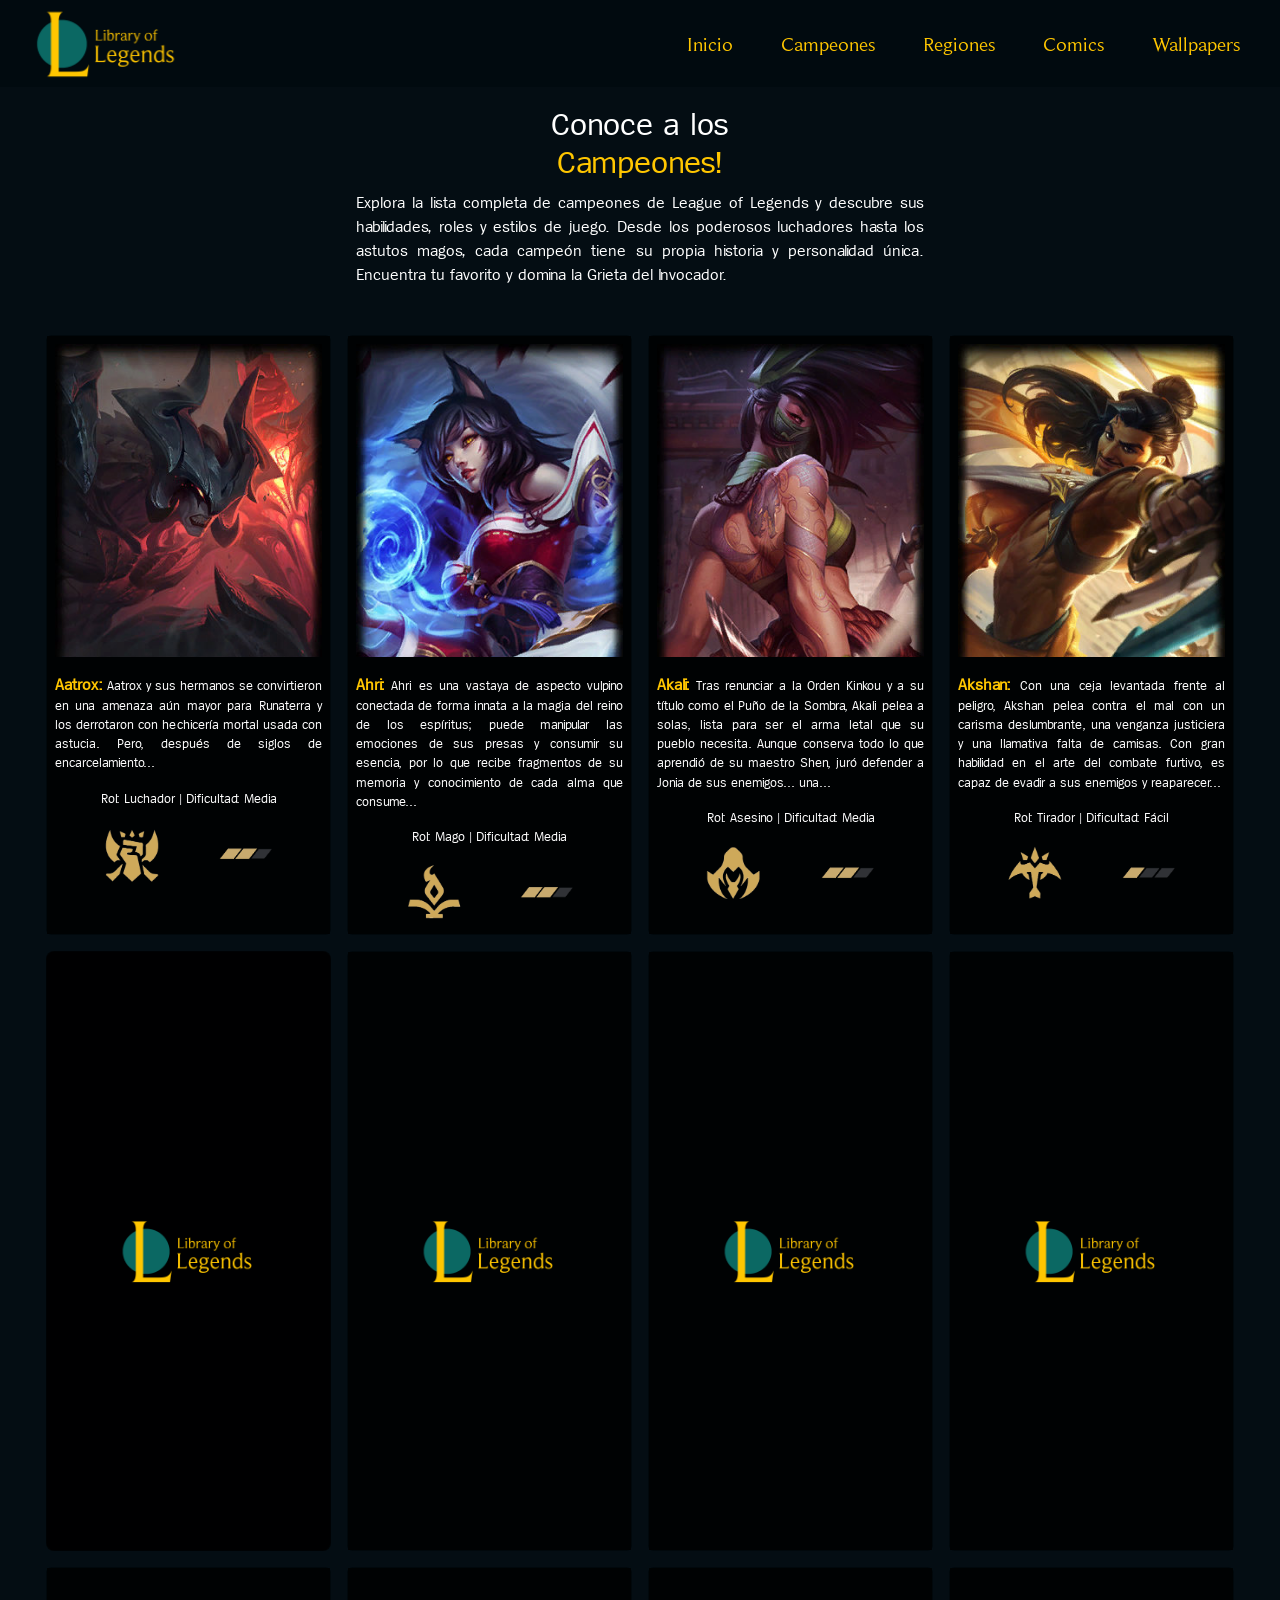
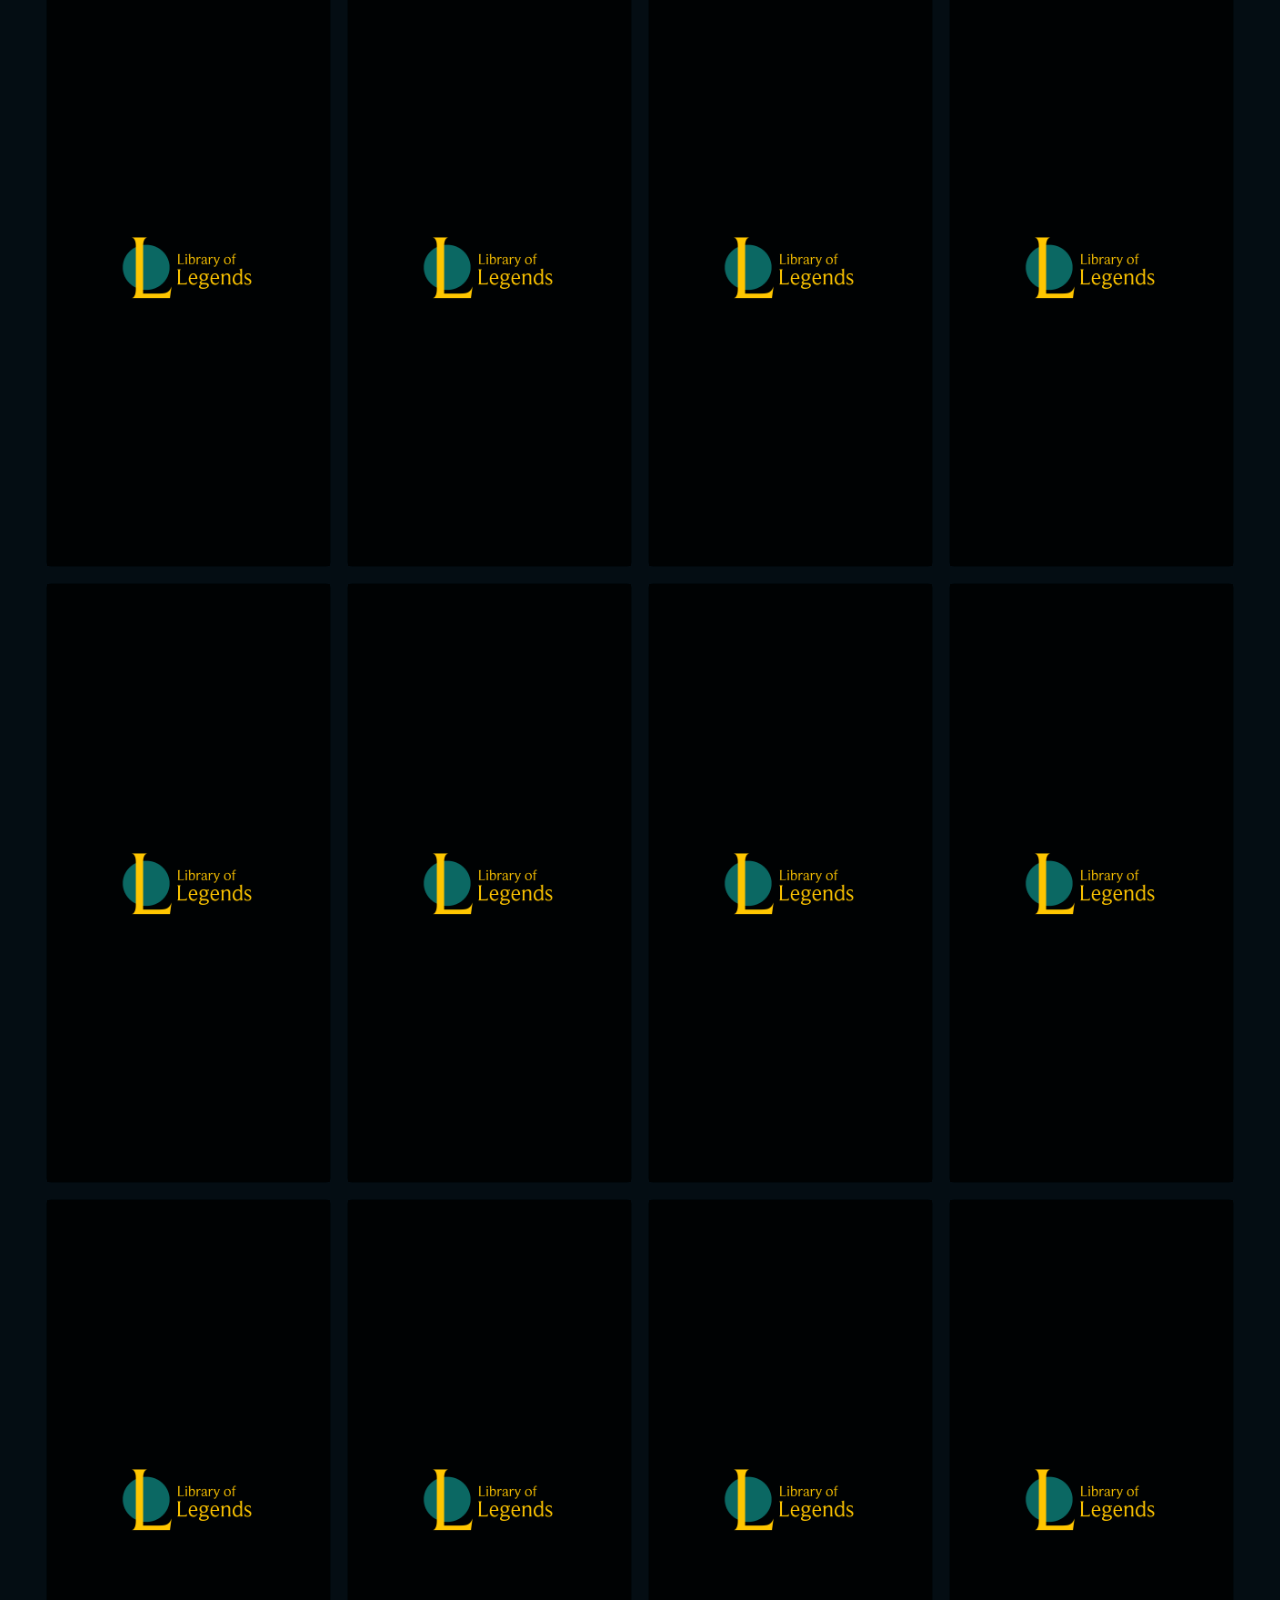
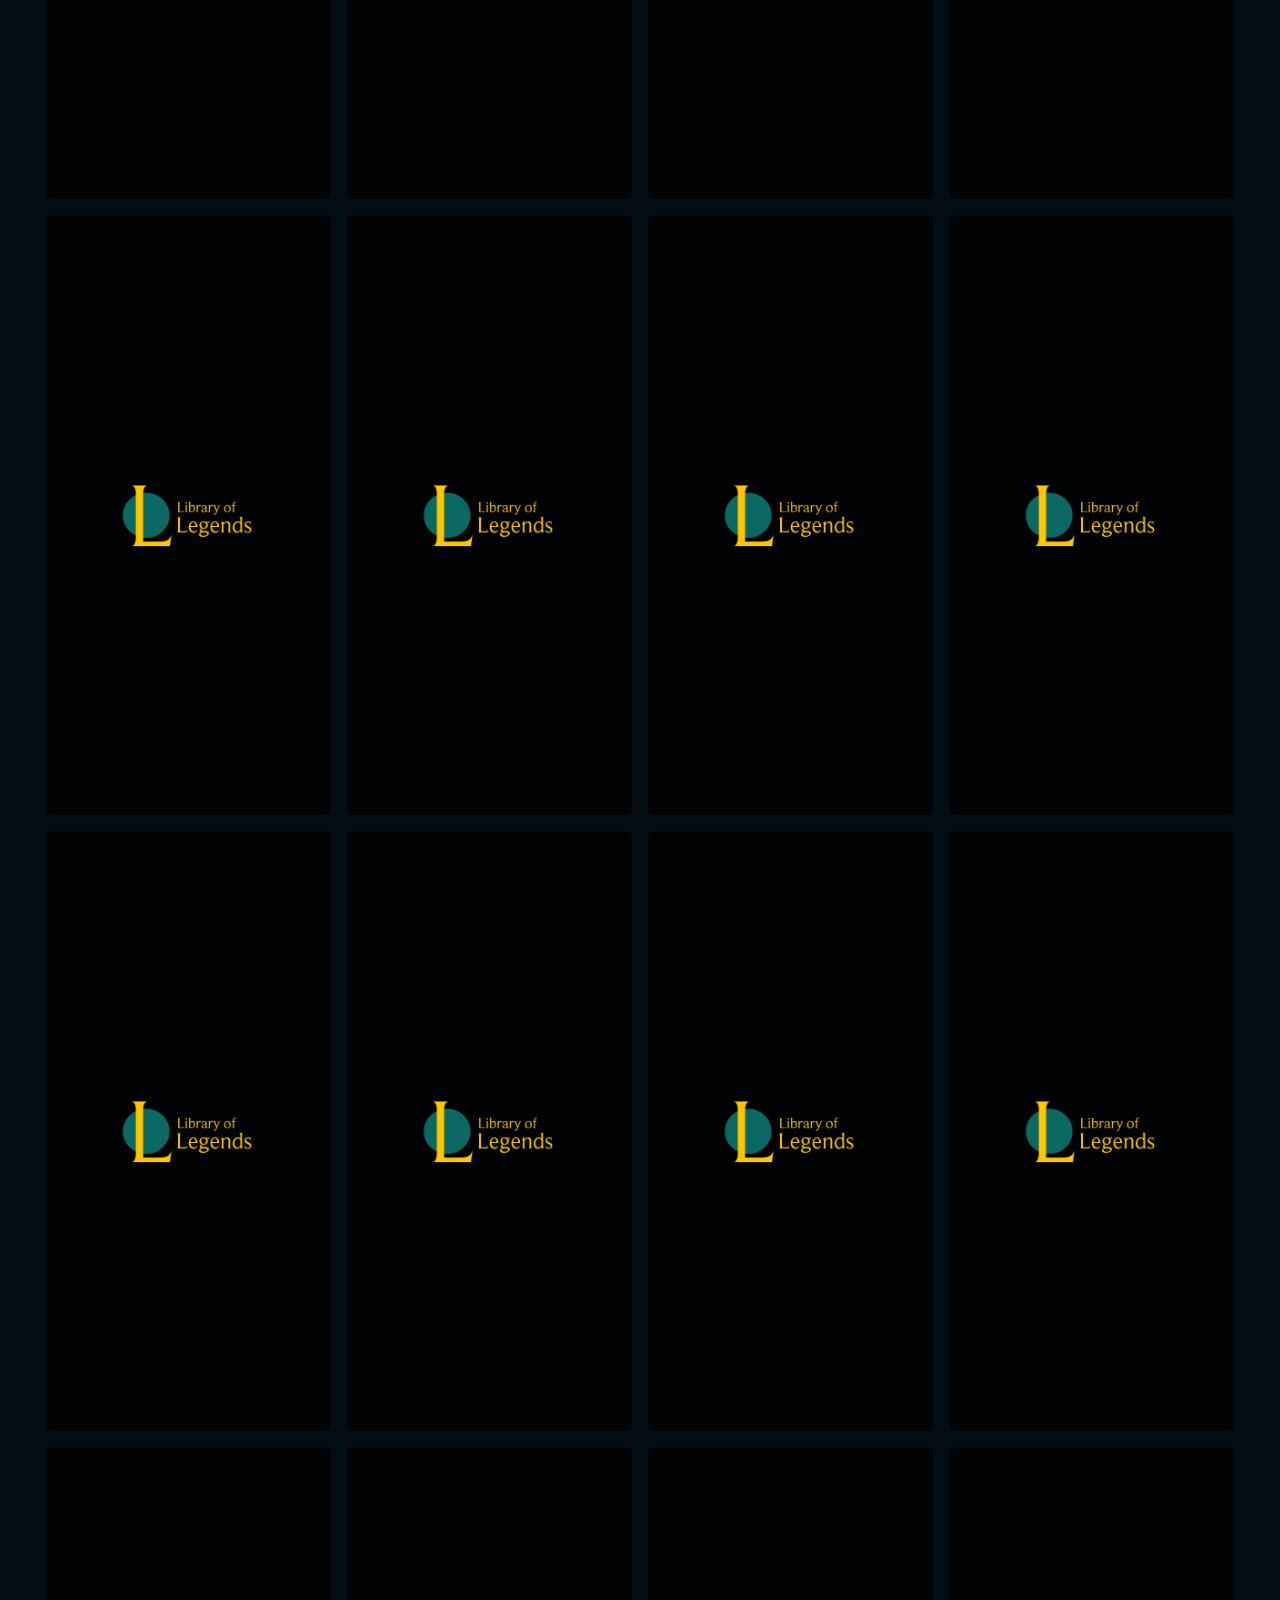
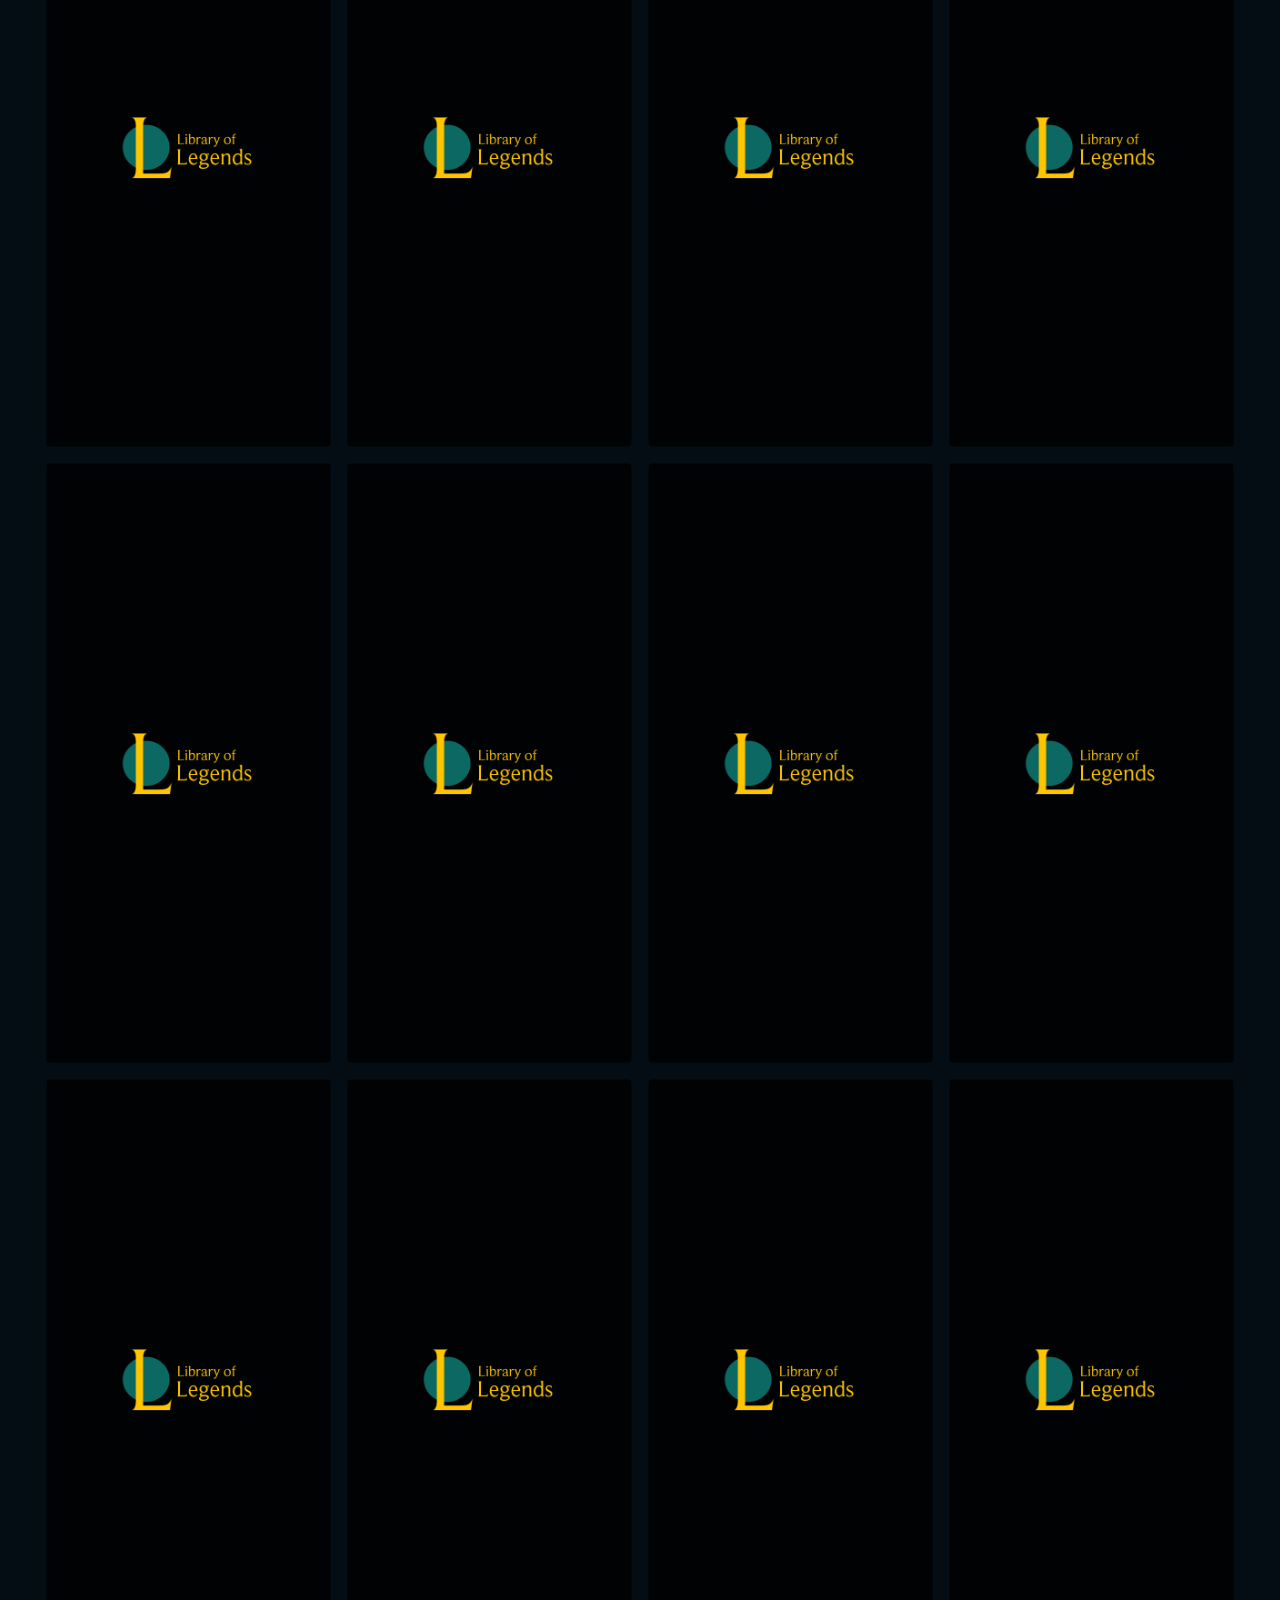
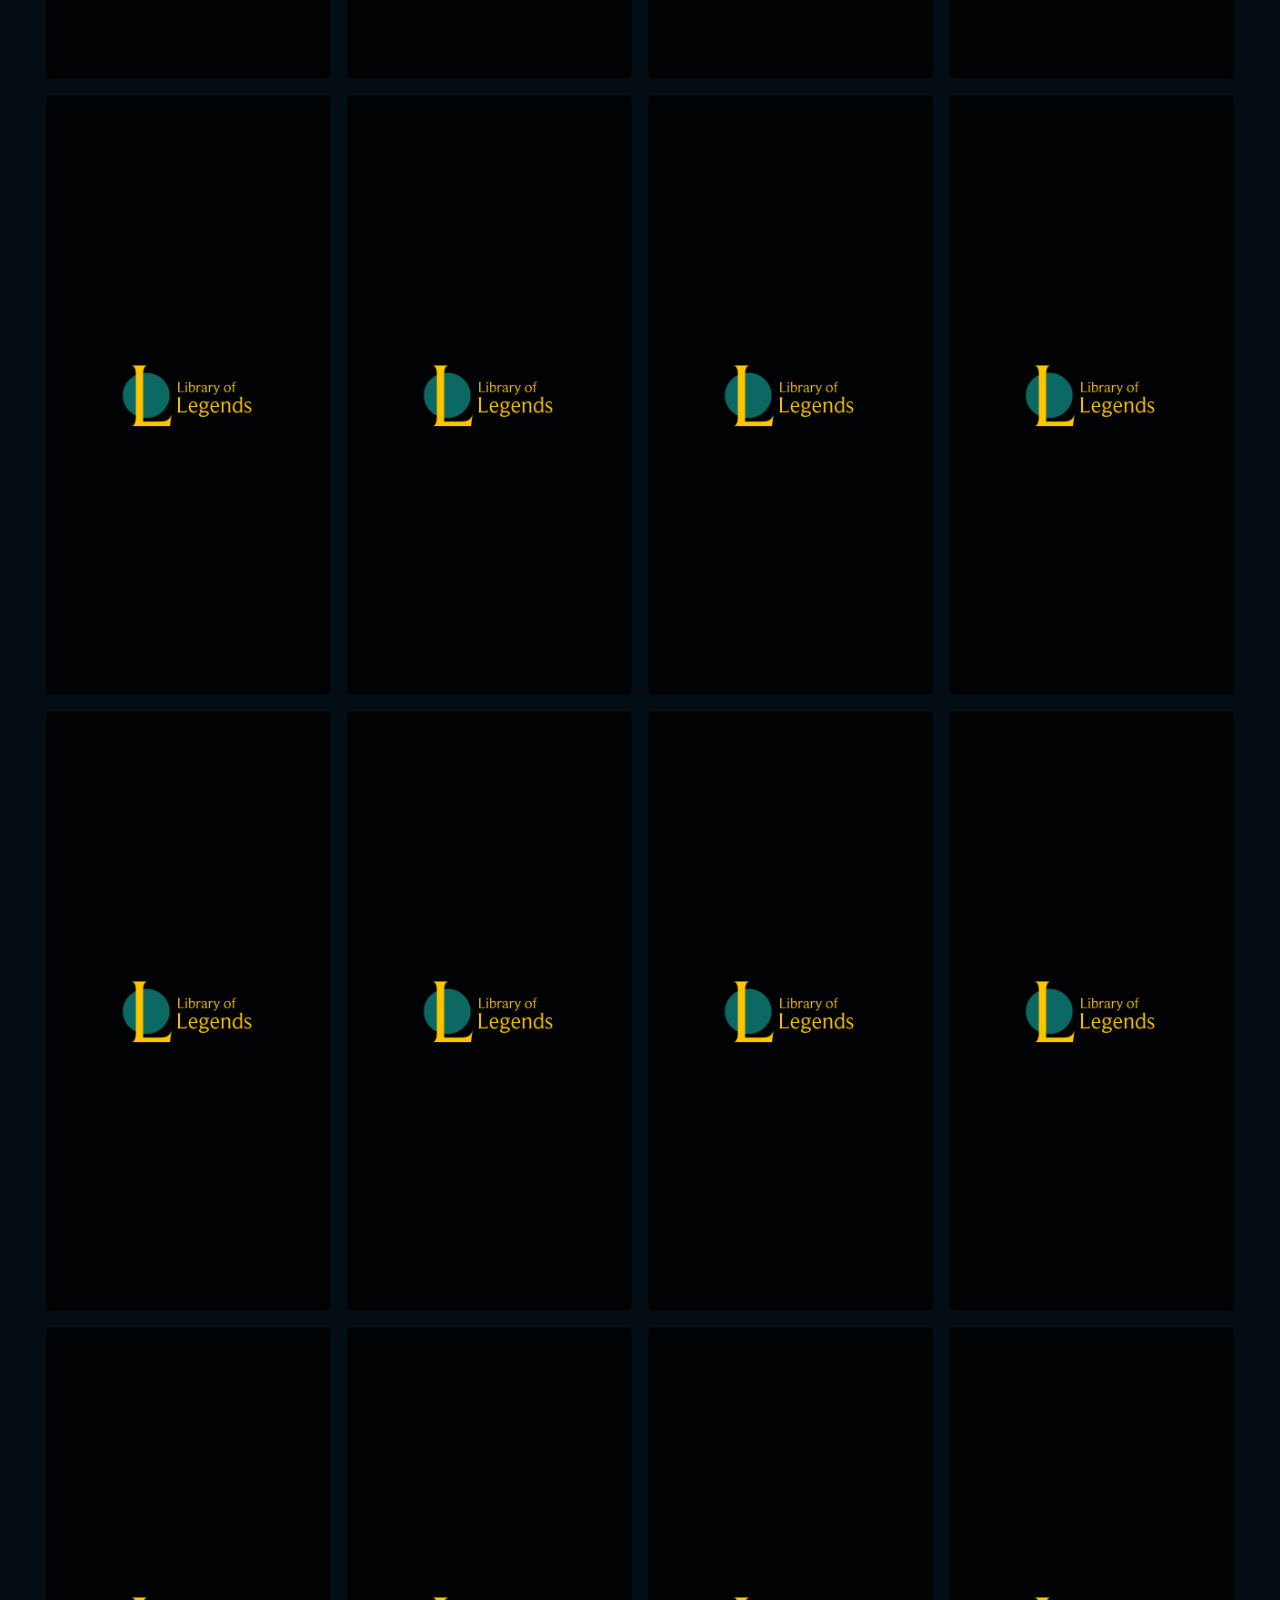
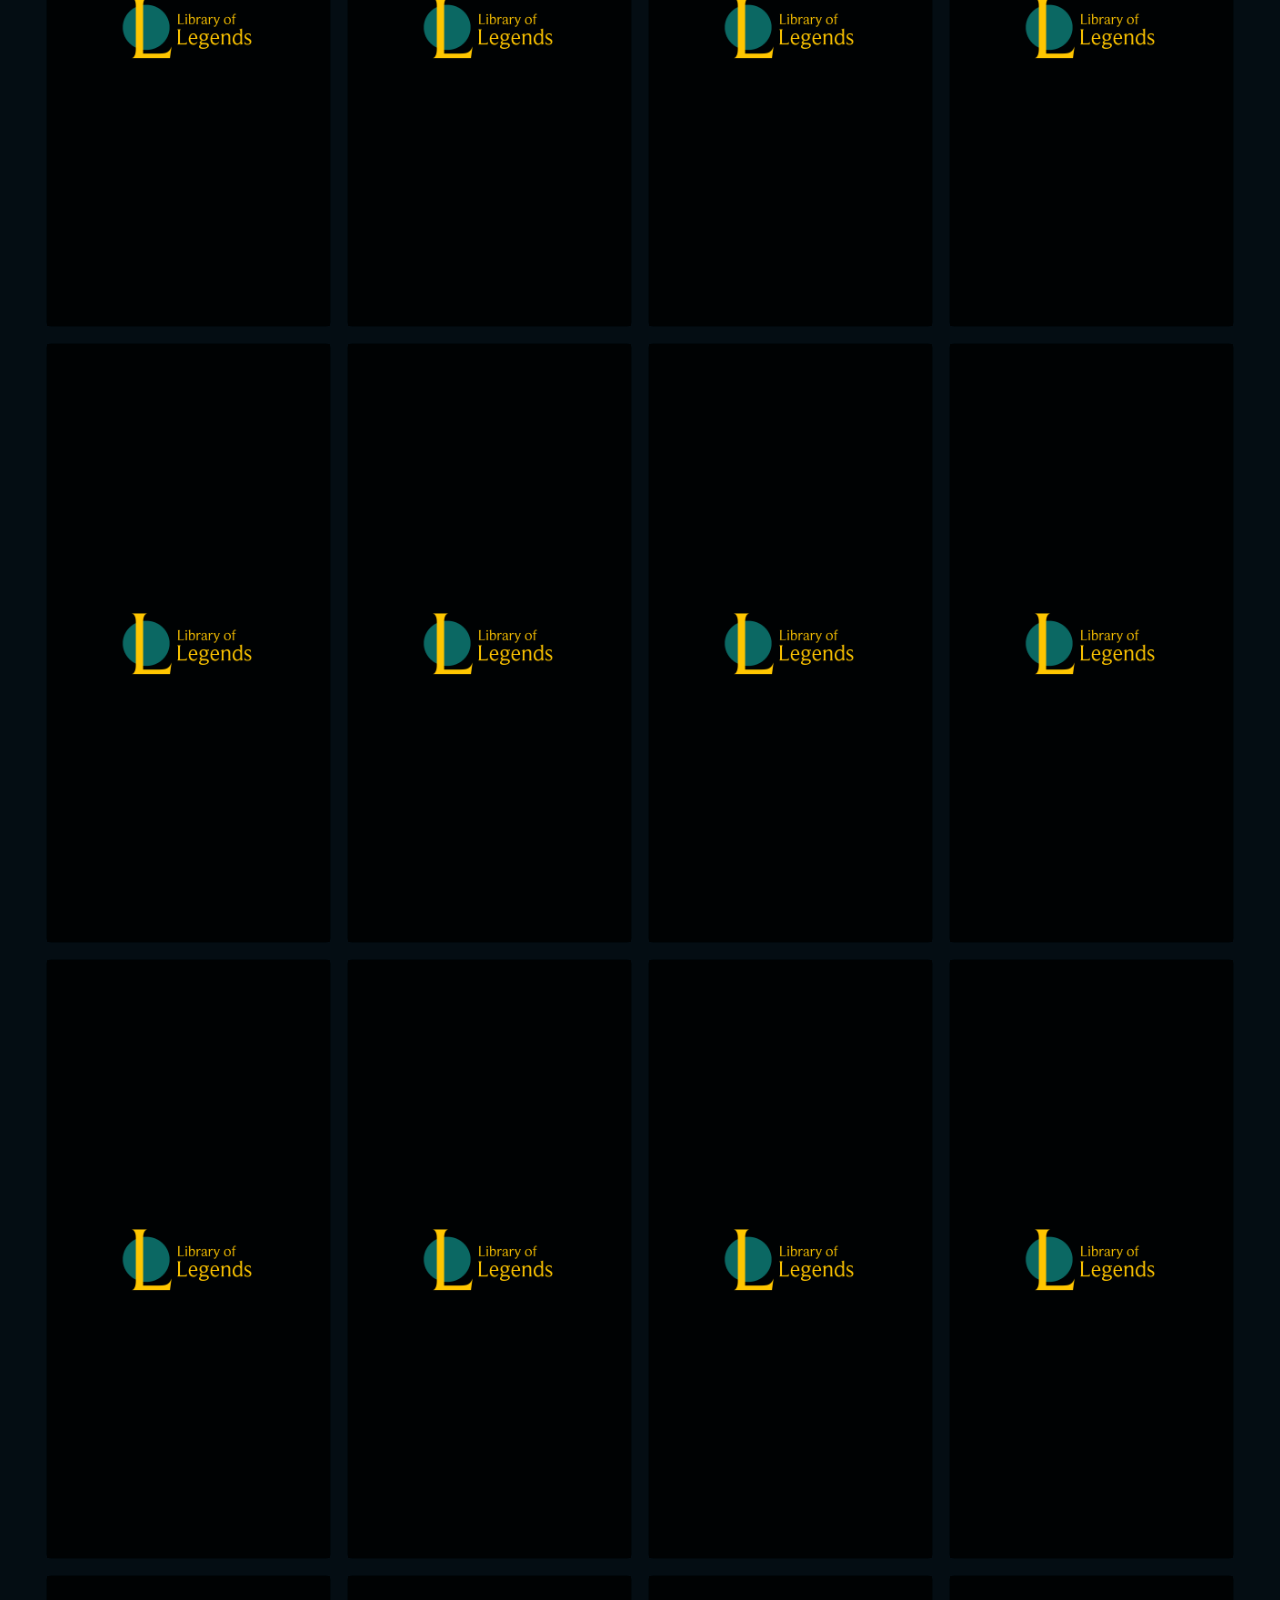
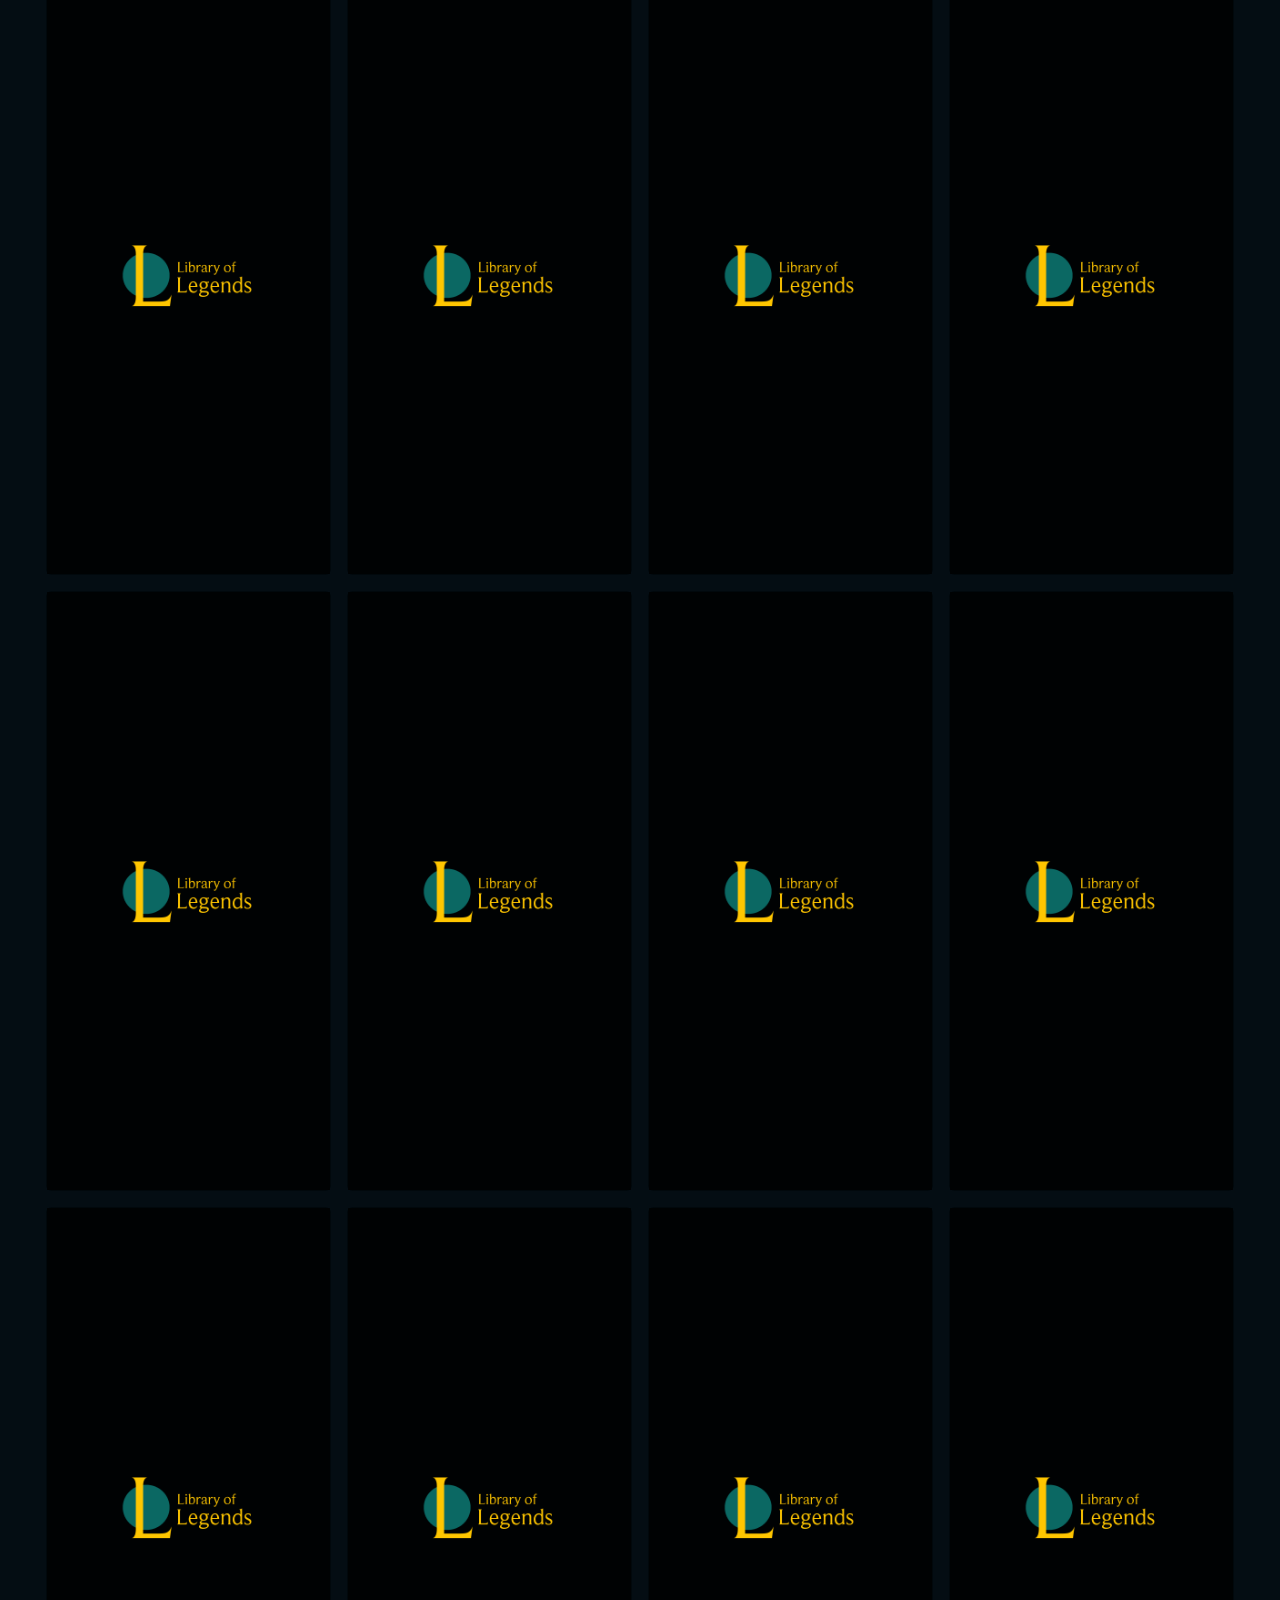
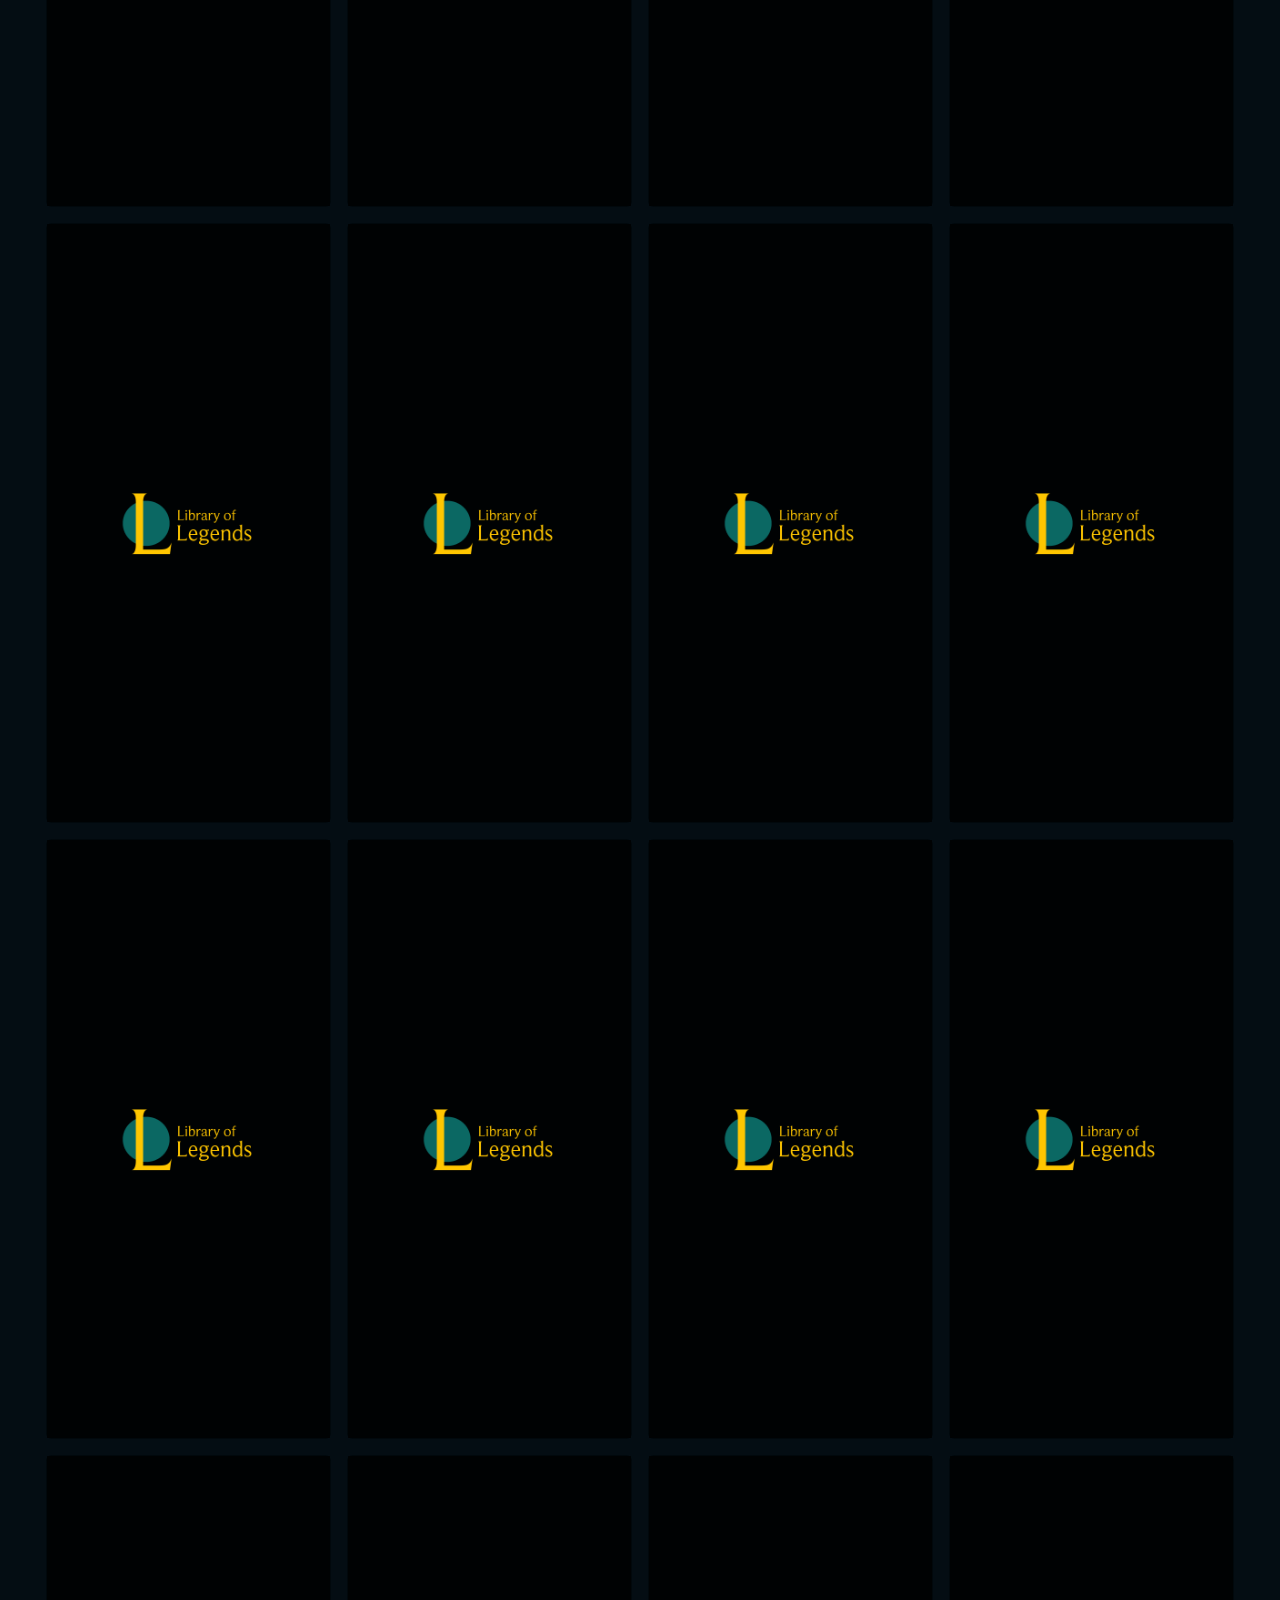
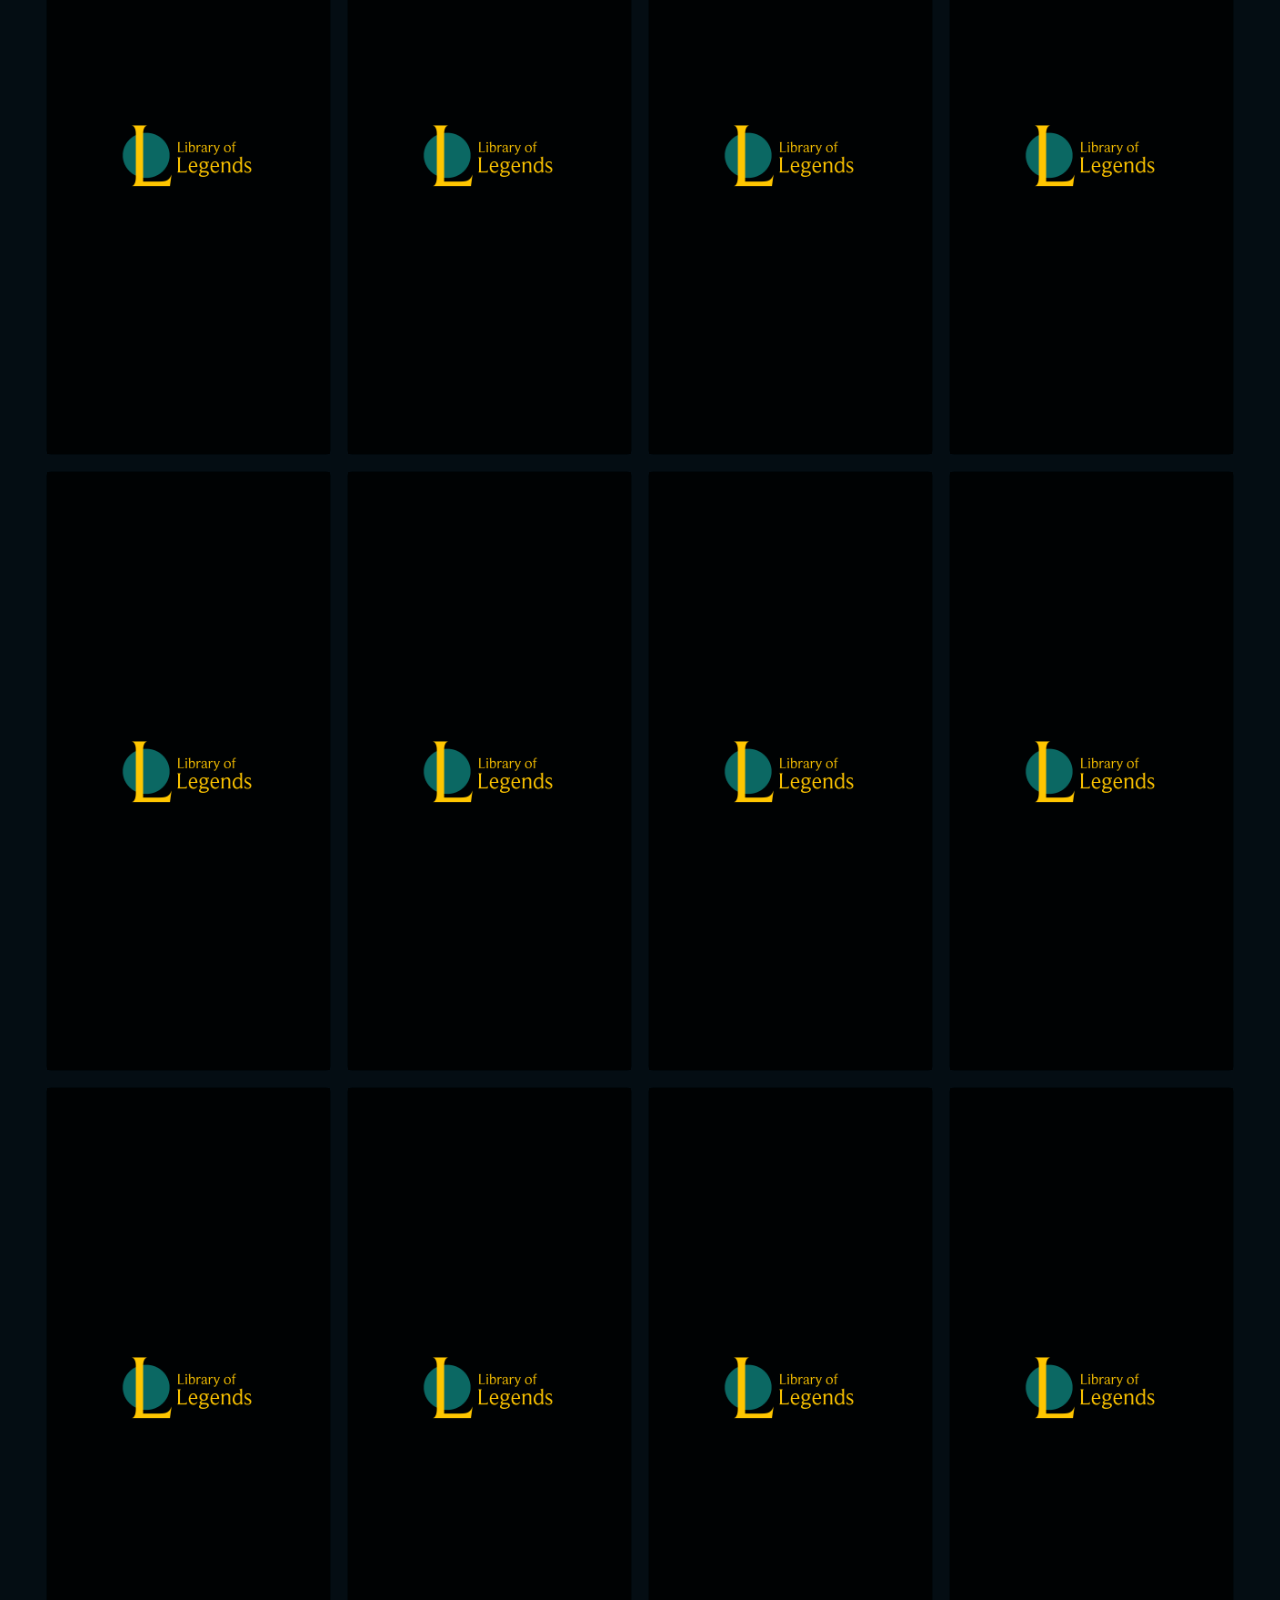
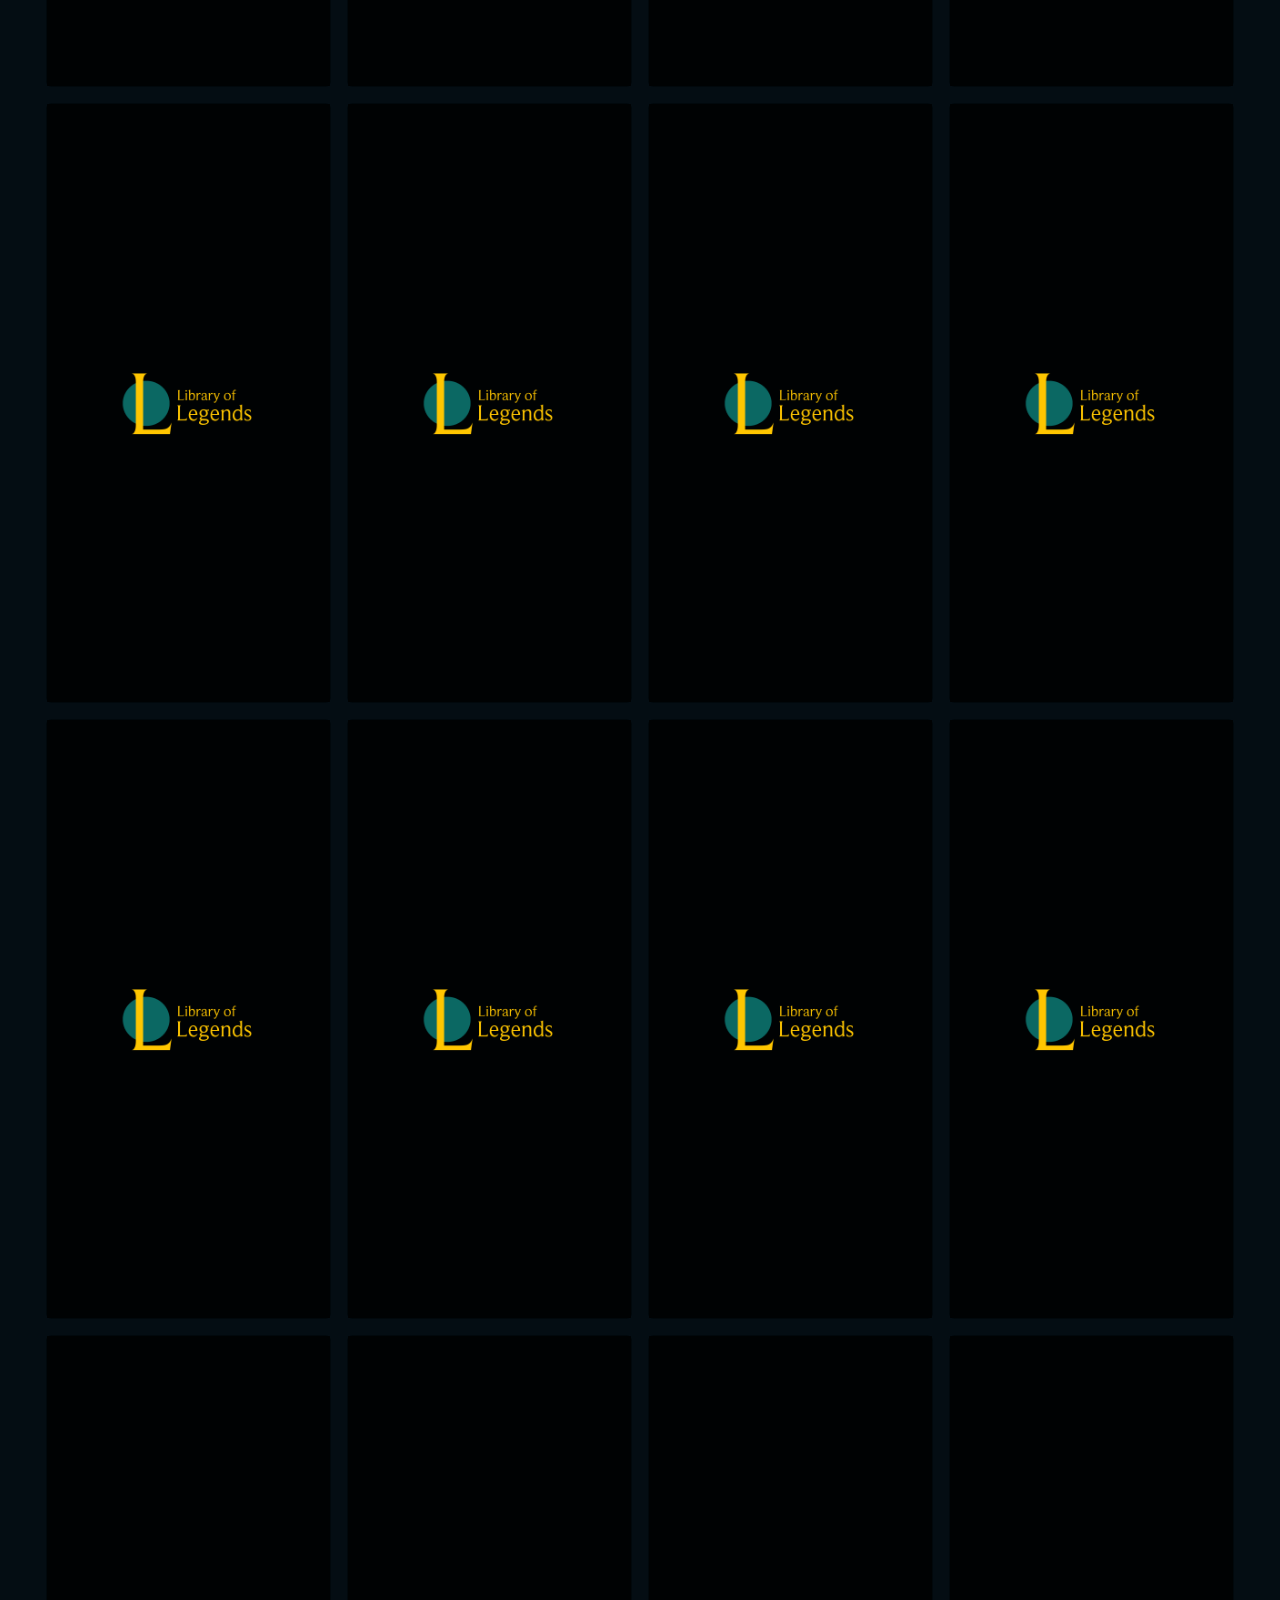
==== commit 11f00013: "Mixins added" ====
--- a/pages/champions.html
+++ b/pages/champions.html
@@ -1,11 +1,11 @@
 <!DOCTYPE html>
-<html lang="en">
+<html lang="es">
 <head>
 	<meta charset="utf-8"/>
 	<meta content="width=device-width, initial-scale=1.0" name="viewport"/>
-	<title>
-	Document
-	</title>
+	<title>Campeones | Library of Legends</title>
+	<meta name="description" content="Descubre la lista de campeones de League of Legends, sus roles, habilidades y estilos de juego. Encuentra tu campeón favorito.">
+	<meta name="keywords" content="campeones League of Legends, personajes LoL, roles LoL, habilidades, luchadores, magos, asesinos, Riot Games">
 	<link href="https://unpkg.com/aos@2.3.1/dist/aos.css" rel="stylesheet"/>
 	<link crossorigin="anonymous" href="https://cdn.jsdelivr.net/npm/bootstrap@5.3.8/dist/css/bootstrap.min.css" integrity="sha384-sRIl4kxILFvY47J16cr9ZwB07vP4J8+LH7qKQnuqkuIAvNWLzeN8tE5YBujZqJLB" rel="stylesheet"/>
 	<link href="../assets/css/style.css" rel="stylesheet"/>
@@ -13,7 +13,7 @@
 <body>
 	<header>
 	<nav>
-		<img alt="Logo" class="rotate-center" data-aos="flip-left" data-aos-delay="200" src="../assets/img/icons/site-logo.png"/>
+		<img alt="Logo de Library of Legends" class="rotate-center" data-aos="flip-left" data-aos-delay="200" src="../assets/img/icons/site-logo.png"/>
 		<ul class="navbar-class">
 		<li>
 			<a href="../index.html">
@@ -62,7 +62,7 @@
             <div class="card show-card-box">
                 <div class="card-inner" style="animation-delay: 1.2s;">
                     <div class="backcard">
-                        <img src="../assets/img/icons/site-logo.png" alt="">
+                        <img src="../assets/img/icons/site-logo.png" alt="Revés de la carta con el ícono de Library of Legends">
                     </div>
                     <div class="frontcard">
                         <div class="show-champs-image">
@@ -90,7 +90,7 @@
             <div class="card show-card-box">
                 <div class="card-inner"  style="animation-delay: 1.4s;">
                     <div class="backcard">
-                        <img src="../assets/img/icons/site-logo.png" alt="">
+                        <img src="../assets/img/icons/site-logo.png" alt="Revés de la carta con el ícono de Library of Legends">
                     </div>
                     <div class="frontcard">
                         <div class="show-champs-image">
@@ -118,7 +118,7 @@
             <div class="card show-card-box">
                 <div class="card-inner" style="animation-delay: 1.6s;">
                     <div class="backcard">
-                        <img src="../assets/img/icons/site-logo.png" alt="">
+                        <img src="../assets/img/icons/site-logo.png" alt="Revés de la carta con el ícono de Library of Legends">
                     </div>
                     <div class="frontcard">
                         <div class="show-champs-image">
@@ -146,7 +146,7 @@
             <div class="card show-card-box">
                 <div class="card-inner" style="animation-delay: 1.8s;">
                     <div class="backcard">
-                        <img src="../assets/img/icons/site-logo.png" alt="">
+                        <img src="../assets/img/icons/site-logo.png" alt="Revés de la carta con el ícono de Library of Legends">
                     </div>
                     <div class="frontcard">
                         <div class="show-champs-image">
@@ -174,7 +174,7 @@
             <div class="card show-champs-box">
                 <div class="card-inner" style="animation-delay: 2s;">
                     <div class="backcard">
-                        <img src="../assets/img/icons/site-logo.png" alt="">
+                        <img src="../assets/img/icons/site-logo.png" alt="Revés de la carta con el ícono de Library of Legends">
                     </div>
                     <div class="frontcard">
                         <div class="show-champs-image">
@@ -202,7 +202,7 @@
 		<div class="card show-card-box">
 			<div class="card-inner" style="animation-delay: 2s;">
 			<div class="backcard">
-				<img alt="" src="../assets/img/icons/site-logo.png"/>
+				<img alt="Revés de la carta con el ícono de Library of Legends" src="../assets/img/icons/site-logo.png"/>
 			</div>
 			<div class="frontcard">
 				<div class="show-champs-image">
@@ -235,7 +235,7 @@
 		<div class="card show-card-box">
 			<div class="card-inner" style="animation-delay: 1.8s;">
 			<div class="backcard">
-				<img alt="" src="../assets/img/icons/site-logo.png"/>
+				<img alt="Revés de la carta con el ícono de Library of Legends" src="../assets/img/icons/site-logo.png"/>
 			</div>
 			<div class="frontcard">
 				<div class="show-champs-image">
@@ -268,7 +268,7 @@
 		<div class="card show-card-box">
 			<div class="card-inner" style="animation-delay: 1.6s;">
 			<div class="backcard">
-				<img alt="" src="../assets/img/icons/site-logo.png"/>
+				<img alt="Revés de la carta con el ícono de Library of Legends" src="../assets/img/icons/site-logo.png"/>
 			</div>
 			<div class="frontcard">
 				<div class="show-champs-image">
@@ -301,7 +301,7 @@
 		<div class="card show-card-box">
 			<div class="card-inner" style="animation-delay: 1.4s;">
 			<div class="backcard">
-				<img alt="" src="../assets/img/icons/site-logo.png"/>
+				<img alt="Revés de la carta con el ícono de Library of Legends" src="../assets/img/icons/site-logo.png"/>
 			</div>
 			<div class="frontcard">
 				<div class="show-champs-image">
@@ -334,7 +334,7 @@
 		<div class="card show-card-box">
 			<div class="card-inner" style="animation-delay: 1.2s;">
 			<div class="backcard">
-				<img alt="" src="../assets/img/icons/site-logo.png"/>
+				<img alt="Revés de la carta con el ícono de Library of Legends" src="../assets/img/icons/site-logo.png"/>
 			</div>
 			<div class="frontcard">
 				<div class="show-champs-image">
@@ -367,7 +367,7 @@
 		<div class="card show-card-box">
 			<div class="card-inner" style="animation-delay: 1.2s;">
 			<div class="backcard">
-				<img alt="" src="../assets/img/icons/site-logo.png"/>
+				<img alt="Revés de la carta con el ícono de Library of Legends" src="../assets/img/icons/site-logo.png"/>
 			</div>
 			<div class="frontcard">
 				<div class="show-champs-image">
@@ -400,7 +400,7 @@
 		<div class="card show-card-box">
 			<div class="card-inner" style="animation-delay: 1.4s;">
 			<div class="backcard">
-				<img alt="" src="../assets/img/icons/site-logo.png"/>
+				<img alt="Revés de la carta con el ícono de Library of Legends" src="../assets/img/icons/site-logo.png"/>
 			</div>
 			<div class="frontcard">
 				<div class="show-champs-image">
@@ -433,7 +433,7 @@
 		<div class="card show-card-box">
 			<div class="card-inner" style="animation-delay: 1.6s;">
 			<div class="backcard">
-				<img alt="" src="../assets/img/icons/site-logo.png"/>
+				<img alt="Revés de la carta con el ícono de Library of Legends" src="../assets/img/icons/site-logo.png"/>
 			</div>
 			<div class="frontcard">
 				<div class="show-champs-image">
@@ -466,7 +466,7 @@
 		<div class="card show-card-box">
 			<div class="card-inner" style="animation-delay: 1.8s;">
 			<div class="backcard">
-				<img alt="" src="../assets/img/icons/site-logo.png"/>
+				<img alt="Revés de la carta con el ícono de Library of Legends" src="../assets/img/icons/site-logo.png"/>
 			</div>
 			<div class="frontcard">
 				<div class="show-champs-image">
@@ -499,7 +499,7 @@
 		<div class="card show-card-box">
 			<div class="card-inner" style="animation-delay: 2s;">
 			<div class="backcard">
-				<img alt="" src="../assets/img/icons/site-logo.png"/>
+				<img alt="Revés de la carta con el ícono de Library of Legends" src="../assets/img/icons/site-logo.png"/>
 			</div>
 			<div class="frontcard">
 				<div class="show-champs-image">
@@ -532,7 +532,7 @@
 		<div class="card show-card-box">
 			<div class="card-inner" style="animation-delay: 2s;">
 			<div class="backcard">
-				<img alt="" src="../assets/img/icons/site-logo.png"/>
+				<img alt="Revés de la carta con el ícono de Library of Legends" src="../assets/img/icons/site-logo.png"/>
 			</div>
 			<div class="frontcard">
 				<div class="show-champs-image">
@@ -565,7 +565,7 @@
 		<div class="card show-card-box">
 			<div class="card-inner" style="animation-delay: 1.8s;">
 			<div class="backcard">
-				<img alt="" src="../assets/img/icons/site-logo.png"/>
+				<img alt="Revés de la carta con el ícono de Library of Legends" src="../assets/img/icons/site-logo.png"/>
 			</div>
 			<div class="frontcard">
 				<div class="show-champs-image">
@@ -598,7 +598,7 @@
 		<div class="card show-card-box">
 			<div class="card-inner" style="animation-delay: 1.6s;">
 			<div class="backcard">
-				<img alt="" src="../assets/img/icons/site-logo.png"/>
+				<img alt="Revés de la carta con el ícono de Library of Legends" src="../assets/img/icons/site-logo.png"/>
 			</div>
 			<div class="frontcard">
 				<div class="show-champs-image">
@@ -631,7 +631,7 @@
 		<div class="card show-card-box">
 			<div class="card-inner" style="animation-delay: 1.4s;">
 			<div class="backcard">
-				<img alt="" src="../assets/img/icons/site-logo.png"/>
+				<img alt="Revés de la carta con el ícono de Library of Legends" src="../assets/img/icons/site-logo.png"/>
 			</div>
 			<div class="frontcard">
 				<div class="show-champs-image">
@@ -664,7 +664,7 @@
 		<div class="card show-card-box">
 			<div class="card-inner" style="animation-delay: 1.2s;">
 			<div class="backcard">
-				<img alt="" src="../assets/img/icons/site-logo.png"/>
+				<img alt="Revés de la carta con el ícono de Library of Legends" src="../assets/img/icons/site-logo.png"/>
 			</div>
 			<div class="frontcard">
 				<div class="show-champs-image">
@@ -697,7 +697,7 @@
 		<div class="card show-card-box">
 			<div class="card-inner" style="animation-delay: 1.2s;">
 			<div class="backcard">
-				<img alt="" src="../assets/img/icons/site-logo.png"/>
+				<img alt="Revés de la carta con el ícono de Library of Legends" src="../assets/img/icons/site-logo.png"/>
 			</div>
 			<div class="frontcard">
 				<div class="show-champs-image">
@@ -730,7 +730,7 @@
 		<div class="card show-card-box">
 			<div class="card-inner" style="animation-delay: 1.4s;">
 			<div class="backcard">
-				<img alt="" src="../assets/img/icons/site-logo.png"/>
+				<img alt="Revés de la carta con el ícono de Library of Legends" src="../assets/img/icons/site-logo.png"/>
 			</div>
 			<div class="frontcard">
 				<div class="show-champs-image">
@@ -763,7 +763,7 @@
 		<div class="card show-card-box">
 			<div class="card-inner" style="animation-delay: 1.6s;">
 			<div class="backcard">
-				<img alt="" src="../assets/img/icons/site-logo.png"/>
+				<img alt="Revés de la carta con el ícono de Library of Legends" src="../assets/img/icons/site-logo.png"/>
 			</div>
 			<div class="frontcard">
 				<div class="show-champs-image">
@@ -796,7 +796,7 @@
 		<div class="card show-card-box">
 			<div class="card-inner" style="animation-delay: 1.8s;">
 			<div class="backcard">
-				<img alt="" src="../assets/img/icons/site-logo.png"/>
+				<img alt="Revés de la carta con el ícono de Library of Legends" src="../assets/img/icons/site-logo.png"/>
 			</div>
 			<div class="frontcard">
 				<div class="show-champs-image">
@@ -829,7 +829,7 @@
 		<div class="card show-card-box">
 			<div class="card-inner" style="animation-delay: 2s;">
 			<div class="backcard">
-				<img alt="" src="../assets/img/icons/site-logo.png"/>
+				<img alt="Revés de la carta con el ícono de Library of Legends" src="../assets/img/icons/site-logo.png"/>
 			</div>
 			<div class="frontcard">
 				<div class="show-champs-image">
@@ -862,7 +862,7 @@
 		<div class="card show-card-box">
 			<div class="card-inner" style="animation-delay: 2s;">
 			<div class="backcard">
-				<img alt="" src="../assets/img/icons/site-logo.png"/>
+				<img alt="Revés de la carta con el ícono de Library of Legends" src="../assets/img/icons/site-logo.png"/>
 			</div>
 			<div class="frontcard">
 				<div class="show-champs-image">
@@ -895,7 +895,7 @@
 		<div class="card show-card-box">
 			<div class="card-inner" style="animation-delay: 1.8s;">
 			<div class="backcard">
-				<img alt="" src="../assets/img/icons/site-logo.png"/>
+				<img alt="Revés de la carta con el ícono de Library of Legends" src="../assets/img/icons/site-logo.png"/>
 			</div>
 			<div class="frontcard">
 				<div class="show-champs-image">
@@ -928,7 +928,7 @@
 		<div class="card show-card-box">
 			<div class="card-inner" style="animation-delay: 1.6s;">
 			<div class="backcard">
-				<img alt="" src="../assets/img/icons/site-logo.png"/>
+				<img alt="Revés de la carta con el ícono de Library of Legends" src="../assets/img/icons/site-logo.png"/>
 			</div>
 			<div class="frontcard">
 				<div class="show-champs-image">
@@ -961,7 +961,7 @@
 		<div class="card show-card-box">
 			<div class="card-inner" style="animation-delay: 1.4s;">
 			<div class="backcard">
-				<img alt="" src="../assets/img/icons/site-logo.png"/>
+				<img alt="Revés de la carta con el ícono de Library of Legends" src="../assets/img/icons/site-logo.png"/>
 			</div>
 			<div class="frontcard">
 				<div class="show-champs-image">
@@ -994,7 +994,7 @@
 		<div class="card show-card-box">
 			<div class="card-inner" style="animation-delay: 1.2s;">
 			<div class="backcard">
-				<img alt="" src="../assets/img/icons/site-logo.png"/>
+				<img alt="Revés de la carta con el ícono de Library of Legends" src="../assets/img/icons/site-logo.png"/>
 			</div>
 			<div class="frontcard">
 				<div class="show-champs-image">
@@ -1027,7 +1027,7 @@
 		<div class="card show-card-box">
 			<div class="card-inner" style="animation-delay: 1.2s;">
 			<div class="backcard">
-				<img alt="" src="../assets/img/icons/site-logo.png"/>
+				<img alt="Revés de la carta con el ícono de Library of Legends" src="../assets/img/icons/site-logo.png"/>
 			</div>
 			<div class="frontcard">
 				<div class="show-champs-image">
@@ -1060,7 +1060,7 @@
 		<div class="card show-card-box">
 			<div class="card-inner" style="animation-delay: 1.4s;">
 			<div class="backcard">
-				<img alt="" src="../assets/img/icons/site-logo.png"/>
+				<img alt="Revés de la carta con el ícono de Library of Legends" src="../assets/img/icons/site-logo.png"/>
 			</div>
 			<div class="frontcard">
 				<div class="show-champs-image">
@@ -1093,7 +1093,7 @@
 		<div class="card show-card-box">
 			<div class="card-inner" style="animation-delay: 1.6s;">
 			<div class="backcard">
-				<img alt="" src="../assets/img/icons/site-logo.png"/>
+				<img alt="Revés de la carta con el ícono de Library of Legends" src="../assets/img/icons/site-logo.png"/>
 			</div>
 			<div class="frontcard">
 				<div class="show-champs-image">
@@ -1126,7 +1126,7 @@
 		<div class="card show-card-box">
 			<div class="card-inner" style="animation-delay: 1.8s;">
 			<div class="backcard">
-				<img alt="" src="../assets/img/icons/site-logo.png"/>
+				<img alt="Revés de la carta con el ícono de Library of Legends" src="../assets/img/icons/site-logo.png"/>
 			</div>
 			<div class="frontcard">
 				<div class="show-champs-image">
@@ -1159,7 +1159,7 @@
 		<div class="card show-card-box">
 			<div class="card-inner" style="animation-delay: 2s;">
 			<div class="backcard">
-				<img alt="" src="../assets/img/icons/site-logo.png"/>
+				<img alt="Revés de la carta con el ícono de Library of Legends" src="../assets/img/icons/site-logo.png"/>
 			</div>
 			<div class="frontcard">
 				<div class="show-champs-image">
@@ -1192,7 +1192,7 @@
 		<div class="card show-card-box">
 			<div class="card-inner" style="animation-delay: 2s;">
 			<div class="backcard">
-				<img alt="" src="../assets/img/icons/site-logo.png"/>
+				<img alt="Revés de la carta con el ícono de Library of Legends" src="../assets/img/icons/site-logo.png"/>
 			</div>
 			<div class="frontcard">
 				<div class="show-champs-image">
@@ -1225,7 +1225,7 @@
 		<div class="card show-card-box">
 			<div class="card-inner" style="animation-delay: 1.8s;">
 			<div class="backcard">
-				<img alt="" src="../assets/img/icons/site-logo.png"/>
+				<img alt="Revés de la carta con el ícono de Library of Legends" src="../assets/img/icons/site-logo.png"/>
 			</div>
 			<div class="frontcard">
 				<div class="show-champs-image">
@@ -1258,7 +1258,7 @@
 		<div class="card show-card-box">
 			<div class="card-inner" style="animation-delay: 1.6s;">
 			<div class="backcard">
-				<img alt="" src="../assets/img/icons/site-logo.png"/>
+				<img alt="Revés de la carta con el ícono de Library of Legends" src="../assets/img/icons/site-logo.png"/>
 			</div>
 			<div class="frontcard">
 				<div class="show-champs-image">
@@ -1291,7 +1291,7 @@
 		<div class="card show-card-box">
 			<div class="card-inner" style="animation-delay: 1.4s;">
 			<div class="backcard">
-				<img alt="" src="../assets/img/icons/site-logo.png"/>
+				<img alt="Revés de la carta con el ícono de Library of Legends" src="../assets/img/icons/site-logo.png"/>
 			</div>
 			<div class="frontcard">
 				<div class="show-champs-image">
@@ -1324,7 +1324,7 @@
 		<div class="card show-card-box">
 			<div class="card-inner" style="animation-delay: 1.2s;">
 			<div class="backcard">
-				<img alt="" src="../assets/img/icons/site-logo.png"/>
+				<img alt="Revés de la carta con el ícono de Library of Legends" src="../assets/img/icons/site-logo.png"/>
 			</div>
 			<div class="frontcard">
 				<div class="show-champs-image">
@@ -1357,7 +1357,7 @@
 		<div class="card show-card-box">
 			<div class="card-inner" style="animation-delay: 1.2s;">
 			<div class="backcard">
-				<img alt="" src="../assets/img/icons/site-logo.png"/>
+				<img alt="Revés de la carta con el ícono de Library of Legends" src="../assets/img/icons/site-logo.png"/>
 			</div>
 			<div class="frontcard">
 				<div class="show-champs-image">
@@ -1390,7 +1390,7 @@
 		<div class="card show-card-box">
 			<div class="card-inner" style="animation-delay: 1.4s;">
 			<div class="backcard">
-				<img alt="" src="../assets/img/icons/site-logo.png"/>
+				<img alt="Revés de la carta con el ícono de Library of Legends" src="../assets/img/icons/site-logo.png"/>
 			</div>
 			<div class="frontcard">
 				<div class="show-champs-image">
@@ -1423,7 +1423,7 @@
 		<div class="card show-card-box">
 			<div class="card-inner" style="animation-delay: 1.6s;">
 			<div class="backcard">
-				<img alt="" src="../assets/img/icons/site-logo.png"/>
+				<img alt="Revés de la carta con el ícono de Library of Legends" src="../assets/img/icons/site-logo.png"/>
 			</div>
 			<div class="frontcard">
 				<div class="show-champs-image">
@@ -1456,7 +1456,7 @@
 		<div class="card show-card-box">
 			<div class="card-inner" style="animation-delay: 1.8s;">
 			<div class="backcard">
-				<img alt="" src="../assets/img/icons/site-logo.png"/>
+				<img alt="Revés de la carta con el ícono de Library of Legends" src="../assets/img/icons/site-logo.png"/>
 			</div>
 			<div class="frontcard">
 				<div class="show-champs-image">
@@ -1489,7 +1489,7 @@
 		<div class="card show-card-box">
 			<div class="card-inner" style="animation-delay: 2s;">
 			<div class="backcard">
-				<img alt="" src="../assets/img/icons/site-logo.png"/>
+				<img alt="Revés de la carta con el ícono de Library of Legends" src="../assets/img/icons/site-logo.png"/>
 			</div>
 			<div class="frontcard">
 				<div class="show-champs-image">
@@ -1522,7 +1522,7 @@
 		<div class="card show-card-box">
 			<div class="card-inner" style="animation-delay: 2s;">
 			<div class="backcard">
-				<img alt="" src="../assets/img/icons/site-logo.png"/>
+				<img alt="Revés de la carta con el ícono de Library of Legends" src="../assets/img/icons/site-logo.png"/>
 			</div>
 			<div class="frontcard">
 				<div class="show-champs-image">
@@ -1555,7 +1555,7 @@
 		<div class="card show-card-box">
 			<div class="card-inner" style="animation-delay: 1.8s;">
 			<div class="backcard">
-				<img alt="" src="../assets/img/icons/site-logo.png"/>
+				<img alt="Revés de la carta con el ícono de Library of Legends" src="../assets/img/icons/site-logo.png"/>
 			</div>
 			<div class="frontcard">
 				<div class="show-champs-image">
@@ -1588,7 +1588,7 @@
 		<div class="card show-card-box">
 			<div class="card-inner" style="animation-delay: 1.6s;">
 			<div class="backcard">
-				<img alt="" src="../assets/img/icons/site-logo.png"/>
+				<img alt="Revés de la carta con el ícono de Library of Legends" src="../assets/img/icons/site-logo.png"/>
 			</div>
 			<div class="frontcard">
 				<div class="show-champs-image">
@@ -1621,7 +1621,7 @@
 		<div class="card show-card-box">
 			<div class="card-inner" style="animation-delay: 1.4s;">
 			<div class="backcard">
-				<img alt="" src="../assets/img/icons/site-logo.png"/>
+				<img alt="Revés de la carta con el ícono de Library of Legends" src="../assets/img/icons/site-logo.png"/>
 			</div>
 			<div class="frontcard">
 				<div class="show-champs-image">
@@ -1654,7 +1654,7 @@
 		<div class="card show-card-box">
 			<div class="card-inner" style="animation-delay: 1.2s;">
 			<div class="backcard">
-				<img alt="" src="../assets/img/icons/site-logo.png"/>
+				<img alt="Revés de la carta con el ícono de Library of Legends" src="../assets/img/icons/site-logo.png"/>
 			</div>
 			<div class="frontcard">
 				<div class="show-champs-image">
@@ -1687,7 +1687,7 @@
 		<div class="card show-card-box">
 			<div class="card-inner" style="animation-delay: 1.2s;">
 			<div class="backcard">
-				<img alt="" src="../assets/img/icons/site-logo.png"/>
+				<img alt="Revés de la carta con el ícono de Library of Legends" src="../assets/img/icons/site-logo.png"/>
 			</div>
 			<div class="frontcard">
 				<div class="show-champs-image">
@@ -1720,7 +1720,7 @@
 		<div class="card show-card-box">
 			<div class="card-inner" style="animation-delay: 1.4s;">
 			<div class="backcard">
-				<img alt="" src="../assets/img/icons/site-logo.png"/>
+				<img alt="Revés de la carta con el ícono de Library of Legends" src="../assets/img/icons/site-logo.png"/>
 			</div>
 			<div class="frontcard">
 				<div class="show-champs-image">
@@ -1753,7 +1753,7 @@
 		<div class="card show-card-box">
 			<div class="card-inner" style="animation-delay: 1.6s;">
 			<div class="backcard">
-				<img alt="" src="../assets/img/icons/site-logo.png"/>
+				<img alt="Revés de la carta con el ícono de Library of Legends" src="../assets/img/icons/site-logo.png"/>
 			</div>
 			<div class="frontcard">
 				<div class="show-champs-image">
@@ -1786,7 +1786,7 @@
 		<div class="card show-card-box">
 			<div class="card-inner" style="animation-delay: 1.8s;">
 			<div class="backcard">
-				<img alt="" src="../assets/img/icons/site-logo.png"/>
+				<img alt="Revés de la carta con el ícono de Library of Legends" src="../assets/img/icons/site-logo.png"/>
 			</div>
 			<div class="frontcard">
 				<div class="show-champs-image">
@@ -1819,7 +1819,7 @@
 		<div class="card show-card-box">
 			<div class="card-inner" style="animation-delay: 2s;">
 			<div class="backcard">
-				<img alt="" src="../assets/img/icons/site-logo.png"/>
+				<img alt="Revés de la carta con el ícono de Library of Legends" src="../assets/img/icons/site-logo.png"/>
 			</div>
 			<div class="frontcard">
 				<div class="show-champs-image">
@@ -1852,7 +1852,7 @@
 		<div class="card show-card-box">
 			<div class="card-inner" style="animation-delay: 2s;">
 			<div class="backcard">
-				<img alt="" src="../assets/img/icons/site-logo.png"/>
+				<img alt="Revés de la carta con el ícono de Library of Legends" src="../assets/img/icons/site-logo.png"/>
 			</div>
 			<div class="frontcard">
 				<div class="show-champs-image">
@@ -1885,7 +1885,7 @@
 		<div class="card show-card-box">
 			<div class="card-inner" style="animation-delay: 1.8s;">
 			<div class="backcard">
-				<img alt="" src="../assets/img/icons/site-logo.png"/>
+				<img alt="Revés de la carta con el ícono de Library of Legends" src="../assets/img/icons/site-logo.png"/>
 			</div>
 			<div class="frontcard">
 				<div class="show-champs-image">
@@ -1918,7 +1918,7 @@
 		<div class="card show-card-box">
 			<div class="card-inner" style="animation-delay: 1.6s;">
 			<div class="backcard">
-				<img alt="" src="../assets/img/icons/site-logo.png"/>
+				<img alt="Revés de la carta con el ícono de Library of Legends" src="../assets/img/icons/site-logo.png"/>
 			</div>
 			<div class="frontcard">
 				<div class="show-champs-image">
@@ -1951,7 +1951,7 @@
 		<div class="card show-card-box">
 			<div class="card-inner" style="animation-delay: 1.4s;">
 			<div class="backcard">
-				<img alt="" src="../assets/img/icons/site-logo.png"/>
+				<img alt="Revés de la carta con el ícono de Library of Legends" src="../assets/img/icons/site-logo.png"/>
 			</div>
 			<div class="frontcard">
 				<div class="show-champs-image">
@@ -1984,7 +1984,7 @@
 		<div class="card show-card-box">
 			<div class="card-inner" style="animation-delay: 1.2s;">
 			<div class="backcard">
-				<img alt="" src="../assets/img/icons/site-logo.png"/>
+				<img alt="Revés de la carta con el ícono de Library of Legends" src="../assets/img/icons/site-logo.png"/>
 			</div>
 			<div class="frontcard">
 				<div class="show-champs-image">
@@ -2017,7 +2017,7 @@
 		<div class="card show-card-box">
 			<div class="card-inner" style="animation-delay: 1.2s;">
 			<div class="backcard">
-				<img alt="" src="../assets/img/icons/site-logo.png"/>
+				<img alt="Revés de la carta con el ícono de Library of Legends" src="../assets/img/icons/site-logo.png"/>
 			</div>
 			<div class="frontcard">
 				<div class="show-champs-image">
@@ -2050,7 +2050,7 @@
 		<div class="card show-card-box">
 			<div class="card-inner" style="animation-delay: 1.4s;">
 			<div class="backcard">
-				<img alt="" src="../assets/img/icons/site-logo.png"/>
+				<img alt="Revés de la carta con el ícono de Library of Legends" src="../assets/img/icons/site-logo.png"/>
 			</div>
 			<div class="frontcard">
 				<div class="show-champs-image">
@@ -2083,7 +2083,7 @@
 		<div class="card show-card-box">
 			<div class="card-inner" style="animation-delay: 1.6s;">
 			<div class="backcard">
-				<img alt="" src="../assets/img/icons/site-logo.png"/>
+				<img alt="Revés de la carta con el ícono de Library of Legends" src="../assets/img/icons/site-logo.png"/>
 			</div>
 			<div class="frontcard">
 				<div class="show-champs-image">
@@ -2116,7 +2116,7 @@
 		<div class="card show-card-box">
 			<div class="card-inner" style="animation-delay: 1.8s;">
 			<div class="backcard">
-				<img alt="" src="../assets/img/icons/site-logo.png"/>
+				<img alt="Revés de la carta con el ícono de Library of Legends" src="../assets/img/icons/site-logo.png"/>
 			</div>
 			<div class="frontcard">
 				<div class="show-champs-image">
@@ -2149,7 +2149,7 @@
 		<div class="card show-card-box">
 			<div class="card-inner" style="animation-delay: 2s;">
 			<div class="backcard">
-				<img alt="" src="../assets/img/icons/site-logo.png"/>
+				<img alt="Revés de la carta con el ícono de Library of Legends" src="../assets/img/icons/site-logo.png"/>
 			</div>
 			<div class="frontcard">
 				<div class="show-champs-image">
@@ -2182,7 +2182,7 @@
 		<div class="card show-card-box">
 			<div class="card-inner" style="animation-delay: 2s;">
 			<div class="backcard">
-				<img alt="" src="../assets/img/icons/site-logo.png"/>
+				<img alt="Revés de la carta con el ícono de Library of Legends" src="../assets/img/icons/site-logo.png"/>
 			</div>
 			<div class="frontcard">
 				<div class="show-champs-image">
@@ -2215,7 +2215,7 @@
 		<div class="card show-card-box">
 			<div class="card-inner" style="animation-delay: 1.8s;">
 			<div class="backcard">
-				<img alt="" src="../assets/img/icons/site-logo.png"/>
+				<img alt="Revés de la carta con el ícono de Library of Legends" src="../assets/img/icons/site-logo.png"/>
 			</div>
 			<div class="frontcard">
 				<div class="show-champs-image">
@@ -2248,7 +2248,7 @@
 		<div class="card show-card-box">
 			<div class="card-inner" style="animation-delay: 1.6s;">
 			<div class="backcard">
-				<img alt="" src="../assets/img/icons/site-logo.png"/>
+				<img alt="Revés de la carta con el ícono de Library of Legends" src="../assets/img/icons/site-logo.png"/>
 			</div>
 			<div class="frontcard">
 				<div class="show-champs-image">
@@ -2281,7 +2281,7 @@
 		<div class="card show-card-box">
 			<div class="card-inner" style="animation-delay: 1.4s;">
 			<div class="backcard">
-				<img alt="" src="../assets/img/icons/site-logo.png"/>
+				<img alt="Revés de la carta con el ícono de Library of Legends" src="../assets/img/icons/site-logo.png"/>
 			</div>
 			<div class="frontcard">
 				<div class="show-champs-image">
@@ -2314,7 +2314,7 @@
 		<div class="card show-card-box">
 			<div class="card-inner" style="animation-delay: 1.2s;">
 			<div class="backcard">
-				<img alt="" src="../assets/img/icons/site-logo.png"/>
+				<img alt="Revés de la carta con el ícono de Library of Legends" src="../assets/img/icons/site-logo.png"/>
 			</div>
 			<div class="frontcard">
 				<div class="show-champs-image">
@@ -2347,7 +2347,7 @@
 		<div class="card show-card-box">
 			<div class="card-inner" style="animation-delay: 1.2s;">
 			<div class="backcard">
-				<img alt="" src="../assets/img/icons/site-logo.png"/>
+				<img alt="Revés de la carta con el ícono de Library of Legends" src="../assets/img/icons/site-logo.png"/>
 			</div>
 			<div class="frontcard">
 				<div class="show-champs-image">
@@ -2380,7 +2380,7 @@
 		<div class="card show-card-box">
 			<div class="card-inner" style="animation-delay: 1.4s;">
 			<div class="backcard">
-				<img alt="" src="../assets/img/icons/site-logo.png"/>
+				<img alt="Revés de la carta con el ícono de Library of Legends" src="../assets/img/icons/site-logo.png"/>
 			</div>
 			<div class="frontcard">
 				<div class="show-champs-image">
@@ -2413,7 +2413,7 @@
 		<div class="card show-card-box">
 			<div class="card-inner" style="animation-delay: 1.6s;">
 			<div class="backcard">
-				<img alt="" src="../assets/img/icons/site-logo.png"/>
+				<img alt="Revés de la carta con el ícono de Library of Legends" src="../assets/img/icons/site-logo.png"/>
 			</div>
 			<div class="frontcard">
 				<div class="show-champs-image">
@@ -2446,7 +2446,7 @@
 		<div class="card show-card-box">
 			<div class="card-inner" style="animation-delay: 1.8s;">
 			<div class="backcard">
-				<img alt="" src="../assets/img/icons/site-logo.png"/>
+				<img alt="Revés de la carta con el ícono de Library of Legends" src="../assets/img/icons/site-logo.png"/>
 			</div>
 			<div class="frontcard">
 				<div class="show-champs-image">
@@ -2479,7 +2479,7 @@
 		<div class="card show-card-box">
 			<div class="card-inner" style="animation-delay: 2s;">
 			<div class="backcard">
-				<img alt="" src="../assets/img/icons/site-logo.png"/>
+				<img alt="Revés de la carta con el ícono de Library of Legends" src="../assets/img/icons/site-logo.png"/>
 			</div>
 			<div class="frontcard">
 				<div class="show-champs-image">
@@ -2512,7 +2512,7 @@
 		<div class="card show-card-box">
 			<div class="card-inner" style="animation-delay: 2s;">
 			<div class="backcard">
-				<img alt="" src="../assets/img/icons/site-logo.png"/>
+				<img alt="Revés de la carta con el ícono de Library of Legends" src="../assets/img/icons/site-logo.png"/>
 			</div>
 			<div class="frontcard">
 				<div class="show-champs-image">
@@ -2545,7 +2545,7 @@
 		<div class="card show-card-box">
 			<div class="card-inner" style="animation-delay: 1.8s;">
 			<div class="backcard">
-				<img alt="" src="../assets/img/icons/site-logo.png"/>
+				<img alt="Revés de la carta con el ícono de Library of Legends" src="../assets/img/icons/site-logo.png"/>
 			</div>
 			<div class="frontcard">
 				<div class="show-champs-image">
@@ -2578,7 +2578,7 @@
 		<div class="card show-card-box">
 			<div class="card-inner" style="animation-delay: 1.6s;">
 			<div class="backcard">
-				<img alt="" src="../assets/img/icons/site-logo.png"/>
+				<img alt="Revés de la carta con el ícono de Library of Legends" src="../assets/img/icons/site-logo.png"/>
 			</div>
 			<div class="frontcard">
 				<div class="show-champs-image">
@@ -2611,7 +2611,7 @@
 		<div class="card show-card-box">
 			<div class="card-inner" style="animation-delay: 1.4s;">
 			<div class="backcard">
-				<img alt="" src="../assets/img/icons/site-logo.png"/>
+				<img alt="Revés de la carta con el ícono de Library of Legends" src="../assets/img/icons/site-logo.png"/>
 			</div>
 			<div class="frontcard">
 				<div class="show-champs-image">
@@ -2644,7 +2644,7 @@
 		<div class="card show-card-box">
 			<div class="card-inner" style="animation-delay: 1.2s;">
 			<div class="backcard">
-				<img alt="" src="../assets/img/icons/site-logo.png"/>
+				<img alt="Revés de la carta con el ícono de Library of Legends" src="../assets/img/icons/site-logo.png"/>
 			</div>
 			<div class="frontcard">
 				<div class="show-champs-image">
@@ -2677,7 +2677,7 @@
 		<div class="card show-card-box">
 			<div class="card-inner" style="animation-delay: 1.2s;">
 			<div class="backcard">
-				<img alt="" src="../assets/img/icons/site-logo.png"/>
+				<img alt="Revés de la carta con el ícono de Library of Legends" src="../assets/img/icons/site-logo.png"/>
 			</div>
 			<div class="frontcard">
 				<div class="show-champs-image">
@@ -2710,7 +2710,7 @@
 		<div class="card show-card-box">
 			<div class="card-inner" style="animation-delay: 1.4s;">
 			<div class="backcard">
-				<img alt="" src="../assets/img/icons/site-logo.png"/>
+				<img alt="Revés de la carta con el ícono de Library of Legends" src="../assets/img/icons/site-logo.png"/>
 			</div>
 			<div class="frontcard">
 				<div class="show-champs-image">
@@ -2743,7 +2743,7 @@
 		<div class="card show-card-box">
 			<div class="card-inner" style="animation-delay: 1.6s;">
 			<div class="backcard">
-				<img alt="" src="../assets/img/icons/site-logo.png"/>
+				<img alt="Revés de la carta con el ícono de Library of Legends" src="../assets/img/icons/site-logo.png"/>
 			</div>
 			<div class="frontcard">
 				<div class="show-champs-image">
@@ -2776,7 +2776,7 @@
 		<div class="card show-card-box">
 			<div class="card-inner" style="animation-delay: 1.8s;">
 			<div class="backcard">
-				<img alt="" src="../assets/img/icons/site-logo.png"/>
+				<img alt="Revés de la carta con el ícono de Library of Legends" src="../assets/img/icons/site-logo.png"/>
 			</div>
 			<div class="frontcard">
 				<div class="show-champs-image">
@@ -2809,7 +2809,7 @@
 		<div class="card show-card-box">
 			<div class="card-inner" style="animation-delay: 2s;">
 			<div class="backcard">
-				<img alt="" src="../assets/img/icons/site-logo.png"/>
+				<img alt="Revés de la carta con el ícono de Library of Legends" src="../assets/img/icons/site-logo.png"/>
 			</div>
 			<div class="frontcard">
 				<div class="show-champs-image">
@@ -2842,7 +2842,7 @@
 		<div class="card show-card-box">
 			<div class="card-inner" style="animation-delay: 2s;">
 			<div class="backcard">
-				<img alt="" src="../assets/img/icons/site-logo.png"/>
+				<img alt="Revés de la carta con el ícono de Library of Legends" src="../assets/img/icons/site-logo.png"/>
 			</div>
 			<div class="frontcard">
 				<div class="show-champs-image">
@@ -2875,7 +2875,7 @@
 		<div class="card show-card-box">
 			<div class="card-inner" style="animation-delay: 1.8s;">
 			<div class="backcard">
-				<img alt="" src="../assets/img/icons/site-logo.png"/>
+				<img alt="Revés de la carta con el ícono de Library of Legends" src="../assets/img/icons/site-logo.png"/>
 			</div>
 			<div class="frontcard">
 				<div class="show-champs-image">
@@ -2908,7 +2908,7 @@
 		<div class="card show-card-box">
 			<div class="card-inner" style="animation-delay: 1.6s;">
 			<div class="backcard">
-				<img alt="" src="../assets/img/icons/site-logo.png"/>
+				<img alt="Revés de la carta con el ícono de Library of Legends" src="../assets/img/icons/site-logo.png"/>
 			</div>
 			<div class="frontcard">
 				<div class="show-champs-image">
@@ -2941,7 +2941,7 @@
 		<div class="card show-card-box">
 			<div class="card-inner" style="animation-delay: 1.4s;">
 			<div class="backcard">
-				<img alt="" src="../assets/img/icons/site-logo.png"/>
+				<img alt="Revés de la carta con el ícono de Library of Legends" src="../assets/img/icons/site-logo.png"/>
 			</div>
 			<div class="frontcard">
 				<div class="show-champs-image">
@@ -2974,7 +2974,7 @@
 		<div class="card show-card-box">
 			<div class="card-inner" style="animation-delay: 1.2s;">
 			<div class="backcard">
-				<img alt="" src="../assets/img/icons/site-logo.png"/>
+				<img alt="Revés de la carta con el ícono de Library of Legends" src="../assets/img/icons/site-logo.png"/>
 			</div>
 			<div class="frontcard">
 				<div class="show-champs-image">
@@ -3007,7 +3007,7 @@
 		<div class="card show-card-box">
 			<div class="card-inner" style="animation-delay: 1.2s;">
 			<div class="backcard">
-				<img alt="" src="../assets/img/icons/site-logo.png"/>
+				<img alt="Revés de la carta con el ícono de Library of Legends" src="../assets/img/icons/site-logo.png"/>
 			</div>
 			<div class="frontcard">
 				<div class="show-champs-image">
@@ -3040,7 +3040,7 @@
 		<div class="card show-card-box">
 			<div class="card-inner" style="animation-delay: 1.4s;">
 			<div class="backcard">
-				<img alt="" src="../assets/img/icons/site-logo.png"/>
+				<img alt="Revés de la carta con el ícono de Library of Legends" src="../assets/img/icons/site-logo.png"/>
 			</div>
 			<div class="frontcard">
 				<div class="show-champs-image">
@@ -3073,7 +3073,7 @@
 		<div class="card show-card-box">
 			<div class="card-inner" style="animation-delay: 1.6s;">
 			<div class="backcard">
-				<img alt="" src="../assets/img/icons/site-logo.png"/>
+				<img alt="Revés de la carta con el ícono de Library of Legends" src="../assets/img/icons/site-logo.png"/>
 			</div>
 			<div class="frontcard">
 				<div class="show-champs-image">
@@ -3106,7 +3106,7 @@
 		<div class="card show-card-box">
 			<div class="card-inner" style="animation-delay: 1.8s;">
 			<div class="backcard">
-				<img alt="" src="../assets/img/icons/site-logo.png"/>
+				<img alt="Revés de la carta con el ícono de Library of Legends" src="../assets/img/icons/site-logo.png"/>
 			</div>
 			<div class="frontcard">
 				<div class="show-champs-image">
@@ -3139,7 +3139,7 @@
 		<div class="card show-card-box">
 			<div class="card-inner" style="animation-delay: 2s;">
 			<div class="backcard">
-				<img alt="" src="../assets/img/icons/site-logo.png"/>
+				<img alt="Revés de la carta con el ícono de Library of Legends" src="../assets/img/icons/site-logo.png"/>
 			</div>
 			<div class="frontcard">
 				<div class="show-champs-image">
@@ -3172,7 +3172,7 @@
 		<div class="card show-card-box">
 			<div class="card-inner" style="animation-delay: 2s;">
 			<div class="backcard">
-				<img alt="" src="../assets/img/icons/site-logo.png"/>
+				<img alt="Revés de la carta con el ícono de Library of Legends" src="../assets/img/icons/site-logo.png"/>
 			</div>
 			<div class="frontcard">
 				<div class="show-champs-image">
@@ -3205,7 +3205,7 @@
 		<div class="card show-card-box">
 			<div class="card-inner" style="animation-delay: 1.8s;">
 			<div class="backcard">
-				<img alt="" src="../assets/img/icons/site-logo.png"/>
+				<img alt="Revés de la carta con el ícono de Library of Legends" src="../assets/img/icons/site-logo.png"/>
 			</div>
 			<div class="frontcard">
 				<div class="show-champs-image">
@@ -3238,7 +3238,7 @@
 		<div class="card show-card-box">
 			<div class="card-inner" style="animation-delay: 1.6s;">
 			<div class="backcard">
-				<img alt="" src="../assets/img/icons/site-logo.png"/>
+				<img alt="Revés de la carta con el ícono de Library of Legends" src="../assets/img/icons/site-logo.png"/>
 			</div>
 			<div class="frontcard">
 				<div class="show-champs-image">
@@ -3271,7 +3271,7 @@
 		<div class="card show-card-box">
 			<div class="card-inner" style="animation-delay: 1.4s;">
 			<div class="backcard">
-				<img alt="" src="../assets/img/icons/site-logo.png"/>
+				<img alt="Revés de la carta con el ícono de Library of Legends" src="../assets/img/icons/site-logo.png"/>
 			</div>
 			<div class="frontcard">
 				<div class="show-champs-image">
@@ -3304,7 +3304,7 @@
 		<div class="card show-card-box">
 			<div class="card-inner" style="animation-delay: 1.2s;">
 			<div class="backcard">
-				<img alt="" src="../assets/img/icons/site-logo.png"/>
+				<img alt="Revés de la carta con el ícono de Library of Legends" src="../assets/img/icons/site-logo.png"/>
 			</div>
 			<div class="frontcard">
 				<div class="show-champs-image">
@@ -3337,7 +3337,7 @@
 		<div class="card show-card-box">
 			<div class="card-inner" style="animation-delay: 1.2s;">
 			<div class="backcard">
-				<img alt="" src="../assets/img/icons/site-logo.png"/>
+				<img alt="Revés de la carta con el ícono de Library of Legends" src="../assets/img/icons/site-logo.png"/>
 			</div>
 			<div class="frontcard">
 				<div class="show-champs-image">
@@ -3370,7 +3370,7 @@
 		<div class="card show-card-box">
 			<div class="card-inner" style="animation-delay: 1.4s;">
 			<div class="backcard">
-				<img alt="" src="../assets/img/icons/site-logo.png"/>
+				<img alt="Revés de la carta con el ícono de Library of Legends" src="../assets/img/icons/site-logo.png"/>
 			</div>
 			<div class="frontcard">
 				<div class="show-champs-image">
@@ -3403,7 +3403,7 @@
 		<div class="card show-card-box">
 			<div class="card-inner" style="animation-delay: 1.6s;">
 			<div class="backcard">
-				<img alt="" src="../assets/img/icons/site-logo.png"/>
+				<img alt="Revés de la carta con el ícono de Library of Legends" src="../assets/img/icons/site-logo.png"/>
 			</div>
 			<div class="frontcard">
 				<div class="show-champs-image">
@@ -3436,7 +3436,7 @@
 		<div class="card show-card-box">
 			<div class="card-inner" style="animation-delay: 1.8s;">
 			<div class="backcard">
-				<img alt="" src="../assets/img/icons/site-logo.png"/>
+				<img alt="Revés de la carta con el ícono de Library of Legends" src="../assets/img/icons/site-logo.png"/>
 			</div>
 			<div class="frontcard">
 				<div class="show-champs-image">
@@ -3469,7 +3469,7 @@
 		<div class="card show-card-box">
 			<div class="card-inner" style="animation-delay: 2s;">
 			<div class="backcard">
-				<img alt="" src="../assets/img/icons/site-logo.png"/>
+				<img alt="Revés de la carta con el ícono de Library of Legends" src="../assets/img/icons/site-logo.png"/>
 			</div>
 			<div class="frontcard">
 				<div class="show-champs-image">
@@ -3502,7 +3502,7 @@
 		<div class="card show-card-box">
 			<div class="card-inner" style="animation-delay: 2s;">
 			<div class="backcard">
-				<img alt="" src="../assets/img/icons/site-logo.png"/>
+				<img alt="Revés de la carta con el ícono de Library of Legends" src="../assets/img/icons/site-logo.png"/>
 			</div>
 			<div class="frontcard">
 				<div class="show-champs-image">
@@ -3535,7 +3535,7 @@
 		<div class="card show-card-box">
 			<div class="card-inner" style="animation-delay: 1.8s;">
 			<div class="backcard">
-				<img alt="" src="../assets/img/icons/site-logo.png"/>
+				<img alt="Revés de la carta con el ícono de Library of Legends" src="../assets/img/icons/site-logo.png"/>
 			</div>
 			<div class="frontcard">
 				<div class="show-champs-image">
@@ -3568,7 +3568,7 @@
 		<div class="card show-card-box">
 			<div class="card-inner" style="animation-delay: 1.6s;">
 			<div class="backcard">
-				<img alt="" src="../assets/img/icons/site-logo.png"/>
+				<img alt="Revés de la carta con el ícono de Library of Legends" src="../assets/img/icons/site-logo.png"/>
 			</div>
 			<div class="frontcard">
 				<div class="show-champs-image">
@@ -3601,7 +3601,7 @@
 		<div class="card show-card-box">
 			<div class="card-inner" style="animation-delay: 1.4s;">
 			<div class="backcard">
-				<img alt="" src="../assets/img/icons/site-logo.png"/>
+				<img alt="Revés de la carta con el ícono de Library of Legends" src="../assets/img/icons/site-logo.png"/>
 			</div>
 			<div class="frontcard">
 				<div class="show-champs-image">
@@ -3634,7 +3634,7 @@
 		<div class="card show-card-box">
 			<div class="card-inner" style="animation-delay: 1.2s;">
 			<div class="backcard">
-				<img alt="" src="../assets/img/icons/site-logo.png"/>
+				<img alt="Revés de la carta con el ícono de Library of Legends" src="../assets/img/icons/site-logo.png"/>
 			</div>
 			<div class="frontcard">
 				<div class="show-champs-image">
@@ -3667,7 +3667,7 @@
 		<div class="card show-card-box">
 			<div class="card-inner" style="animation-delay: 1.2s;">
 			<div class="backcard">
-				<img alt="" src="../assets/img/icons/site-logo.png"/>
+				<img alt="Revés de la carta con el ícono de Library of Legends" src="../assets/img/icons/site-logo.png"/>
 			</div>
 			<div class="frontcard">
 				<div class="show-champs-image">
@@ -3700,7 +3700,7 @@
 		<div class="card show-card-box">
 			<div class="card-inner" style="animation-delay: 1.4s;">
 			<div class="backcard">
-				<img alt="" src="../assets/img/icons/site-logo.png"/>
+				<img alt="Revés de la carta con el ícono de Library of Legends" src="../assets/img/icons/site-logo.png"/>
 			</div>
 			<div class="frontcard">
 				<div class="show-champs-image">
@@ -3733,7 +3733,7 @@
 		<div class="card show-card-box">
 			<div class="card-inner" style="animation-delay: 1.6s;">
 			<div class="backcard">
-				<img alt="" src="../assets/img/icons/site-logo.png"/>
+				<img alt="Revés de la carta con el ícono de Library of Legends" src="../assets/img/icons/site-logo.png"/>
 			</div>
 			<div class="frontcard">
 				<div class="show-champs-image">
@@ -3766,7 +3766,7 @@
 		<div class="card show-card-box">
 			<div class="card-inner" style="animation-delay: 1.8s;">
 			<div class="backcard">
-				<img alt="" src="../assets/img/icons/site-logo.png"/>
+				<img alt="Revés de la carta con el ícono de Library of Legends" src="../assets/img/icons/site-logo.png"/>
 			</div>
 			<div class="frontcard">
 				<div class="show-champs-image">
@@ -3799,7 +3799,7 @@
 		<div class="card show-card-box">
 			<div class="card-inner" style="animation-delay: 2s;">
 			<div class="backcard">
-				<img alt="" src="../assets/img/icons/site-logo.png"/>
+				<img alt="Revés de la carta con el ícono de Library of Legends" src="../assets/img/icons/site-logo.png"/>
 			</div>
 			<div class="frontcard">
 				<div class="show-champs-image">
@@ -3832,7 +3832,7 @@
 		<div class="card show-card-box">
 			<div class="card-inner" style="animation-delay: 2s;">
 			<div class="backcard">
-				<img alt="" src="../assets/img/icons/site-logo.png"/>
+				<img alt="Revés de la carta con el ícono de Library of Legends" src="../assets/img/icons/site-logo.png"/>
 			</div>
 			<div class="frontcard">
 				<div class="show-champs-image">
@@ -3865,7 +3865,7 @@
 		<div class="card show-card-box">
 			<div class="card-inner" style="animation-delay: 1.8s;">
 			<div class="backcard">
-				<img alt="" src="../assets/img/icons/site-logo.png"/>
+				<img alt="Revés de la carta con el ícono de Library of Legends" src="../assets/img/icons/site-logo.png"/>
 			</div>
 			<div class="frontcard">
 				<div class="show-champs-image">
@@ -3898,7 +3898,7 @@
 		<div class="card show-card-box">
 			<div class="card-inner" style="animation-delay: 1.6s;">
 			<div class="backcard">
-				<img alt="" src="../assets/img/icons/site-logo.png"/>
+				<img alt="Revés de la carta con el ícono de Library of Legends" src="../assets/img/icons/site-logo.png"/>
 			</div>
 			<div class="frontcard">
 				<div class="show-champs-image">
@@ -3931,7 +3931,7 @@
 		<div class="card show-card-box">
 			<div class="card-inner" style="animation-delay: 1.4s;">
 			<div class="backcard">
-				<img alt="" src="../assets/img/icons/site-logo.png"/>
+				<img alt="Revés de la carta con el ícono de Library of Legends" src="../assets/img/icons/site-logo.png"/>
 			</div>
 			<div class="frontcard">
 				<div class="show-champs-image">
@@ -3964,7 +3964,7 @@
 		<div class="card show-card-box">
 			<div class="card-inner" style="animation-delay: 1.2s;">
 			<div class="backcard">
-				<img alt="" src="../assets/img/icons/site-logo.png"/>
+				<img alt="Revés de la carta con el ícono de Library of Legends" src="../assets/img/icons/site-logo.png"/>
 			</div>
 			<div class="frontcard">
 				<div class="show-champs-image">
@@ -3997,7 +3997,7 @@
 		<div class="card show-card-box">
 			<div class="card-inner" style="animation-delay: 1.2s;">
 			<div class="backcard">
-				<img alt="" src="../assets/img/icons/site-logo.png"/>
+				<img alt="Revés de la carta con el ícono de Library of Legends" src="../assets/img/icons/site-logo.png"/>
 			</div>
 			<div class="frontcard">
 				<div class="show-champs-image">
@@ -4030,7 +4030,7 @@
 		<div class="card show-card-box">
 			<div class="card-inner" style="animation-delay: 1.4s;">
 			<div class="backcard">
-				<img alt="" src="../assets/img/icons/site-logo.png"/>
+				<img alt="Revés de la carta con el ícono de Library of Legends" src="../assets/img/icons/site-logo.png"/>
 			</div>
 			<div class="frontcard">
 				<div class="show-champs-image">
@@ -4063,7 +4063,7 @@
 		<div class="card show-card-box">
 			<div class="card-inner" style="animation-delay: 1.6s;">
 			<div class="backcard">
-				<img alt="" src="../assets/img/icons/site-logo.png"/>
+				<img alt="Revés de la carta con el ícono de Library of Legends" src="../assets/img/icons/site-logo.png"/>
 			</div>
 			<div class="frontcard">
 				<div class="show-champs-image">
@@ -4096,7 +4096,7 @@
 		<div class="card show-card-box">
 			<div class="card-inner" style="animation-delay: 1.8s;">
 			<div class="backcard">
-				<img alt="" src="../assets/img/icons/site-logo.png"/>
+				<img alt="Revés de la carta con el ícono de Library of Legends" src="../assets/img/icons/site-logo.png"/>
 			</div>
 			<div class="frontcard">
 				<div class="show-champs-image">
@@ -4129,7 +4129,7 @@
 		<div class="card show-card-box">
 			<div class="card-inner" style="animation-delay: 2s;">
 			<div class="backcard">
-				<img alt="" src="../assets/img/icons/site-logo.png"/>
+				<img alt="Revés de la carta con el ícono de Library of Legends" src="../assets/img/icons/site-logo.png"/>
 			</div>
 			<div class="frontcard">
 				<div class="show-champs-image">
@@ -4162,7 +4162,7 @@
 		<div class="card show-card-box">
 			<div class="card-inner" style="animation-delay: 2s;">
 			<div class="backcard">
-				<img alt="" src="../assets/img/icons/site-logo.png"/>
+				<img alt="Revés de la carta con el ícono de Library of Legends" src="../assets/img/icons/site-logo.png"/>
 			</div>
 			<div class="frontcard">
 				<div class="show-champs-image">
@@ -4195,7 +4195,7 @@
 		<div class="card show-card-box">
 			<div class="card-inner" style="animation-delay: 1.8s;">
 			<div class="backcard">
-				<img alt="" src="../assets/img/icons/site-logo.png"/>
+				<img alt="Revés de la carta con el ícono de Library of Legends" src="../assets/img/icons/site-logo.png"/>
 			</div>
 			<div class="frontcard">
 				<div class="show-champs-image">
@@ -4228,7 +4228,7 @@
 		<div class="card show-card-box">
 			<div class="card-inner" style="animation-delay: 1.6s;">
 			<div class="backcard">
-				<img alt="" src="../assets/img/icons/site-logo.png"/>
+				<img alt="Revés de la carta con el ícono de Library of Legends" src="../assets/img/icons/site-logo.png"/>
 			</div>
 			<div class="frontcard">
 				<div class="show-champs-image">
@@ -4261,7 +4261,7 @@
 		<div class="card show-card-box">
 			<div class="card-inner" style="animation-delay: 1.4s;">
 			<div class="backcard">
-				<img alt="" src="../assets/img/icons/site-logo.png"/>
+				<img alt="Revés de la carta con el ícono de Library of Legends" src="../assets/img/icons/site-logo.png"/>
 			</div>
 			<div class="frontcard">
 				<div class="show-champs-image">
@@ -4294,7 +4294,7 @@
 		<div class="card show-card-box">
 			<div class="card-inner" style="animation-delay: 1.2s;">
 			<div class="backcard">
-				<img alt="" src="../assets/img/icons/site-logo.png"/>
+				<img alt="Revés de la carta con el ícono de Library of Legends" src="../assets/img/icons/site-logo.png"/>
 			</div>
 			<div class="frontcard">
 				<div class="show-champs-image">
@@ -4327,7 +4327,7 @@
 		<div class="card show-card-box">
 			<div class="card-inner" style="animation-delay: 1.2s;">
 			<div class="backcard">
-				<img alt="" src="../assets/img/icons/site-logo.png"/>
+				<img alt="Revés de la carta con el ícono de Library of Legends" src="../assets/img/icons/site-logo.png"/>
 			</div>
 			<div class="frontcard">
 				<div class="show-champs-image">
@@ -4360,7 +4360,7 @@
 		<div class="card show-card-box">
 			<div class="card-inner" style="animation-delay: 1.4s;">
 			<div class="backcard">
-				<img alt="" src="../assets/img/icons/site-logo.png"/>
+				<img alt="Revés de la carta con el ícono de Library of Legends" src="../assets/img/icons/site-logo.png"/>
 			</div>
 			<div class="frontcard">
 				<div class="show-champs-image">
@@ -4393,7 +4393,7 @@
 		<div class="card show-card-box">
 			<div class="card-inner" style="animation-delay: 1.6s;">
 			<div class="backcard">
-				<img alt="" src="../assets/img/icons/site-logo.png"/>
+				<img alt="Revés de la carta con el ícono de Library of Legends" src="../assets/img/icons/site-logo.png"/>
 			</div>
 			<div class="frontcard">
 				<div class="show-champs-image">
@@ -4426,7 +4426,7 @@
 		<div class="card show-card-box">
 			<div class="card-inner" style="animation-delay: 1.8s;">
 			<div class="backcard">
-				<img alt="" src="../assets/img/icons/site-logo.png"/>
+				<img alt="Revés de la carta con el ícono de Library of Legends" src="../assets/img/icons/site-logo.png"/>
 			</div>
 			<div class="frontcard">
 				<div class="show-champs-image">
@@ -4459,7 +4459,7 @@
 		<div class="card show-card-box">
 			<div class="card-inner" style="animation-delay: 2s;">
 			<div class="backcard">
-				<img alt="" src="../assets/img/icons/site-logo.png"/>
+				<img alt="Revés de la carta con el ícono de Library of Legends" src="../assets/img/icons/site-logo.png"/>
 			</div>
 			<div class="frontcard">
 				<div class="show-champs-image">
@@ -4492,7 +4492,7 @@
 		<div class="card show-card-box">
 			<div class="card-inner" style="animation-delay: 2s;">
 			<div class="backcard">
-				<img alt="" src="../assets/img/icons/site-logo.png"/>
+				<img alt="Revés de la carta con el ícono de Library of Legends" src="../assets/img/icons/site-logo.png"/>
 			</div>
 			<div class="frontcard">
 				<div class="show-champs-image">
@@ -4525,7 +4525,7 @@
 		<div class="card show-card-box">
 			<div class="card-inner" style="animation-delay: 1.8s;">
 			<div class="backcard">
-				<img alt="" src="../assets/img/icons/site-logo.png"/>
+				<img alt="Revés de la carta con el ícono de Library of Legends" src="../assets/img/icons/site-logo.png"/>
 			</div>
 			<div class="frontcard">
 				<div class="show-champs-image">
@@ -4558,7 +4558,7 @@
 		<div class="card show-card-box">
 			<div class="card-inner" style="animation-delay: 1.6s;">
 			<div class="backcard">
-				<img alt="" src="../assets/img/icons/site-logo.png"/>
+				<img alt="Revés de la carta con el ícono de Library of Legends" src="../assets/img/icons/site-logo.png"/>
 			</div>
 			<div class="frontcard">
 				<div class="show-champs-image">
@@ -4591,7 +4591,7 @@
 		<div class="card show-card-box">
 			<div class="card-inner" style="animation-delay: 1.4s;">
 			<div class="backcard">
-				<img alt="" src="../assets/img/icons/site-logo.png"/>
+				<img alt="Revés de la carta con el ícono de Library of Legends" src="../assets/img/icons/site-logo.png"/>
 			</div>
 			<div class="frontcard">
 				<div class="show-champs-image">
@@ -4624,7 +4624,7 @@
 		<div class="card show-card-box">
 			<div class="card-inner" style="animation-delay: 1.2s;">
 			<div class="backcard">
-				<img alt="" src="../assets/img/icons/site-logo.png"/>
+				<img alt="Revés de la carta con el ícono de Library of Legends" src="../assets/img/icons/site-logo.png"/>
 			</div>
 			<div class="frontcard">
 				<div class="show-champs-image">
@@ -4657,7 +4657,7 @@
 		<div class="card show-card-box">
 			<div class="card-inner" style="animation-delay: 1.2s;">
 			<div class="backcard">
-				<img alt="" src="../assets/img/icons/site-logo.png"/>
+				<img alt="Revés de la carta con el ícono de Library of Legends" src="../assets/img/icons/site-logo.png"/>
 			</div>
 			<div class="frontcard">
 				<div class="show-champs-image">
@@ -4690,7 +4690,7 @@
 		<div class="card show-card-box">
 			<div class="card-inner" style="animation-delay: 1.4s;">
 			<div class="backcard">
-				<img alt="" src="../assets/img/icons/site-logo.png"/>
+				<img alt="Revés de la carta con el ícono de Library of Legends" src="../assets/img/icons/site-logo.png"/>
 			</div>
 			<div class="frontcard">
 				<div class="show-champs-image">
@@ -4723,7 +4723,7 @@
 		<div class="card show-card-box">
 			<div class="card-inner" style="animation-delay: 1.6s;">
 			<div class="backcard">
-				<img alt="" src="../assets/img/icons/site-logo.png"/>
+				<img alt="Revés de la carta con el ícono de Library of Legends" src="../assets/img/icons/site-logo.png"/>
 			</div>
 			<div class="frontcard">
 				<div class="show-champs-image">
@@ -4756,7 +4756,7 @@
 		<div class="card show-card-box">
 			<div class="card-inner" style="animation-delay: 1.8s;">
 			<div class="backcard">
-				<img alt="" src="../assets/img/icons/site-logo.png"/>
+				<img alt="Revés de la carta con el ícono de Library of Legends" src="../assets/img/icons/site-logo.png"/>
 			</div>
 			<div class="frontcard">
 				<div class="show-champs-image">
@@ -4789,7 +4789,7 @@
 		<div class="card show-card-box">
 			<div class="card-inner" style="animation-delay: 2s;">
 			<div class="backcard">
-				<img alt="" src="../assets/img/icons/site-logo.png"/>
+				<img alt="Revés de la carta con el ícono de Library of Legends" src="../assets/img/icons/site-logo.png"/>
 			</div>
 			<div class="frontcard">
 				<div class="show-champs-image">
@@ -4822,7 +4822,7 @@
 		<div class="card show-card-box">
 			<div class="card-inner" style="animation-delay: 2s;">
 			<div class="backcard">
-				<img alt="" src="../assets/img/icons/site-logo.png"/>
+				<img alt="Revés de la carta con el ícono de Library of Legends" src="../assets/img/icons/site-logo.png"/>
 			</div>
 			<div class="frontcard">
 				<div class="show-champs-image">
@@ -4855,7 +4855,7 @@
 		<div class="card show-card-box">
 			<div class="card-inner" style="animation-delay: 1.8s;">
 			<div class="backcard">
-				<img alt="" src="../assets/img/icons/site-logo.png"/>
+				<img alt="Revés de la carta con el ícono de Library of Legends" src="../assets/img/icons/site-logo.png"/>
 			</div>
 			<div class="frontcard">
 				<div class="show-champs-image">
@@ -4888,7 +4888,7 @@
 		<div class="card show-card-box">
 			<div class="card-inner" style="animation-delay: 1.6s;">
 			<div class="backcard">
-				<img alt="" src="../assets/img/icons/site-logo.png"/>
+				<img alt="Revés de la carta con el ícono de Library of Legends" src="../assets/img/icons/site-logo.png"/>
 			</div>
 			<div class="frontcard">
 				<div class="show-champs-image">
@@ -4921,7 +4921,7 @@
 		<div class="card show-card-box">
 			<div class="card-inner" style="animation-delay: 1.4s;">
 			<div class="backcard">
-				<img alt="" src="../assets/img/icons/site-logo.png"/>
+				<img alt="Revés de la carta con el ícono de Library of Legends" src="../assets/img/icons/site-logo.png"/>
 			</div>
 			<div class="frontcard">
 				<div class="show-champs-image">
@@ -4954,7 +4954,7 @@
 		<div class="card show-card-box">
 			<div class="card-inner" style="animation-delay: 1.2s;">
 			<div class="backcard">
-				<img alt="" src="../assets/img/icons/site-logo.png"/>
+				<img alt="Revés de la carta con el ícono de Library of Legends" src="../assets/img/icons/site-logo.png"/>
 			</div>
 			<div class="frontcard">
 				<div class="show-champs-image">
@@ -4987,7 +4987,7 @@
 		<div class="card show-card-box">
 			<div class="card-inner" style="animation-delay: 1.2s;">
 			<div class="backcard">
-				<img alt="" src="../assets/img/icons/site-logo.png"/>
+				<img alt="Revés de la carta con el ícono de Library of Legends" src="../assets/img/icons/site-logo.png"/>
 			</div>
 			<div class="frontcard">
 				<div class="show-champs-image">
@@ -5020,7 +5020,7 @@
 		<div class="card show-card-box">
 			<div class="card-inner" style="animation-delay: 1.4s;">
 			<div class="backcard">
-				<img alt="" src="../assets/img/icons/site-logo.png"/>
+				<img alt="Revés de la carta con el ícono de Library of Legends" src="../assets/img/icons/site-logo.png"/>
 			</div>
 			<div class="frontcard">
 				<div class="show-champs-image">
@@ -5053,7 +5053,7 @@
 		<div class="card show-card-box">
 			<div class="card-inner" style="animation-delay: 1.6s;">
 			<div class="backcard">
-				<img alt="" src="../assets/img/icons/site-logo.png"/>
+				<img alt="Revés de la carta con el ícono de Library of Legends" src="../assets/img/icons/site-logo.png"/>
 			</div>
 			<div class="frontcard">
 				<div class="show-champs-image">
@@ -5086,7 +5086,7 @@
 		<div class="card show-card-box">
 			<div class="card-inner" style="animation-delay: 1.8s;">
 			<div class="backcard">
-				<img alt="" src="../assets/img/icons/site-logo.png"/>
+				<img alt="Revés de la carta con el ícono de Library of Legends" src="../assets/img/icons/site-logo.png"/>
 			</div>
 			<div class="frontcard">
 				<div class="show-champs-image">
@@ -5119,7 +5119,7 @@
 		<div class="card show-card-box">
 			<div class="card-inner" style="animation-delay: 2s;">
 			<div class="backcard">
-				<img alt="" src="../assets/img/icons/site-logo.png"/>
+				<img alt="Revés de la carta con el ícono de Library of Legends" src="../assets/img/icons/site-logo.png"/>
 			</div>
 			<div class="frontcard">
 				<div class="show-champs-image">
@@ -5152,7 +5152,7 @@
 		<div class="card show-card-box">
 			<div class="card-inner" style="animation-delay: 2s;">
 			<div class="backcard">
-				<img alt="" src="../assets/img/icons/site-logo.png"/>
+				<img alt="Revés de la carta con el ícono de Library of Legends" src="../assets/img/icons/site-logo.png"/>
 			</div>
 			<div class="frontcard">
 				<div class="show-champs-image">
@@ -5185,7 +5185,7 @@
 		<div class="card show-card-box">
 			<div class="card-inner" style="animation-delay: 1.8s;">
 			<div class="backcard">
-				<img alt="" src="../assets/img/icons/site-logo.png"/>
+				<img alt="Revés de la carta con el ícono de Library of Legends" src="../assets/img/icons/site-logo.png"/>
 			</div>
 			<div class="frontcard">
 				<div class="show-champs-image">
@@ -5218,7 +5218,7 @@
 		<div class="card show-card-box">
 			<div class="card-inner" style="animation-delay: 1.6s;">
 			<div class="backcard">
-				<img alt="" src="../assets/img/icons/site-logo.png"/>
+				<img alt="Revés de la carta con el ícono de Library of Legends" src="../assets/img/icons/site-logo.png"/>
 			</div>
 			<div class="frontcard">
 				<div class="show-champs-image">
@@ -5251,7 +5251,7 @@
 		<div class="card show-card-box">
 			<div class="card-inner" style="animation-delay: 1.4s;">
 			<div class="backcard">
-				<img alt="" src="../assets/img/icons/site-logo.png"/>
+				<img alt="Revés de la carta con el ícono de Library of Legends" src="../assets/img/icons/site-logo.png"/>
 			</div>
 			<div class="frontcard">
 				<div class="show-champs-image">
@@ -5284,7 +5284,7 @@
 		<div class="card show-card-box">
 			<div class="card-inner" style="animation-delay: 1.2s;">
 			<div class="backcard">
-				<img alt="" src="../assets/img/icons/site-logo.png"/>
+				<img alt="Revés de la carta con el ícono de Library of Legends" src="../assets/img/icons/site-logo.png"/>
 			</div>
 			<div class="frontcard">
 				<div class="show-champs-image">
@@ -5317,7 +5317,7 @@
 		<div class="card show-card-box">
 			<div class="card-inner" style="animation-delay: 1.2s;">
 			<div class="backcard">
-				<img alt="" src="../assets/img/icons/site-logo.png"/>
+				<img alt="Revés de la carta con el ícono de Library of Legends" src="../assets/img/icons/site-logo.png"/>
 			</div>
 			<div class="frontcard">
 				<div class="show-champs-image">
@@ -5350,7 +5350,7 @@
 		<div class="card show-card-box">
 			<div class="card-inner" style="animation-delay: 1.4s;">
 			<div class="backcard">
-				<img alt="" src="../assets/img/icons/site-logo.png"/>
+				<img alt="Revés de la carta con el ícono de Library of Legends" src="../assets/img/icons/site-logo.png"/>
 			</div>
 			<div class="frontcard">
 				<div class="show-champs-image">
@@ -5383,7 +5383,7 @@
 		<div class="card show-card-box">
 			<div class="card-inner" style="animation-delay: 1.6s;">
 			<div class="backcard">
-				<img alt="" src="../assets/img/icons/site-logo.png"/>
+				<img alt="Revés de la carta con el ícono de Library of Legends" src="../assets/img/icons/site-logo.png"/>
 			</div>
 			<div class="frontcard">
 				<div class="show-champs-image">
@@ -5416,7 +5416,7 @@
 		<div class="card show-card-box">
 			<div class="card-inner" style="animation-delay: 1.8s;">
 			<div class="backcard">
-				<img alt="" src="../assets/img/icons/site-logo.png"/>
+				<img alt="Revés de la carta con el ícono de Library of Legends" src="../assets/img/icons/site-logo.png"/>
 			</div>
 			<div class="frontcard">
 				<div class="show-champs-image">
@@ -5449,7 +5449,7 @@
 		<div class="card show-card-box">
 			<div class="card-inner" style="animation-delay: 2s;">
 			<div class="backcard">
-				<img alt="" src="../assets/img/icons/site-logo.png"/>
+				<img alt="Revés de la carta con el ícono de Library of Legends" src="../assets/img/icons/site-logo.png"/>
 			</div>
 			<div class="frontcard">
 				<div class="show-champs-image">
@@ -5482,7 +5482,7 @@
 		<div class="card show-card-box">
 			<div class="card-inner" style="animation-delay: 2s;">
 			<div class="backcard">
-				<img alt="" src="../assets/img/icons/site-logo.png"/>
+				<img alt="Revés de la carta con el ícono de Library of Legends" src="../assets/img/icons/site-logo.png"/>
 			</div>
 			<div class="frontcard">
 				<div class="show-champs-image">
@@ -5515,7 +5515,7 @@
 		<div class="card show-card-box">
 			<div class="card-inner" style="animation-delay: 1.8s;">
 			<div class="backcard">
-				<img alt="" src="../assets/img/icons/site-logo.png"/>
+				<img alt="Revés de la carta con el ícono de Library of Legends" src="../assets/img/icons/site-logo.png"/>
 			</div>
 			<div class="frontcard">
 				<div class="show-champs-image">
@@ -5548,7 +5548,7 @@
 		<div class="card show-card-box">
 			<div class="card-inner" style="animation-delay: 1.6s;">
 			<div class="backcard">
-				<img alt="" src="../assets/img/icons/site-logo.png"/>
+				<img alt="Revés de la carta con el ícono de Library of Legends" src="../assets/img/icons/site-logo.png"/>
 			</div>
 			<div class="frontcard">
 				<div class="show-champs-image">
@@ -5581,7 +5581,7 @@
 		<div class="card show-card-box">
 			<div class="card-inner" style="animation-delay: 1.4s;">
 			<div class="backcard">
-				<img alt="" src="../assets/img/icons/site-logo.png"/>
+				<img alt="Revés de la carta con el ícono de Library of Legends" src="../assets/img/icons/site-logo.png"/>
 			</div>
 			<div class="frontcard">
 				<div class="show-champs-image">
@@ -5614,7 +5614,7 @@
 		<div class="card show-card-box">
 			<div class="card-inner" style="animation-delay: 1.2s;">
 			<div class="backcard">
-				<img alt="" src="../assets/img/icons/site-logo.png"/>
+				<img alt="Revés de la carta con el ícono de Library of Legends" src="../assets/img/icons/site-logo.png"/>
 			</div>
 			<div class="frontcard">
 				<div class="show-champs-image">
@@ -5647,7 +5647,7 @@
 		<div class="card show-card-box">
 			<div class="card-inner" style="animation-delay: 1.2s;">
 			<div class="backcard">
-				<img alt="" src="../assets/img/icons/site-logo.png"/>
+				<img alt="Revés de la carta con el ícono de Library of Legends" src="../assets/img/icons/site-logo.png"/>
 			</div>
 			<div class="frontcard">
 				<div class="show-champs-image">
@@ -5680,7 +5680,7 @@
 		<div class="card show-card-box">
 			<div class="card-inner" style="animation-delay: 1.4s;">
 			<div class="backcard">
-				<img alt="" src="../assets/img/icons/site-logo.png"/>
+				<img alt="Revés de la carta con el ícono de Library of Legends" src="../assets/img/icons/site-logo.png"/>
 			</div>
 			<div class="frontcard">
 				<div class="show-champs-image">
@@ -5713,7 +5713,7 @@
 		<div class="card show-card-box">
 			<div class="card-inner" style="animation-delay: 1.6s;">
 			<div class="backcard">
-				<img alt="" src="../assets/img/icons/site-logo.png"/>
+				<img alt="Revés de la carta con el ícono de Library of Legends" src="../assets/img/icons/site-logo.png"/>
 			</div>
 			<div class="frontcard">
 				<div class="show-champs-image">
--- a/assets/css/style.css
+++ b/assets/css/style.css
@@ -1,4 +1,3 @@
-@charset "UTF-8";
 @font-face {
   font-family: "Beaufort";
   src: url("../fonts/BeaufortforLOL-Regular.ttf") format("truetype");
@@ -163,6 +162,11 @@
   color: #ffc600;
   font-family: "Spiegel", sans-serif;
 }
+@media (max-widht: 768px) {
+  footer {
+    padding: 0.5rem;
+  }
+}
 @media (max-widht: 480px) {
   footer {
     padding: 0.25rem;
@@ -176,6 +180,11 @@
   align-items: center;
   height: 130px;
   gap: 2rem;
+}
+@media (max-width: 768px) {
+  .footer-container {
+    gap: 0.25rem;
+  }
 }
 .footer-container-box {
   padding: 0.8rem;
@@ -211,6 +220,20 @@
 }
 .footer-container-box p span:last-child {
   color: #ffffff;
+}
+@media (max-width: 768px) {
+  .footer-container-box {
+    padding: 0.25rem;
+  }
+  .footer-container-box ul {
+    font-size: 1rem;
+  }
+  .footer-container-box h3 {
+    font-size: 1.5rem;
+  }
+  .footer-container-box p {
+    font-size: 1rem;
+  }
 }
 @media (max-width: 480px) {
   .footer-container-box {
@@ -254,6 +277,11 @@
   width: 150px;
   height: auto;
 }
+@media (max-width: 768px) {
+  nav img {
+    width: 64px;
+  }
+}
 @media (max-width: 480px) {
   nav img {
     width: 0px;
@@ -265,7 +293,7 @@
   padding-left: 2rem;
   padding-right: 2rem;
 }
-@media (max-width: 480px) {
+@media (max-width: 768px) {
   nav {
     justify-content: center;
     padding-left: 0.5rem;
@@ -275,6 +303,16 @@
     max-width: 100vw;
   }
 }
+@media (max-width: 480px) {
+  nav {
+    justify-content: center;
+    padding-left: 0.5rem;
+    padding-right: 0.5rem;
+    padding-top: 0.75rem;
+    padding-bottom: 0.75rem;
+    max-width: 100vw;
+  }
+}
 
 .navbar-class {
   display: flex;
@@ -284,6 +322,12 @@
   gap: 2rem;
   background-color: #010a0f;
   margin: 0px;
+}
+@media (max-width: 768px) {
+  .navbar-class {
+    gap: 0.25rem;
+    padding: 0px;
+  }
 }
 @media (max-width: 480px) {
   .navbar-class {
@@ -304,6 +348,15 @@
 .navbar-class a {
   padding: 0.5rem;
   border-radius: 5px;
+}
+@media (max-width: 768px) {
+  .navbar-class a {
+    font-size: 1rem;
+    border-radius: 1px;
+    padding: 0.45rem;
+    padding-top: 0.75rem;
+    padding-bottom: 0.75rem;
+  }
 }
 @media (max-width: 480px) {
   .navbar-class a {
@@ -326,9 +379,14 @@
 .btn-primary:hover {
   transform: scale(1.05);
 }
-@media (max-width: 480px) {
+@media (max-width: 768px) {
   .btn-primary {
-    font-size: 1rem;
+    font-size: 1.2rem;
+  }
+}
+@media (max-width: 480px) {
+  .btn-primary {
+    font-size: 0.75rem;
   }
 }
 
@@ -347,6 +405,11 @@
   align-items: center;
   width: 96px;
   gap: 16px;
+}
+@media (max-width: 768px) {
+  .btn-role, .btn-role-support, .btn-role-marksman, .btn-role-mage, .btn-role-tank, .btn-role-fighter, .btn-role-assasin {
+    width: 64px;
+  }
 }
 @media (max-width: 480px) {
   .btn-role, .btn-role-support, .btn-role-marksman, .btn-role-mage, .btn-role-tank, .btn-role-fighter, .btn-role-assasin {
@@ -494,6 +557,64 @@
 .know-champs p {
   color: #ffffff;
   font-size: 1rem;
+}
+@media (max-width: 1024px) {
+  .know-champs {
+    display: flex;
+    flex-direction: column;
+    justify-content: center;
+    align-items: center;
+    height: 1240px;
+  }
+  .know-champs h1 {
+    font-size: 1.5rem;
+    color: #ffffff;
+    font-family: "Spiegel", sans-serif;
+  }
+  .know-champs h2 {
+    font-size: 1.5rem;
+  }
+  .know-champs h3 {
+    color: #ffffff;
+    font-size: 1.25rem;
+    font-family: "Helvetica", sans;
+    font-weight: 100;
+  }
+  .know-champs p {
+    padding: 1rem;
+    max-width: 100vw;
+    color: #ffffff;
+    font-size: 1.25rem;
+  }
+}
+@media (max-width: 768px) {
+  .know-champs {
+    display: flex;
+    flex-direction: column;
+    justify-content: center;
+    align-items: center;
+    height: 1240px;
+  }
+  .know-champs h1 {
+    font-size: 1.5rem;
+    color: #ffffff;
+    font-family: "Spiegel", sans-serif;
+  }
+  .know-champs h2 {
+    font-size: 1.5rem;
+  }
+  .know-champs h3 {
+    color: #ffffff;
+    font-size: 1.25rem;
+    font-family: "Helvetica", sans;
+    font-weight: 100;
+  }
+  .know-champs p {
+    padding: 1rem;
+    max-width: 100vw;
+    color: #ffffff;
+    font-size: 1.25rem;
+  }
 }
 @media (max-width: 480px) {
   .know-champs {
@@ -607,6 +728,26 @@
 .know-regions-description p {
   padding: 1rem;
 }
+@media (max-width: 1024px) {
+  .know-regions-description {
+    width: 98vw;
+    padding: 1rem;
+  }
+  .know-regions-description p {
+    padding: 0.75rem;
+    font-size: 1.25rem;
+  }
+}
+@media (max-width: 768px) {
+  .know-regions-description {
+    width: 98vw;
+    padding: 1rem;
+  }
+  .know-regions-description p {
+    padding: 0.75rem;
+    font-size: 1.25rem;
+  }
+}
 @media (max-width: 480px) {
   .know-regions-description {
     width: 98vw;
@@ -648,9 +789,9 @@
   grid-column: 4/4;
 }
 .regions-summary-box {
-  display: flex;
-  flex-direction: column;
   margin: 10px;
+  display: flex;
+  flex-direction: column;
   justify-content: center;
   align-items: center;
   text-align: center;
@@ -661,7 +802,7 @@
 .regions-summary-box h3 {
   font-size: 1.5rem;
 }
-@media (max-width: 480px) {
+@media (max-width: 1280px) {
   .regions-summary {
     display: grid;
     place-items: center;
@@ -703,6 +844,132 @@
     width: 98vw;
   }
 }
+@media (max-width: 1024px) {
+  .regions-summary {
+    display: grid;
+    place-items: center;
+    row-gap: 0.5rem;
+    grid-template-columns: 100%;
+    grid-template-rows: repeat(3, 400px);
+  }
+  .regions-summary h3 {
+    font-family: "Spiegel", sans-serif;
+    font-style: normal;
+  }
+  .regions-summary-noxus {
+    grid-column: 1/1;
+    grid-row: 2/2;
+  }
+  .regions-summary-demacia {
+    grid-column: 1/1;
+    grid-row: 3/3;
+  }
+  .regions-summary-piltover {
+    grid-column: 1/1;
+    grid-row: 1/1;
+  }
+  .regions-summary-box {
+    max-width: 98vw;
+    margin: 0px;
+    display: flex;
+    flex-direction: column;
+    justify-content: center;
+    align-items: center;
+    text-align: center;
+    background-color: black;
+    border-radius: 4px;
+  }
+  .regions-summary-box h3 {
+    font-size: 1.5rem;
+  }
+  .regions-summary-box iframe {
+    width: 98vw;
+  }
+}
+@media (max-width: 768px) {
+  .regions-summary {
+    display: grid;
+    place-items: center;
+    row-gap: 0.5rem;
+    grid-template-columns: 100%;
+    grid-template-rows: repeat(3, 400px);
+  }
+  .regions-summary h3 {
+    font-family: "Spiegel", sans-serif;
+    font-style: normal;
+  }
+  .regions-summary-noxus {
+    grid-column: 1/1;
+    grid-row: 2/2;
+  }
+  .regions-summary-demacia {
+    grid-column: 1/1;
+    grid-row: 3/3;
+  }
+  .regions-summary-piltover {
+    grid-column: 1/1;
+    grid-row: 1/1;
+  }
+  .regions-summary-box {
+    max-width: 98vw;
+    margin: 0px;
+    display: flex;
+    flex-direction: column;
+    justify-content: center;
+    align-items: center;
+    text-align: center;
+    background-color: black;
+    border-radius: 4px;
+  }
+  .regions-summary-box h3 {
+    font-size: 1.5rem;
+  }
+  .regions-summary-box iframe {
+    width: 98vw;
+  }
+}
+@media (max-width: 480px) {
+  .regions-summary {
+    display: grid;
+    place-items: center;
+    row-gap: 0.5rem;
+    grid-template-columns: 100%;
+    grid-template-rows: repeat(3, 400px);
+  }
+  .regions-summary h3 {
+    font-family: "Spiegel", sans-serif;
+    font-style: normal;
+  }
+  .regions-summary-noxus {
+    grid-column: 1/1;
+    grid-row: 2/2;
+  }
+  .regions-summary-demacia {
+    grid-column: 1/1;
+    grid-row: 3/3;
+  }
+  .regions-summary-piltover {
+    grid-column: 1/1;
+    grid-row: 1/1;
+  }
+  .regions-summary-box {
+    max-width: 98vw;
+    margin: 0px;
+    display: flex;
+    flex-direction: column;
+    justify-content: center;
+    align-items: center;
+    text-align: center;
+    background-color: black;
+    border-radius: 4px;
+  }
+  .regions-summary-box h3 {
+    font-size: 1.5rem;
+  }
+  .regions-summary-box iframe {
+    width: 98vw;
+  }
+}
 
 .know-library {
   margin-top: 64px;
@@ -743,6 +1010,34 @@
   padding: 30px;
   text-align: justify;
 }
+@media (max-width: 1024px) {
+  .know-library-card > * h1 {
+    font-size: 1.75rem;
+    text-align: center;
+  }
+  .know-library-card > * h2 {
+    font-size: 1.75rem;
+    text-align: center;
+  }
+  .know-library-card > * p {
+    font-size: 1.25rem;
+    text-align: justify;
+  }
+}
+@media (max-width: 768px) {
+  .know-library-card > * h1 {
+    font-size: 1.75rem;
+    text-align: center;
+  }
+  .know-library-card > * h2 {
+    font-size: 1.75rem;
+    text-align: center;
+  }
+  .know-library-card > * p {
+    font-size: 1.25rem;
+    text-align: justify;
+  }
+}
 @media (max-width: 480px) {
   .know-library-card > * h1 {
     font-size: 1rem;
@@ -758,6 +1053,262 @@
   }
 }
 
+.show-champs {
+  display: flex;
+  flex-direction: column;
+  justify-content: center;
+  align-items: center;
+}
+.show-champs-title {
+  padding: 1rem;
+  display: flex;
+  flex-direction: column;
+  justify-content: center;
+  align-items: center;
+  max-width: 600px;
+}
+.show-champs-title h1 {
+  font-family: "Spiegel", sans-serif;
+  text-align: center;
+}
+.show-champs-title h1 span {
+  display: block;
+}
+.show-champs-title h1 span:first-child {
+  font-size: 2rem;
+  color: #ffffff;
+}
+.show-champs-title h1 span:last-child {
+  font-size: 2rem;
+  color: #ffc600;
+}
+.show-champs-title p {
+  text-align: justify;
+}
+.show-champs-grid {
+  margin: 1rem;
+  display: grid;
+  grid-template-columns: repeat(5, 1fr);
+  grid-auto-rows: 600px;
+  gap: 1rem;
+}
+@media (max-width: 1280px) {
+  .show-champs-grid {
+    grid-template-columns: repeat(4, 1fr);
+  }
+}
+@media (max-width: 1024px) {
+  .show-champs-grid {
+    grid-template-columns: repeat(3, 1fr);
+  }
+}
+@media (max-width: 768px) {
+  .show-champs-grid {
+    grid-template-columns: repeat(2, 1fr);
+  }
+}
+@media (max-width: 480px) {
+  .show-champs-grid {
+    grid-template-columns: repeat(1, 1fr);
+  }
+}
+.show-champs-row {
+  margin: 1rem;
+  display: grid;
+  grid-template-rows: repeat(1, 600px);
+  grid-template-columns: repeat(5, 1fr);
+  gap: 1rem;
+}
+@media (max-width: 1280px) {
+  .show-champs-row {
+    grid-template-rows: repeat(5, 600px);
+    grid-template-columns: repeat(1, 1fr);
+  }
+}
+@media (max-width: 1024px) {
+  .show-champs-row {
+    grid-template-rows: repeat(5, 600px);
+    grid-template-columns: repeat(1, 1fr);
+  }
+}
+@media (max-width: 768px) {
+  .show-champs-row {
+    grid-template-rows: repeat(5, 600px);
+    grid-template-columns: repeat(1, 1fr);
+  }
+}
+@media (max-width: 480px) {
+  .show-champs-row {
+    grid-template-rows: repeat(5, 600px);
+    grid-template-columns: repeat(1, 1fr);
+  }
+}
+.show-champs h1 {
+  font-size: 3rem;
+  color: #ffffff;
+  font-family: "Spiegel", sans-serif;
+}
+.show-champs h2 {
+  font-size: 3rem;
+}
+.show-champs-box {
+  background-color: rgba(0, 0, 0, 0.75);
+  border-radius: 0.5rem;
+  display: flex;
+  flex-direction: column;
+  justify-content: flex-start;
+  align-items: center;
+  overflow: hidden;
+}
+.show-champs-image {
+  height: 55%;
+  width: 100%;
+}
+.show-champs-image img {
+  height: 100%;
+  width: 100%;
+  object-fit: cover;
+  display: block;
+  object-position: top center;
+}
+.show-champs-image {
+  padding: 0.5rem;
+}
+.show-champs-description {
+  height: 45%;
+  display: flex;
+  flex-direction: column;
+  justify-content: flex-start;
+  align-items: center;
+  overflow: hidden;
+}
+.show-champs-description p {
+  text-align: justify;
+  color: #ffffff;
+  font-size: 0.8rem;
+}
+.show-champs-description p strong {
+  font-size: 1rem;
+  line-height: 1.5;
+  color: #ffc600;
+}
+.show-champs-description {
+  padding: 0.5rem;
+}
+.show-champs-graphs {
+  display: flex;
+  flex-direction: row;
+  justify-content: center;
+  align-items: center;
+  gap: 3rem;
+}
+.show-champs-graphs img {
+  width: 64px;
+  height: auto;
+}
+
+.show-comics {
+  display: flex;
+  flex-direction: column;
+  align-items: center;
+  justify-content: center;
+}
+.show-comics-title {
+  padding: 1rem;
+  display: flex;
+  flex-direction: column;
+  justify-content: center;
+  align-items: center;
+  max-width: 600px;
+}
+.show-comics-title h1 {
+  font-family: "Spiegel", sans-serif;
+  text-align: center;
+}
+.show-comics-title h1 span {
+  display: block;
+}
+.show-comics-title h1 span:first-child {
+  font-size: 2rem;
+  color: #ffffff;
+}
+.show-comics-title h1 span:last-child {
+  font-size: 2rem;
+  color: #ffc600;
+}
+.show-comics-title p {
+  text-align: justify;
+}
+.show-comics-grid {
+  margin: 1rem;
+  display: grid;
+  grid-template-rows: repeat(3, 390px);
+  grid-template-columns: repeat(4, 1fr);
+  gap: 2rem;
+}
+@media (max-width: 1024px) {
+  .show-comics-grid {
+    grid-template-rows: repeat(4, 450px);
+    grid-template-columns: repeat(3, 1fr);
+  }
+}
+@media (max-width: 768px) {
+  .show-comics-grid {
+    grid-template-rows: repeat(6, 450px);
+    grid-template-columns: repeat(2, 1fr);
+  }
+}
+@media (max-width: 480px) {
+  .show-comics-grid {
+    grid-template-rows: repeat(12, 450px);
+    grid-template-columns: repeat(1, 1fr);
+  }
+}
+.show-comics-card {
+  display: flex;
+  flex-direction: column;
+  justify-content: flex-start;
+  align-items: center;
+  background-color: rgba(0, 0, 0, 0.75);
+  border-radius: 5px;
+}
+.show-comics-card img {
+  width: 100%;
+}
+.show-comics-card p {
+  padding: 1rem;
+  padding-top: 0px;
+  text-align: justify;
+  font-size: 0.8rem;
+  margin: 0px;
+  height: 90px;
+}
+@media (max-width: 1024px) {
+  .show-comics-card p {
+    height: 180px;
+  }
+}
+@media (max-width: 768px) {
+  .show-comics-card p {
+    height: 100px;
+  }
+}
+@media (max-width: 480px) {
+  .show-comics-card p {
+    height: 100px;
+  }
+}
+.show-comics-card h2 {
+  padding-top: 1rem;
+  font-size: 1rem;
+  margin: 0px;
+}
+@media (max-width: 480px) {
+  .show-comics-card p {
+    padding: 1rem;
+  }
+}
+
 .centered-separator {
   display: flex;
   flex-direction: row;
@@ -768,8 +1319,8 @@
 .show-regions {
   display: flex;
   flex-direction: column;
-  align-items: center;
-  justify-content: center;
+  justify-content: center;
+  align-items: center;
 }
 .show-regions-title {
   padding: 1rem;
@@ -808,9 +1359,7 @@
   display: flex;
   flex-direction: column;
   justify-content: center;
-  display: flex;
-  flex-direction: column;
-  justify-content: center;
+  align-items: center;
 }
 .show-regions-demacia h1 {
   font-family: "Spiegel", sans-serif;
@@ -834,10 +1383,39 @@
   align-items: center;
   height: 800px;
 }
-@media (max-width: 480px) {
+@media (max-width: 1280px) {
   .show-regions-demacia-row1 {
+    display: flex;
     flex-direction: column;
     justify-content: center;
+    align-items: center;
+    height: 1500px;
+  }
+}
+@media (max-width: 1024px) {
+  .show-regions-demacia-row1 {
+    display: flex;
+    flex-direction: column;
+    justify-content: center;
+    align-items: center;
+    height: 1500px;
+  }
+}
+@media (max-width: 768px) {
+  .show-regions-demacia-row1 {
+    display: flex;
+    flex-direction: column;
+    justify-content: center;
+    align-items: center;
+    height: 1500px;
+  }
+}
+@media (max-width: 480px) {
+  .show-regions-demacia-row1 {
+    display: flex;
+    flex-direction: column;
+    justify-content: center;
+    align-items: center;
     height: 1500px;
   }
 }
@@ -853,10 +1431,28 @@
   border: 1px solid;
   border-image: linear-gradient(45deg, rgb(137, 112, 9), #ffc600) 1;
 }
-@media (max-width: 480px) {
+@media (max-width: 1024px) {
   .show-regions-demacia-row2 {
+    display: flex;
     flex-direction: column;
     justify-content: center;
+    align-items: center;
+  }
+}
+@media (max-width: 768px) {
+  .show-regions-demacia-row2 {
+    display: flex;
+    flex-direction: column;
+    justify-content: center;
+    align-items: center;
+  }
+}
+@media (max-width: 480px) {
+  .show-regions-demacia-row2 {
+    display: flex;
+    flex-direction: column;
+    justify-content: center;
+    align-items: center;
   }
 }
 .show-regions-demacia-row3 {
@@ -872,12 +1468,24 @@
 .show-regions-demacia-row3 img {
   width: 30%;
 }
-@media (max-width: 480px) {
+@media (max-width: 1024px) {
   .show-regions-demacia-row3 h1 {
     font-size: 2rem;
     text-align: center;
   }
 }
+@media (max-width: 768px) {
+  .show-regions-demacia-row3 h1 {
+    font-size: 2rem;
+    text-align: center;
+  }
+}
+@media (max-width: 480px) {
+  .show-regions-demacia-row3 h1 {
+    font-size: 2rem;
+    text-align: center;
+  }
+}
 .show-regions-demacia-row4 {
   display: flex;
   flex-direction: column;
@@ -887,6 +1495,16 @@
   height: 40%;
   gap: 1rem;
 }
+@media (max-width: 1024px) {
+  .show-regions-demacia-row4 h1 {
+    font-size: 2rem;
+  }
+}
+@media (max-width: 768px) {
+  .show-regions-demacia-row4 h1 {
+    font-size: 2rem;
+  }
+}
 @media (max-width: 480px) {
   .show-regions-demacia-row4 h1 {
     font-size: 2rem;
@@ -907,6 +1525,7 @@
   display: flex;
   flex-direction: column;
   justify-content: center;
+  align-items: center;
   border: 1px solid;
   border-image: linear-gradient(45deg, rgb(51, 47, 23), #ffc600) 1;
 }
@@ -932,6 +1551,46 @@
   border: 1px solid;
   border-image: linear-gradient(45deg, rgb(137, 112, 9), #ffc600) 1;
 }
+@media (max-width: 1024px) {
+  .show-regions-demacia-intro img {
+    width: 40%;
+  }
+  .show-regions-demacia-intro-img img {
+    height: 500px;
+    width: 100%;
+  }
+  .show-regions-demacia-intro {
+    width: 100%;
+    height: 40%;
+  }
+  .show-regions-demacia-intro p {
+    max-width: 95vw;
+    font-size: 1.25rem;
+  }
+  .show-regions-demacia-intro h2 {
+    font-size: 1.5rem;
+  }
+}
+@media (max-width: 768px) {
+  .show-regions-demacia-intro img {
+    width: 40%;
+  }
+  .show-regions-demacia-intro-img img {
+    height: 500px;
+    width: 100%;
+  }
+  .show-regions-demacia-intro {
+    width: 100%;
+    height: 40%;
+  }
+  .show-regions-demacia-intro p {
+    max-width: 95vw;
+    font-size: 1.25rem;
+  }
+  .show-regions-demacia-intro h2 {
+    font-size: 1.5rem;
+  }
+}
 @media (max-width: 480px) {
   .show-regions-demacia-intro img {
     width: 40%;
@@ -974,6 +1633,32 @@
   height: 100%;
   object-fit: cover;
 }
+@media (max-width: 1024px) {
+  .show-regions-demacia-about h1 {
+    font-size: 2rem;
+  }
+  .show-regions-demacia-about h2 {
+    font-size: 1.5rem;
+  }
+  .show-regions-demacia-about p {
+    font-size: 1.25rem;
+    max-width: 95vw;
+    text-align: justify;
+  }
+}
+@media (max-width: 768px) {
+  .show-regions-demacia-about h1 {
+    font-size: 2rem;
+  }
+  .show-regions-demacia-about h2 {
+    font-size: 1.5rem;
+  }
+  .show-regions-demacia-about p {
+    font-size: 1.25rem;
+    max-width: 95vw;
+    text-align: justify;
+  }
+}
 @media (max-width: 480px) {
   .show-regions-demacia-about h1 {
     font-size: 2rem;
@@ -1013,17 +1698,50 @@
   font-weight: 100;
   font-size: 1.5rem;
 }
-@media (max-width: 480px) {
+@media (max-width: 1280px) {
   .show-regions-demacia-pillars-description {
     width: 50%;
   }
   .show-regions-demacia-pillars-description p {
-    font-size: 0.75rem;
+    font-size: 1.5rem;
   }
   .show-regions-demacia-pillars-description {
     gap: 0rem;
   }
 }
+@media (max-width: 1024px) {
+  .show-regions-demacia-pillars-description {
+    width: 50%;
+  }
+  .show-regions-demacia-pillars-description p {
+    font-size: 1.35rem;
+  }
+  .show-regions-demacia-pillars-description {
+    gap: 0rem;
+  }
+}
+@media (max-width: 768px) {
+  .show-regions-demacia-pillars-description {
+    width: 50%;
+  }
+  .show-regions-demacia-pillars-description p {
+    font-size: 1.35rem;
+  }
+  .show-regions-demacia-pillars-description {
+    gap: 0rem;
+  }
+}
+@media (max-width: 480px) {
+  .show-regions-demacia-pillars-description {
+    width: 50%;
+  }
+  .show-regions-demacia-pillars-description p {
+    font-size: 0.75rem;
+  }
+  .show-regions-demacia-pillars-description {
+    gap: 0rem;
+  }
+}
 .show-regions-demacia-pillars-card {
   display: flex;
   flex-direction: row;
@@ -1032,7 +1750,7 @@
   width: 20%;
   gap: 1rem;
 }
-@media (max-width: 480px) {
+@media (max-width: 1280px) {
   .show-regions-demacia-pillars {
     flex-direction: column;
     height: 100%;
@@ -1049,10 +1767,62 @@
     max-width: 60%;
   }
 }
+@media (max-width: 1024px) {
+  .show-regions-demacia-pillars {
+    flex-direction: column;
+    height: 100%;
+  }
+  .show-regions-demacia-pillars-card {
+    width: 98vw;
+    display: flex;
+    flex-direction: row;
+    justify-content: center;
+    align-items: center;
+    gap: 1rem;
+  }
+  .show-regions-demacia-pillars-card h1 p {
+    max-width: 60%;
+  }
+}
+@media (max-width: 768px) {
+  .show-regions-demacia-pillars {
+    flex-direction: column;
+    height: 100%;
+  }
+  .show-regions-demacia-pillars-card {
+    width: 98vw;
+    display: flex;
+    flex-direction: row;
+    justify-content: center;
+    align-items: center;
+    gap: 1rem;
+  }
+  .show-regions-demacia-pillars-card h1 p {
+    max-width: 60%;
+  }
+}
+@media (max-width: 480px) {
+  .show-regions-demacia-pillars {
+    flex-direction: column;
+    height: 100%;
+  }
+  .show-regions-demacia-pillars-card {
+    width: 98vw;
+    display: flex;
+    flex-direction: row;
+    justify-content: center;
+    align-items: center;
+    gap: 1rem;
+  }
+  .show-regions-demacia-pillars-card h1 p {
+    max-width: 60%;
+  }
+}
 .show-regions-top, .show-regions-top-zaun, .show-regions-top-piltover, .show-regions-top-noxus, .show-regions-top-bandle, .show-regions-top-waterloo, .show-regions-top-demacia {
   display: flex;
   flex-direction: column;
   justify-content: center;
+  align-items: center;
   background-size: cover;
   background-position: center;
   background-repeat: no-repeat;
@@ -1080,203 +1850,8 @@
   display: flex;
   flex-direction: column;
   justify-content: center;
+  align-items: center;
   gap: 1rem;
-}
-
-.show-champs {
-  display: flex;
-  flex-direction: column;
-  justify-content: center;
-  align-items: center;
-}
-.show-champs-title {
-  padding: 1rem;
-  display: flex;
-  flex-direction: column;
-  justify-content: center;
-  align-items: center;
-  max-width: 600px;
-}
-.show-champs-title h1 {
-  font-family: "Spiegel", sans-serif;
-  text-align: center;
-}
-.show-champs-title h1 span {
-  display: block;
-}
-.show-champs-title h1 span:first-child {
-  font-size: 2rem;
-  color: #ffffff;
-}
-.show-champs-title h1 span:last-child {
-  font-size: 2rem;
-  color: #ffc600;
-}
-.show-champs-title p {
-  text-align: justify;
-}
-.show-champs-grid {
-  margin: 1rem;
-  display: grid;
-  grid-template-columns: repeat(5, 1fr);
-  grid-auto-rows: 600px;
-  gap: 1rem;
-}
-@media (max-width: 480px) {
-  .show-champs-grid {
-    grid-template-columns: repeat(1, 1fr);
-  }
-}
-.show-champs-row {
-  margin: 1rem;
-  display: grid;
-  grid-template-rows: repeat(1, 600px);
-  grid-template-columns: repeat(5, 1fr);
-  gap: 1rem;
-}
-@media (max-width: 480px) {
-  .show-champs-row {
-    grid-template-rows: repeat(5, 600px);
-    grid-template-columns: repeat(1, 1fr);
-  }
-}
-.show-champs h1 {
-  font-size: 3rem;
-  color: #ffffff;
-  font-family: "Spiegel", sans-serif;
-}
-.show-champs h2 {
-  font-size: 3rem;
-}
-.show-champs-box {
-  background-color: rgba(0, 0, 0, 0.75);
-  border-radius: 0.5rem;
-  display: flex;
-  flex-direction: column;
-  justify-content: flex-start;
-  align-items: center;
-  overflow: hidden;
-}
-.show-champs-image {
-  height: 55%;
-  width: 100%;
-}
-.show-champs-image img {
-  height: 100%;
-  width: 100%;
-  object-fit: cover;
-  display: block;
-  object-position: top center;
-}
-.show-champs-image {
-  padding: 0.5rem;
-}
-.show-champs-description {
-  height: 45%;
-  display: flex;
-  flex-direction: column;
-  justify-content: flex-start;
-  align-items: center;
-  overflow: hidden;
-}
-.show-champs-description p {
-  text-align: justify;
-  color: #ffffff;
-  font-size: 0.8rem;
-}
-.show-champs-description p strong {
-  font-size: 1rem;
-  line-height: 1.5;
-  color: #ffc600;
-}
-.show-champs-description {
-  padding: 0.5rem;
-}
-.show-champs-graphs {
-  display: flex;
-  flex-direction: row;
-  justify-content: center;
-  align-items: center;
-  gap: 3rem;
-}
-.show-champs-graphs img {
-  width: 64px;
-  height: auto;
-}
-
-.show-comics {
-  display: flex;
-  flex-direction: column;
-  align-items: center;
-  justify-content: center;
-}
-.show-comics-title {
-  padding: 1rem;
-  display: flex;
-  flex-direction: column;
-  justify-content: center;
-  align-items: center;
-  max-width: 600px;
-}
-.show-comics-title h1 {
-  font-family: "Spiegel", sans-serif;
-  text-align: center;
-}
-.show-comics-title h1 span {
-  display: block;
-}
-.show-comics-title h1 span:first-child {
-  font-size: 2rem;
-  color: #ffffff;
-}
-.show-comics-title h1 span:last-child {
-  font-size: 2rem;
-  color: #ffc600;
-}
-.show-comics-title p {
-  text-align: justify;
-}
-.show-comics-grid {
-  margin: 1rem;
-  display: grid;
-  grid-template-rows: repeat(3, 390px);
-  grid-template-columns: repeat(4, 1fr);
-  gap: 2rem;
-}
-@media (max-width: 480px) {
-  .show-comics-grid {
-    grid-template-rows: repeat(12, 450px);
-    grid-template-columns: repeat(1, 1fr);
-  }
-}
-.show-comics-card {
-  display: flex;
-  flex-direction: column;
-  justify-content: flex-start;
-  align-items: center;
-  background-color: rgba(0, 0, 0, 0.75);
-  border-radius: 5px;
-}
-.show-comics-card img {
-  width: 100%;
-}
-.show-comics-card p {
-  padding: 1rem;
-  padding-top: 0px;
-  text-align: justify;
-  font-size: 0.8rem;
-  margin: 0px;
-  height: 90px;
-}
-.show-comics-card h2 {
-  padding-top: 1rem;
-  font-size: 1rem;
-  margin: 0px;
-}
-@media (max-width: 480px) {
-  .show-comics-card p {
-    padding: 1rem;
-  }
 }
 
 .show-wallpapers {
@@ -1322,7 +1897,7 @@
 
 html,
 body {
-  overflow-x: clip; /* o hidden si clip no está disponible */
+  overflow-x: clip;
 }
 
 /*# sourceMappingURL=style.css.map */
